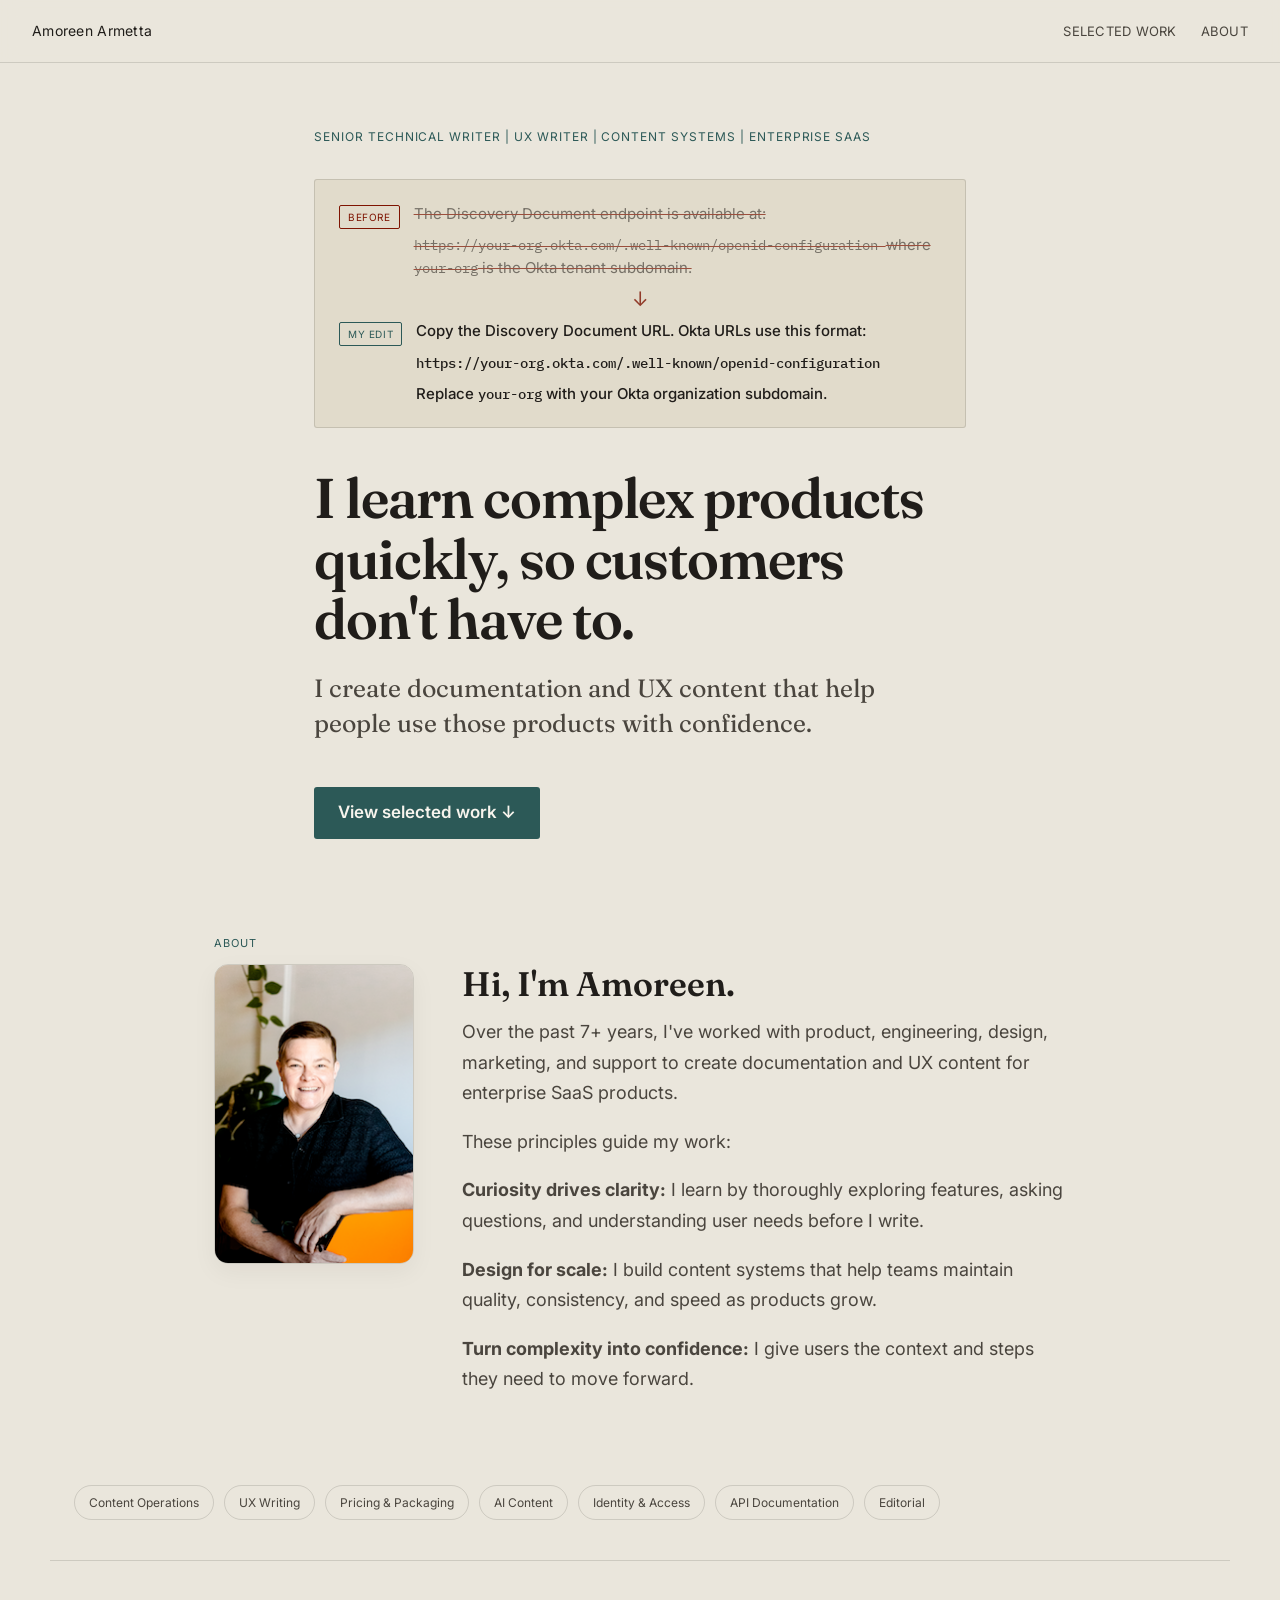
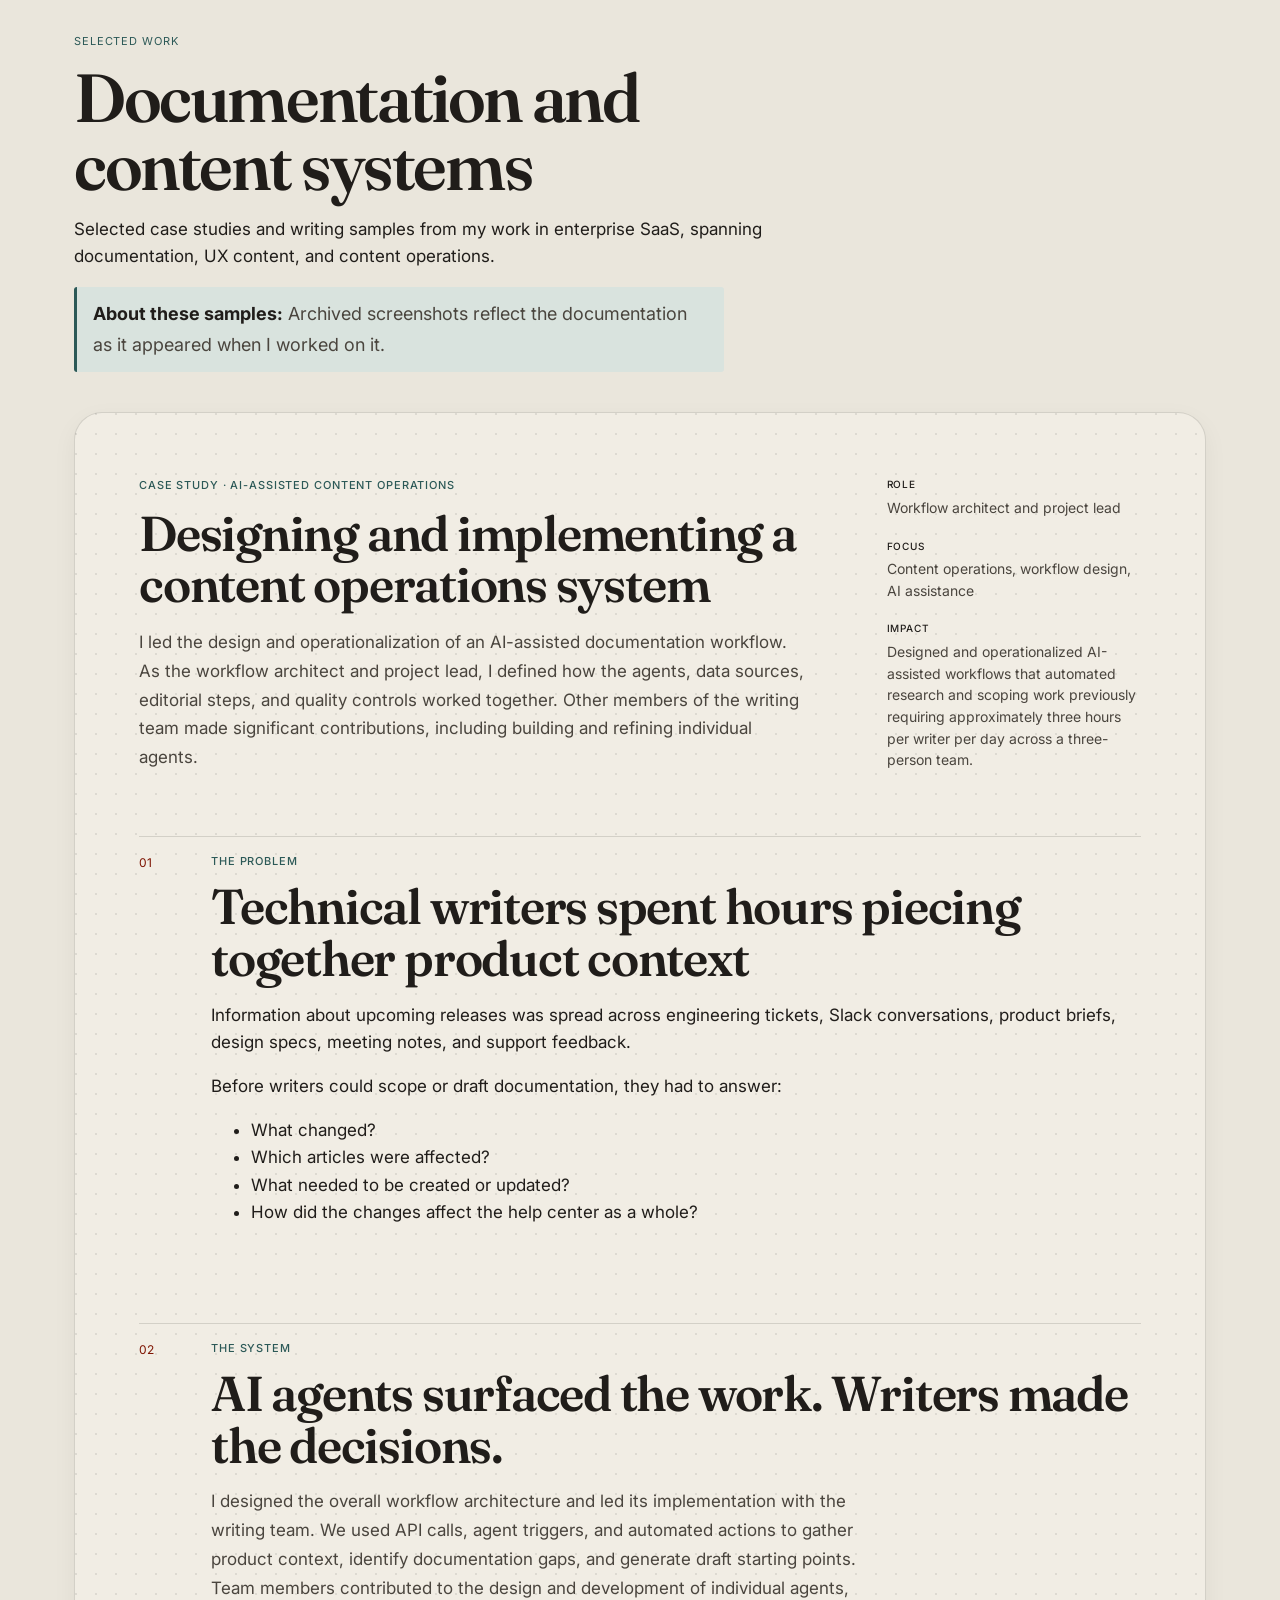
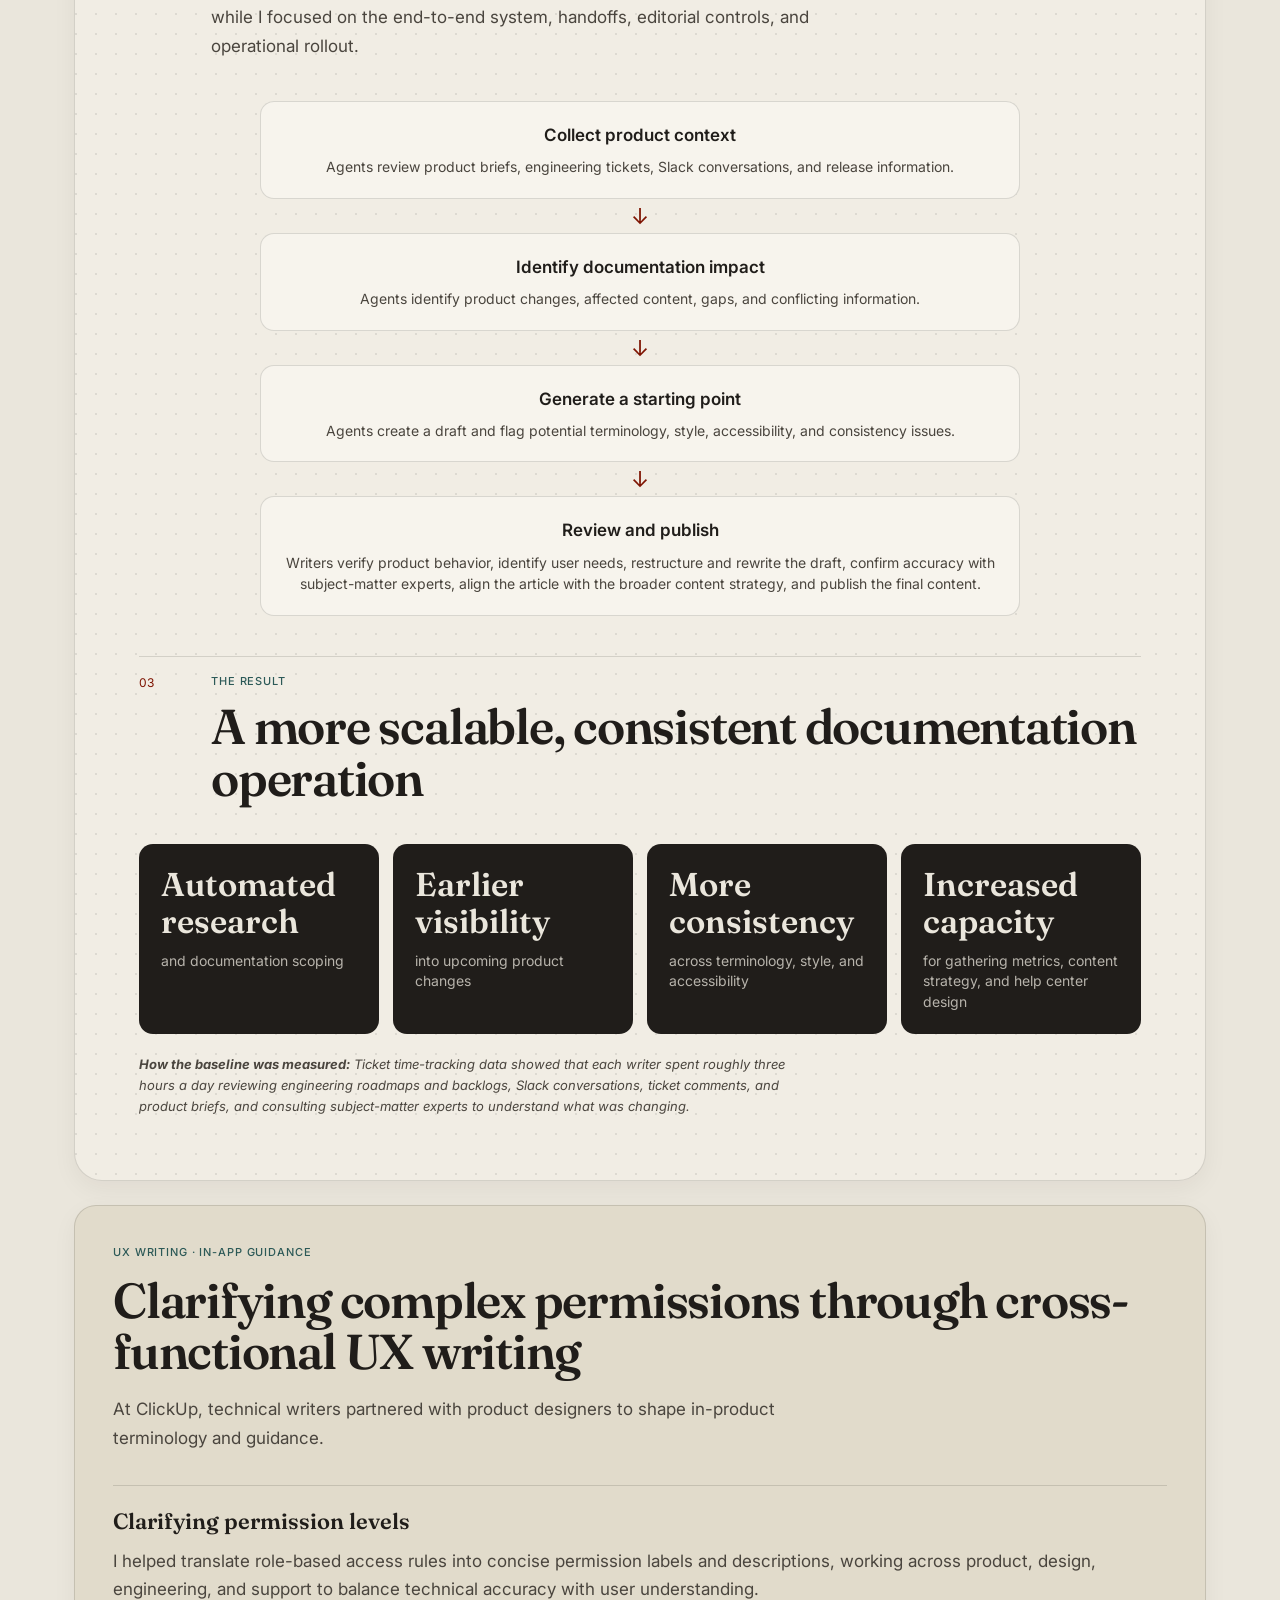
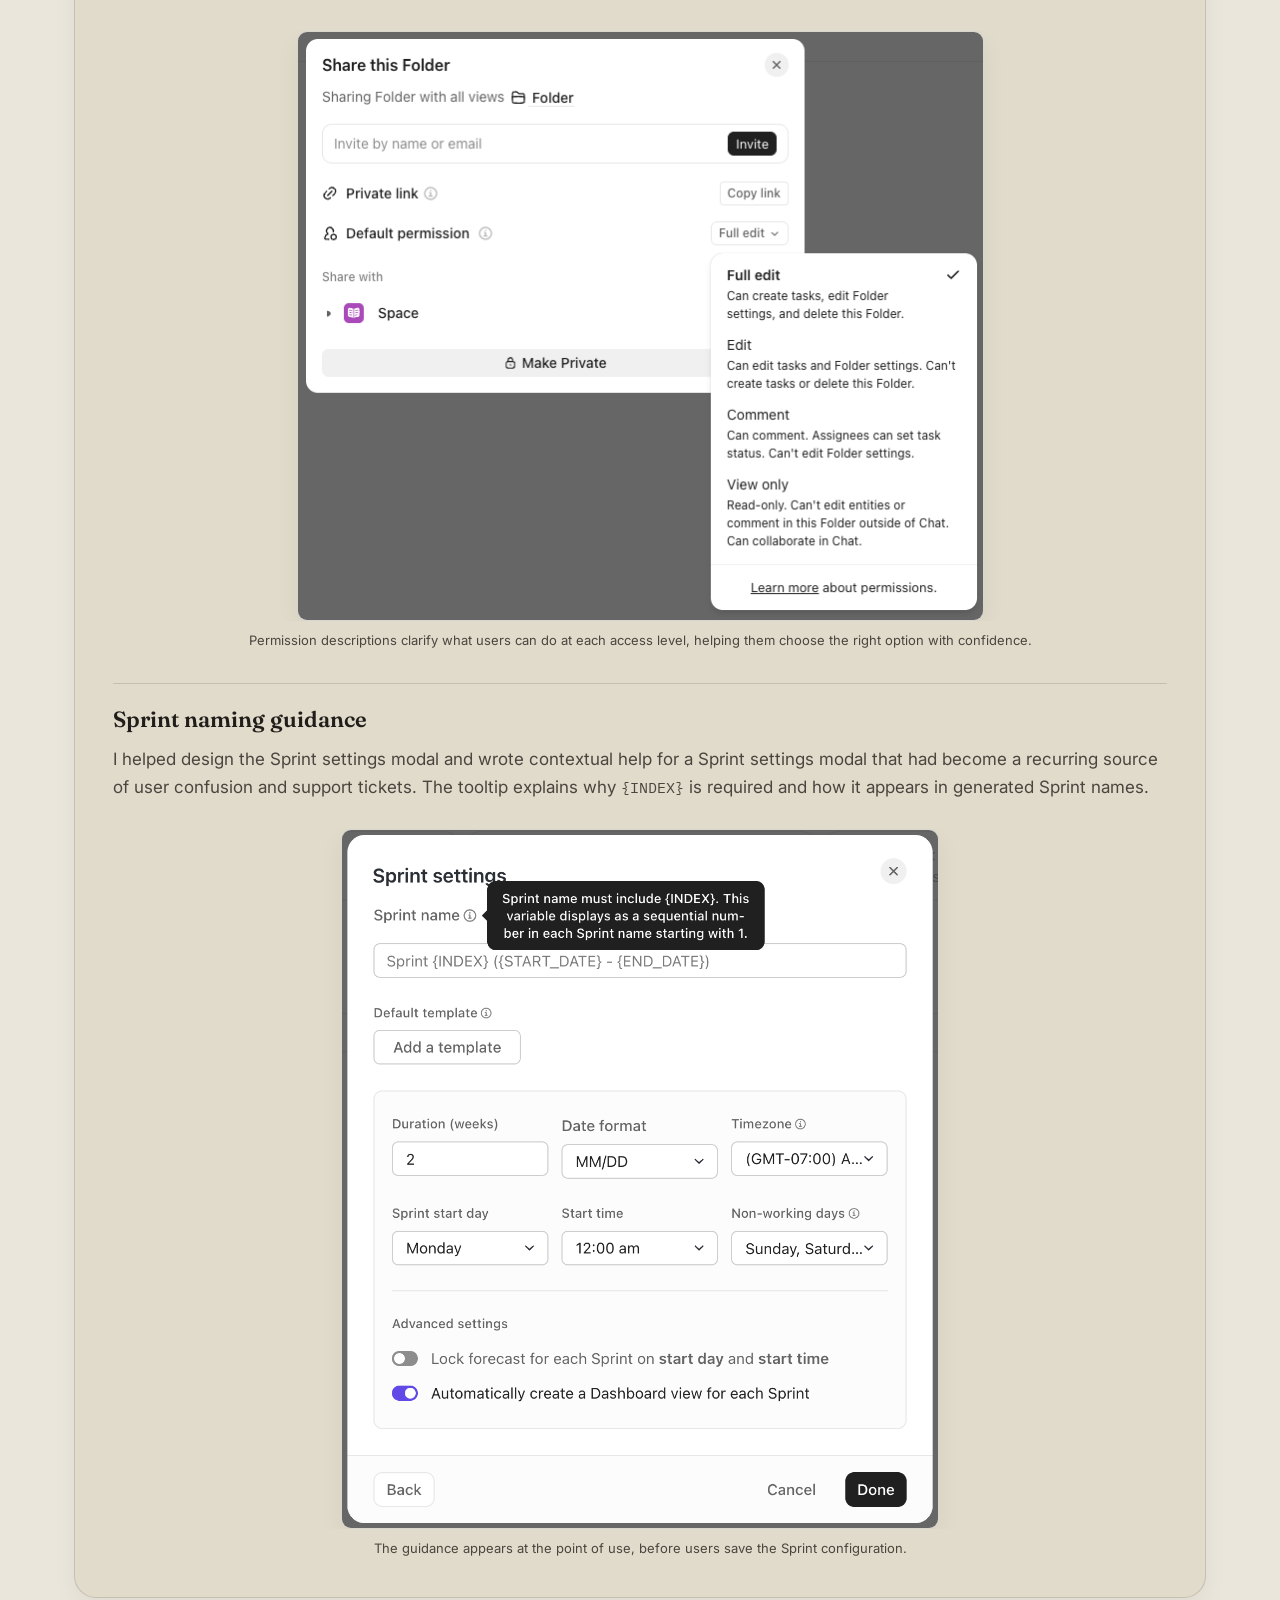
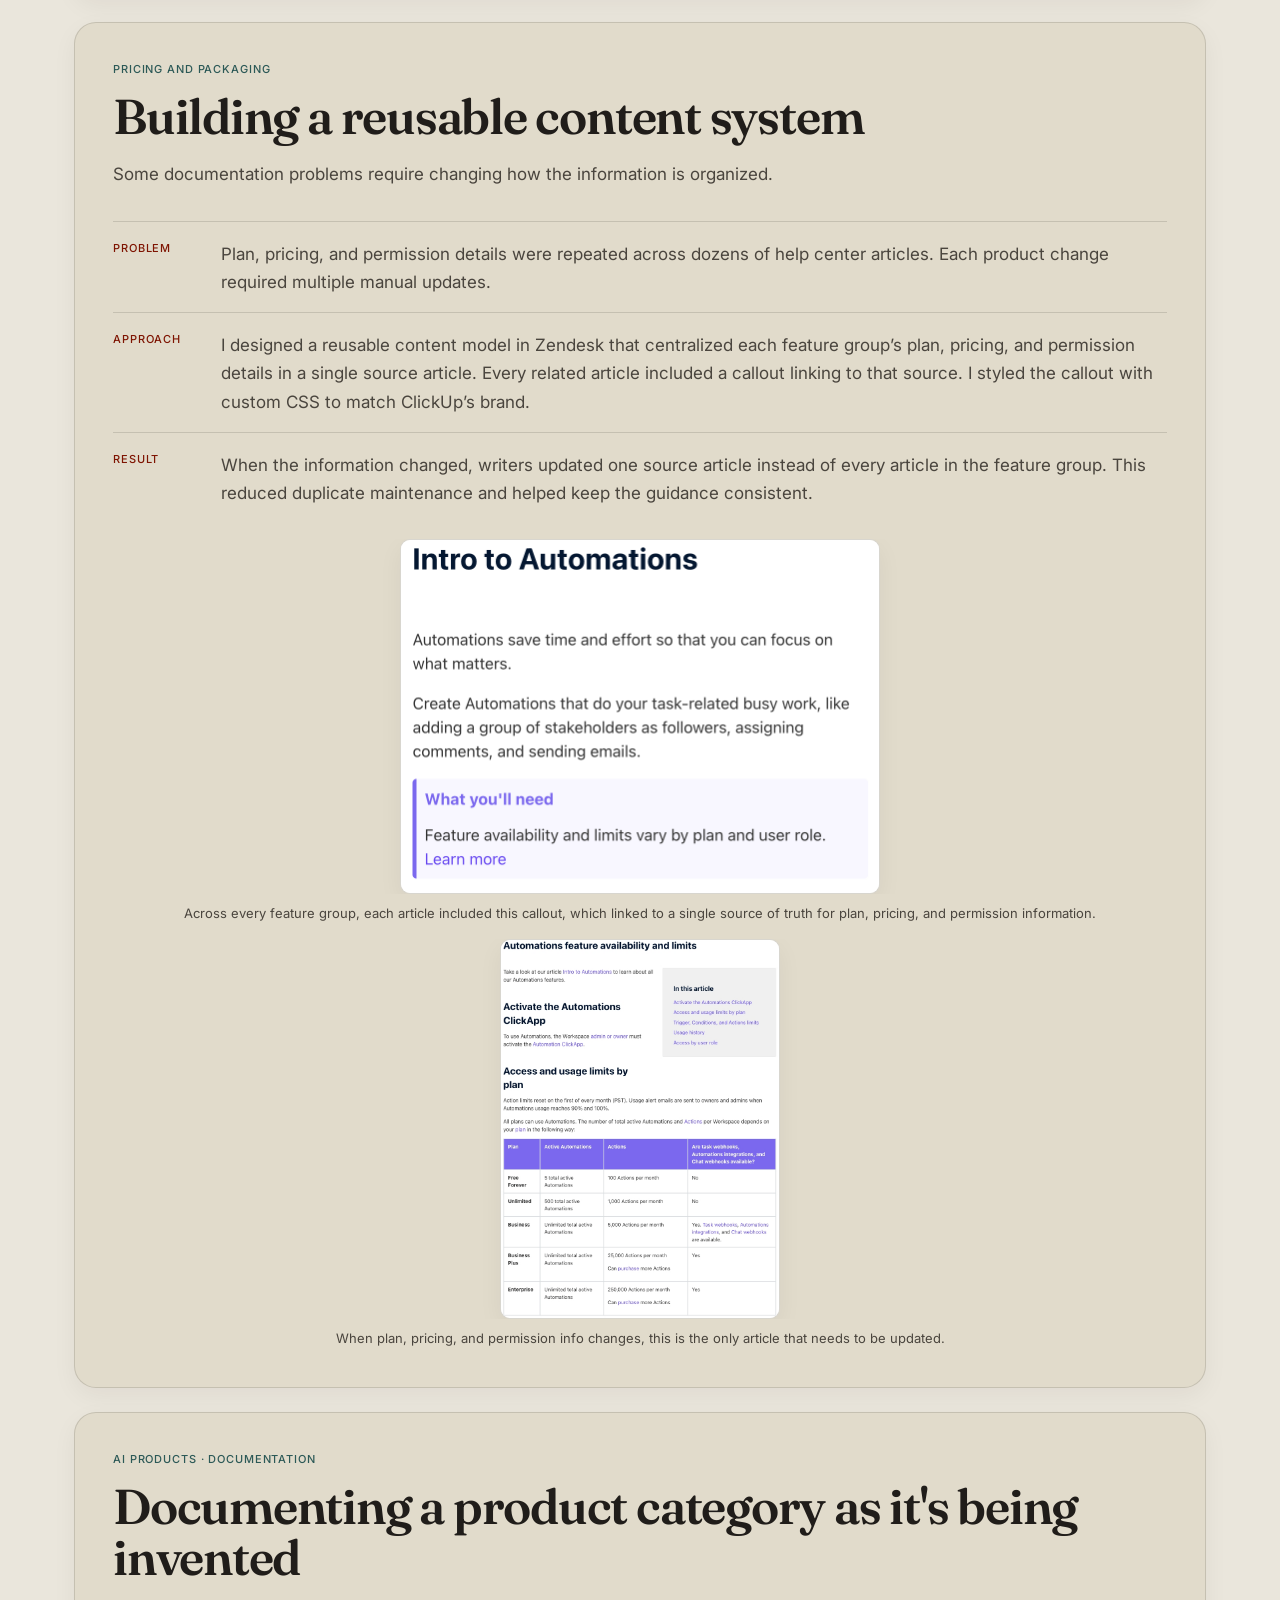
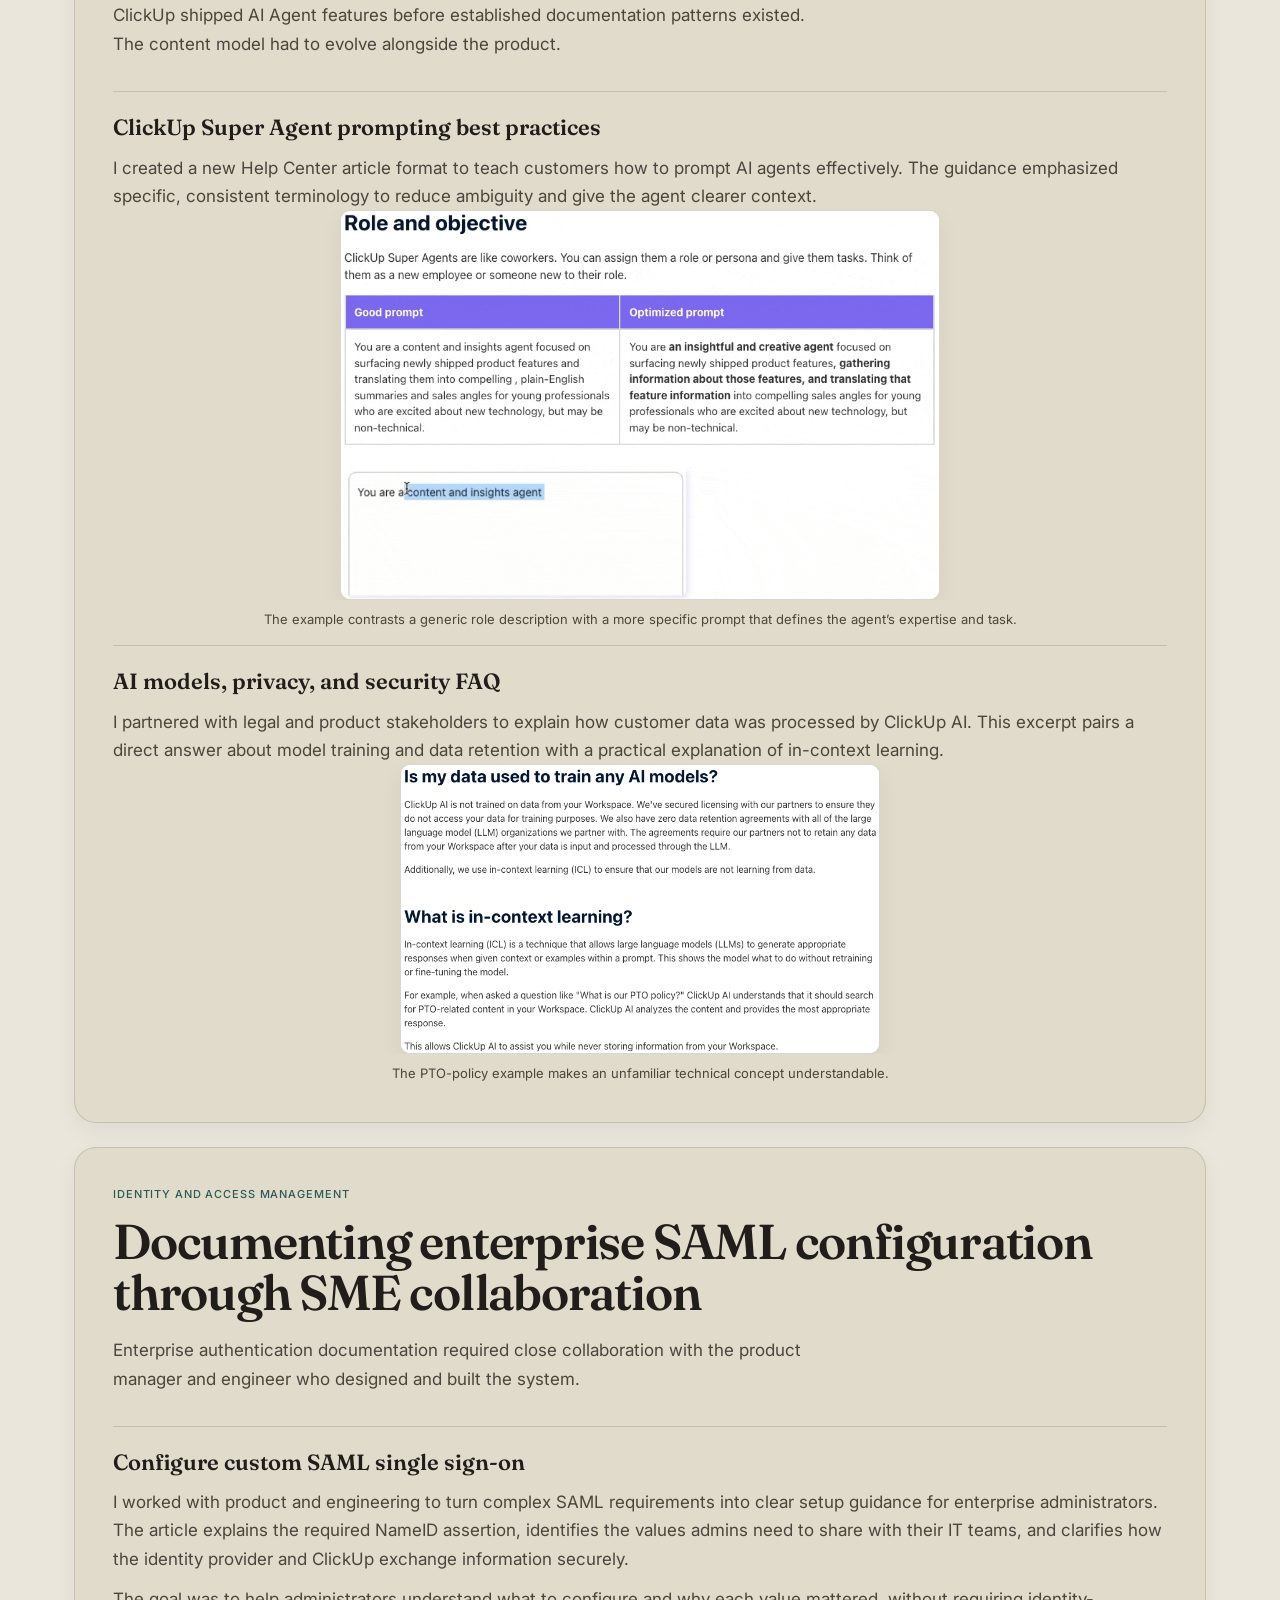
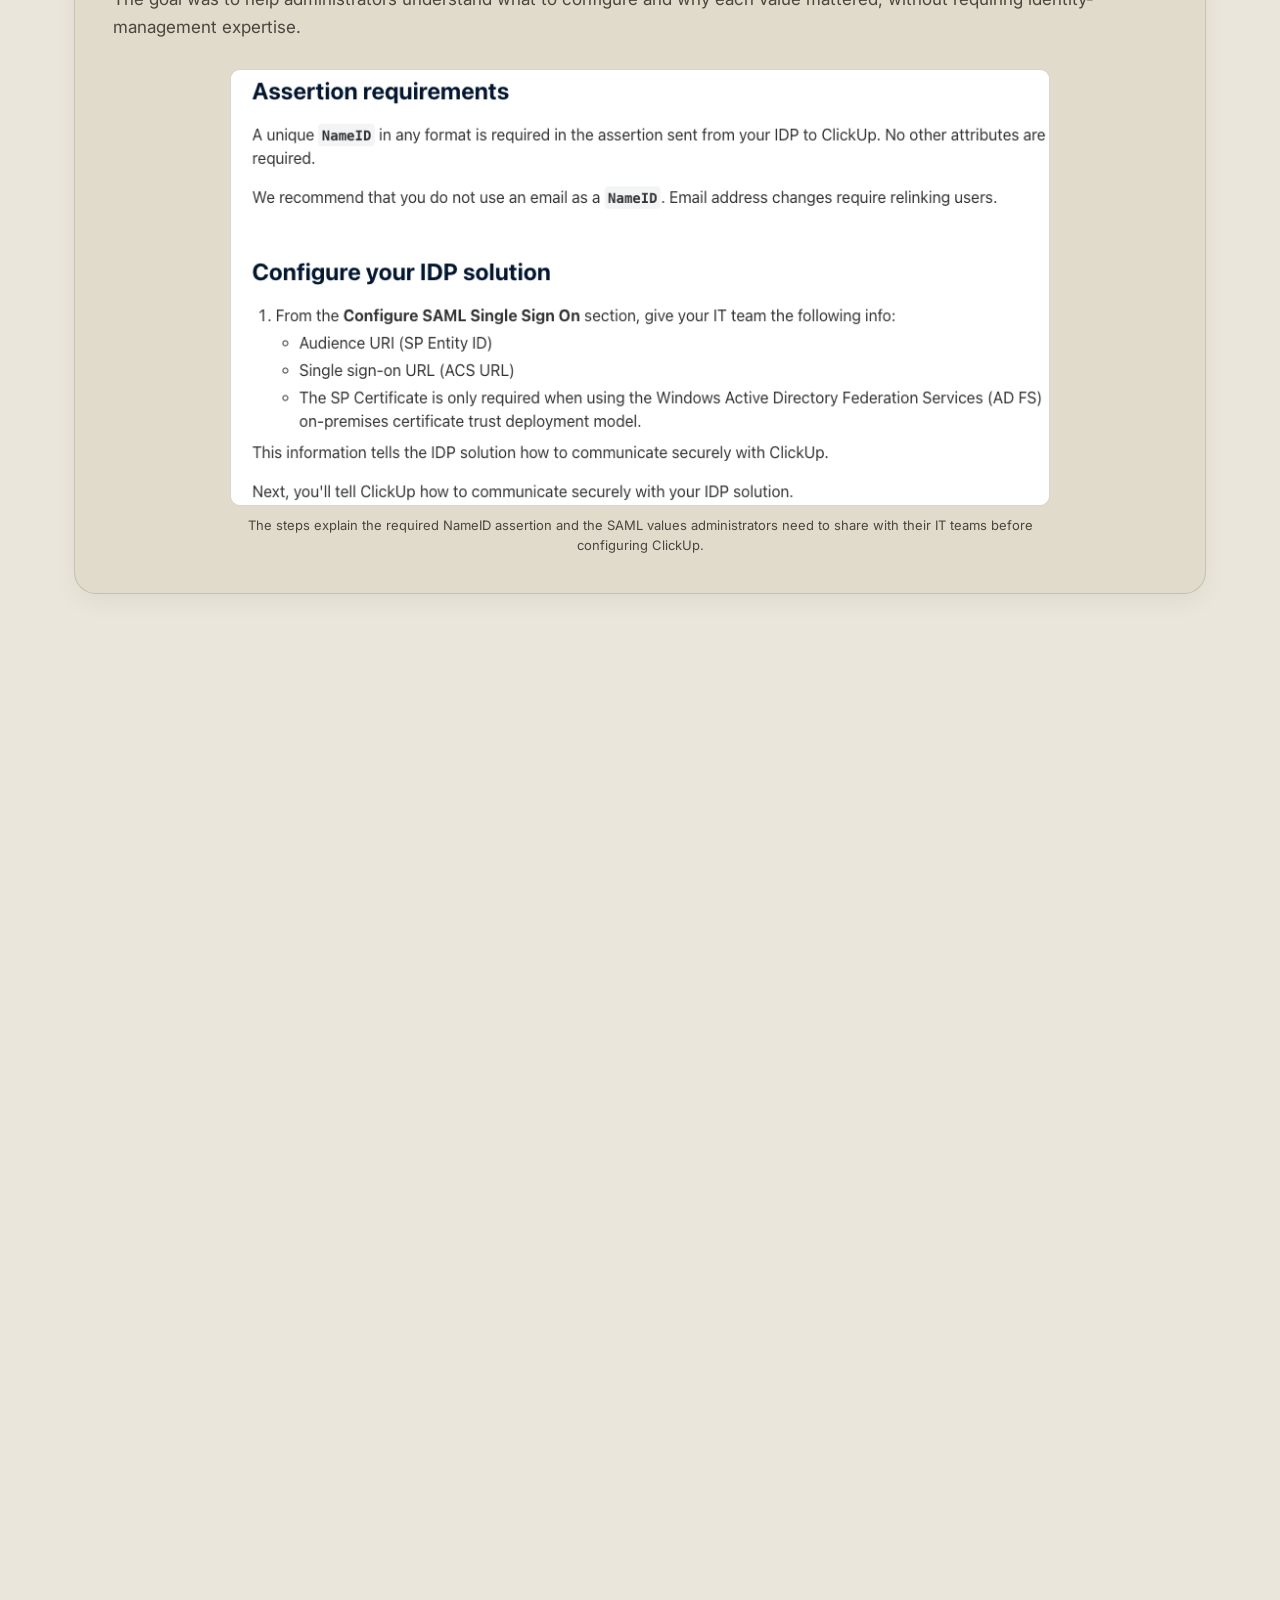
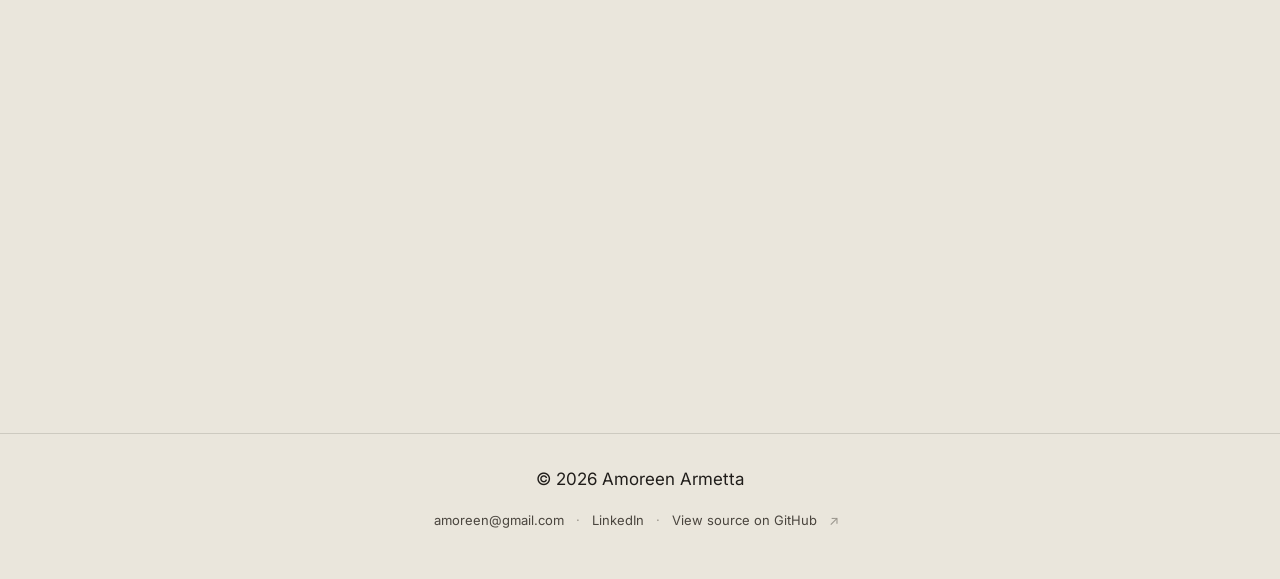
==== index.html @ 4afd0be7 "Update index.html" ====
<!DOCTYPE html>
<html lang="en">
<head>
  <meta charset="UTF-8">
  <meta 
    name="viewport"
    content="width=device-width, initial-scale=1.0"
  >

  <title>
    Amoreen Armetta — Senior Technical Writer & UX Writer
  </title>
  
  <meta
    name="description"
    content="Amoreen Armetta is a senior technical writer and UX writer specializing in content systems, documentation strategy, help center management, and enterprise SaaS."
  >

  <script>
  document.documentElement.classList.add("js");
</script>

  <link rel="preconnect" href="https://fonts.googleapis.com">
  <link
    rel="preconnect"
    href="https://fonts.gstatic.com"
    crossorigin
  >

  <link
    href="https://fonts.googleapis.com/css2?family=Fraunces:opsz,wght@9..144,400;9..144,500;9..144,600;9..144,700&family=Inter:wght@400;500;600&family=IBM+Plex+Mono:wght@400;500&display=swap"
    rel="stylesheet"
  >

  <link rel="stylesheet" href="styles.css">

  <link rel="icon" href="assets/favicon.svg" type="image/svg+xml">

<meta property="og:title" content="Amoreen Armetta — Content and Content Systems">
<meta property="og:description" content="Senior technical writer and UX writer specializing in documentation, content systems, and enterprise SaaS.">
<meta property="og:type" content="website">
<meta property="og:url" content="https://amo7een.github.io/amoreen-armetta-portfolio/">
  <script type="application/ld+json">
{
  "@context": "https://schema.org",
  "@type": "ProfilePage",
  "mainEntity": {
    "@type": "Person",
    "name": "Amoreen Armetta",
    "jobTitle": "Senior Technical Writer",
    "description": "Senior technical writer and UX writer specializing in content systems, documentation strategy, help center management, and enterprise SaaS.",
    "url": "https://amo7een.github.io/amoreen-armetta-portfolio/",
    "worksFor": {
      "@type": "Organization",
      "name": "ClickUp"
    },
    "sameAs": [
      "https://www.linkedin.com/in/amoreen-j-armetta/",
      "https://github.com/amo7een"
    ]
  }
}
</script>
</head>

<body>

  <!-- ============ SITE HEADER ============ -->

  <header class="site-header">
    <a class="brand" href="#top">Amoreen Armetta</a>

       <nav class="primary-nav" aria-label="Primary navigation">
      <a href="#work">Selected Work</a>
      <a href="#about">About</a>
    </nav>
  </header>
  <main id="top">

    <!-- ============ HERO ============ -->

    <section class="hero">
      <p class="eyebrow reveal">
        SENIOR TECHNICAL WRITER | UX WRITER |
        CONTENT SYSTEMS | ENTERPRISE SAAS
      </p>

      <div
        class="redline reveal"
        aria-label="An example edit from technical jargon to clear documentation"
      >
        <div class="redline-row">
          <span class="redline-tag jargon">BEFORE</span>

          <div class="redline-copy">
            <p class="redline-text jargon-text">
              The Discovery Document endpoint is available at:
            </p>

            <p class="redline-text jargon-text">
              <code>
                https://your-org.okta.com/.well-known/openid-configuration
              </code>
              where <code>your-org</code> is the Okta tenant subdomain.
            </p>
          </div>
        </div>

        <div class="redline-arrow" aria-hidden="true">
          <span>↓</span>
        </div>

        <div class="redline-row">
          <span class="redline-tag docs">MY EDIT</span>

          <div class="redline-copy">
            <p class="redline-text docs-text">
              Copy the Discovery Document URL. Okta URLs use this format:
            </p>

            <p class="redline-text docs-text">
              <code>
                https://your-org.okta.com/.well-known/openid-configuration
              </code>
            </p>

            <p class="redline-text docs-text">
              Replace <code>your-org</code> with your Okta organization
              subdomain.
            </p>
          </div>
        </div>
      </div>
 
<h1 class="hero-headline reveal">
  I learn complex products quickly, so customers don't have to. 
</h1>
<p class="hero-subheadline reveal">
I create documentation and UX content that help people use those products with confidence.
</p>
<a href="#work" class="hero-cta">View selected work ↓</a>
</section>

<!-- ============ ABOUT ============ -->
<section id="about" class="about reveal">
  <p class="filed-under">ABOUT</p>
  <div class="about-layout">
    <img
      class="about-photo"
      src="assets/amoreen-headshot.png"
      alt="Portrait of Amoreen Armetta"
      width="867"
      height="1300"
    >

    <div class="about-copy">
      <h2 class="about-intro">
        Hi, I'm Amoreen. </h2> 
        <p class="about-text"> Over the past 7+ years, I've worked with product, engineering, design, marketing, and support to create documentation and UX content for 
        enterprise SaaS products. </p>
       <p class="about-text">
        These principles guide my work:
      </p>
      <p class="about-text">
        <strong>Curiosity drives clarity:</strong> I learn by thoroughly exploring features, asking questions, and understanding user needs before I write.
      </p>
      <p class="about-text">
        <strong>Design for scale:</strong> I build content systems that help teams maintain quality, consistency, and speed as products grow.</p>
      <p class="about-text">
        <strong>Turn complexity into confidence:</strong> I give users the context and steps they need to move forward.</p>
    </div>
  </div>
</section>

    <!-- ============ PROJECT NAVIGATION ============ -->

    <nav
      class="domain-nav reveal"
      aria-label="Jump to a project"
    >
      <a href="#content-operations">Content Operations</a>
      <a href="#ux-writing">UX Writing</a>
      <a href="#pricing-packaging">Pricing &amp; Packaging</a>
      <a href="#ai-content">AI Content</a>
      <a href="#identity">Identity &amp; Access</a>
      <a href="#api-documentation">API Documentation</a>
      <a href="#editorial">Editorial</a>
    </nav>


    <!-- ============ SELECTED WORK ============ -->

    <section id="work" class="projects">
      <div class="projects-heading reveal">
        <p class="filed-under">SELECTED WORK</p>

        <h2>Documentation and content systems</h2>

        <p>
          Selected case studies and writing samples from my work in enterprise SaaS, spanning documentation, UX content, and content operations.
        </p>
        <p class="project-note">
          <strong>About these samples:</strong> Archived screenshots reflect the documentation as it appeared when I worked on it.
        </p>
      </div>


      <div class="projects-grid">

        <!-- ============ FEATURED PROJECT ============ -->

        <article
          id="content-operations"
          class="project-card project-card--featured reveal"
        >
          <header class="project-card__header">
            <div>
              <p class="project-card__label">
                Case study · AI-assisted content operations
              </p>

              <h2>
                Designing and implementing a content operations system
              </h2>

              <p class="project-card__summary">
              I led the design and operationalization of an AI-assisted documentation workflow. As the workflow architect and project lead, I defined how the 
                agents, data sources, editorial steps, and quality controls worked together. Other members of the writing team made significant contributions, 
                including building and refining individual agents.
              </p>
            </div>

            <div class="project-card__meta">
              <p>
                <span>Role</span>
                Workflow architect and project lead
              </p>

              <p>
                <span>Focus</span>
                Content operations, workflow design, AI assistance
              </p>

              <p>
                <span>Impact</span>
                Designed and operationalized AI-assisted workflows that automated research and scoping work previously requiring approximately three hours per 
                writer per day across a three-person team.
              </p>
            </div>
          </header>

          <!-- THE CHALLENGE -->

          <section
            class="case-section"
            aria-labelledby="problem-visual-title"
          >
            <div class="case-section__heading">
              <p class="case-section__number">01</p>

              <div>
                <p class="case-section__eyebrow">The problem</p>

                <h3 id="problem-visual-title">
                 Technical writers spent hours piecing together product context 
                </h3>

      <p>
        Information about upcoming releases was spread across engineering
        tickets, Slack conversations, product briefs, design specs, meeting
        notes, and support feedback.
      </p>

      <p>
        Before writers could scope or draft documentation, they had to answer:
      </p>

      <ul>
        <li>What changed?</li>
        <li>Which articles were affected?</li>
        <li>What needed to be created or updated?</li>
        <li>How did the changes affect the help center as a whole?</li>
      </ul>
    </div>
  </div>
</section>
                <!-- THE CHALLENGE -->
          

          <!-- THE SYSTEM -->

          <section class="case-section">
            <div class="case-section__heading">
              <p class="case-section__number">02</p>

              <div>
                <p class="case-section__eyebrow">The system</p>

                <h3>
                  AI agents surfaced the work. Writers made the decisions.
                </h3>

                <p>
                  I designed the overall workflow architecture and led its implementation with the writing team. We used API calls, agent triggers, and automated 
                  actions to gather product context, identify documentation gaps, and generate draft starting points. Team members contributed to the design and 
                  development of individual agents, while I focused on the end-to-end system, handoffs, editorial controls, and operational rollout.
                </p>
              </div>
            </div>

            <div class="workflow-preview">
              <div class="workflow-step">
                <span>Collect product context</span>
                <p>
                 Agents review product briefs, engineering tickets, Slack conversations, and release information.
                </p>
              </div>

              <div class="workflow-arrow" aria-hidden="true">↓</div>

              <div class="workflow-step">
                <span>Identify documentation impact</span>
                <p>
                  Agents identify product changes, affected content, gaps, and conflicting information.
                </p>
              </div>

              <div class="workflow-arrow" aria-hidden="true">↓</div>

              <div class="workflow-step">
                <span>Generate a starting point</span>
                <p>
                  Agents create a draft and flag potential terminology, style, accessibility, and consistency issues.
                </p>
              </div>

              <div class="workflow-arrow" aria-hidden="true">↓</div>

              <div class="workflow-step workflow-step">
                <span>Review and publish</span>
                <p>
                 Writers verify product behavior, identify user needs, restructure and rewrite the draft, confirm accuracy with subject-matter experts, align the 
                  article with the broader content strategy, and publish the final content.
                </p>
              </div>
            </div>
          </section>


          <!-- RESULTS -->

          <section class="case-section case-section--results">
            <div class="case-section__heading">
              <p class="case-section__number">03</p>

              <div>
                <p class="case-section__eyebrow">The result</p>

                <h3>
                  A more scalable, consistent documentation operation
                </h3>
              </div>
            </div>

            <div class="results-grid">
              <div class="result-card">
                <strong>Automated research</strong>
                <span>and documentation scoping</span>
              </div>

              <div class="result-card">
                <strong>Earlier visibility</strong>
                <span>into upcoming product changes</span>
              </div>

              <div class="result-card">
                <strong>More consistency</strong>
                <span>across terminology, style, and accessibility</span>
              </div>

              <div class="result-card">
                <strong>Increased capacity</strong>
                <span>for gathering metrics, content strategy, and help center design</span>
              </div>
            </div>

            <p class="case-section__note">
            <strong>How the baseline was measured:</strong> Ticket time-tracking data showed that each writer spent roughly three hours a day reviewing engineering 
              roadmaps and backlogs, Slack conversations, ticket comments, and product briefs, and consulting subject-matter experts to understand what was
              changing.
            </p>
          </section>
        </article>



<!-- ============ UX WRITING ============ -->

<article
  id="ux-writing"
  class="project-card reveal"
>
  <p class="project-card__label">
    UX writing · In-app guidance
  </p>

  <h2>
    Clarifying complex permissions through cross-functional UX writing
  </h2>

  <p class="project-card__summary">
  At ClickUp, technical writers partnered with product designers to shape in-product terminology and guidance.
</p>

<div class="project-samples">
  <section class="project-sample">
    <h3>
      Clarifying permission levels
    </h3>

    <p>
      I helped translate role-based access rules into concise permission labels and descriptions, working across product, design, engineering, and support to balance technical accuracy with user understanding.
    </p>
  </section>
</div>

  <!-- UX IMAGE GALLERY STARTS HERE -->

 <div class="ux-gallery">

  <figure class="ux-example ux-example--article-excerpt">
    <button
      class="ux-example__button"
      type="button"
      aria-label="Enlarge permissions modal"
    >
  
      <img
        class="ux-example__image"
        src="assets/UX-permissions-modal.png"
        alt="ClickUp sharing menu showing Full edit, Edit, Comment, and View only permission levels, with descriptions of what each level allows."
       width="687"
      height="590"
        loading="lazy"
      >
    </button>

    <figcaption>
      Permission descriptions clarify what users can do at each access level, helping them choose the right option with confidence.
    </figcaption>
  </figure>

</div>

  <!-- UX IMAGE GALLERY ENDS HERE -->

  <div class="project-samples">
    <section class="project-sample">
      <h3>
         Sprint naming guidance
      </h3>

      <p>
 I helped design the Sprint settings modal and wrote contextual help for a Sprint settings modal that had become a
  recurring source of user confusion and support tickets. The tooltip explains
  why <code>{INDEX}</code> is required and how it appears in generated Sprint
  names.
      </p>
    </section>
  </div>

  <div class="ux-gallery">

    <figure class="ux-example">
      <button
        class="ux-example__button"
        type="button"
        aria-label="Enlarge sprint advanced settings example"
      >
        <img
          class="ux-example__image"
          src="assets/Sprint-settings-modal-UX.png"
          alt="Sprint settings modal with a tooltip explaining that Sprint names must include the {INDEX} variable, which generates sequential numbers starting with 1."
          width="1102"
          height="1300"
          loading="lazy"
        >
      </button>

      <figcaption>
        The guidance appears at the point of use, before users save the Sprint
  configuration.
      </figcaption>
    </figure>

  </div>
</article>


         <!-- ============ PRICING AND PACKAGING ============ -->

        <article
          id="pricing-packaging"
          class="project-card reveal"
        >
          <p class="project-card__label">
            Pricing and packaging
          </p>

          <h2>
            Building a reusable content system
          </h2>

          <p class="project-card__summary">
            Some documentation problems require changing how the information is organized.
          </p>

          <div class="mini-case-study">
            <section class="mini-case-study__block">
              <span>Problem</span>

              <p>
                Plan, pricing, and permission details were repeated across
                dozens of help center articles. Each product change required
                multiple manual updates.
              </p>
            </section>

            <section class="mini-case-study__block">
              <span>Approach</span>

              <p>
                I designed a reusable content model in Zendesk that centralized each
    feature group’s plan, pricing, and permission details in a single source
    article. Every related article included a callout linking to that source.
    I styled the callout with custom CSS to match ClickUp’s brand.
              </p>
            </section>

            <section class="mini-case-study__block">
              <span>Result</span>

              <p>
                 When the information changed, writers updated one source article instead of
    every article in the feature group. This reduced duplicate maintenance
    and helped keep the guidance consistent.
              </p>
            </section>
          </div>

          <figure class="ux-example">
                <button
                  class="ux-example__button"
                  type="button"
                  aria-label="Enlarge callout example"
                >
                  <img
                    class="ux-example__image"
                    src="assets/What-youll-need.png"
                    alt="The source article centralized plan availability, usage limits, and role requirements for the Automations feature."
                    width="456"
                    height="339"
                    loading="lazy"
                  >
                </button>

                <figcaption>
                  Across every feature group, each article included this callout, which linked to a single source of truth for plan, pricing, and permission 
                  information.
                </figcaption>
              </figure>

          <figure class="ux-example">
                <button
                  class="ux-example__button"
                  type="button"
                  aria-label="Enlarge article example"
                >
                  <img
                    class="ux-example__image"
                    src="assets/Automations-feature-availability-limits.png"
                    alt="The entire Automations feature availability limits help article with detailed tables showing access and usage limits by plan and 
                    user role."
                    width="840"
                    height="1144"
                    loading="lazy"
                  >
                </button>

                <figcaption>
                  When plan, pricing, and permission info changes, this is the only article that needs to be updated. 
                </figcaption>
              </figure>
        </article>


        <!-- ============ AI CONTENT ============ -->

        <article
          id="ai-content"
          class="project-card reveal"
        >
          <p class="project-card__label">
            AI products · Documentation
          </p>

          <h2>
            Documenting a product category as it's being invented
          </h2>

          <p class="project-card__summary">
            ClickUp shipped AI Agent features before established documentation
            patterns existed. The content model had to evolve alongside the
            product.
          </p>

          <div class="project-samples">
            <section class="project-sample">
              <h3>
                ClickUp Super Agent prompting best practices
              </h3>

              <p>
                I created a new Help Center article format to teach customers how to prompt AI agents effectively. The guidance emphasized specific, consistent 
                terminology to reduce ambiguity and give the agent clearer context.
              </p>
              
              <figure class="ux-example">
                <button
                  class="ux-example__button"
                  type="button"
                  aria-label="Enlarge Super Agent prompting example, showing a good prompt versus an optimized prompt"
                >
                  <img
                    class="ux-example__image"
                    src="assets/Agents-best-prompting-practices.gif"
                    alt="Comparison of a good prompt and an optimized Super Agent prompt, with an example input box demonstrating how generic language like 'a 
                    content and insights agent' is replaced 
                    with more specific, descriptive language."
                    width="835"
                    height="542"
                    loading="lazy"
                  >
                </button>

                <figcaption>
                  The example contrasts a generic role description with a more specific prompt that defines the agent’s expertise and task.
                </figcaption>
              </figure>
            </section>

            <section class="project-sample">
              <h3>
                AI models, privacy, and security FAQ
              </h3>

              <p>
                I partnered with legal and product stakeholders to explain how customer data was processed by ClickUp AI. This excerpt pairs a direct answer about model training 
                and data retention with a practical explanation of in-context learning.
              </p>

              <figure class="ux-example">
                <button
                  class="ux-example__button"
                  type="button"
                  aria-label="Enlarge AI models, privacy, and security FAQ article excerpt"
                >
                  <img
                    class="ux-example__image"
                    src="assets/AI-models-privacy-security.png"
                    alt="Archived ClickUp Help Center excerpt explaining that customer data is not used to train AI models and defining in-context learning with a PTO policy   
                    example."
                    width="824"
                    height="497"
                    loading="lazy"
                  >
                </button>

                <figcaption>
                  The PTO-policy example makes an unfamiliar technical concept understandable.
                </figcaption>
              </figure>
            </section>
          </div>
        </article>


        <!-- ============ IDENTITY ============ -->

        <article
          id="identity"
          class="project-card reveal"
        >
          <p class="project-card__label">
            Identity and access management
          </p>

          <h2>
            Documenting enterprise SAML configuration through SME collaboration
          </h2>

          <p class="project-card__summary">
            Enterprise authentication documentation required close collaboration with the product manager and engineer who designed and built the system.
          </p>

          <div class="project-samples">
    <section class="project-sample">
      <h3>
        Configure custom SAML single sign-on
      </h3>

      <p>
     I worked with product and engineering to turn complex SAML requirements into clear setup guidance for enterprise administrators. The article explains the 
        required NameID assertion, identifies the values 
        admins need to share with their IT teams, and clarifies how the identity provider and ClickUp exchange information securely.
      </p>
      <p> 
        The goal was to help administrators understand what to configure and why each value mattered, without requiring identity-management expertise.
      </p>
    </section>
  </div>

  <div class="ux-gallery">

    <figure class="ux-example ux-example--article-excerpt">
      <button
        class="ux-example__button"
        type="button"
        aria-label="Enlarge SAML assertion requirements and IDP configuration steps"
      >
        <img
          class="ux-example__image"
          src="assets/Configure-IDP-solution.png"
          alt="ClickUp Help Center excerpt explaining SAML assertion requirements, including the required unique NameID, and listing the Audience URI, single sign-on URL, and optional SP certificate needed 
          to configure an identity provider."
          width="1672"
          height="890"
          loading="lazy"
        >
      </button>

      <figcaption>
        The steps explain the required NameID assertion and the SAML values administrators need to share with their IT teams before configuring ClickUp.
   </figcaption>
    </figure>

  </div>
        </article>

        <!-- ============ API DOCUMENTATION ============ -->

        <!-- ============ API DOCUMENTATION ============ -->

<article
  id="api-documentation"
  class="project-card reveal"
>
  <p class="project-card__label">
    API documentation · Developer reference
  </p>

  <h2>
    Documenting an OAuth access-token endpoint
  </h2>

  <p class="project-card__summary">
   I authored and published the original reference page for ClickUp’s OAuth
  access-token endpoint. I worked with engineers to validate the request body
  parameters and <code>Content-Type</code> header, tested the endpoint in
  Postman, and published the page using Redocly.
  </p>

  <div class="project-samples">
    <section class="project-sample">
      <h3>
        OAuth: Get Access Token endpoint
      </h3>

      <p>
      The page places the endpoint within ClickUp’s OAuth flow, distinguishes
      it from personal-token authentication, and explains why it cannot be
      tested through the browser-based Try It feature.
      </p>
    </section>
  </div>

  <div class="ux-gallery">

    <figure class="ux-example">
      <button
        class="ux-example__button"
        type="button"
        aria-label="Enlarge Get Access Token API reference page"
      >
        <img
          class="ux-example__image"
          src="assets/Get-Access-Token-API.png"
          alt="ClickUp API reference for the POST OAuth access-token endpoint, showing usage guidance, required client ID, client secret, and authorization code parameters, supported content types, and a 200 response."
          width="1248"
          height="1872"
          loading="lazy"
        >
      </button>

      <figcaption>
      The reference explains when to use the endpoint and documents its required body parameters, supported content types, and successful 200 response.
      </figcaption>
    </figure>

  </div>
</article>

        <!-- ============ EDITORIAL ============ -->

        <article
          id="editorial"
          class="project-card project-card--editorial reveal"
        >
          <p class="project-card__label">
            Arts and culture editorial
          </p>

          <h2>
            Different subjects, the same skills
          </h2>

          <p class="project-card__summary">
            I've always identified the essential ideas and found the clearest way to explain them.
          </p>

          <p class="editorial-intro">
            For six years, I wrote and edited for these cultural institutions and publications:
          </p>

          <ul class="masthead-list">
            <li>Abrams Books</li>
            <li>The New York Public Library</li>
            <li>Rizzoli Publications</li>
            <li><em>Artforum</em></li>
            <li><em>Frieze</em></li>
            <li><em>Time Out New York</em></li>
            <li><em>Flash Art</em></li>
          </ul>
        </article>

      </div>
    </section>

  </main>


  <!-- ============ FOOTER ============ -->

  <footer class="site-footer">
  <p>© 2026 Amoreen Armetta</p>

   <p class="footer-links">
    <a href="mailto:amoreen@gmail.com">amoreen@gmail.com</a>

    <span aria-hidden="true">·</span>

    <a
      href="https://www.linkedin.com/in/amoreen-j-armetta/"
      target="_blank"
      rel="noopener noreferrer"
    >
      LinkedIn
    </a>

    <span aria-hidden="true">·</span>

    <a
      href="https://github.com/amo7een/amoreen-armetta-portfolio"
      target="_blank"
      rel="noopener noreferrer"
    >
      View source on GitHub
      <span class="external-arrow" aria-hidden="true">↗</span>
    </a>
  </p>
</footer>
  
<dialog
  class="image-lightbox"
  id="image-lightbox"
  aria-labelledby="image-lightbox-caption"
>
  <button
    class="image-lightbox__close"
    type="button"
    aria-label="Close enlarged image"
  >
    ×
  </button>

  <img
    class="image-lightbox__image"
    id="image-lightbox-image"
    src=""
    alt=""
  >

  <p
    class="image-lightbox__caption"
    id="image-lightbox-caption"
  ></p>
</dialog>
  
  <script src="script.js"></script>
</body>
</html>
---- styles.css ----
/* ============================================
   TOKENS
   ============================================ */

:root {
  --paper: #eae6dc;
  --panel: #e1dbcb;
  --panel-light: #f1ede4;
  --surface: #f7f4ed;

  --ink: #201d1a;
  --ink-soft: #4a453e;
  --redline: #7e1402;
  --redline-soft: #ead8d1;
  --teal: #2c5957;
  --teal-soft: #d9e3de;
  --gray: #85806f;
  --border: rgba(32, 29, 26, 0.14);
  --border-strong: rgba(32, 29, 26, 0.25);

  --font-display: "Fraunces", Georgia, serif;
  --font-body: "Inter", -apple-system, BlinkMacSystemFont, sans-serif;
  --font-mono: "IBM Plex Mono", "Courier New", monospace;

  --measure: 700px;
  --wide-measure: 1180px;

  --radius-small: 3px;
  --radius-medium: 14px;
  --radius-large: 22px;

  --shadow-small: 0 8px 24px rgba(32, 29, 26, 0.05);
  --shadow-large: 0 20px 55px rgba(32, 29, 26, 0.08);
}


/* ============================================
   RESET AND GLOBALS
   ============================================ */

* {
  box-sizing: border-box;
}

html {
  scroll-behavior: smooth;
  scroll-padding-top: 88px;
}

body {
  margin: 0;
  background: var(--paper);
  color: var(--ink);
  font-family: var(--font-body);
  font-size: 17px;
  line-height: 1.6;
  -webkit-font-smoothing: antialiased;
}

main {
  overflow-x: clip;
}

a {
  color: inherit;
}

img {
  display: block;
  max-width: 100%;
}

h1,
h2,
h3,
h4 {
  margin: 0;
  color: var(--ink);
  font-family: var(--font-display);
  font-weight: 600;
}

p:first-child {
  margin-top: 0;
}

/* Mono is reserved for code samples only — the exact strings
   someone might copy or type (URLs, subdomain placeholders, etc). */
code {
  overflow-wrap: anywhere;
  font-family: var(--font-mono);
  font-size: 0.9em;
}

::selection {
  background: var(--redline-soft);
  color: var(--ink);
}

@media (prefers-reduced-motion: reduce) {
  html {
    scroll-behavior: auto;
  }

  *,
  *::before,
  *::after {
    animation: none !important;
    transition: none !important;
  }

  .js .reveal {
    opacity: 1;
    transform: none;
  }
}


/* ============================================
   REVEAL ON SCROLL
   ============================================ */

.reveal {
  opacity: 1;
  transform: none;
}

.js .reveal {
  opacity: 0;
  transform: translateY(14px);
  transition:
    opacity 0.6s ease,
    transform 0.6s ease;
}

.js .reveal.is-visible {
  opacity: 1;
  transform: translateY(0);
}


/* ============================================
   HEADER
   ============================================ */

.site-header {
  position: sticky;
  top: 0;
  z-index: 10;
  display: flex;
  align-items: center;
  justify-content: space-between;
  padding: 20px 32px;
  background: rgba(234, 230, 220, 0.92);
  -webkit-backdrop-filter: blur(8px);
  backdrop-filter: blur(8px);
  border-bottom: 1px solid var(--border);
}

.brand {
  color: var(--ink);
  font-size: 14px;
  letter-spacing: 0.02em;
  text-decoration: none;
  white-space: nowrap;
}

.primary-nav {
  display: flex;
  align-items: center;
  gap: 24px;
  font-size: 13px;
  letter-spacing: 0.02em;
  white-space: nowrap;
}

.primary-nav a {
  color: var(--ink-soft);
  text-decoration: none;
  text-transform: uppercase;
}

.primary-nav a:hover,
.primary-nav a:focus-visible {
  color: var(--redline);
}

.nav-resume {
  padding: 6px 12px;
  color: var(--ink) !important;
  border: 1px solid var(--ink);
  border-radius: var(--radius-small);
}

.nav-resume:hover,
.nav-resume:focus-visible {
  background: var(--ink);
  color: var(--paper) !important;
}


/* ============================================
   HERO
   ============================================ */

.hero {
  max-width: var(--measure);
  margin: 0 auto;
  padding: 64px 24px 40px;
}

.eyebrow {
  margin: 0 0 32px;
  color: var(--teal);
  font-size: 12px;
  line-height: 1.6;
  letter-spacing: 0.08em;
}


/* ============================================
   REDLINE DEMONSTRATION
   ============================================ */

.redline {
  margin-bottom: 40px;
  padding: 22px 24px;
  background: var(--panel);
  border: 1px solid var(--border);
  border-radius: var(--radius-small);
}

.redline-row {
  display: flex;
  align-items: flex-start;
  gap: 14px;
}

.redline-copy {
  min-width: 0;
  flex: 1;
}

.redline-tag {
  flex: 0 0 auto;
  margin-top: 3px;
  padding: 3px 8px;
  font-size: 10px;
  letter-spacing: 0.06em;
  border-radius: 2px;
}

.redline-tag.jargon {
  color: var(--redline);
  border: 1px solid var(--redline);
}

.redline-tag.docs {
  color: var(--teal);
  border: 1px solid var(--teal);
}

.redline-text {
  margin: 0;
  font-size: 15px;
  line-height: 1.55;
}

.redline-text + .redline-text {
  margin-top: 8px;
}

.jargon-text {
  color: var(--ink-soft);
  text-decoration: line-through;
  text-decoration-color: var(--redline);
  text-decoration-thickness: 1px;
  opacity: 0.7;
}

.docs-text {
  color: var(--ink);
  font-weight: 500;
}

.redline-arrow {
  margin: 10px 0;
  color: var(--redline);
  font-size: 20px;
  line-height: 1;
  text-align: center;
  opacity: 0.8;
}

.redline-arrow span {
  display: inline-block;
}

.hero-headline {
  margin-bottom: 22px;
  font-size: clamp(36px, 5.5vw, 56px);
  line-height: 1.08;
  letter-spacing: -0.02em;
}

.hero-subheadline {
  max-width: 640px;
  margin: 0 0 22px;
  color: var(--ink-soft);
  font-family: var(--font-display);
  font-size: clamp(19px, 2.4vw, 25px);
  font-weight: 400;
  line-height: 1.4;
}

.hero-cta {
  display: inline-block;
  margin-top: 24px;
  padding: 12px 24px;
  background: var(--teal);
  color: var(--surface) !important;
  border-radius: var(--radius-small);
  font-weight: 600;
  text-decoration: none;
}

.hero-cta:hover,
.hero-cta:focus-visible {
  background: var(--ink);
}

/* ============================================
   ABOUT
   ============================================ */

.about {
  max-width: 900px;
  margin: 0 auto;
  padding: 56px 24px 72px;
}

.about-layout {
  display: grid;
  grid-template-columns: 200px minmax(0, 1fr);
  gap: clamp(24px, 4vw, 48px);
  align-items: start;
}

.about-photo {
  width: 100%;
  height: auto;
  aspect-ratio: 867 / 1300;
  object-fit: cover;
  object-position: center top;
  border: 1px solid var(--border);
  border-radius: var(--radius-medium);
  box-shadow: var(--shadow-small);
}

.about-copy {
  min-width: 0;
}

.filed-under {
  margin: 0 0 12px;
  color: var(--teal);
  font-size: 11px;
  letter-spacing: 0.08em;
  text-transform: uppercase;
}

.about-intro {
  margin: 0 0 12px;
  font-family: var(--font-display);
  font-size: clamp(25px, 4vw, 34px);
  font-weight: 600;
  line-height: 1.2;
}

.about-text {
  max-width: 66ch;
  margin: 0 0 18px;
  color: var(--ink-soft);
  font-size: 18px;
  line-height: 1.7;
}

.about-tags {
  display: flex;
  flex-wrap: wrap;
  gap: 8px;
  margin-top: 24px;
}

/* ============================================
   PROJECT NAVIGATION
   ============================================ */

.domain-nav {
  display: flex;
  flex-wrap: wrap;
  gap: 10px;
  max-width: var(--wide-measure);
  margin: 0 auto;
  padding: 0 24px 40px;
  border-bottom: 1px solid var(--border);
}

.domain-nav a {
  padding: 7px 14px;
  color: var(--ink-soft);
  font-size: 12px;
  text-decoration: none;
  border: 1px solid var(--border);
  border-radius: 20px;
  transition:
    border-color 0.2s ease,
    color 0.2s ease,
    background 0.2s ease;
}

.domain-nav a:hover,
.domain-nav a:focus-visible {
  background: var(--panel-light);
  color: var(--redline);
  border-color: var(--redline);
}


/* ============================================
   SELECTED WORK
   ============================================ */

.projects {
  max-width: var(--wide-measure);
  margin: 0 auto;
  padding: 72px 24px 96px;
}

.projects-heading {
  max-width: 760px;
  margin-bottom: 40px;
}

.projects-heading h2 {
  font-size: clamp(38px, 6vw, 68px);
  font-weight: 600;
  line-height: 1;
  letter-spacing: -0.035em;
}

.projects-heading > p:last-child {
  max-width: 650px;
  margin: 18px 0 0;
  color: var(--ink-soft);
  font-size: 18px;
  line-height: 1.7;
}

.projects-grid {
  display: grid;
  grid-template-columns: 1fr;
  gap: 24px;
}


/* ============================================
   PROJECT CARDS
   ============================================ */

.project-card {
  display: flex;
  min-width: 0;
  min-height: 420px;
  flex-direction: column;
  padding: clamp(24px, 3vw, 38px);
  background: var(--panel);
  border: 1px solid var(--border);
  border-radius: var(--radius-large);
  box-shadow: var(--shadow-small);
  transition:
    transform 180ms ease,
    border-color 180ms ease,
    box-shadow 180ms ease;
}

.project-card:hover,
.project-card:focus-within {
  transform: translateY(-3px);
  border-color: var(--border-strong);
  box-shadow: var(--shadow-large);
}

.project-card--featured:hover,
.project-card--featured:focus-within {
  transform: none;
}

.project-card__label {
  margin: 0 0 14px;
  color: var(--teal);
  font-size: 11px;
  font-weight: 500;
  line-height: 1.5;
  letter-spacing: 0.08em;
  text-transform: uppercase;
}

.project-card > h2,
.project-card__header h2 {
  margin: 0;
  font-size: clamp(30px, 4vw, 49px);
  font-weight: 600;
  line-height: 1.04;
  letter-spacing: -0.025em;
}

.project-card__summary {
  max-width: 720px;
  margin: 18px 0 0;
  color: var(--ink-soft);
  line-height: 1.7;
}


/* ============================================
   FEATURED PROJECT
   ============================================ */

.project-card--featured {
  grid-column: 1 / -1;
  display: block;
  padding: clamp(28px, 5vw, 64px);
  background:
    radial-gradient(
      circle at 1px 1px,
      rgba(32, 29, 26, 0.095) 1px,
      transparent 0
    ),
    var(--panel-light);
  background-size: 20px 20px;
  border-radius: 28px;
}

.project-card__header {
  display: grid;
  grid-template-columns: minmax(0, 1.45fr) minmax(240px, 0.55fr);
  gap: clamp(32px, 6vw, 80px);
  padding-bottom: clamp(36px, 6vw, 64px);
  border-bottom: 1px solid var(--border);
}

.project-card__meta {
  display: grid;
  align-content: start;
  gap: 20px;
}

.project-card__meta p {
  margin: 0;
  color: var(--ink-soft);
  font-size: 14px;
  line-height: 1.55;
}

.project-card__meta span {
  display: block;
  margin-bottom: 4px;
  color: var(--ink);
  font-size: 10px;
  font-weight: 500;
  letter-spacing: 0.08em;
  text-transform: uppercase;
}


/* ============================================
   FEATURED CASE STUDY SECTIONS
   ============================================ */

.case-section {
  padding-top: clamp(8px, 2vw, 16px);
  padding-bottom: clamp(24px, 4vw, 40px);
  border-bottom: 1px solid var(--border);
}

.case-section:last-child {
  padding-bottom: 0;
  border-bottom: 0;
}

.case-section__heading {
  display: grid;
  grid-template-columns: 52px minmax(0, 1fr);
  gap: 20px;
  margin-bottom: 40px;
}

.case-section__number {
  margin: 0;
  color: var(--redline);
  font-size: 12px;
}

.case-section__eyebrow {
  margin: 0 0 10px;
  color: var(--teal);
  font-size: 11px;
  font-weight: 500;
  letter-spacing: 0.08em;
  text-transform: uppercase;
}

.case-section__heading h3 {
  font-size: clamp(29px, 4vw, 49px);
  font-weight: 600;
  line-height: 1.06;
  letter-spacing: -0.025em;
}

.case-section__heading div > p:last-child {
  max-width: 680px;
  margin: 16px 0 0;
  color: var(--ink-soft);
  line-height: 1.7;
}


/* ============================================
   THE PROBLEM VISUAL
   ============================================ */

.problem-visual {
  max-width: 950px;
  margin: 0 auto;
  padding: clamp(20px, 3vw, 34px);
  background: rgba(234, 230, 220, 0.7);
  border: 1px solid var(--border);
  border-radius: 20px;
}

.problem-visual__sources {
  display: grid;
  grid-template-columns: repeat(3, minmax(0, 1fr));
  gap: 14px;
}

.source-card {
  display: flex;
  min-height: 88px;
  align-items: center;
  justify-content: center;
  padding: 16px;
  background: var(--surface);
  border: 1px solid var(--border);
  border-radius: 10px;
  box-shadow: 0 6px 18px rgba(32, 29, 26, 0.04);
  font-size: 13px;
  line-height: 1.45;
  text-align: center;
}

.problem-visual__connector {
  display: flex;
  flex-direction: column;
  align-items: center;
  color: var(--redline);
}

.problem-visual__connector span:first-child {
  width: 2px;
  height: 32px;
  background: var(--redline);
}

.problem-visual__arrow {
  margin-top: -4px;
  font-size: 23px;
  line-height: 1;
}

.problem-visual__outcome {
  max-width: 720px;
  margin: 0 auto;
  padding: clamp(22px, 3vw, 32px);
  background: var(--redline-soft);
  border: 1px solid rgba(126, 20, 2, 0.25);
  border-radius: var(--radius-medium);
}

.problem-visual__outcome-label {
  margin: 0 0 10px;
  color: var(--redline);
  font-size: 11px;
  font-weight: 500;
  letter-spacing: 0.08em;
  text-transform: uppercase;
}

.problem-visual__outcome h4 {
  font-size: clamp(22px, 3vw, 29px);
  font-weight: 600;
  line-height: 1.2;
}

.problem-visual__outcome ul {
  margin: 18px 0 0;
  padding-left: 20px;
  color: var(--ink-soft);
  line-height: 1.65;
}

.problem-visual__outcome li + li {
  margin-top: 5px;
}


/* ============================================
   WORKFLOW
   ============================================ */

.workflow-preview {
  display: grid;
  max-width: 760px;
  margin: 0 auto;
}

.workflow-step {
  padding: 20px 24px;
  background: var(--surface);
  border: 1px solid var(--border);
  border-radius: var(--radius-medium);
  text-align: center;
}

.workflow-step--highlight {
  background: var(--teal-soft);
  border-color: rgba(44, 89, 87, 0.35);
}

.workflow-step span {
  font-weight: 600;
}

.workflow-step p {
  margin: 7px 0 0;
  color: var(--ink-soft);
  font-size: 14px;
  line-height: 1.55;
}

.workflow-arrow {
  padding: 6px 0;
  color: var(--redline);
  font-size: 22px;
  line-height: 1;
  text-align: center;
}


/* ============================================
   HUMAN AND SYSTEM RESPONSIBILITIES
   ============================================ */

.responsibility-grid {
  display: grid;
  grid-template-columns: repeat(2, minmax(0, 1fr));
  gap: 16px;
  max-width: 950px;
  margin: 0 auto;
}

.responsibility-column {
  padding: clamp(22px, 3vw, 32px);
  background: var(--surface);
  border: 1px solid var(--border);
  border-radius: var(--radius-medium);
}

.responsibility-column:first-child {
  border-top: 3px solid var(--teal);
}

.responsibility-column:last-child {
  border-top: 3px solid var(--redline);
}

.responsibility-column__label {
  margin: 0 0 18px;
  color: var(--teal);
  font-size: 11px;
  font-weight: 500;
  letter-spacing: 0.08em;
  text-transform: uppercase;
}

.responsibility-column:last-child .responsibility-column__label {
  color: var(--redline);
}

.responsibility-column ul {
  margin: 0;
  padding-left: 20px;
  color: var(--ink-soft);
  line-height: 1.65;
}

.responsibility-column li + li {
  margin-top: 7px;
}


/* ============================================
   RESULTS
   ============================================ */

.results-grid {
  display: grid;
  grid-template-columns: repeat(4, minmax(0, 1fr));
  gap: 14px;
}

.result-card {
  min-height: 170px;
  padding: 22px;
  background: var(--ink);
  color: var(--paper);
  border-radius: var(--radius-medium);
}

.result-card strong {
  display: block;
  color: var(--paper);
  font-family: var(--font-display);
  font-size: clamp(23px, 3vw, 33px);
  font-weight: 600;
  line-height: 1.1;
}

.case-section__note { max-width: 680px; margin: 20px 0 0; color: var(--ink-soft); font-size: 13px; font-style: italic; line-height: 1.6; }

.result-card span {
  display: block;
  margin-top: 12px;
  color: rgba(234, 230, 220, 0.75);
  font-size: 14px;
  line-height: 1.45;
}


/* ============================================
   SUPPORTING PROJECT CONTENT
   ============================================ */

.project-samples {
  display: grid;
  gap: 16px;
  margin-top: 32px;
}

.project-samples--single {
  margin-top: 40px;
}

.project-sample {
  padding-top: 22px;
  border-top: 1px solid var(--border);
}

.project-sample h3 {
  font-size: 22px;
  font-weight: 600;
  line-height: 1.25;
}

.project-sample p {
  margin: 12px 0 0;
  color: var(--ink-soft);
  line-height: 1.65;
}

.project-note {
  margin-top: 12px !important;
  padding: 12px 16px;
  background: var(--teal-soft);
  border-left: 3px solid var(--teal);
  border-radius: var(--radius-small);
  color: var(--ink-soft);
}

.project-note strong {
  color: var(--ink);
}

.card-link {
  display: inline-flex;
  width: fit-content;
  margin-top: 16px;
  padding-bottom: 1px;
  color: var(--redline);
  font-size: 13px;
  line-height: 1.5;
  text-decoration: none;
  border-bottom: 1px solid var(--redline);
}

.card-link:hover,
.card-link:focus-visible {
  color: var(--teal);
  border-color: var(--teal);
}

/* ============================================
   UX WRITING IMAGE GALLERY
   ============================================ */

#ux-writing {
  grid-column: 1 / -1;
}

.ux-gallery {
  display: grid;
  grid-template-columns: repeat(auto-fit, minmax(260px, 1fr));
  gap: 16px;
  margin-top: 28px;
}

.ux-example {
  margin: 0;
}

.ux-example--article-excerpt {
  width: 100%;
  max-width: 820px;
  margin-left: auto;
  margin-right: auto;
}

.ux-example__button {
  display: block;
  width: 100%;
  margin: 0;
  padding: 0;
  overflow: hidden;
  appearance: none;
  background: transparent;
  border: 0;
  border-radius: 10px;
  cursor: zoom-in;
}

.ux-example__button:focus-visible {
  outline: 2px solid var(--redline);
  outline-offset: 4px;
}

.ux-example__image {
  display: block;
  width: 100%;
  height: auto;
  background: var(--surface);
  border: 1px solid var(--border);
  border-radius: 10px;
  box-shadow: var(--shadow-small);
  transition: transform 180ms ease;
}

.ux-example__button:hover .ux-example__image {
  transform: scale(1.015);
}

.ux-example figcaption {
  margin-top: 10px;
  color: var(--ink-soft);
  font-size: 13px;
  line-height: 1.5;
   text-align: center;
}

.ux-example + .ux-example {
  margin-top: 16px;
}


/* ============================================
   IMAGE LIGHTBOX
   ============================================ */

.image-lightbox {
  position: fixed;
  inset: 0;
  width: min(1100px, calc(100vw - 40px));
  max-width: none;
  max-height: calc(100dvh - 40px);
  margin: auto;
  padding: 48px 24px 24px;
  overflow: auto;
  background: var(--surface);
  color: var(--ink);
  border: 1px solid var(--border);
  border-radius: var(--radius-medium);
  box-shadow: var(--shadow-large);
}

.image-lightbox::backdrop {
  background: rgba(32, 29, 26, 0.78);
  -webkit-backdrop-filter: blur(3px);
  backdrop-filter: blur(3px);
}

.image-lightbox__image {
  display: block;
  width: min(900px, 100%);
  height: auto;
  max-height: calc(100dvh - 150px);
  margin: 0 auto;
  object-fit: contain;
}

.image-lightbox__caption {
  max-width: 70ch;
  margin: 16px auto 0;
  color: var(--ink-soft);
  font-size: 14px;
  line-height: 1.55;
  text-align: center;
}

.image-lightbox__close {
  position: absolute;
  top: 10px;
  right: 14px;
  display: grid;
  width: 34px;
  height: 34px;
  padding: 0;
  place-items: center;
  background: transparent;
  color: var(--ink);
  font-family: var(--font-body);
  font-size: 28px;
  line-height: 1;
  border: 0;
  border-radius: 50%;
  cursor: pointer;
}

.image-lightbox__close:hover {
  background: var(--panel);
}

.image-lightbox__close:focus-visible {
  outline: 2px solid var(--redline);
  outline-offset: 2px;
}

.ux-example__image[src$="Automations-feature-availability-limits.png"] {
  width: auto;
  max-height: 380px;
  margin: 0 auto;
}

.ux-example__image[src$="What-youll-need.png"] {
  width: auto;
  max-width: 480px;
  margin: 0 auto;
}

.ux-example__image[src$="Agents-best-prompting-practices.gif"] {
  width: auto;
  max-width: 600px;
  margin: 0 auto;
}

.ux-example__image[src$="AI-models-privacy-security.png"] {
  width: auto;
  max-width: 480px;
  margin: 0 auto;
}

.ux-example__image[src$="UX-permissions-modal.png"] {
  max-width: 687px;
  margin: 0 auto;
}

.ux-example__image[src$="Sprint-settings-modal-UX.png"] {
  width: auto;
  max-height: 700px;
  margin: 0 auto;
}

.ux-example__image[src$="Get-Access-Token-API.png"] {
  width: auto;
  max-height: 520px;
  margin: 0 auto;
}

@media (max-width: 680px) {
  .image-lightbox {
    width: calc(100vw - 20px);
    max-height: calc(100dvh - 20px);
    padding: 44px 12px 16px;
  }
}

/* ============================================
   MINI CASE STUDY
   ============================================ */

.mini-case-study {
  display: grid;
  gap: 16px;
  margin: 32px 0;
}

.mini-case-study__block {
  display: grid;
  grid-template-columns: 90px minmax(0, 1fr);
  gap: 18px;
  padding-top: 18px;
  border-top: 1px solid var(--border);
}

.mini-case-study__block span {
  color: var(--redline);
  font-size: 11px;
  font-weight: 500;
  letter-spacing: 0.08em;
  text-transform: uppercase;
}

.mini-case-study__block p {
  grid-column: 2;
  margin: 0;
  color: var(--ink-soft);
  line-height: 1.65;
}


/* ============================================
   EDITORIAL PROJECT
   ============================================ */

.project-card--editorial {
  grid-column: 1 / -1;
  min-height: auto;
}

.editorial-intro {
  margin: 32px 0 16px;
  font-weight: 600;
}

.masthead-list {
  display: flex;
  flex-wrap: wrap;
  gap: 10px;
  margin: 0;
  padding: 0;
  list-style: none;
}

.masthead-list li {
  color: var(--ink-soft);
  font-size: 13px;
}

.masthead-list li:not(:last-child)::after {
  content: "·";
  margin-left: 10px;
  color: var(--ink-soft);
}


/* ============================================
   FOOTER
   ============================================ */

.site-footer {
  padding: 32px 24px 48px;
  text-align: center;
  border-top: 1px solid var(--border);
}

.footer-name {
  margin: 0 0 8px;
  font-family: var(--font-display);
  font-size: 18px;
}

.footer-links {
  margin: 0;
  color: var(--ink-soft);
  font-size: 13px;
}

.footer-links a {
  color: var(--ink-soft);
  text-decoration: none;
}

.footer-links a:hover,
.footer-links a:focus-visible {
  color: var(--redline);
}

.footer-links span {
  margin: 0 8px;
  opacity: 0.5;
}

.external-arrow {
  margin-left: 2px;
  opacity: 0.7;
}


/* ============================================
   ACCESSIBILITY
   ============================================ */

a:focus-visible,
button:focus-visible {
  outline: 2px solid var(--redline);
  outline-offset: 4px;
}


/* ============================================
   RESPONSIVE: TABLET
   ============================================ */

@media (max-width: 900px) {
  .projects-grid {
    grid-template-columns: 1fr;
  }

  .project-card--featured,
  .project-card--editorial {
    grid-column: auto;
  }

  .project-card__header {
    grid-template-columns: 1fr;
  }

  .project-card__meta {
    grid-template-columns: repeat(3, minmax(0, 1fr));
  }

  .results-grid {
    grid-template-columns: repeat(2, minmax(0, 1fr));
  }

  .ux-gallery {
    grid-template-columns: 1fr;
  }
}


/* ============================================
   RESPONSIVE: MOBILE
   ============================================ */

@media (max-width: 680px) {
  body {
    font-size: 16px;
  }

  .site-header {
    padding: 16px 18px;
  }

  .primary-nav {
    gap: 14px;
    font-size: 12px;
  }

  .hero,
  .about,
  .domain-nav {
    padding-left: 18px;
    padding-right: 18px;
  }

  .hero {
    padding-top: 48px;
  }

  .hero-headline {
    font-size: 36px;
  }

  .about-layout {
    grid-template-columns: 1fr;
    gap: 20px;
  }

.about-photo {
  width: 130px;
  height: auto;
}

  .redline {
    padding: 18px;
  }

  .redline-row {
    flex-direction: column;
    gap: 8px;
  }

  .redline-tag {
    margin-top: 0;
  }

  .projects {
    padding: 56px 18px 72px;
  }

  .project-card {
    min-height: auto;
    border-radius: 18px;
  }

  .project-card--featured {
    border-radius: 20px;
  }

  .project-card__meta {
    grid-template-columns: 1fr;
  }

  .case-section__heading {
    grid-template-columns: 1fr;
    gap: 7px;
  }

  .problem-visual__sources {
    grid-template-columns: repeat(2, minmax(0, 1fr));
  }

  .source-card {
    min-height: 68px;
  }

  .image-lightbox {
    width: calc(100vw - 20px);
    max-height: calc(100vh - 20px);
    padding: 44px 12px 16px;
  }

  .responsibility-grid {
    grid-template-columns: 1fr;
  }

  .mini-case-study__block {
    grid-template-columns: 1fr;
    gap: 7px;
  }

  .footer-links {
    display: flex;
    flex-direction: column;
    gap: 6px;
  }

  .footer-links span {
    display: none;
  }
}

/* ============================================
   RESPONSIVE: SMALL MOBILE
   ============================================ */

@media (max-width: 460px) {
  .site-header {
    gap: 10px;
  }

  .brand {
    font-size: 13px;
  }

  .primary-nav {
    gap: 8px;
    font-size: 10px;
  }

  .nav-resume {
    padding: 5px 8px;
  }

  .problem-visual__sources,
  .results-grid {
    grid-template-columns: 1fr;
  }
}
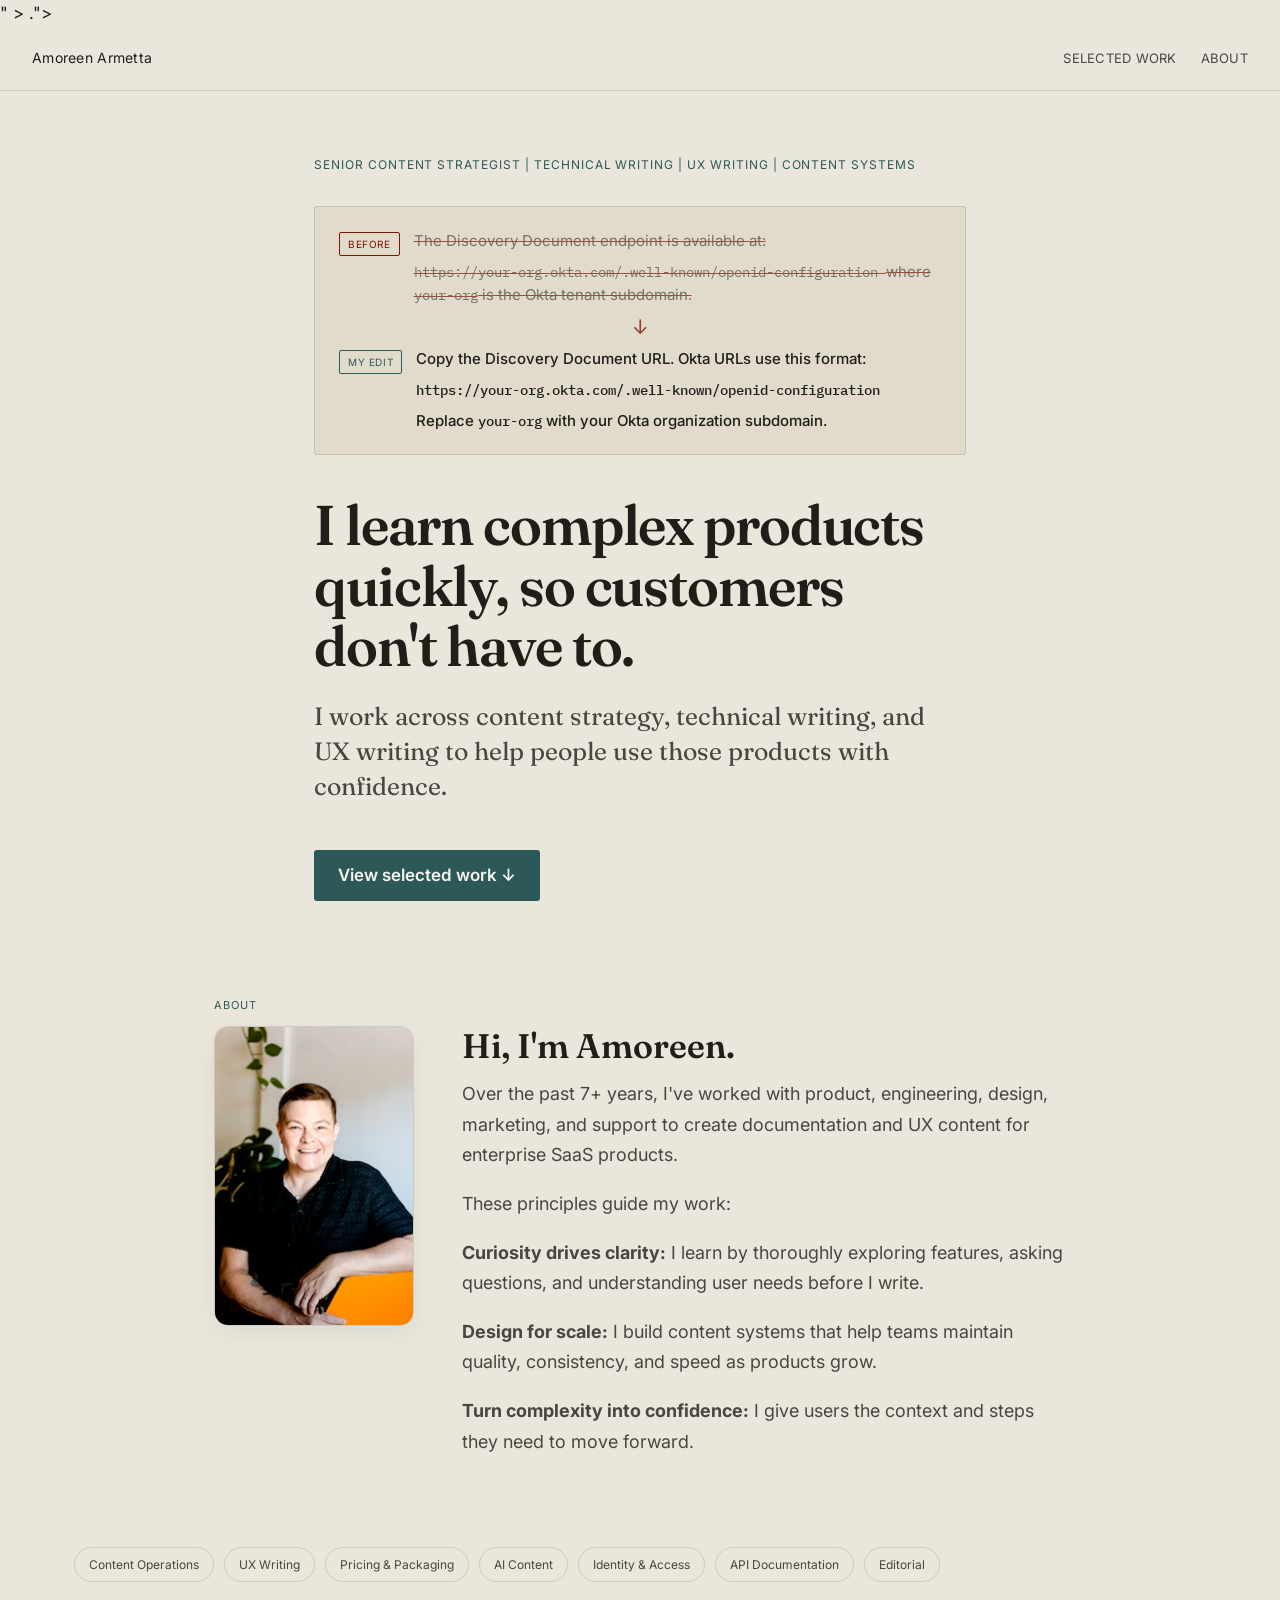
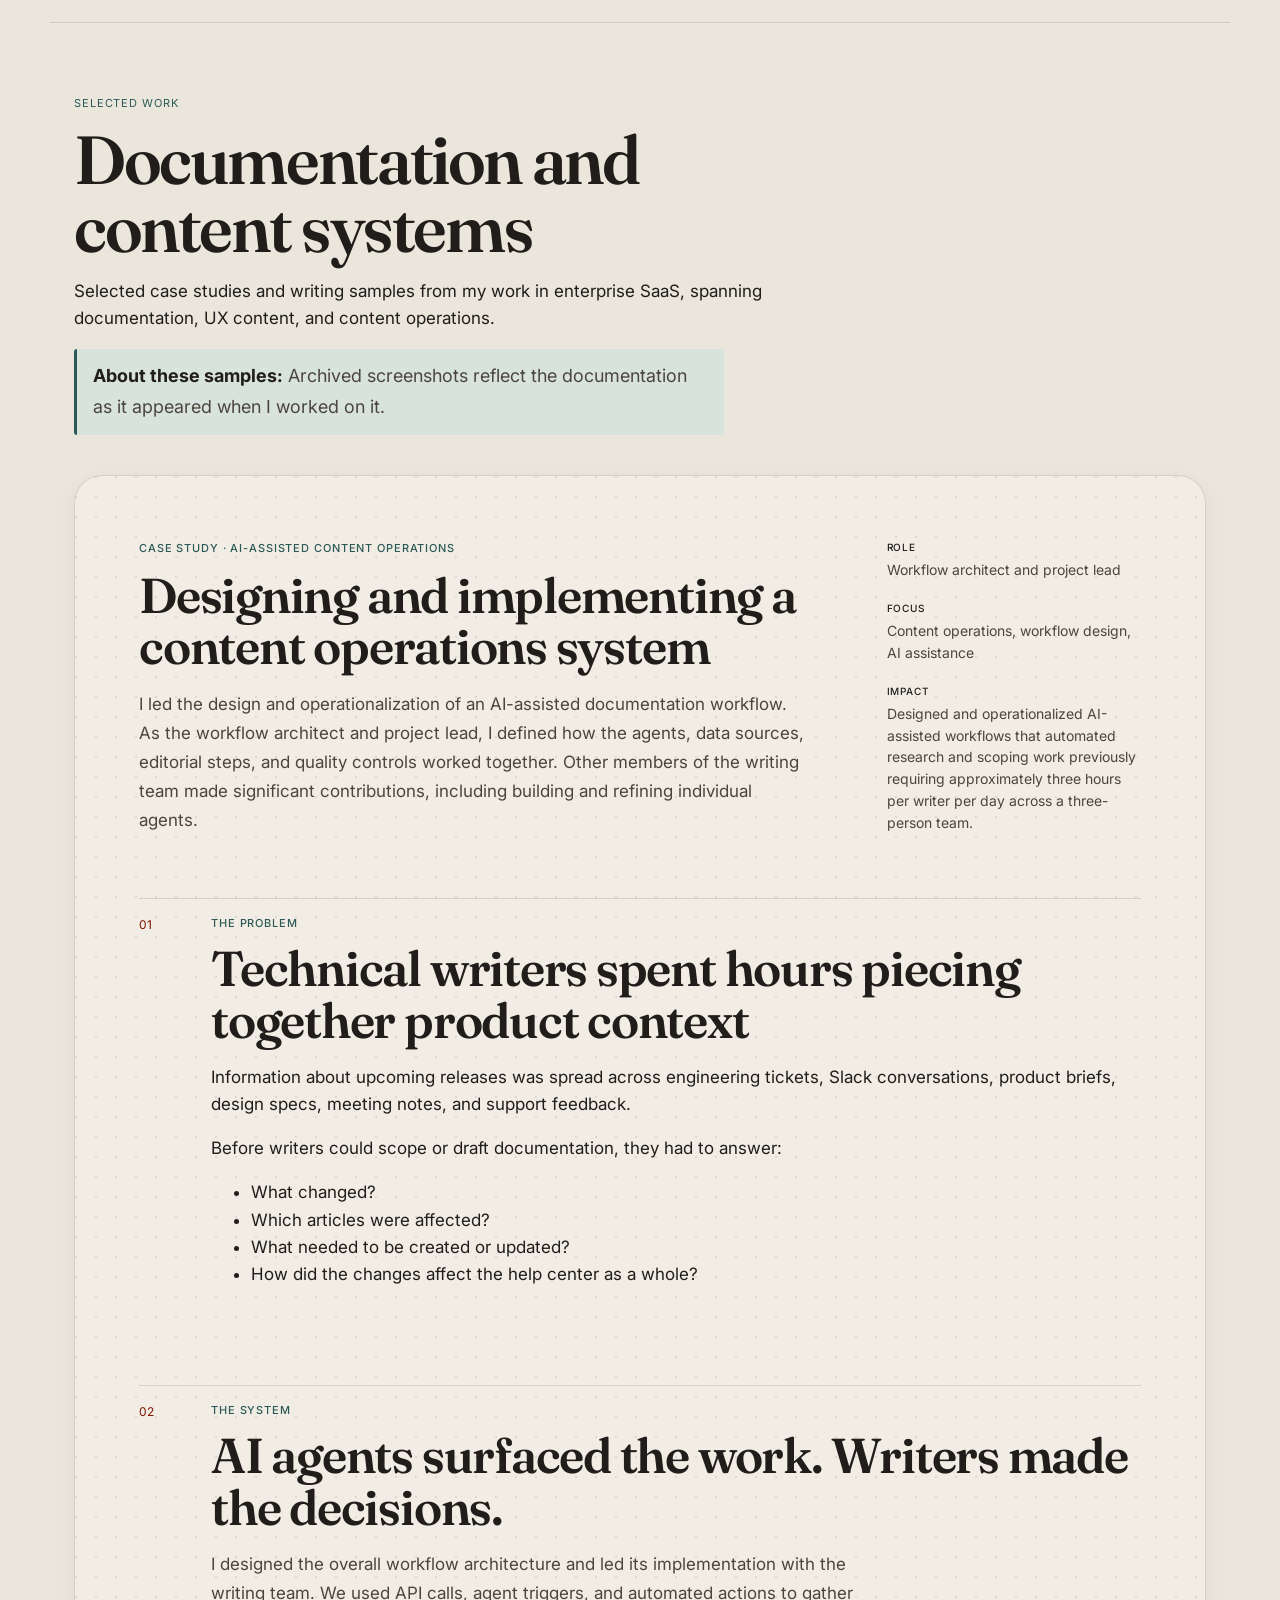
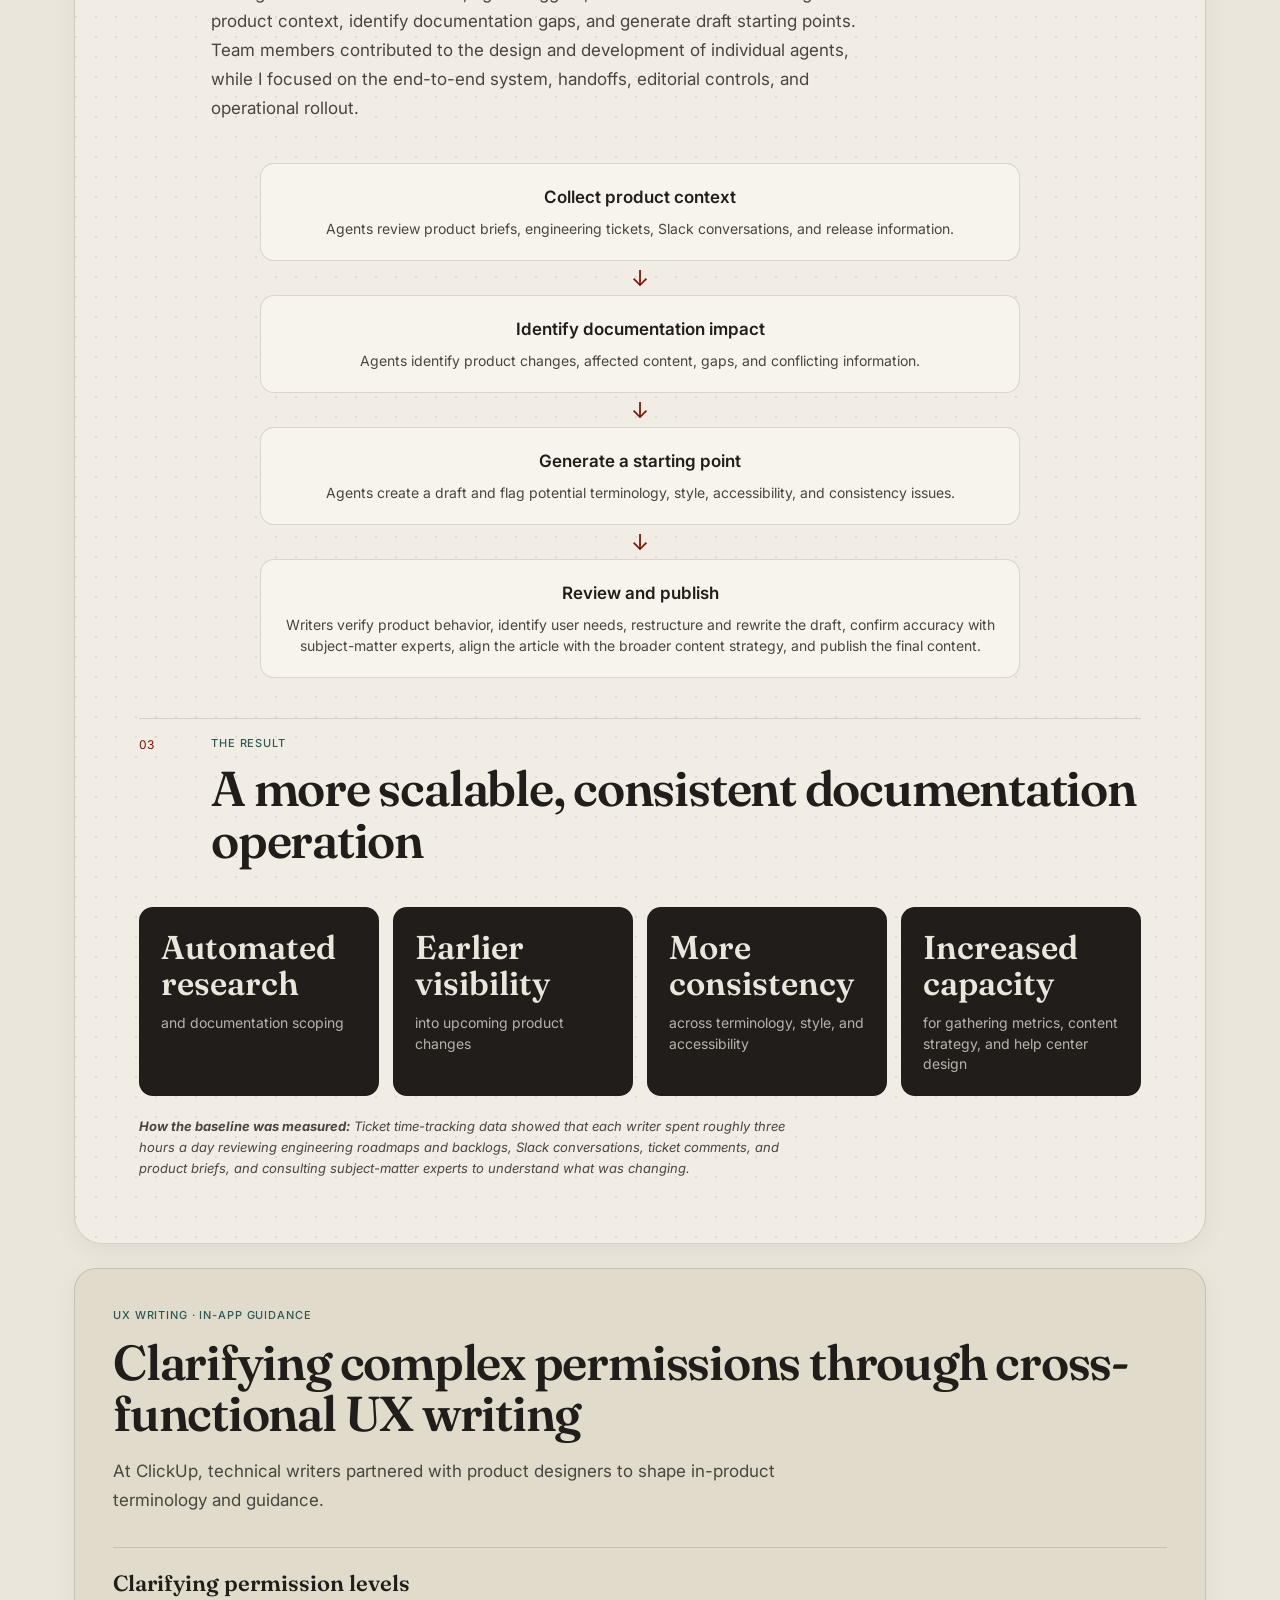
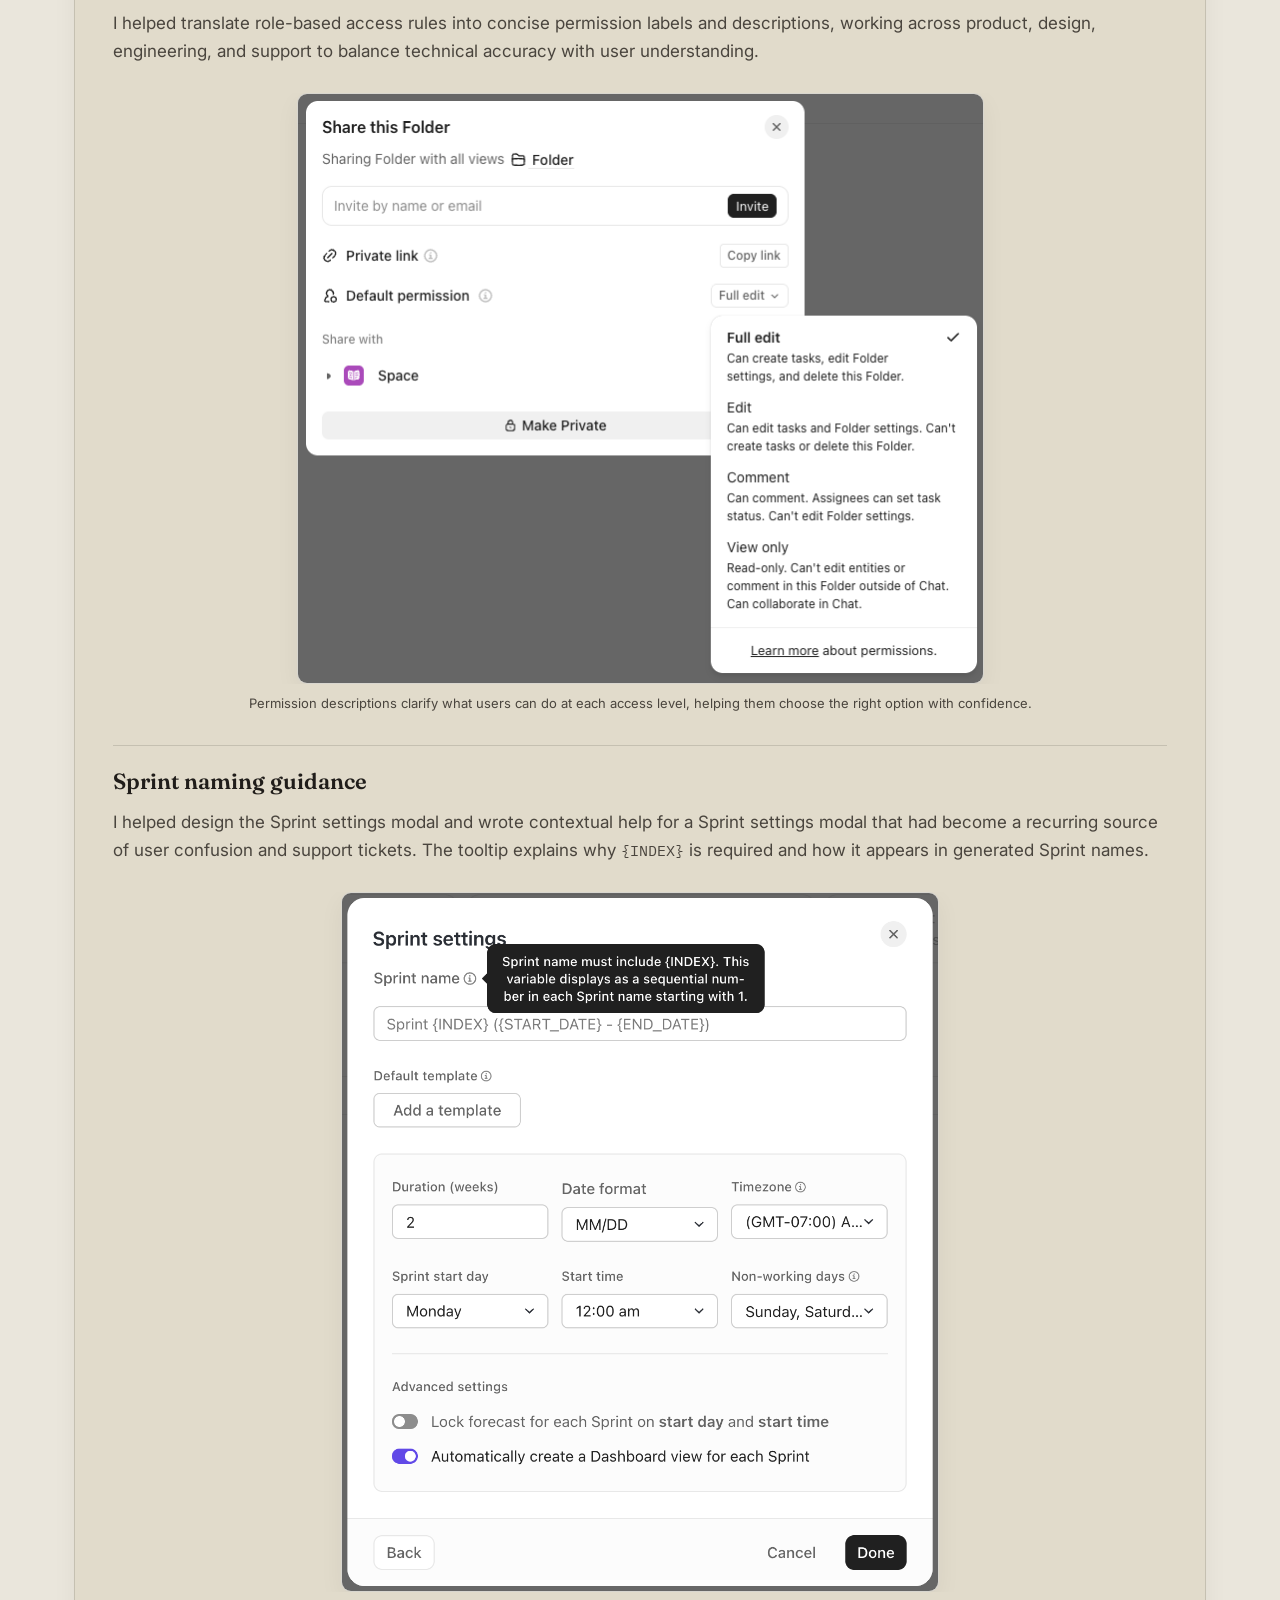
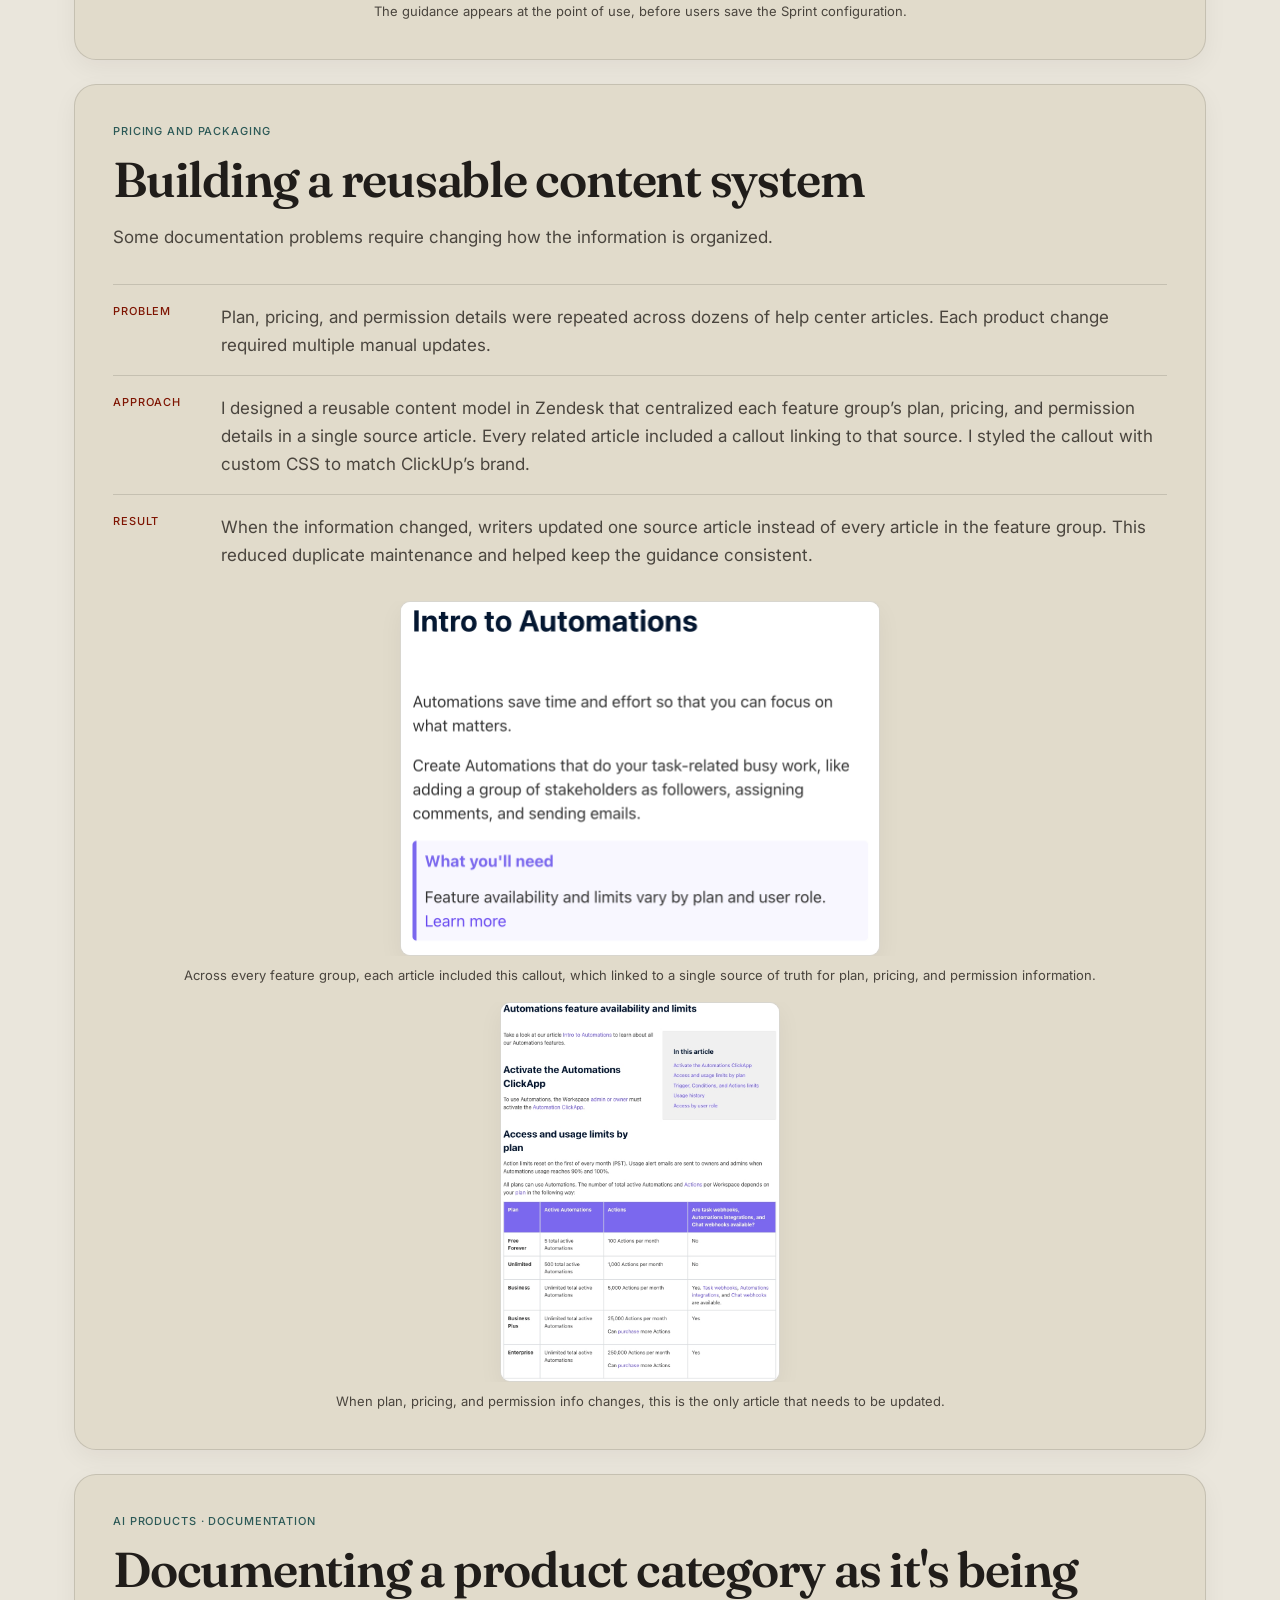
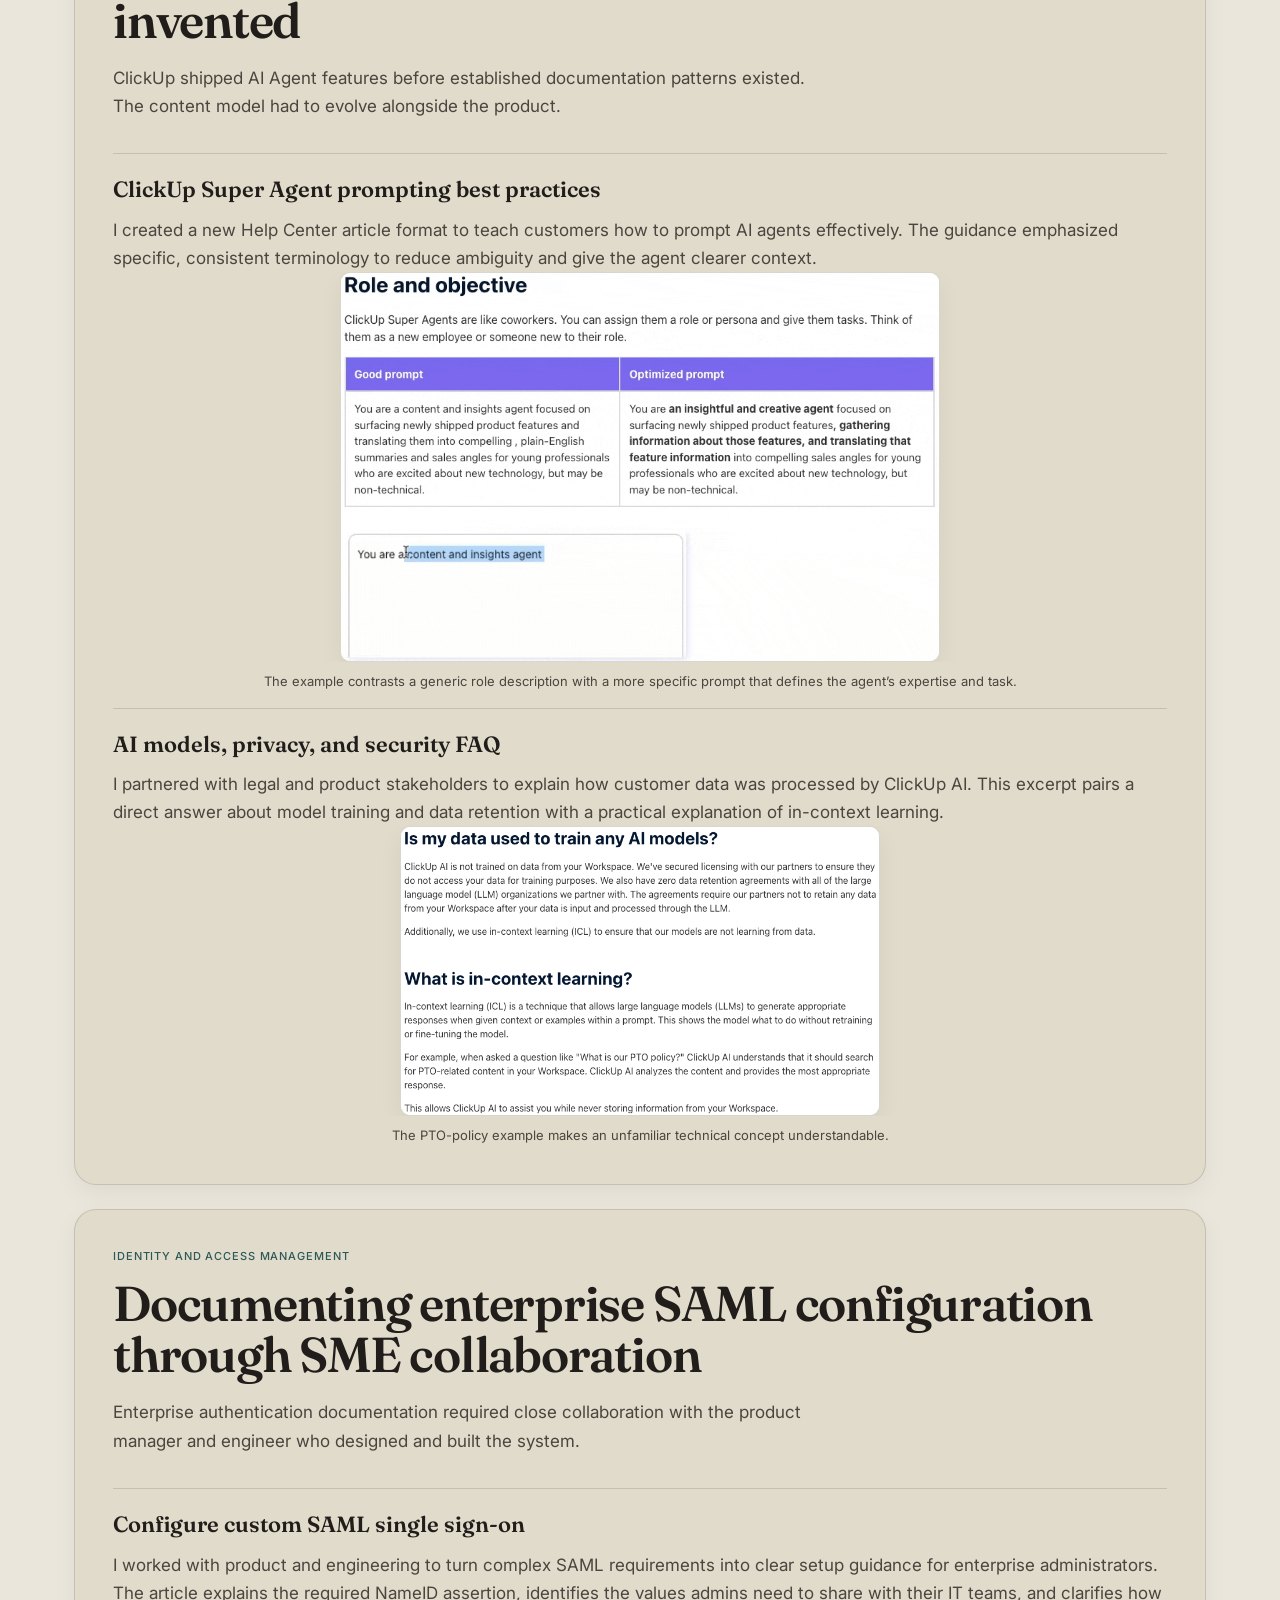
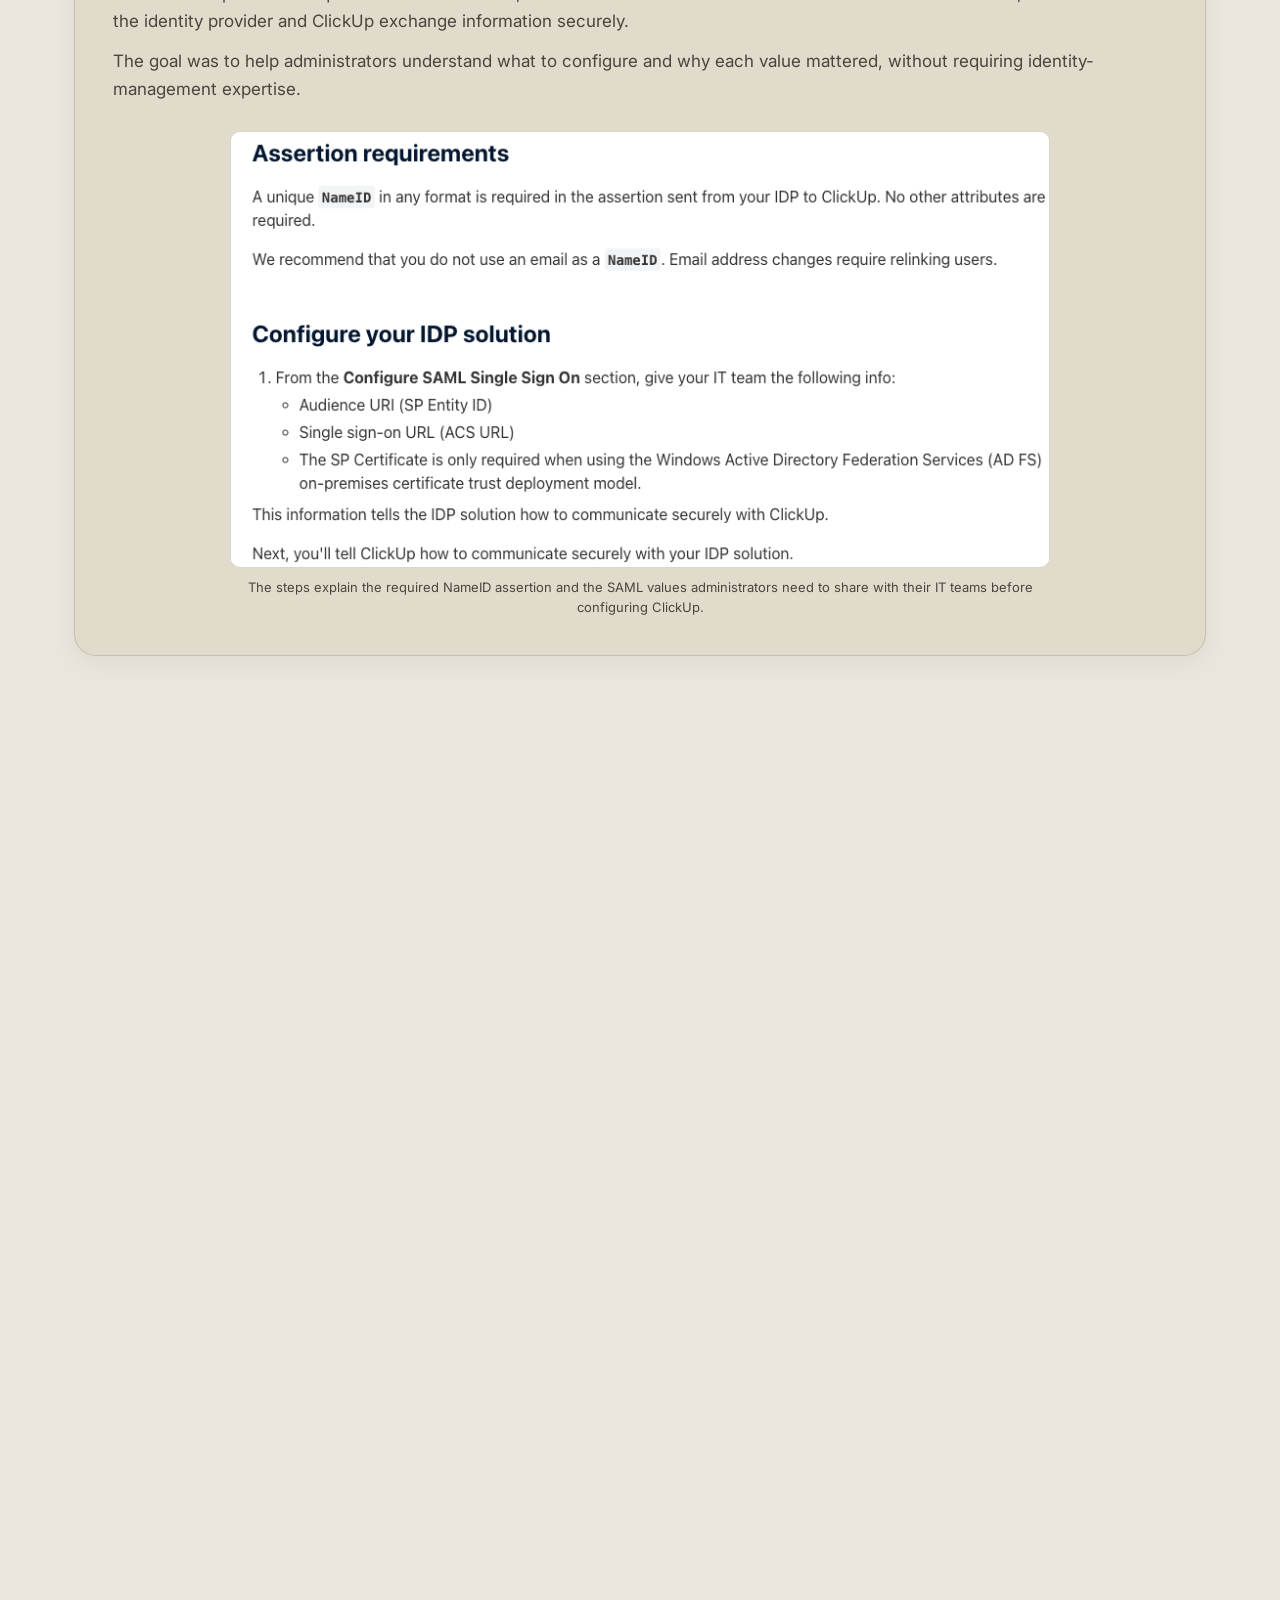
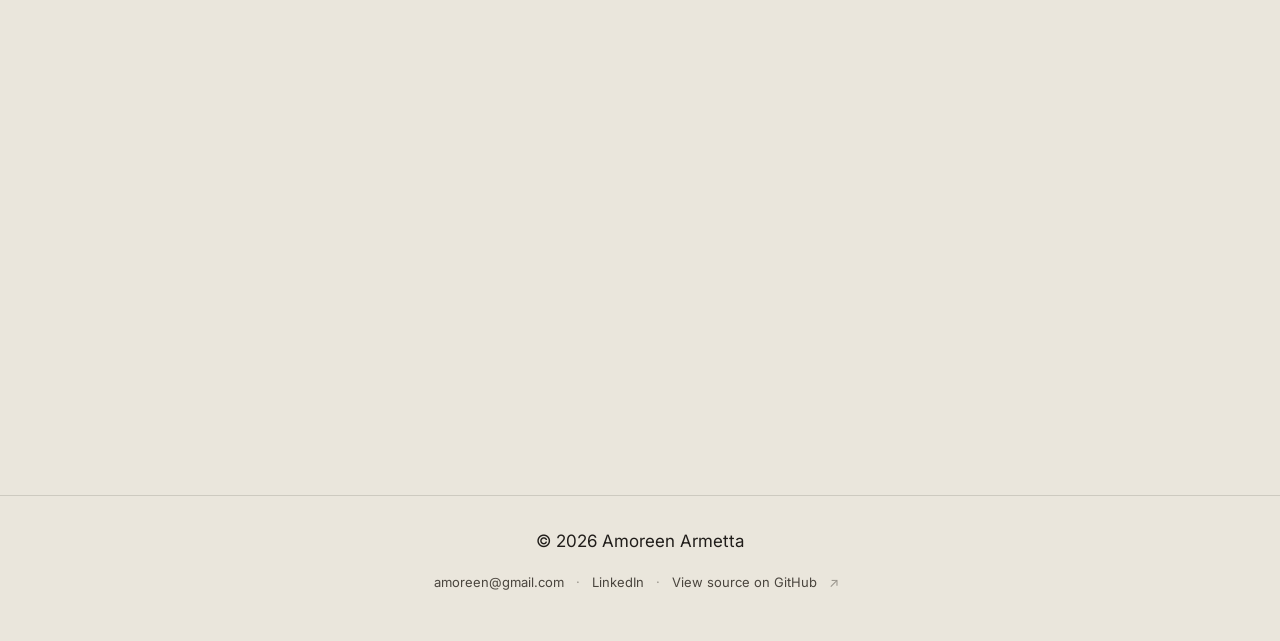
==== commit f361fc9e: "Update index.html" ====
--- a/index.html
+++ b/index.html
@@ -8,12 +8,13 @@
   >
 
   <title>
-    Amoreen Armetta — Senior Technical Writer & UX Writer
+    Amoreen Armetta — Senior Content Strategist, Technical Writer & UX Writer
   </title>
   
   <meta
     name="description"
-    content="Amoreen Armetta is a senior technical writer and UX writer specializing in content systems, documentation strategy, help center management, and enterprise SaaS."
+    content="Amoreen Armetta is a senior content strategist and technical writer specializing in UX writing, content systems, and enterprise SaaS."
+>"
   >
 
   <script>
@@ -37,7 +38,8 @@
   <link rel="icon" href="assets/favicon.svg" type="image/svg+xml">
 
 <meta property="og:title" content="Amoreen Armetta — Content and Content Systems">
-<meta property="og:description" content="Senior technical writer and UX writer specializing in documentation, content systems, and enterprise SaaS.">
+<meta property="og:description" content="Senior Content Strategist and Technical Writer specializing in UX writing, content systems, and enterprise SaaS."
+>.">
 <meta property="og:type" content="website">
 <meta property="og:url" content="https://amo7een.github.io/amoreen-armetta-portfolio/">
   <script type="application/ld+json">
@@ -47,8 +49,9 @@
   "mainEntity": {
     "@type": "Person",
     "name": "Amoreen Armetta",
-    "jobTitle": "Senior Technical Writer",
-    "description": "Senior technical writer and UX writer specializing in content systems, documentation strategy, help center management, and enterprise SaaS.",
+    "jobTitle": "Senior Content Strategist and Technical Writer",
+    "description": "Senior Content Strategist and Technical Writer specializing in UX writing, content systems, and enterprise SaaS."
+>.",
     "url": "https://amo7een.github.io/amoreen-armetta-portfolio/",
     "worksFor": {
       "@type": "Organization",
@@ -81,8 +84,8 @@
 
     <section class="hero">
       <p class="eyebrow reveal">
-        SENIOR TECHNICAL WRITER | UX WRITER |
-        CONTENT SYSTEMS | ENTERPRISE SAAS
+        SENIOR CONTENT STRATEGIST | TECHNICAL WRITING | UX WRITING |
+        CONTENT SYSTEMS
       </p>
 
       <div
@@ -136,7 +139,7 @@
   I learn complex products quickly, so customers don't have to. 
 </h1>
 <p class="hero-subheadline reveal">
-I create documentation and UX content that help people use those products with confidence.
+  I work across content strategy, technical writing, and UX writing to help people use those products with confidence.
 </p>
 <a href="#work" class="hero-cta">View selected work ↓</a>
 </section>
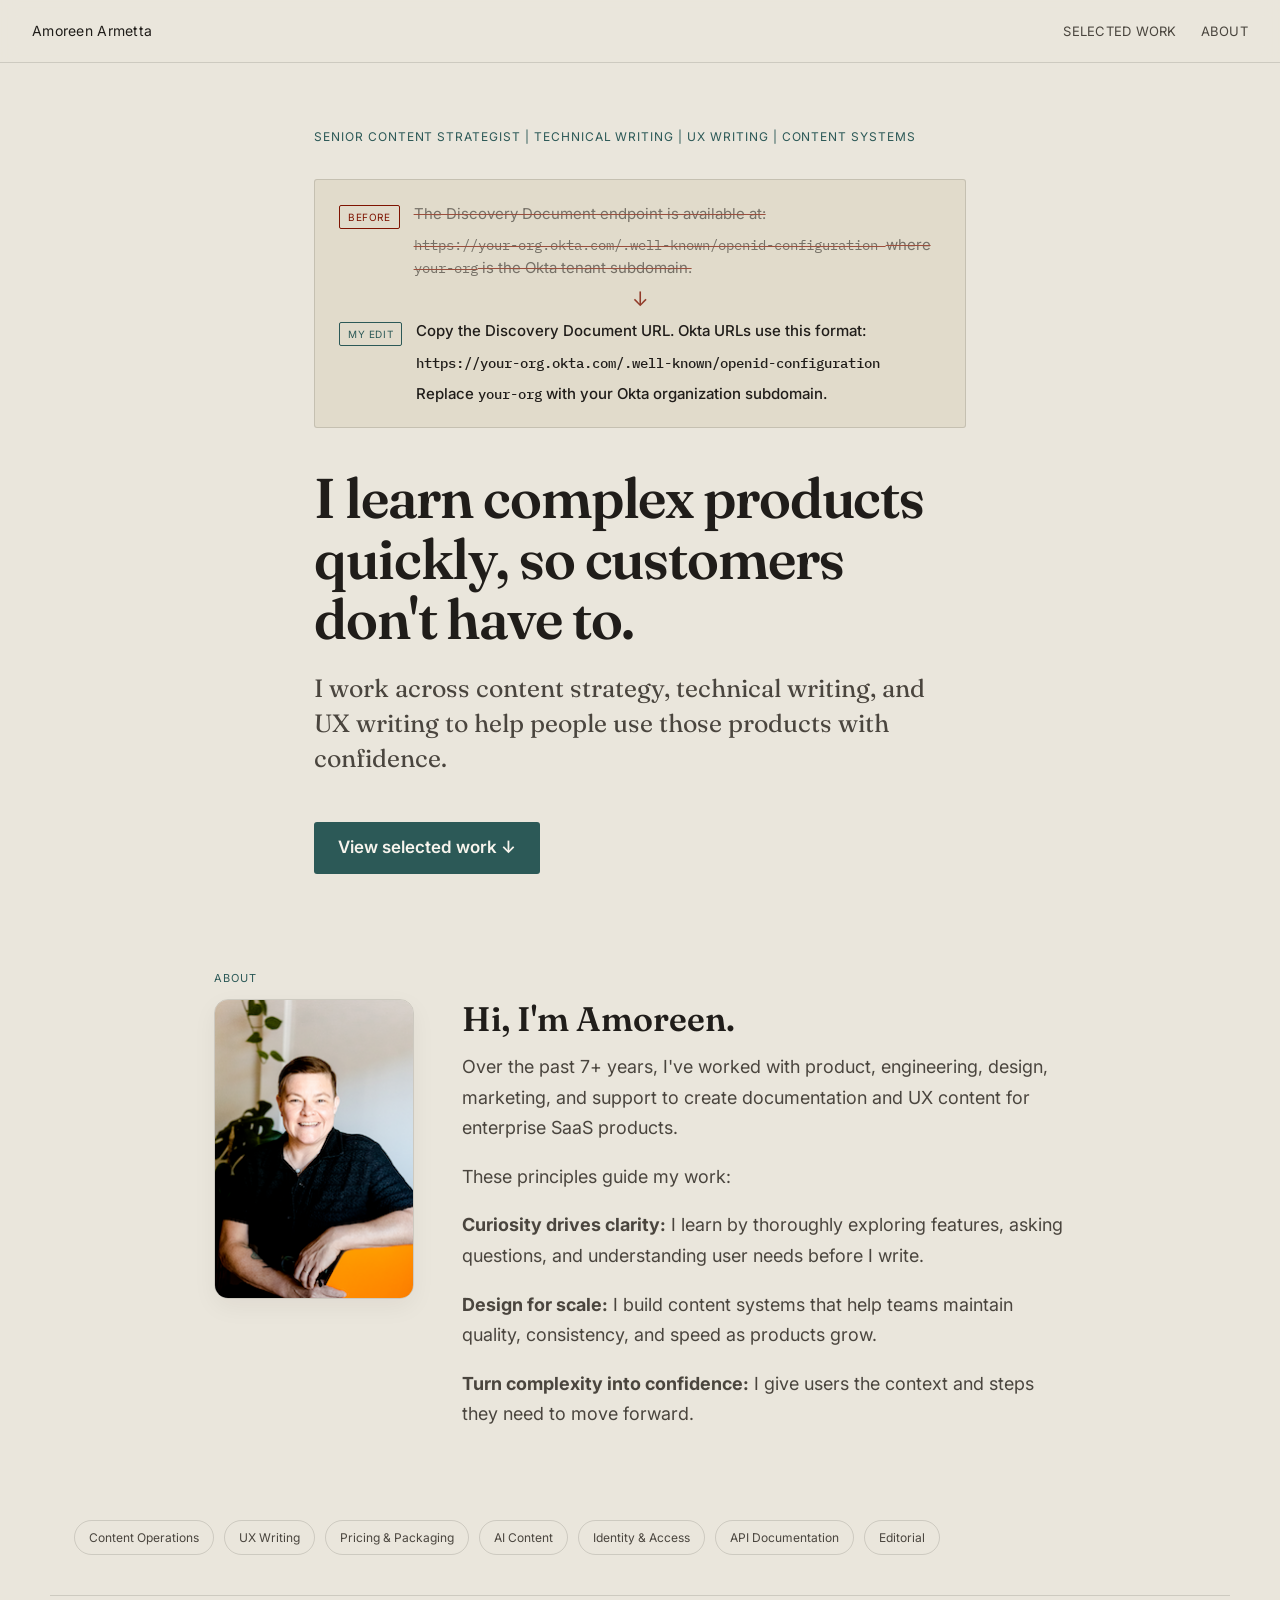
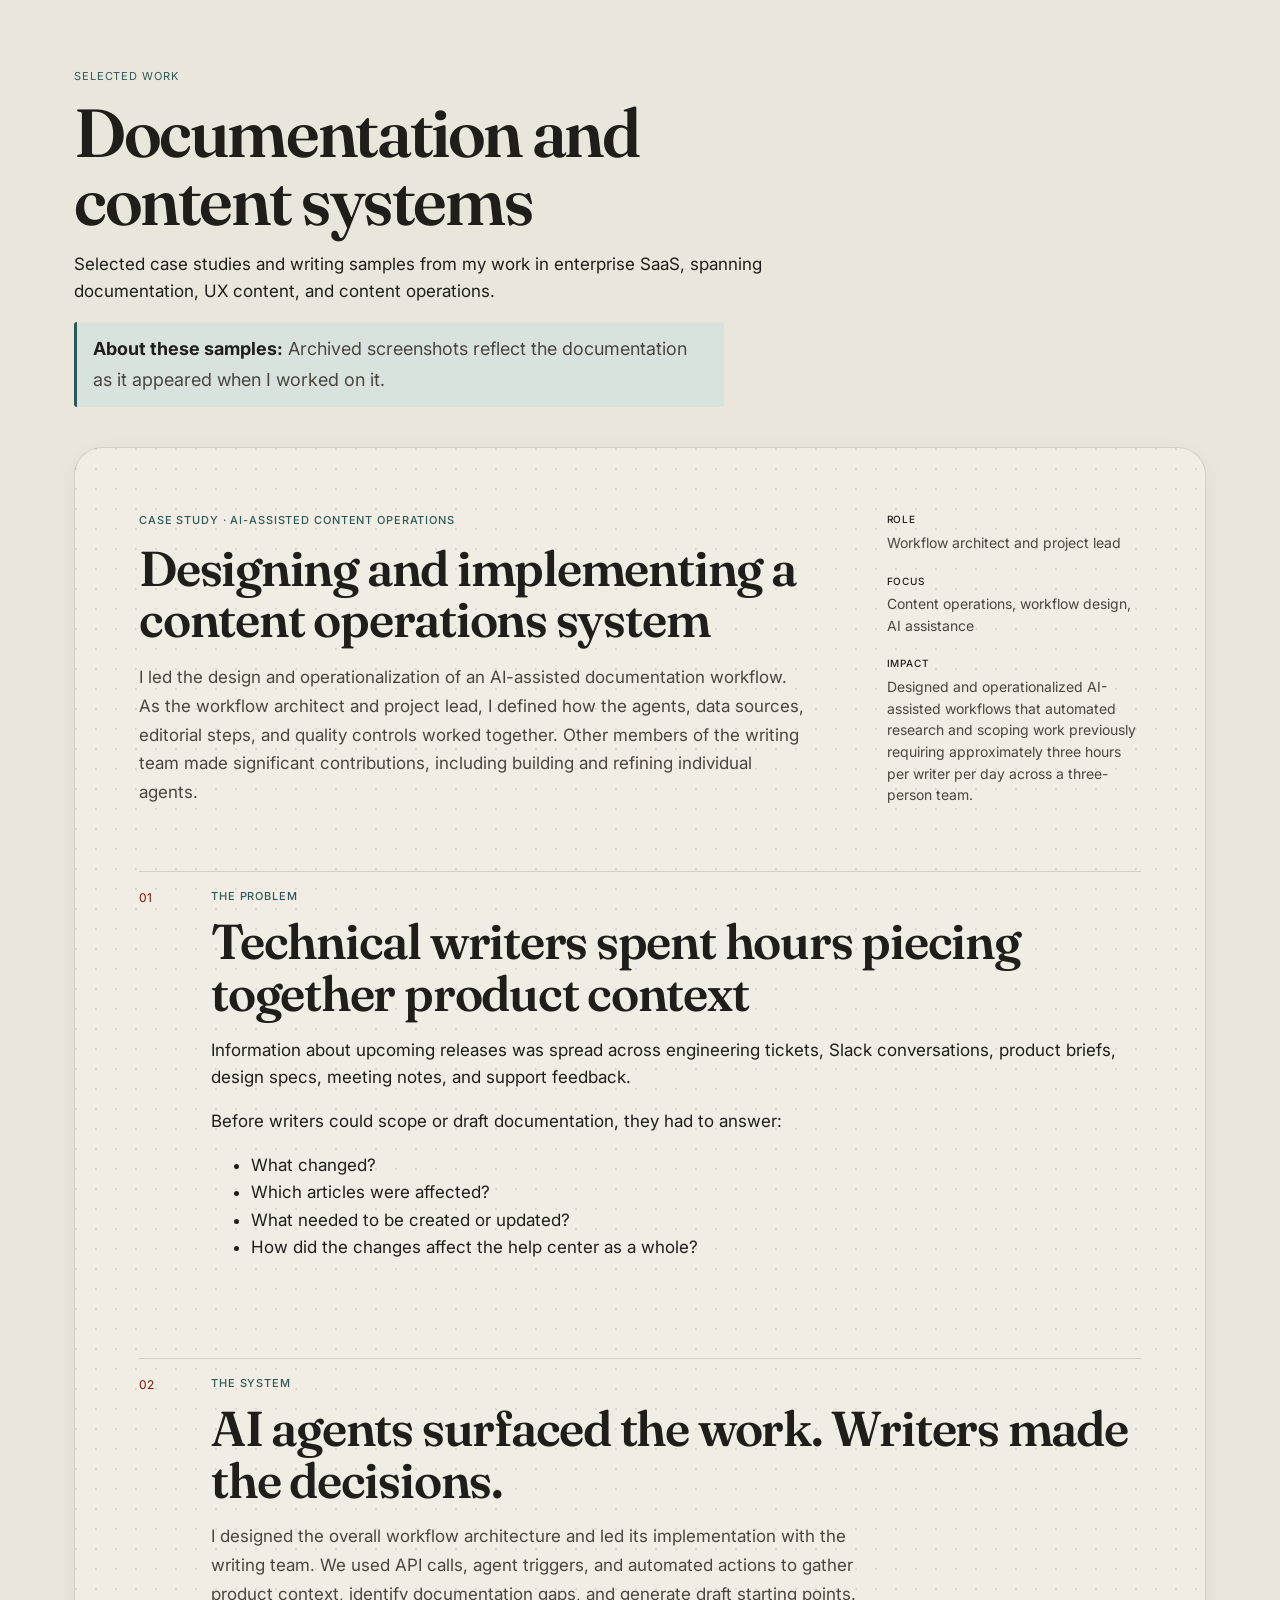
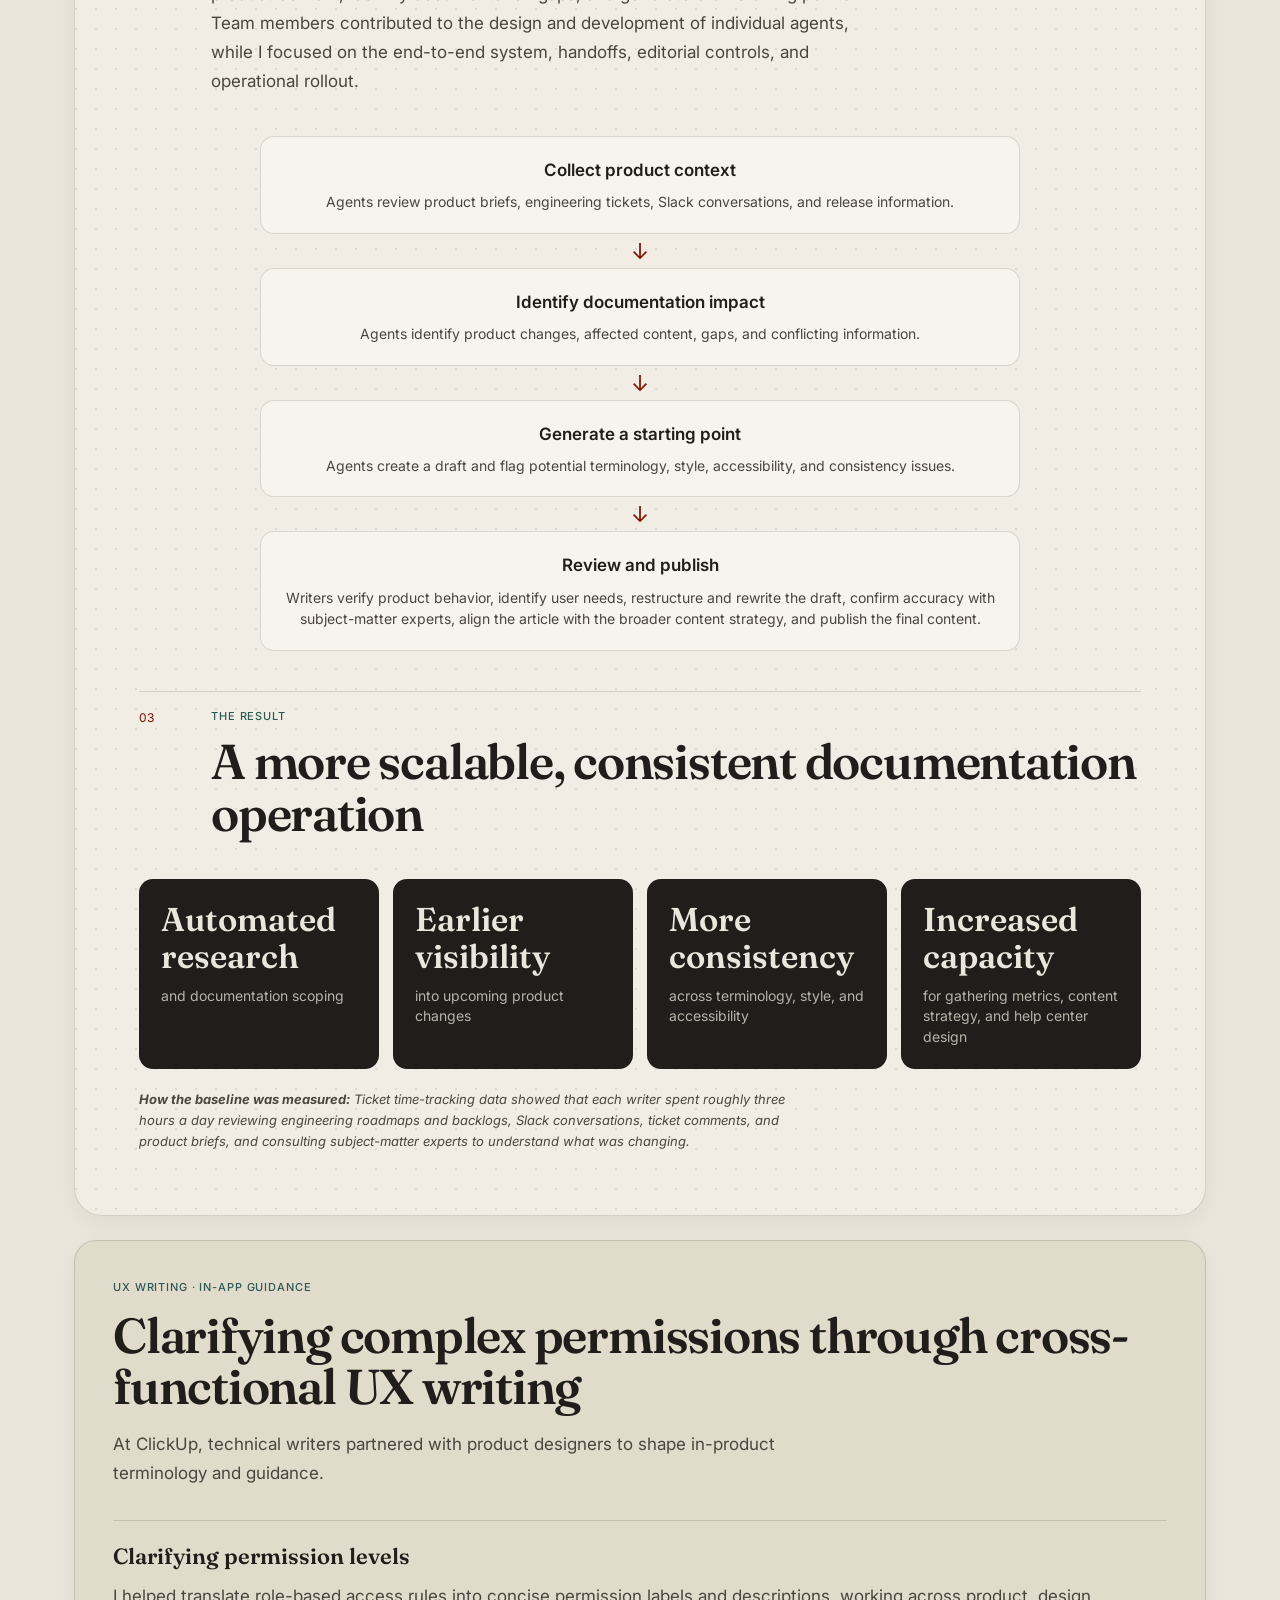
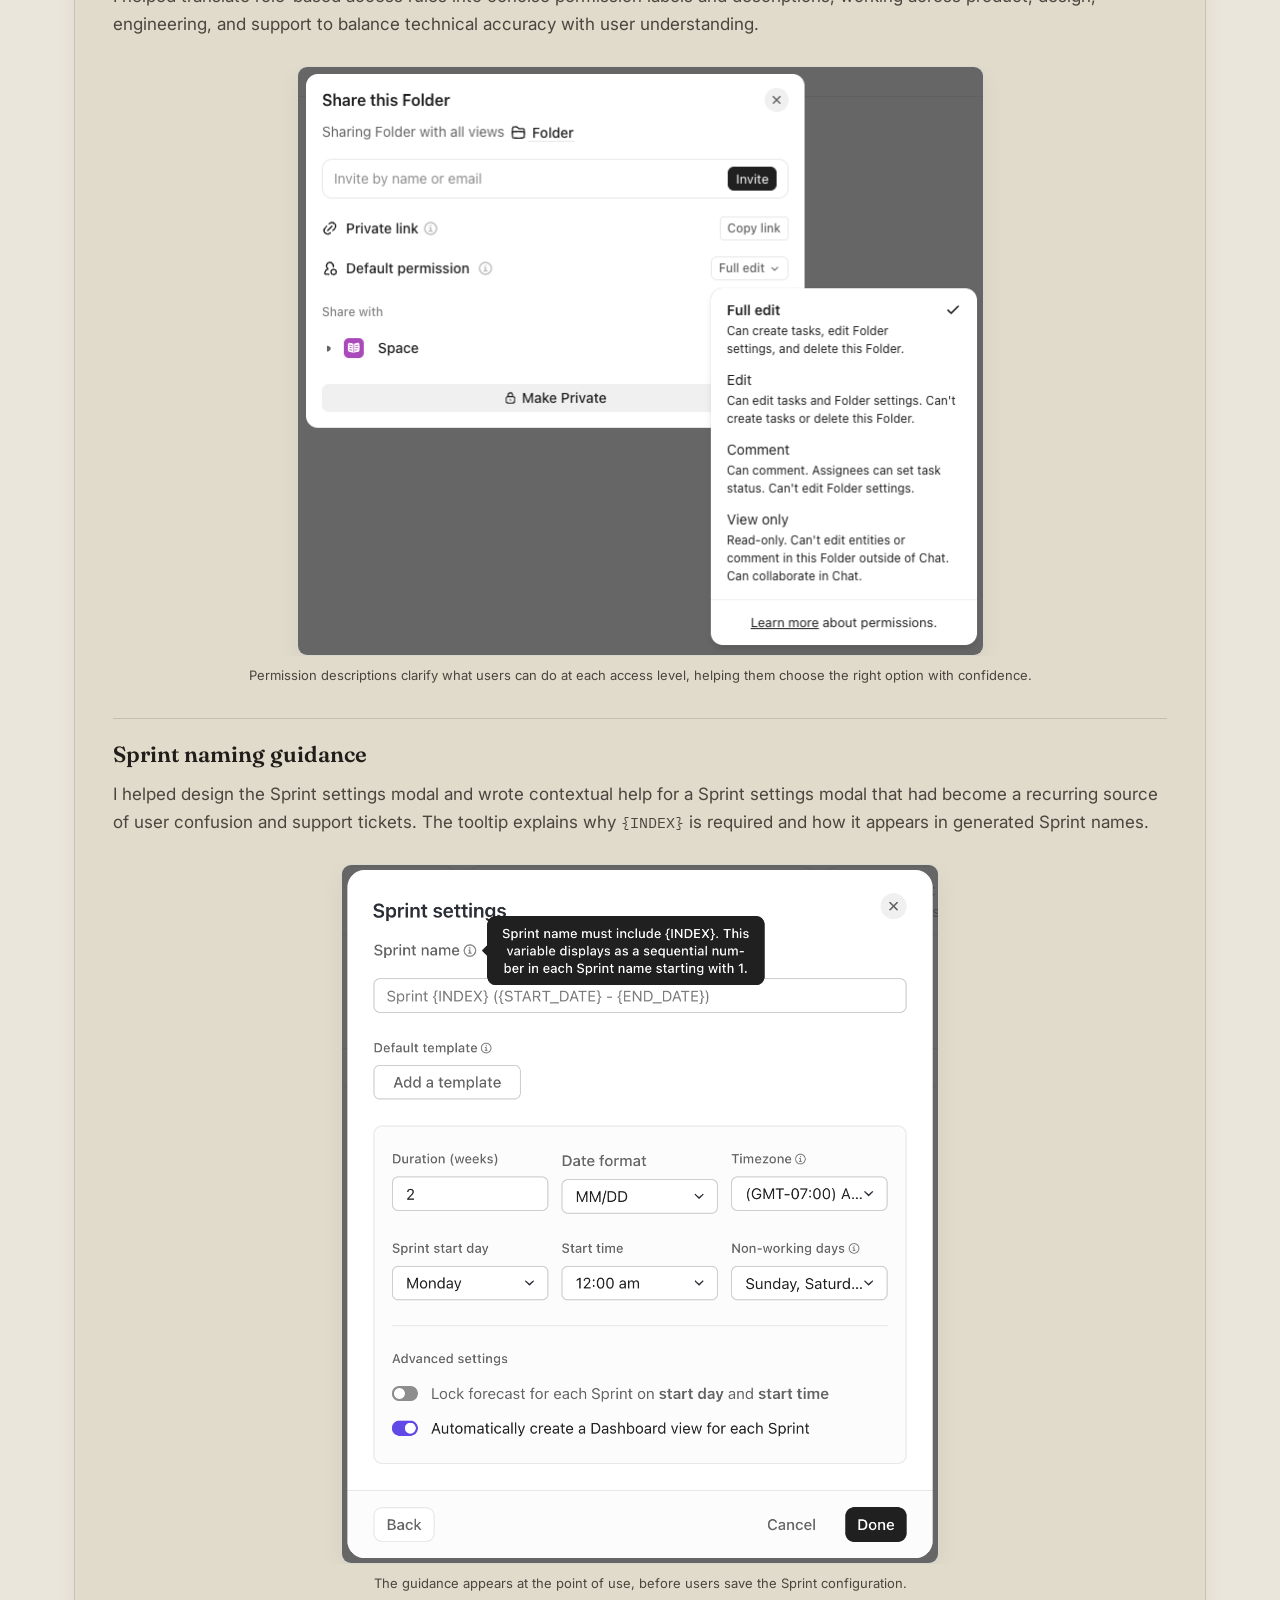
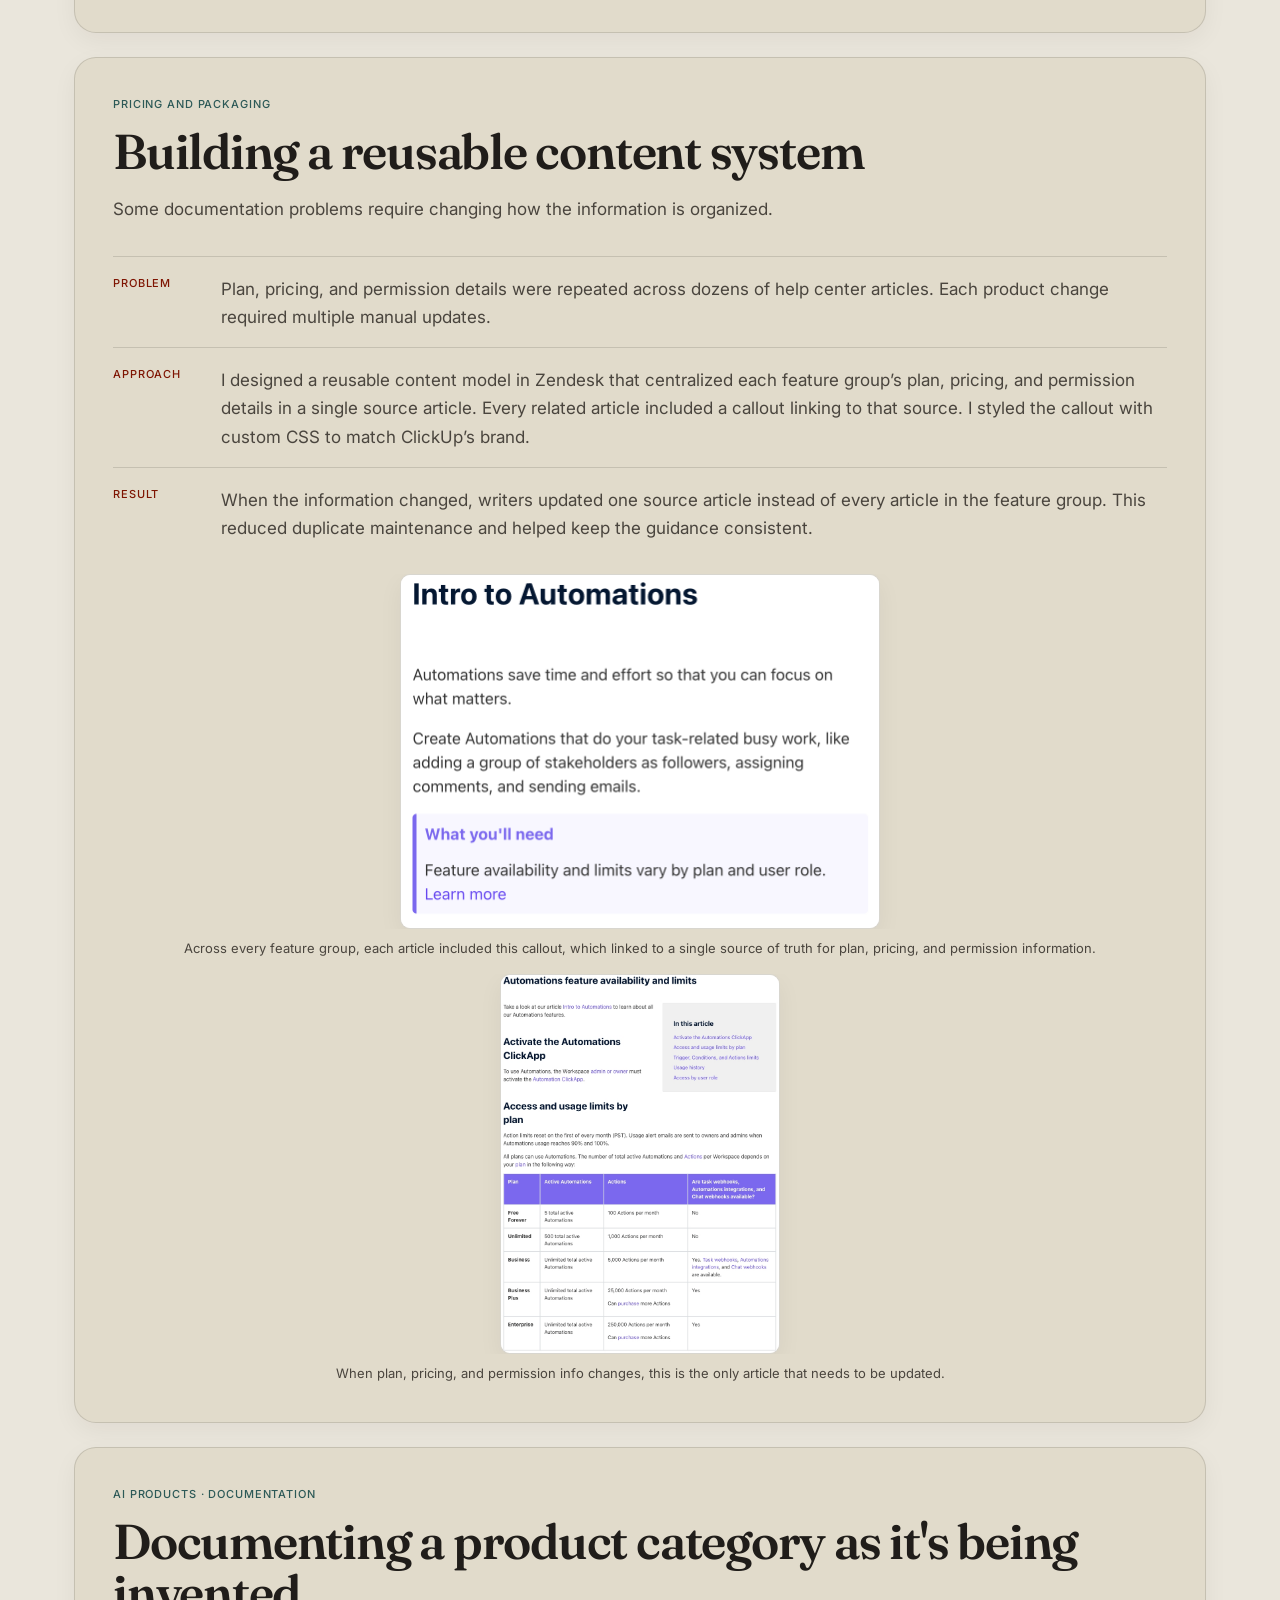
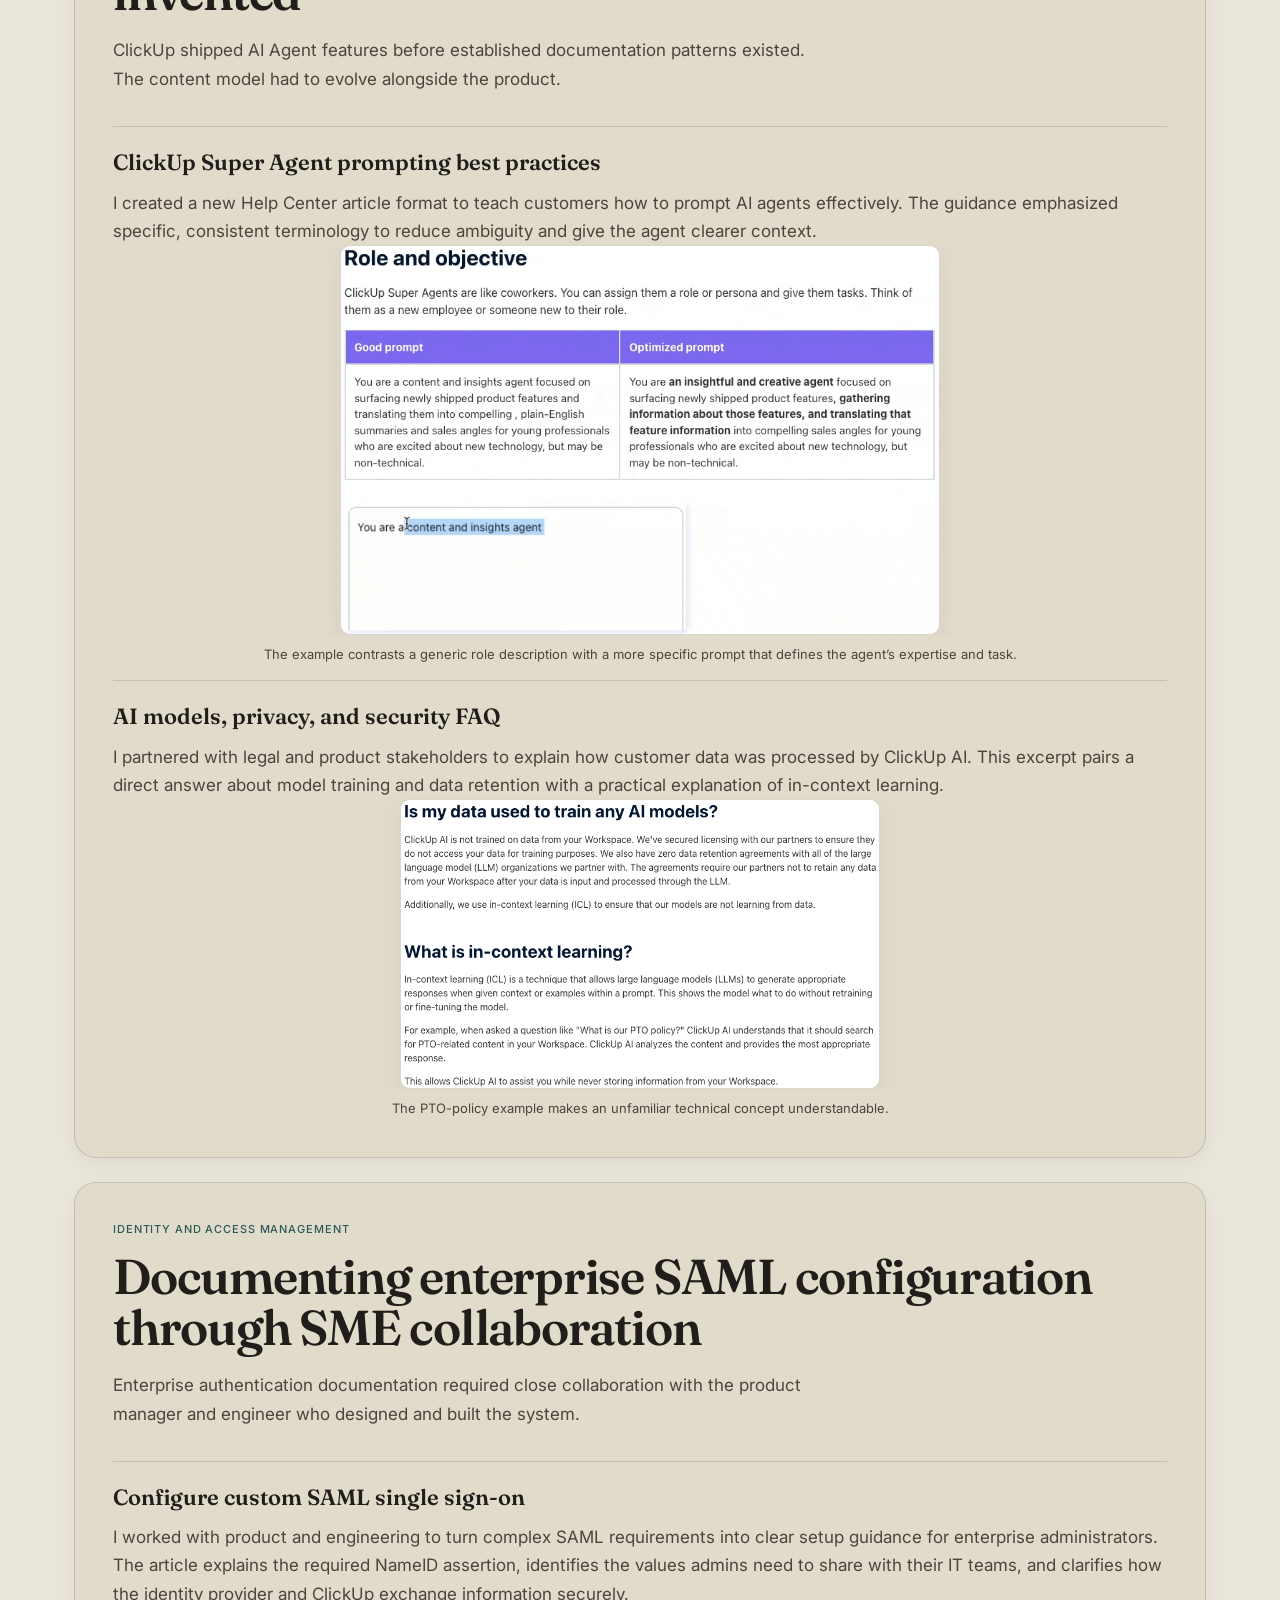
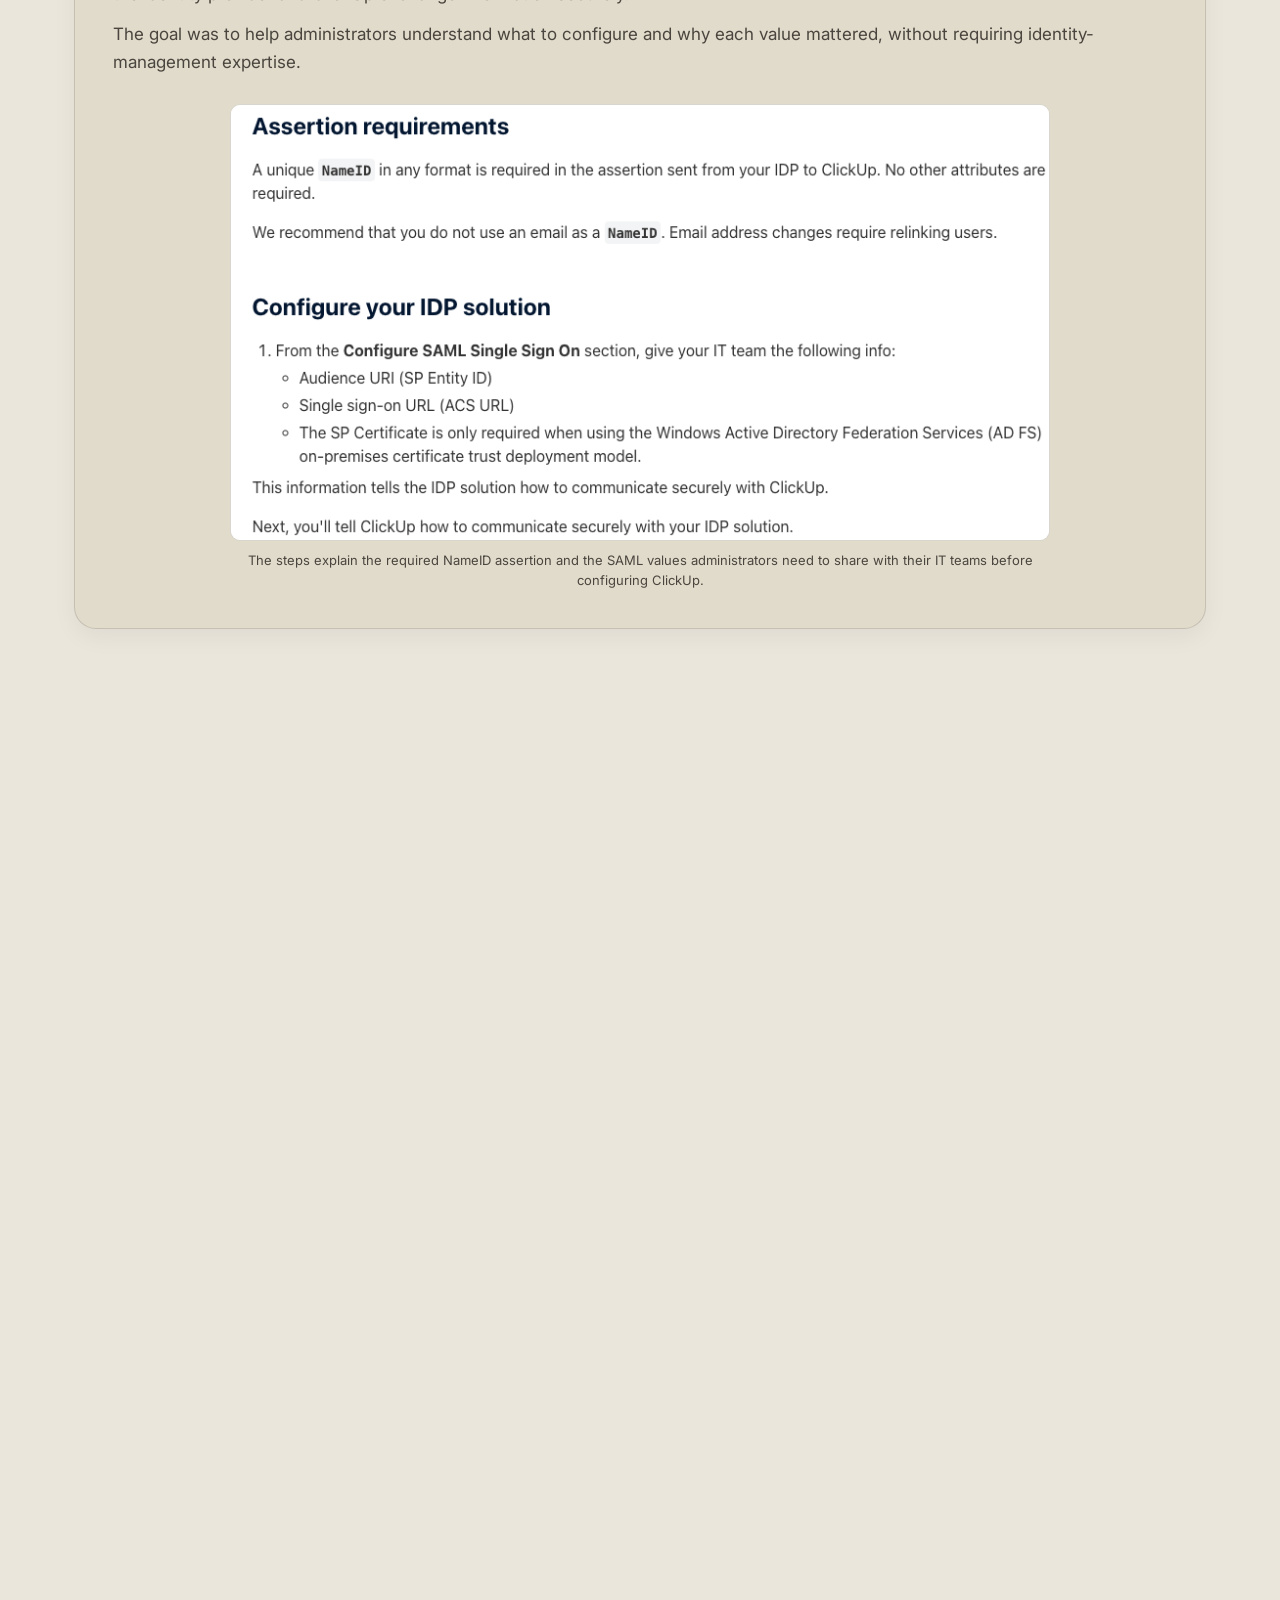
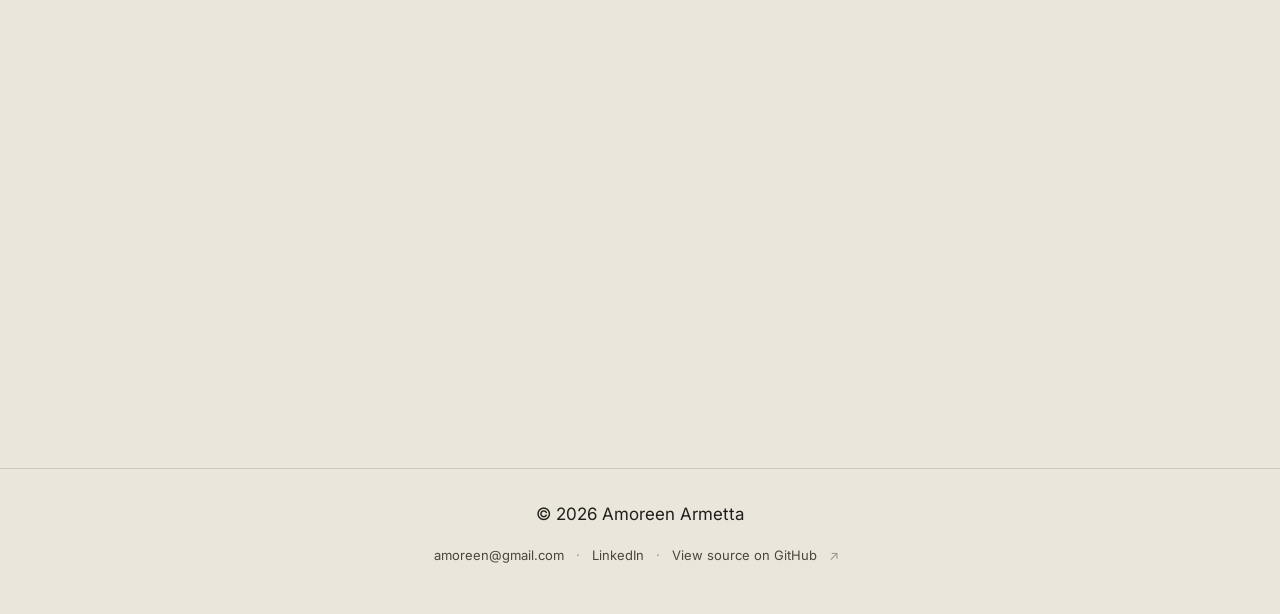
==== commit 0901581c: "Update index.html" ====
--- a/index.html
+++ b/index.html
@@ -2,7 +2,8 @@
 <html lang="en">
 <head>
   <meta charset="UTF-8">
-  <meta 
+
+  <meta
     name="viewport"
     content="width=device-width, initial-scale=1.0"
   >
@@ -10,18 +11,18 @@
   <title>
     Amoreen Armetta — Senior Content Strategist, Technical Writer & UX Writer
   </title>
-  
+
   <meta
     name="description"
     content="Amoreen Armetta is a senior content strategist and technical writer specializing in UX writing, content systems, and enterprise SaaS."
->"
   >
 
   <script>
-  document.documentElement.classList.add("js");
-</script>
+    document.documentElement.classList.add("js");
+  </script>
 
   <link rel="preconnect" href="https://fonts.googleapis.com">
+
   <link
     rel="preconnect"
     href="https://fonts.gstatic.com"
@@ -35,35 +36,49 @@
 
   <link rel="stylesheet" href="styles.css">
 
-  <link rel="icon" href="assets/favicon.svg" type="image/svg+xml">
-
-<meta property="og:title" content="Amoreen Armetta — Content and Content Systems">
-<meta property="og:description" content="Senior Content Strategist and Technical Writer specializing in UX writing, content systems, and enterprise SaaS."
->.">
-<meta property="og:type" content="website">
-<meta property="og:url" content="https://amo7een.github.io/amoreen-armetta-portfolio/">
+  <link
+    rel="icon"
+    href="assets/favicon.svg"
+    type="image/svg+xml"
+  >
+
+  <meta
+    property="og:title"
+    content="Amoreen Armetta — Senior Content Strategist, Technical Writer & UX Writer"
+  >
+
+  <meta
+    property="og:description"
+    content="Senior Content Strategist and Technical Writer specializing in UX writing, content systems, and enterprise SaaS."
+  >
+
+  <meta
+    property="og:type"
+    content="website"
+  >
+
+  <meta
+    property="og:url"
+    content="https://amo7een.github.io/amoreen-armetta-portfolio/"
+  >
+
   <script type="application/ld+json">
-{
-  "@context": "https://schema.org",
-  "@type": "ProfilePage",
-  "mainEntity": {
-    "@type": "Person",
-    "name": "Amoreen Armetta",
-    "jobTitle": "Senior Content Strategist and Technical Writer",
-    "description": "Senior Content Strategist and Technical Writer specializing in UX writing, content systems, and enterprise SaaS."
->.",
-    "url": "https://amo7een.github.io/amoreen-armetta-portfolio/",
-    "worksFor": {
-      "@type": "Organization",
-      "name": "ClickUp"
-    },
-    "sameAs": [
-      "https://www.linkedin.com/in/amoreen-j-armetta/",
-      "https://github.com/amo7een"
-    ]
+  {
+    "@context": "https://schema.org",
+    "@type": "ProfilePage",
+    "mainEntity": {
+      "@type": "Person",
+      "name": "Amoreen Armetta",
+      "jobTitle": "Senior Content Strategist and Technical Writer",
+      "description": "Senior Content Strategist and Technical Writer specializing in UX writing, content systems, and enterprise SaaS.",
+      "url": "https://amo7een.github.io/amoreen-armetta-portfolio/",
+      "sameAs": [
+        "https://www.linkedin.com/in/amoreen-j-armetta/",
+        "https://github.com/amo7een"
+      ]
+    }
   }
-}
-</script>
+  </script>
 </head>
 
 <body>
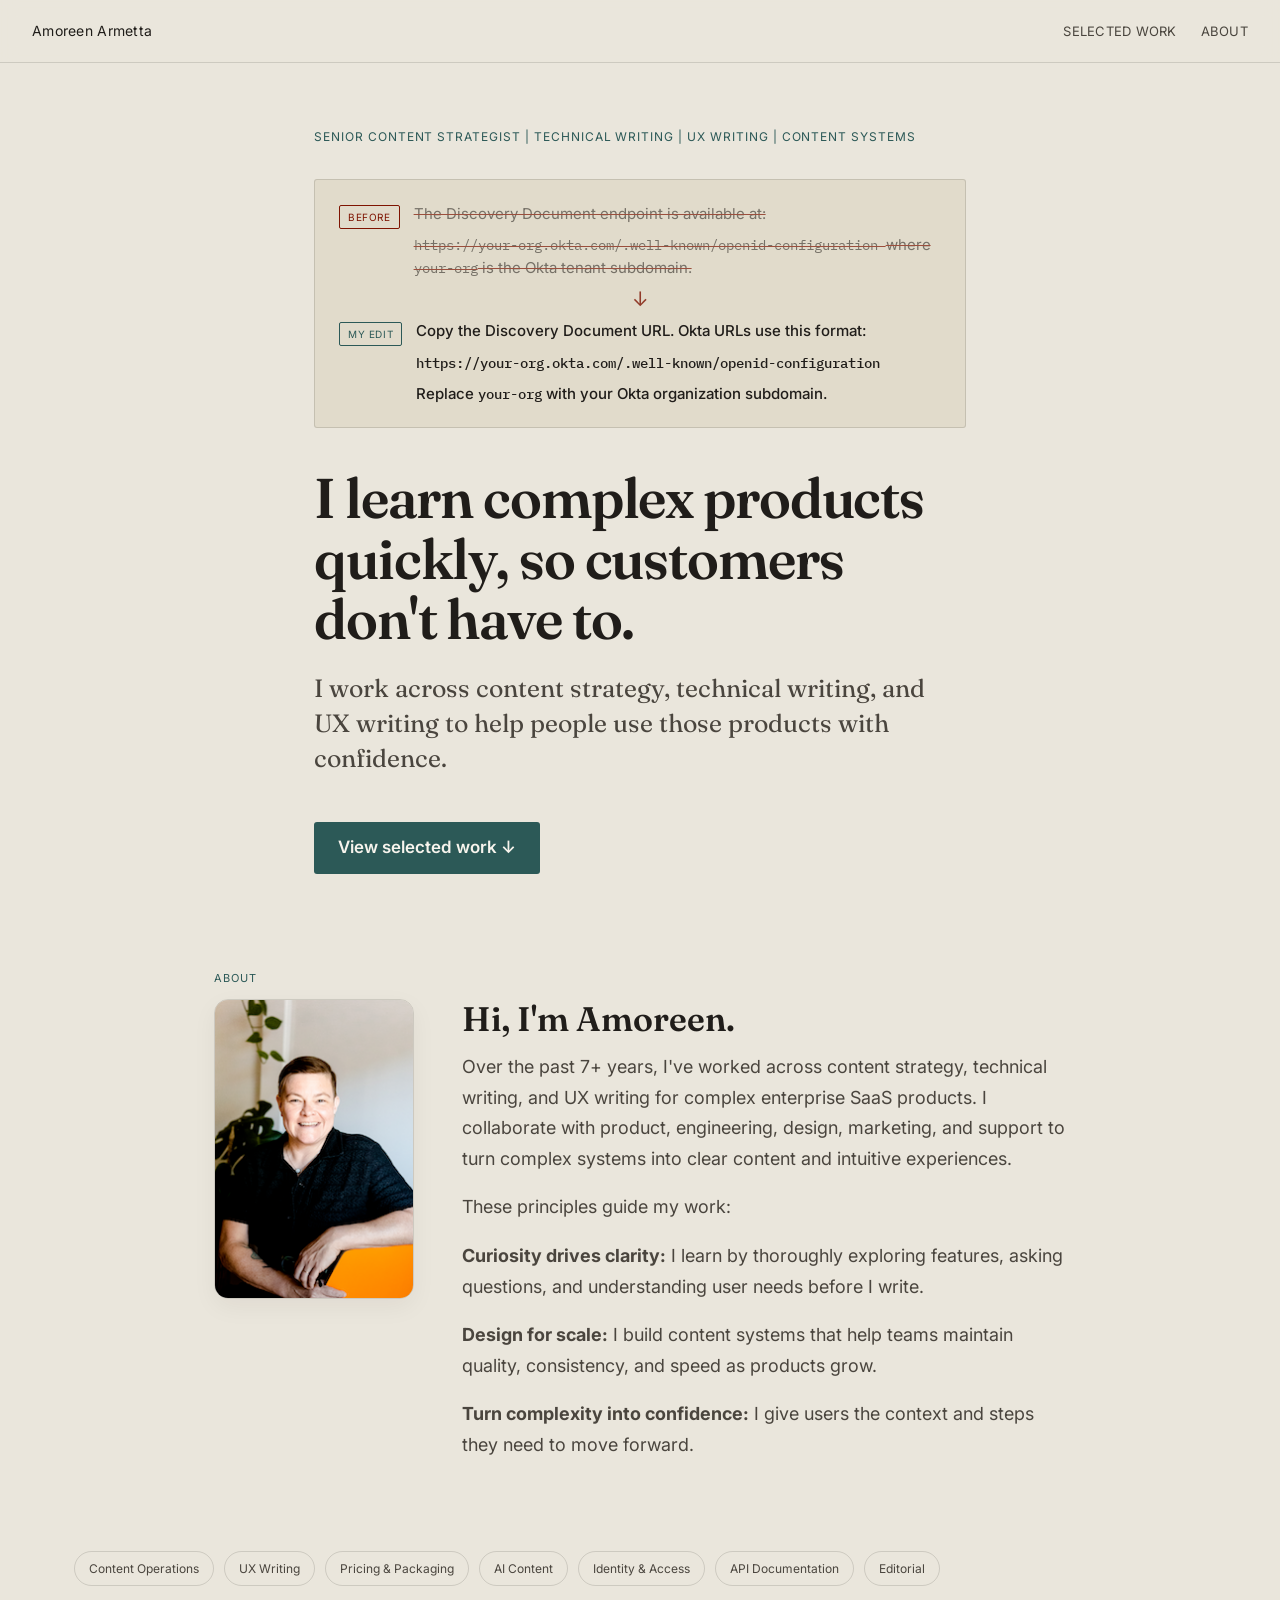
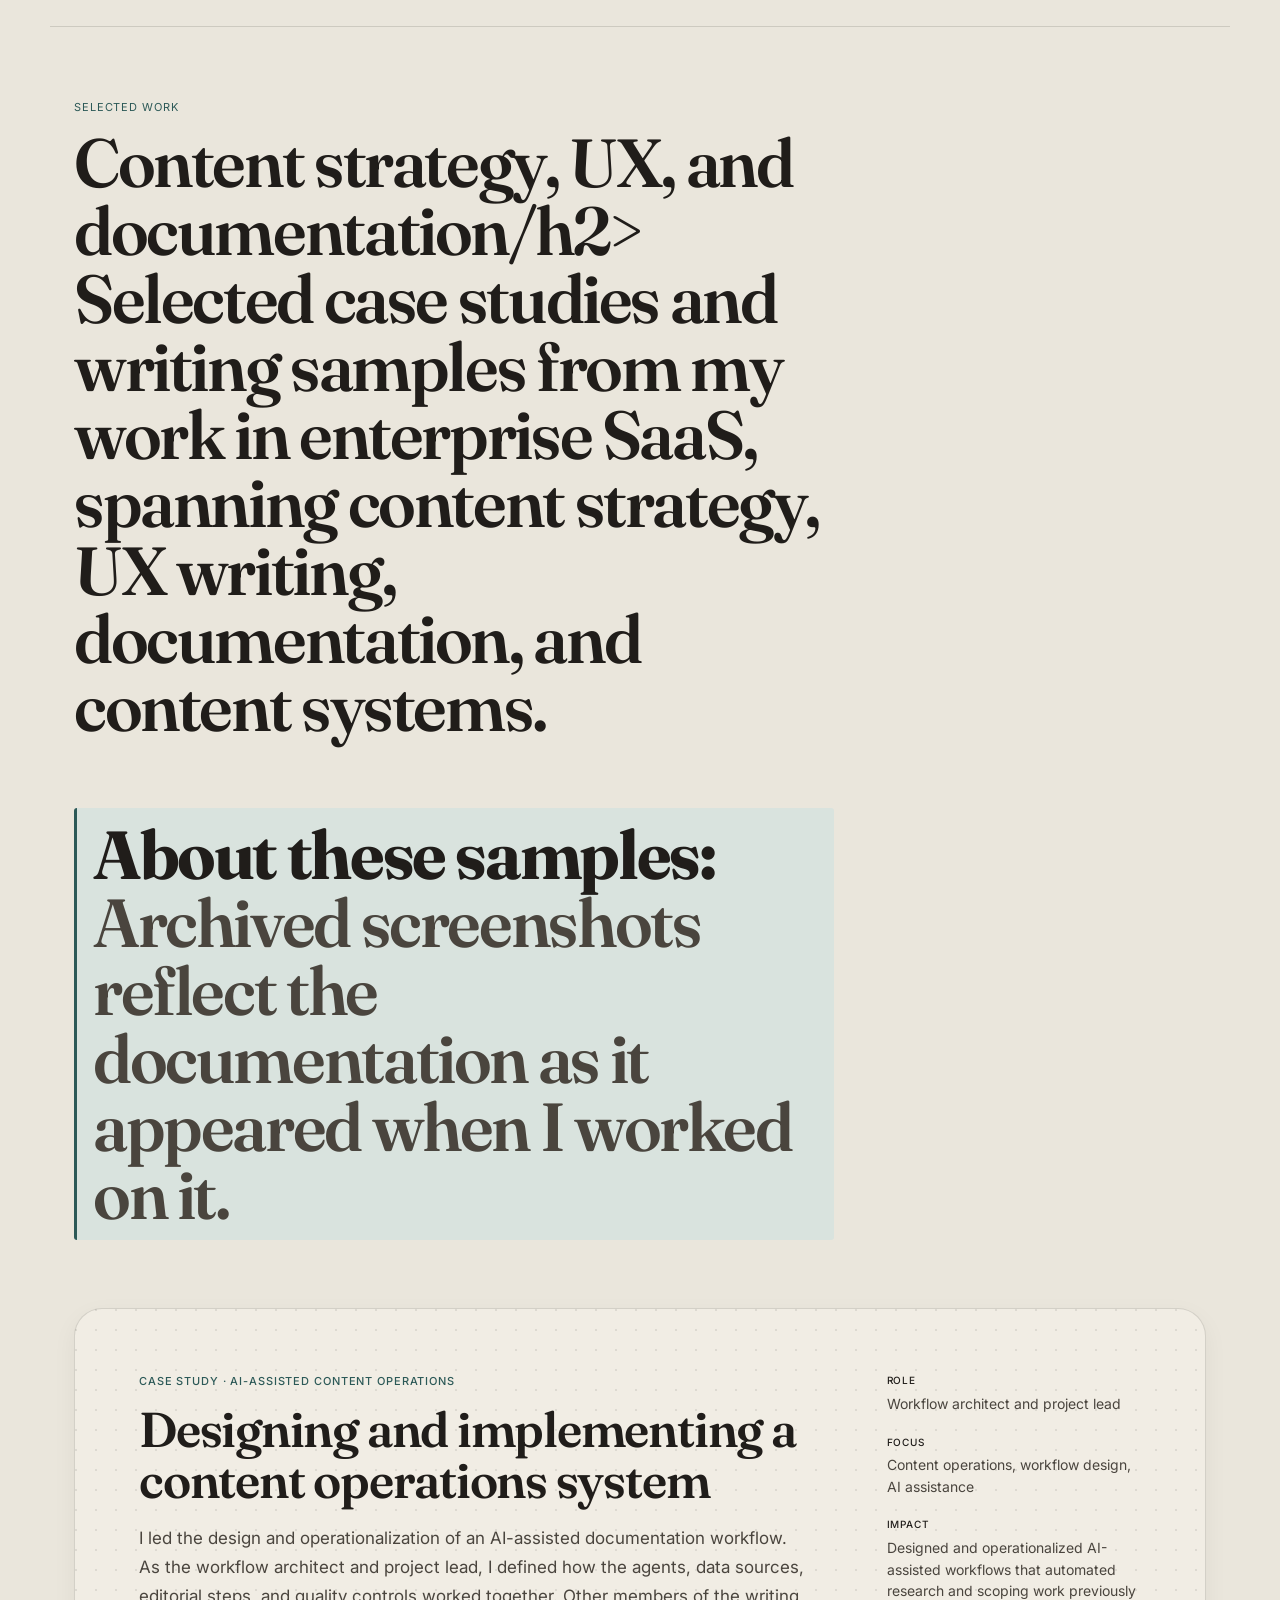
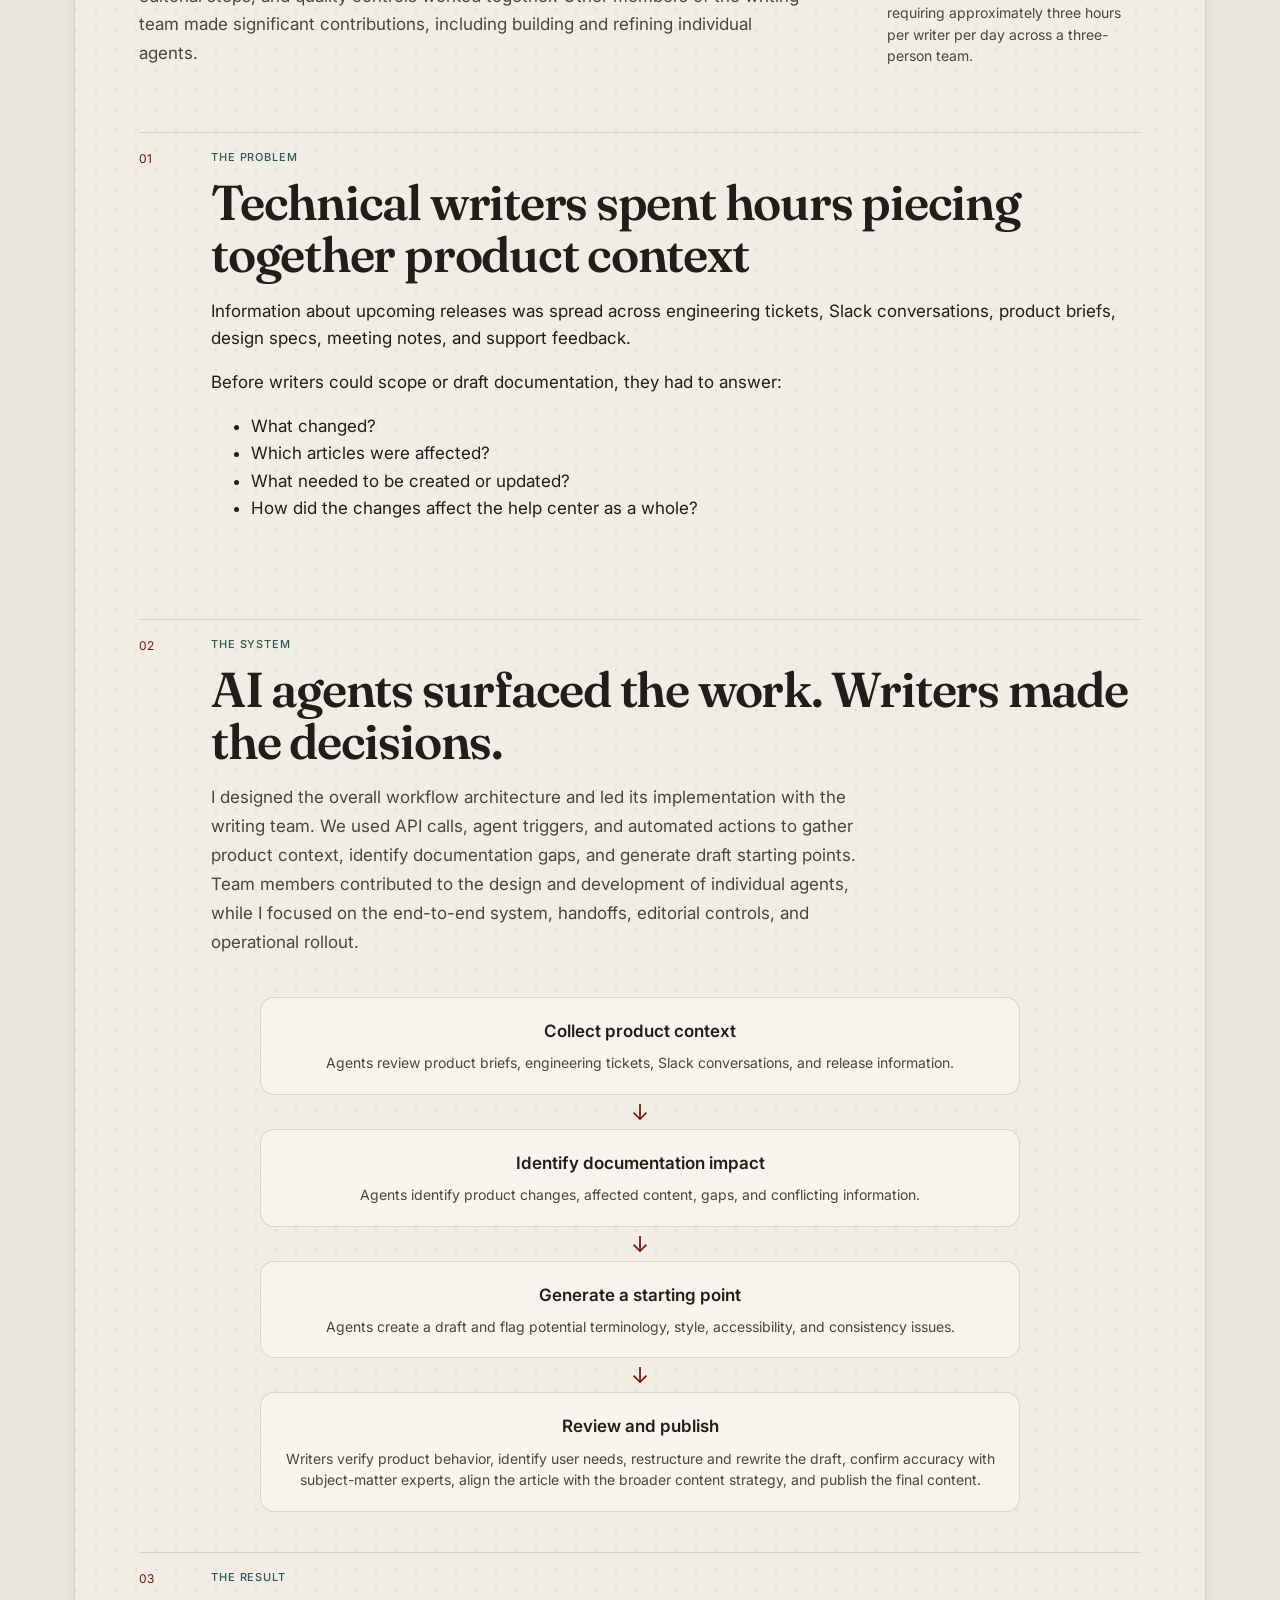
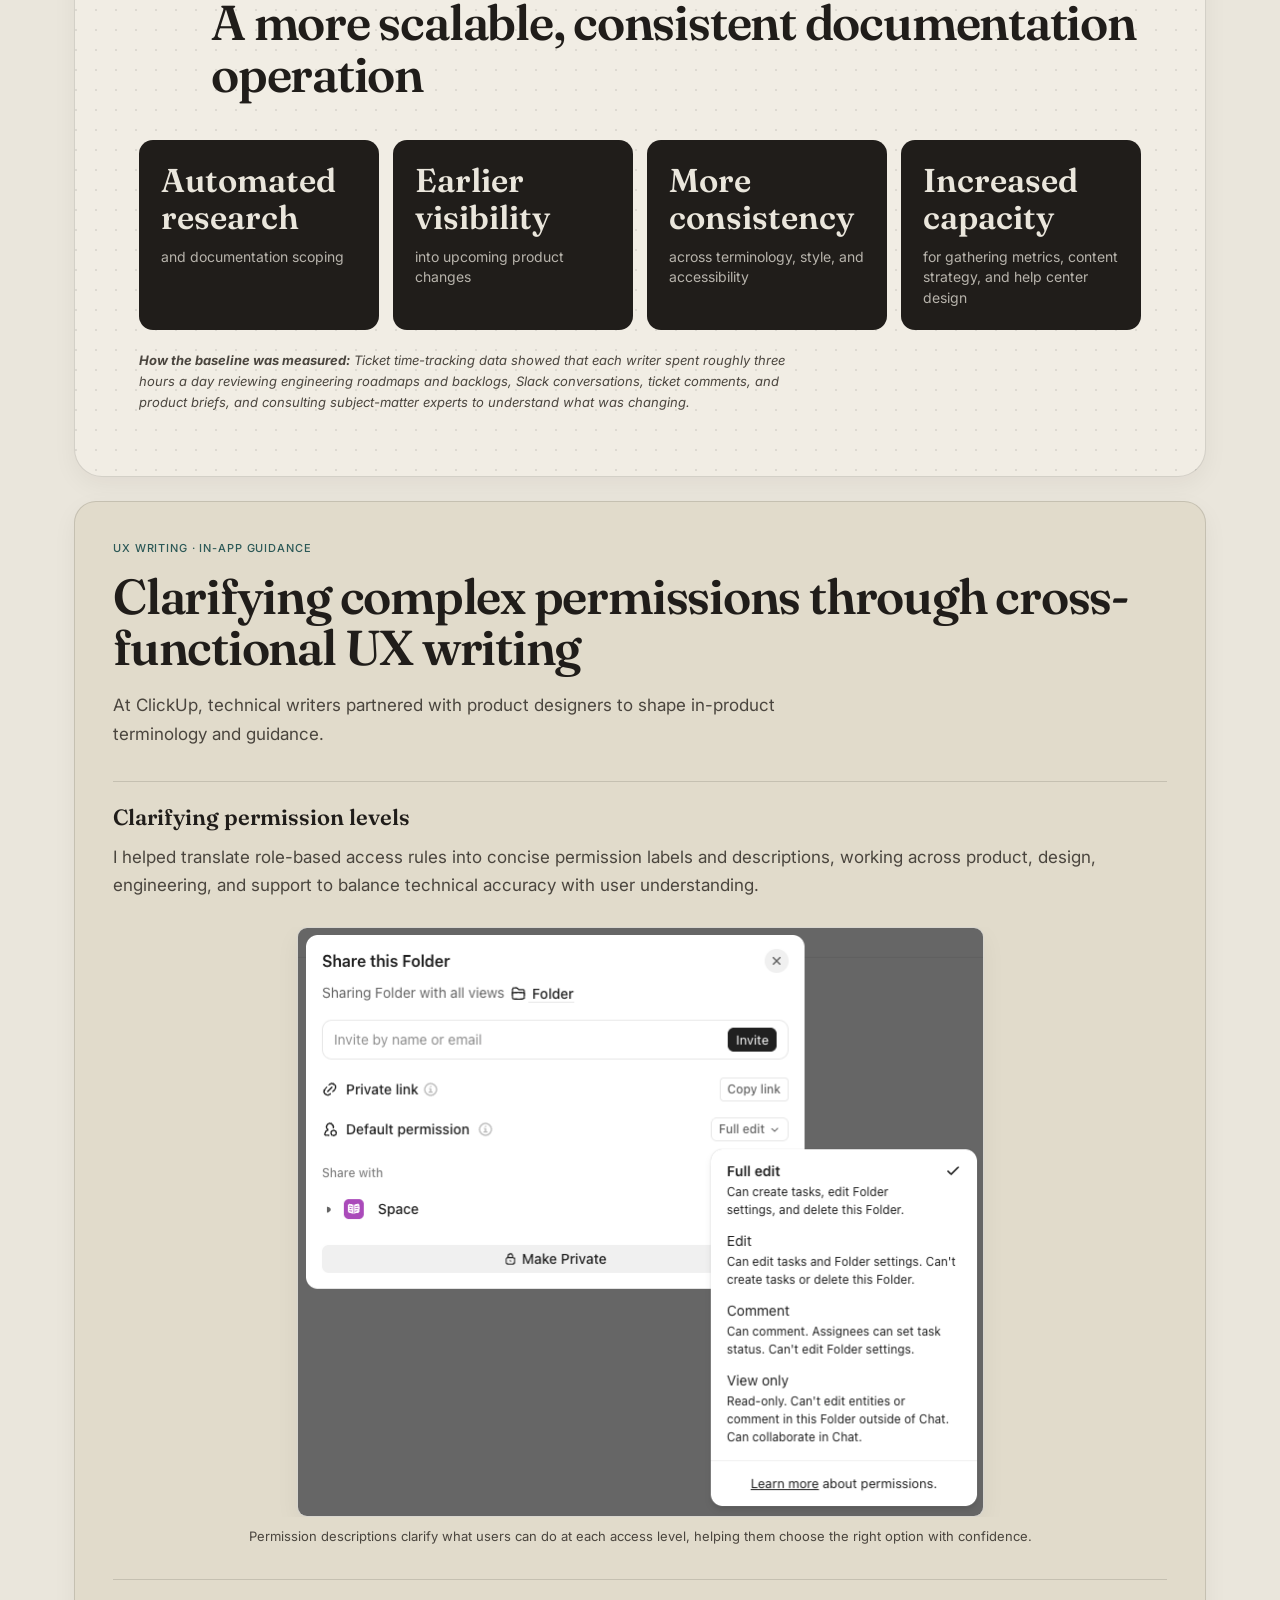
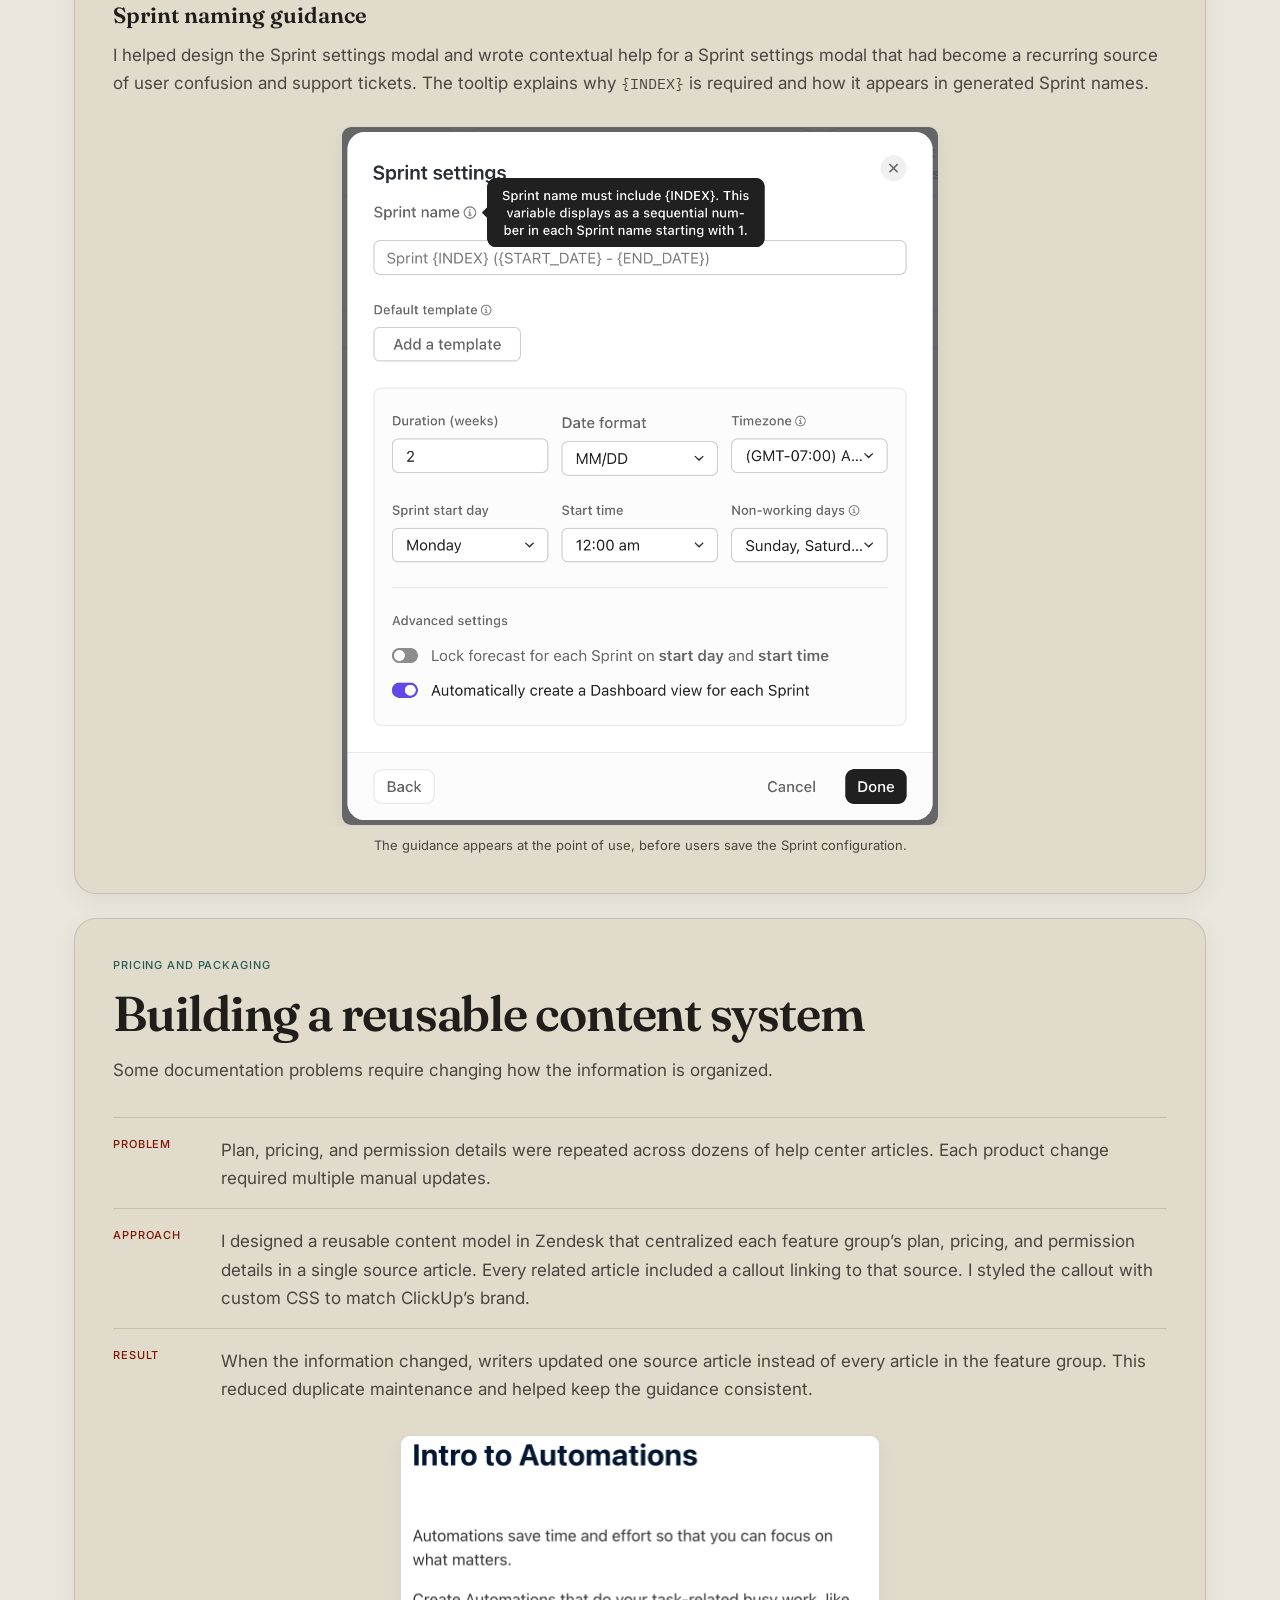
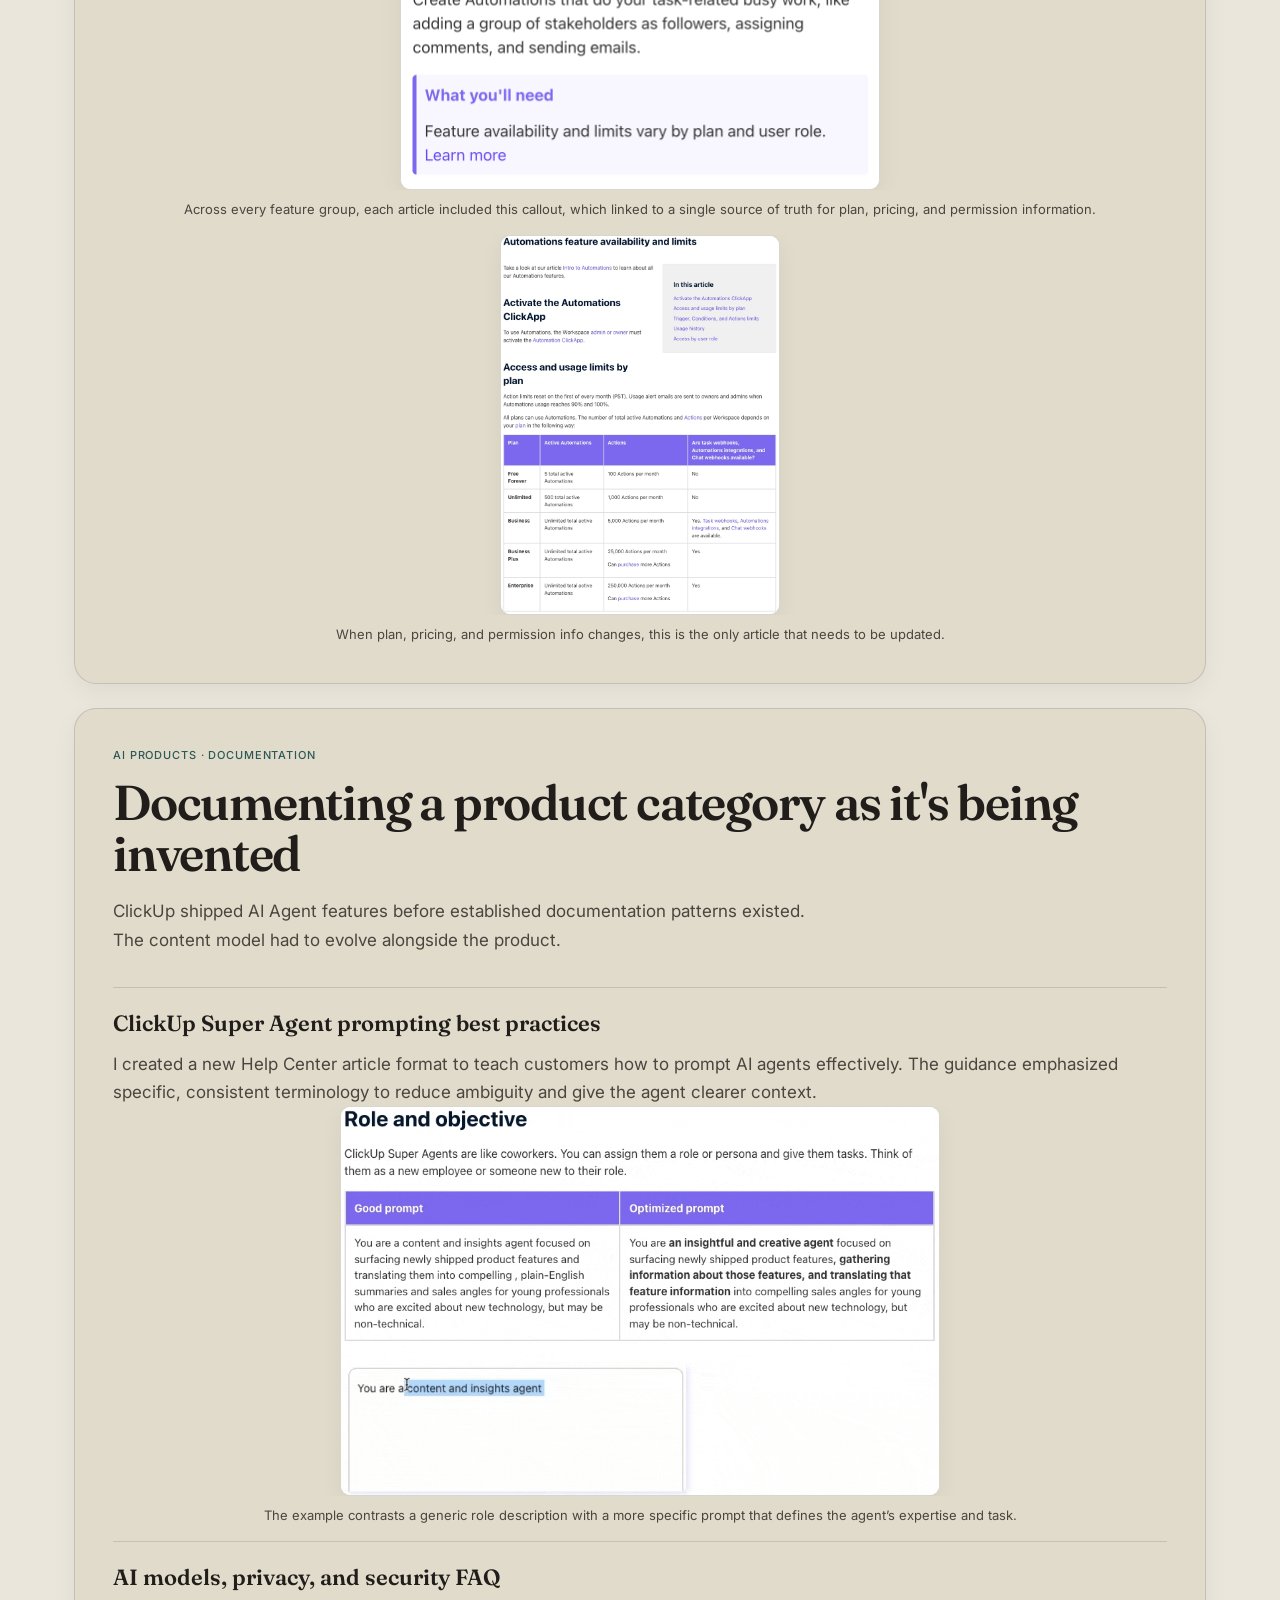
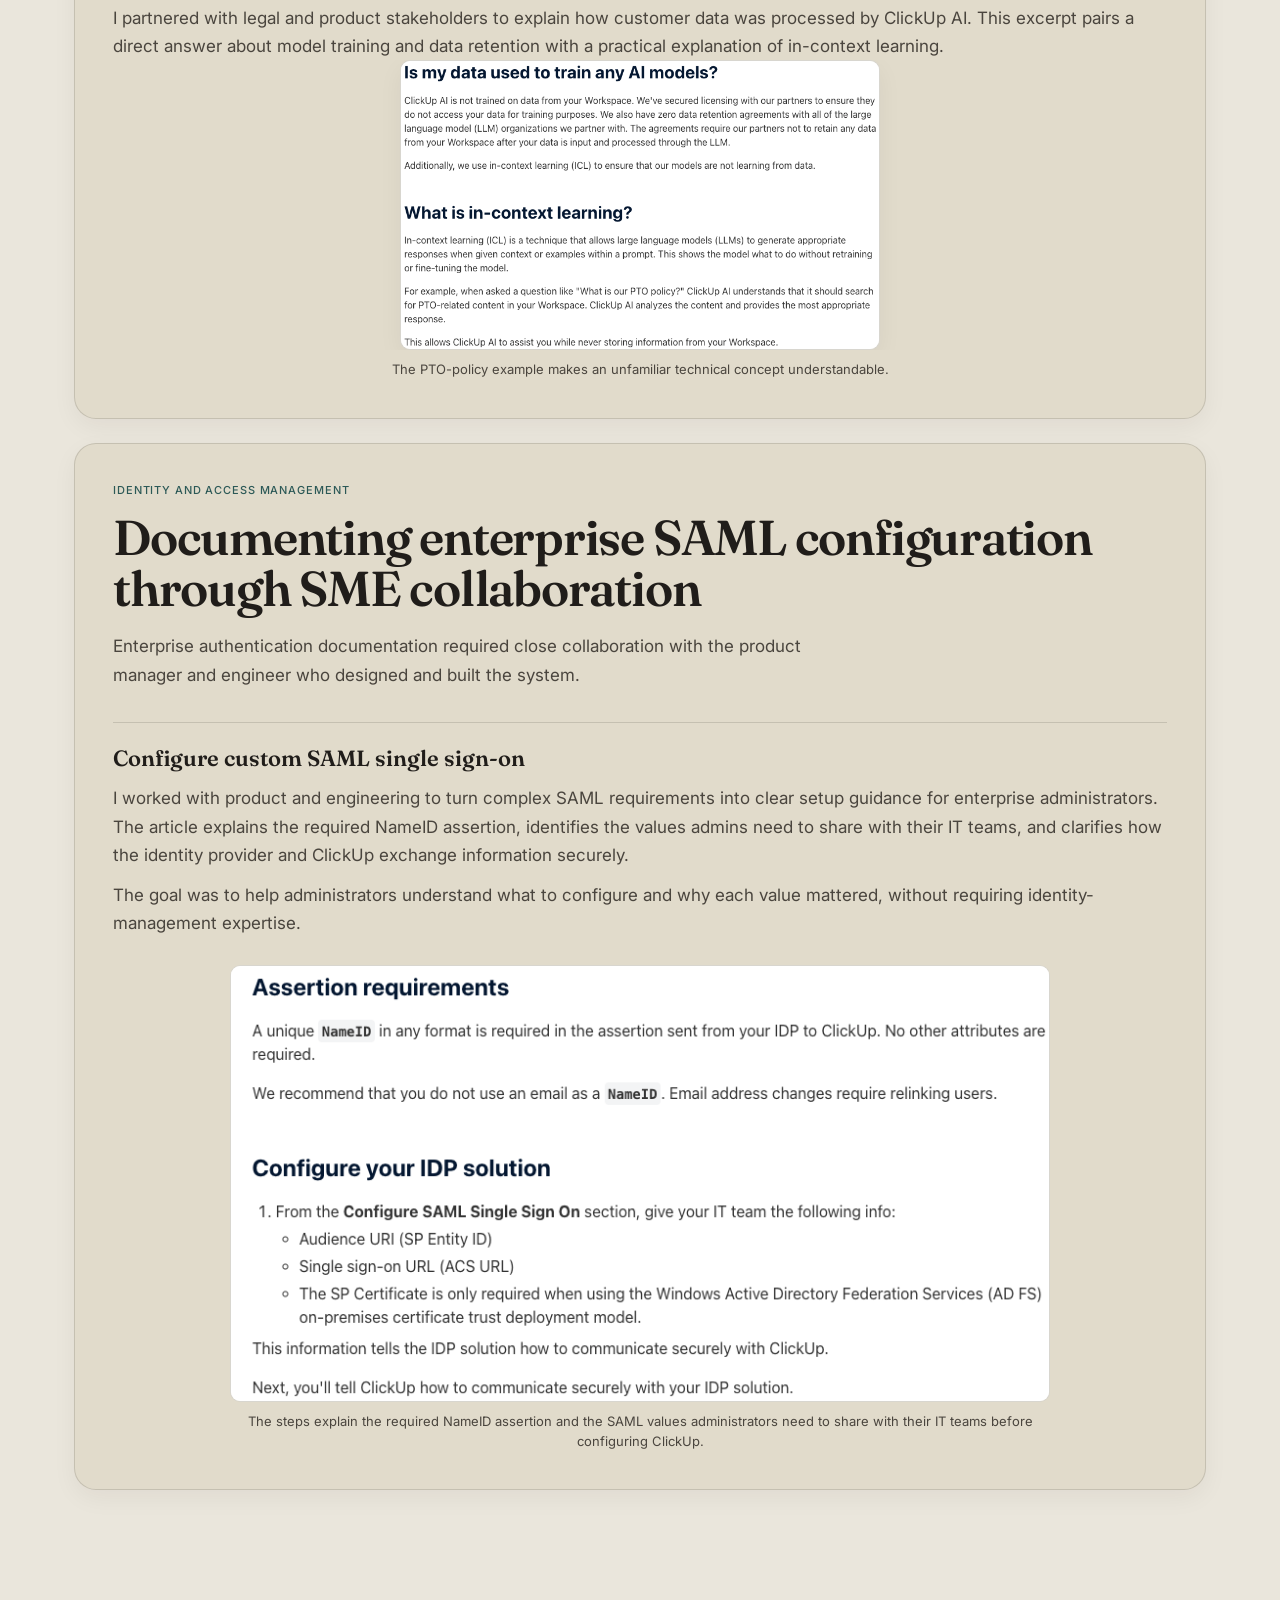
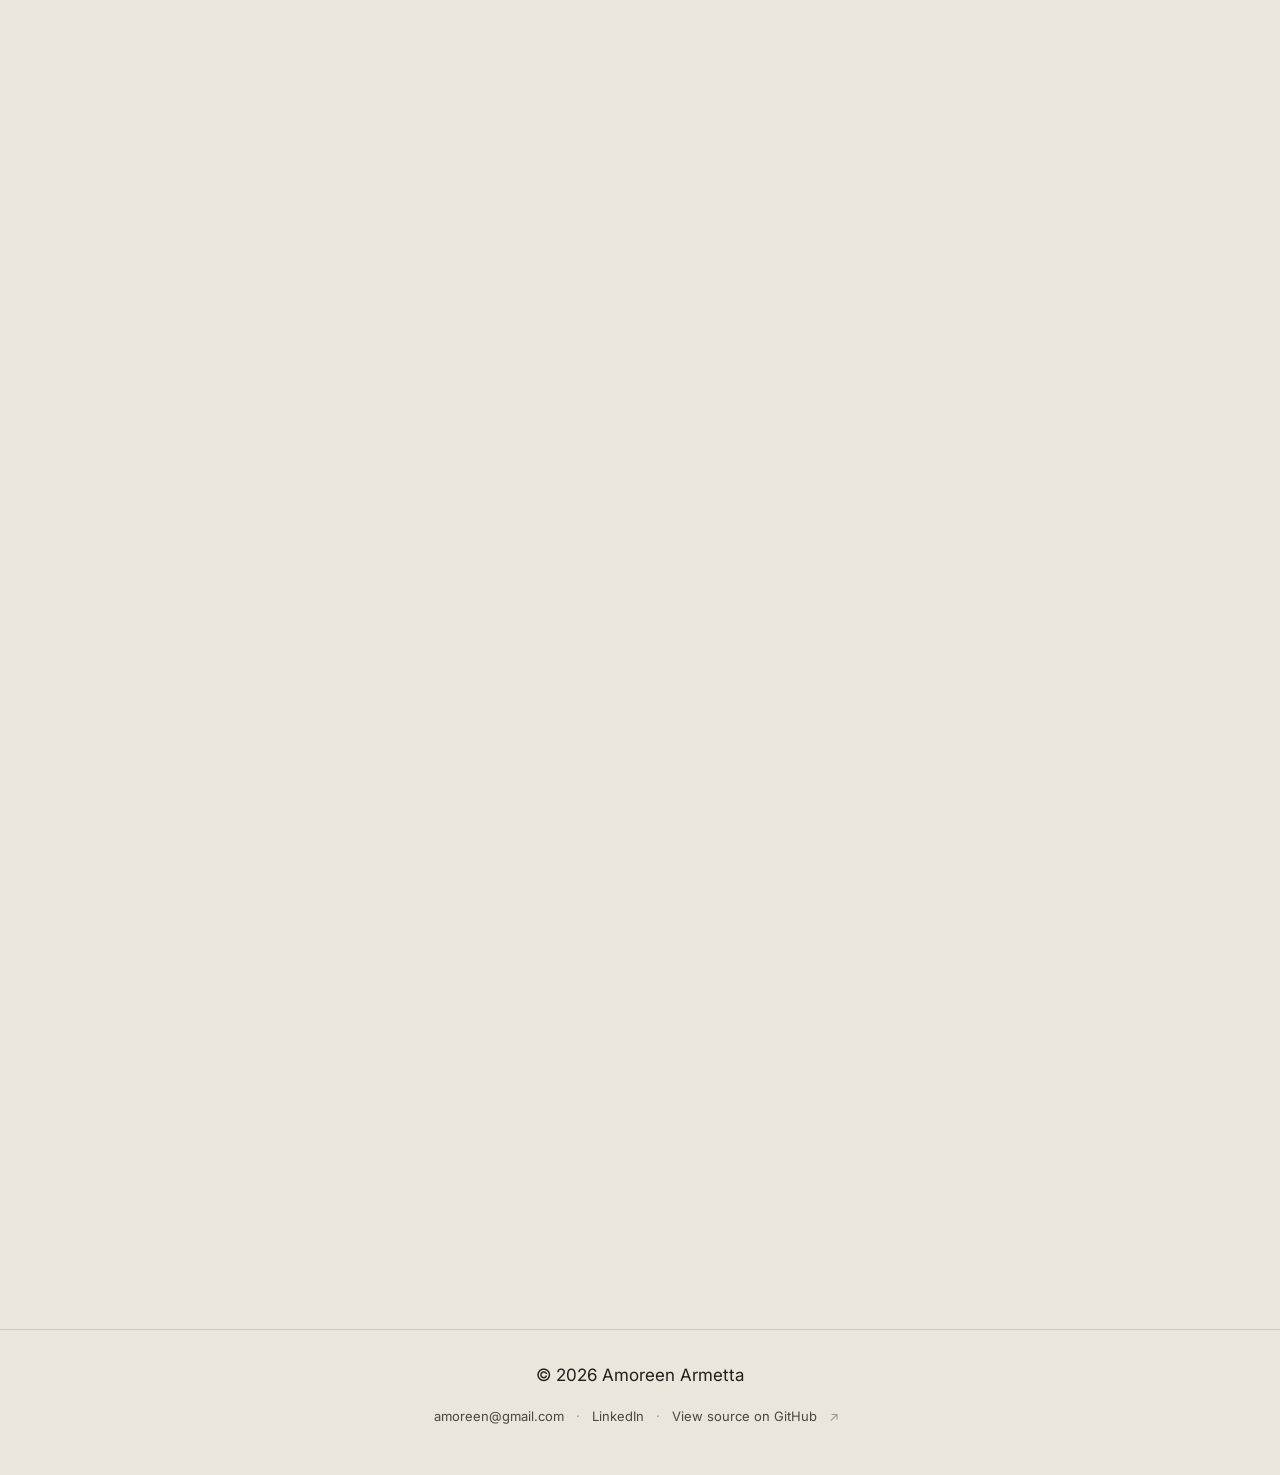
==== commit d3df7b0f: "Update index.html" ====
--- a/index.html
+++ b/index.html
@@ -174,8 +174,9 @@
     <div class="about-copy">
       <h2 class="about-intro">
         Hi, I'm Amoreen. </h2> 
-        <p class="about-text"> Over the past 7+ years, I've worked with product, engineering, design, marketing, and support to create documentation and UX content for 
-        enterprise SaaS products. </p>
+        <p class="about-text"> Over the past 7+ years, I've worked across content strategy, technical writing, and UX writing for complex enterprise SaaS products. I 
+          collaborate with product, engineering, design, marketing, and support to turn complex systems into clear content and intuitive experiences.
+        </p>
        <p class="about-text">
         These principles guide my work:
       </p>
@@ -212,10 +213,10 @@
       <div class="projects-heading reveal">
         <p class="filed-under">SELECTED WORK</p>
 
-        <h2>Documentation and content systems</h2>
+        <h2>Content strategy, UX, and documentation/h2>
 
         <p>
-          Selected case studies and writing samples from my work in enterprise SaaS, spanning documentation, UX content, and content operations.
+          Selected case studies and writing samples from my work in enterprise SaaS, spanning content strategy, UX writing, documentation, and content systems.
         </p>
         <p class="project-note">
           <strong>About these samples:</strong> Archived screenshots reflect the documentation as it appeared when I worked on it.
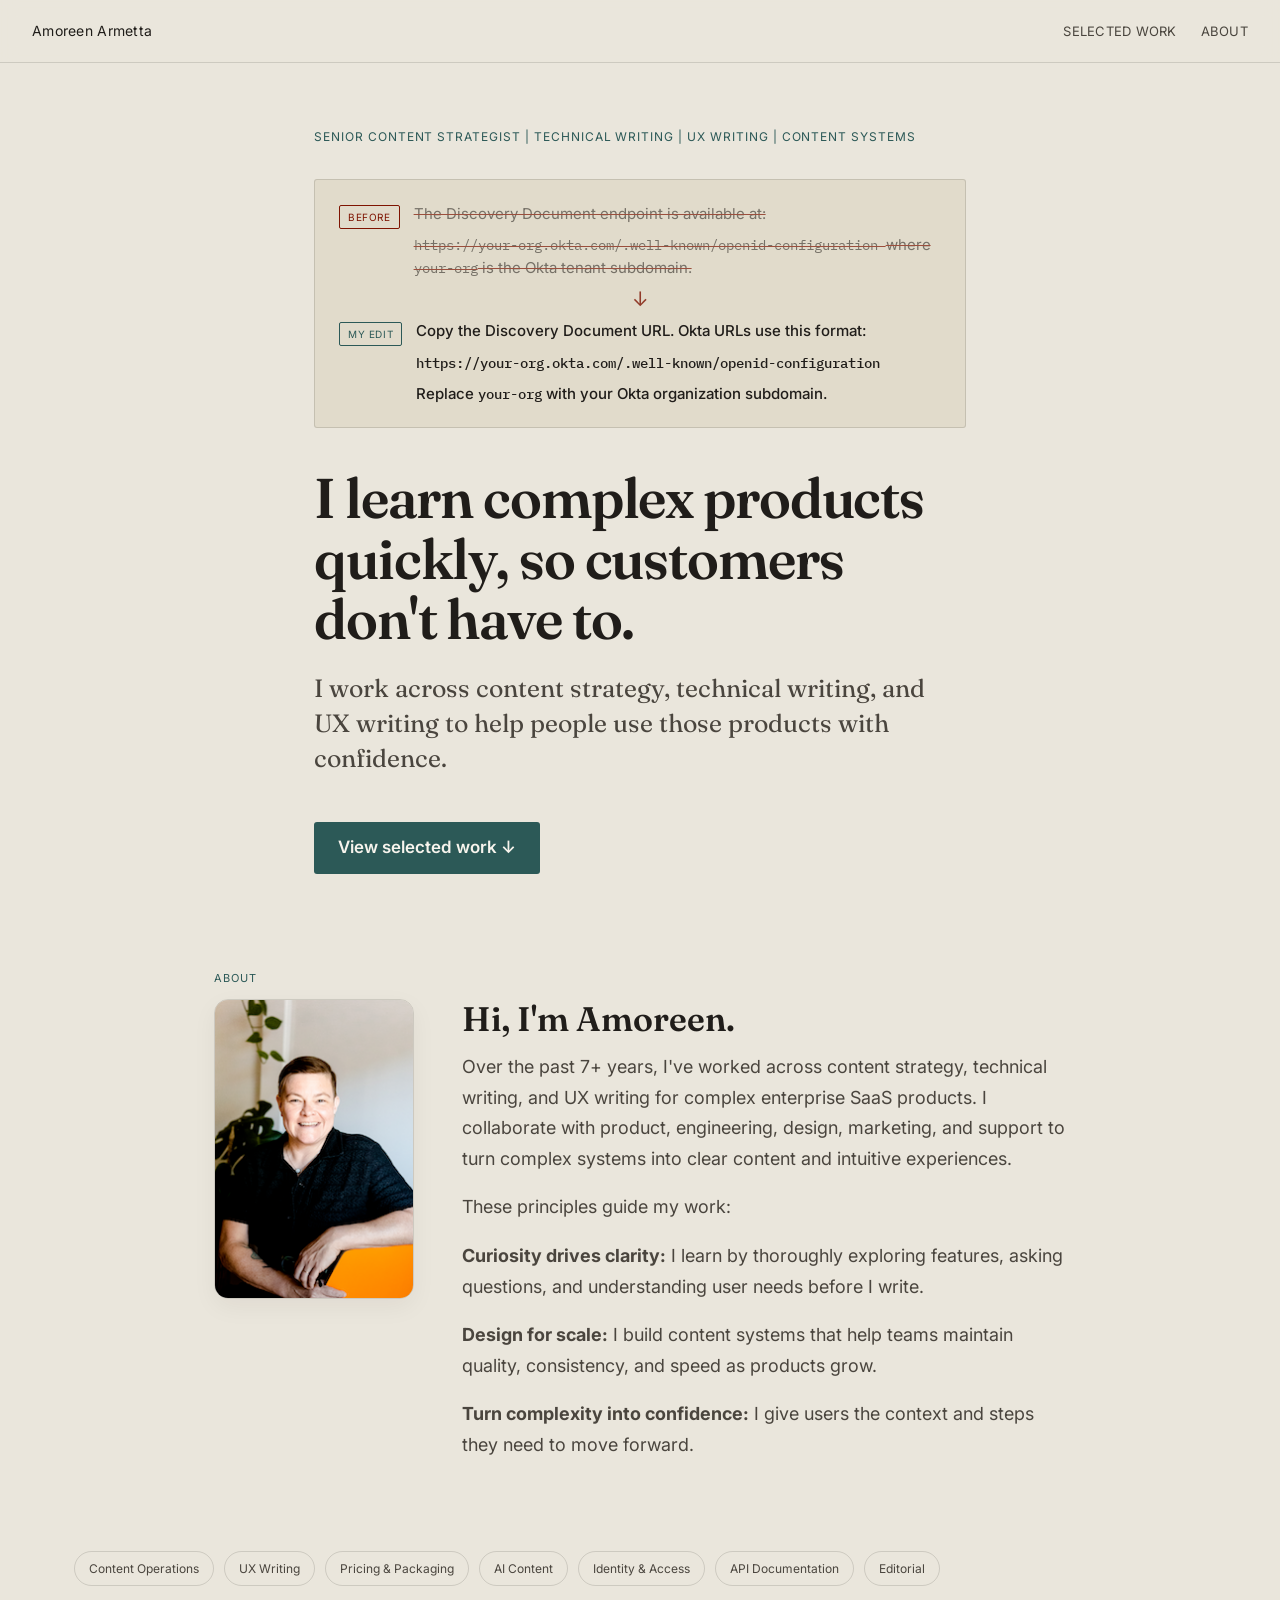
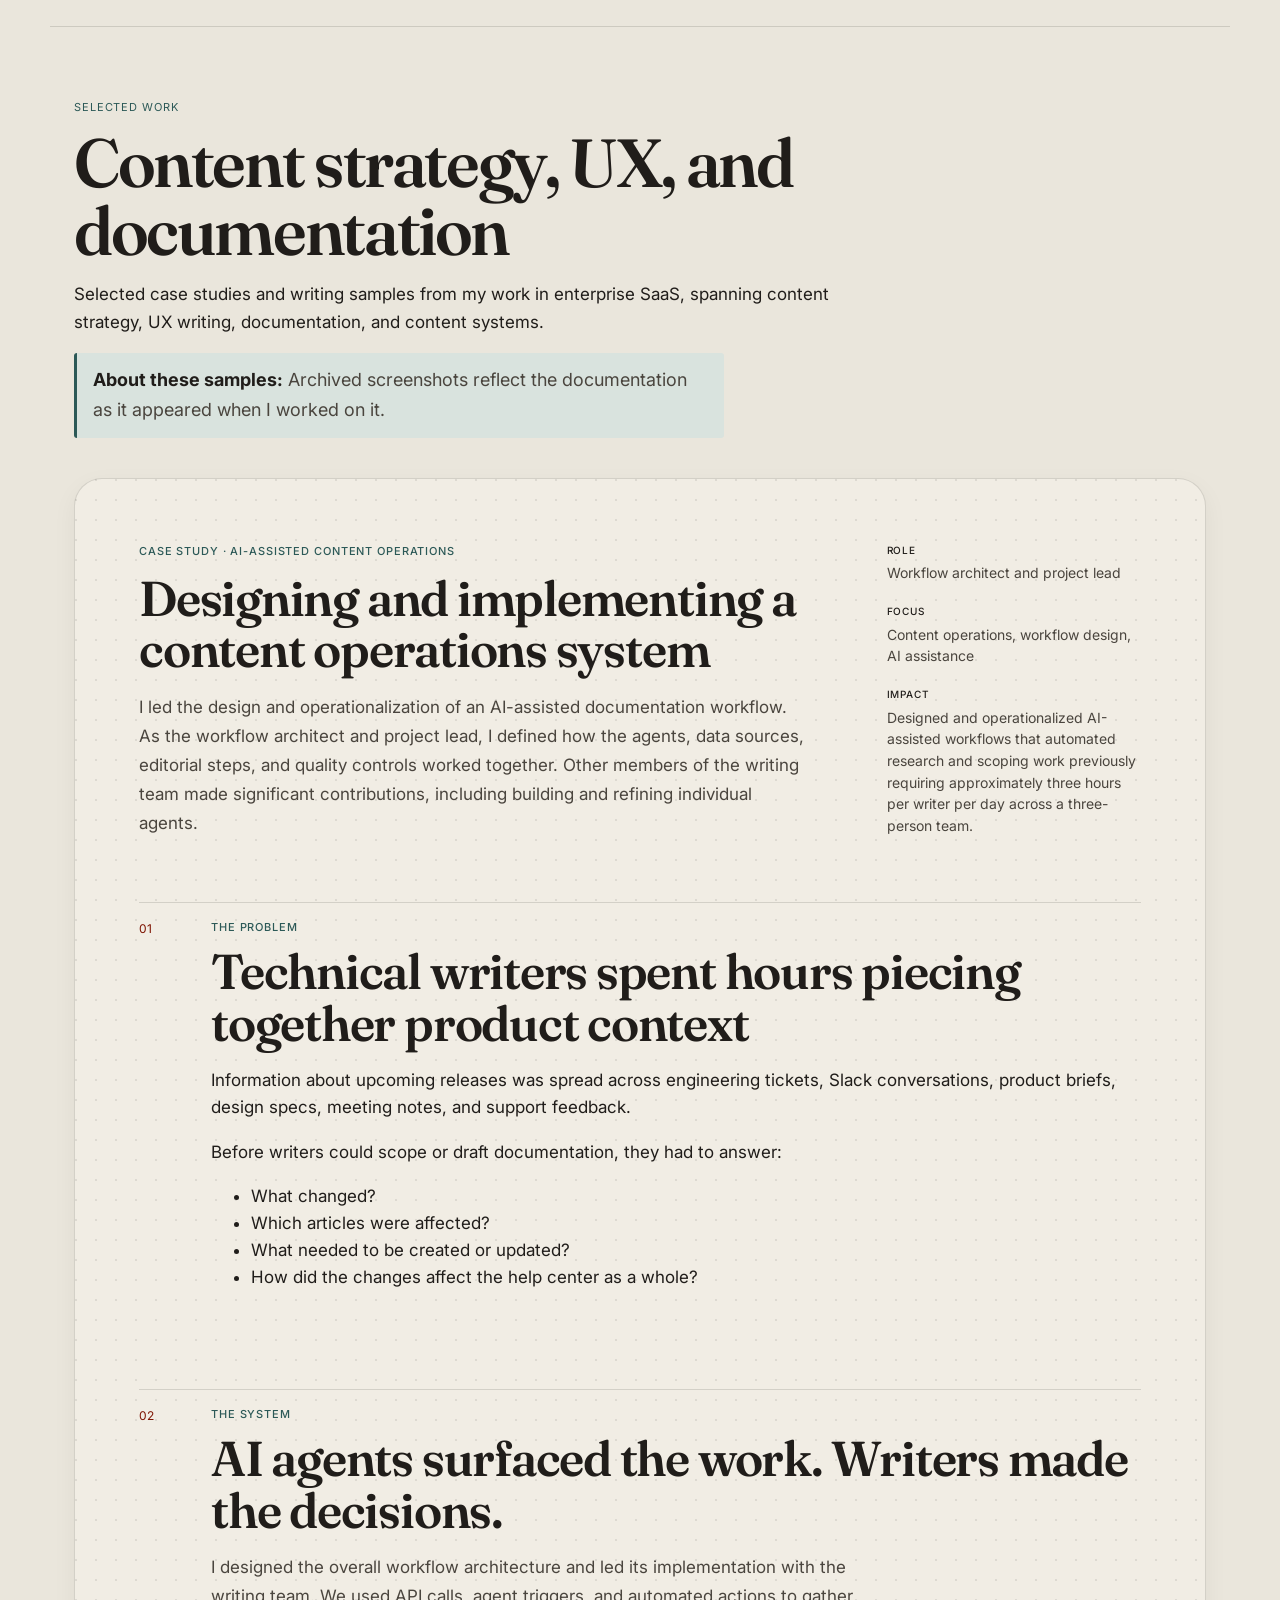
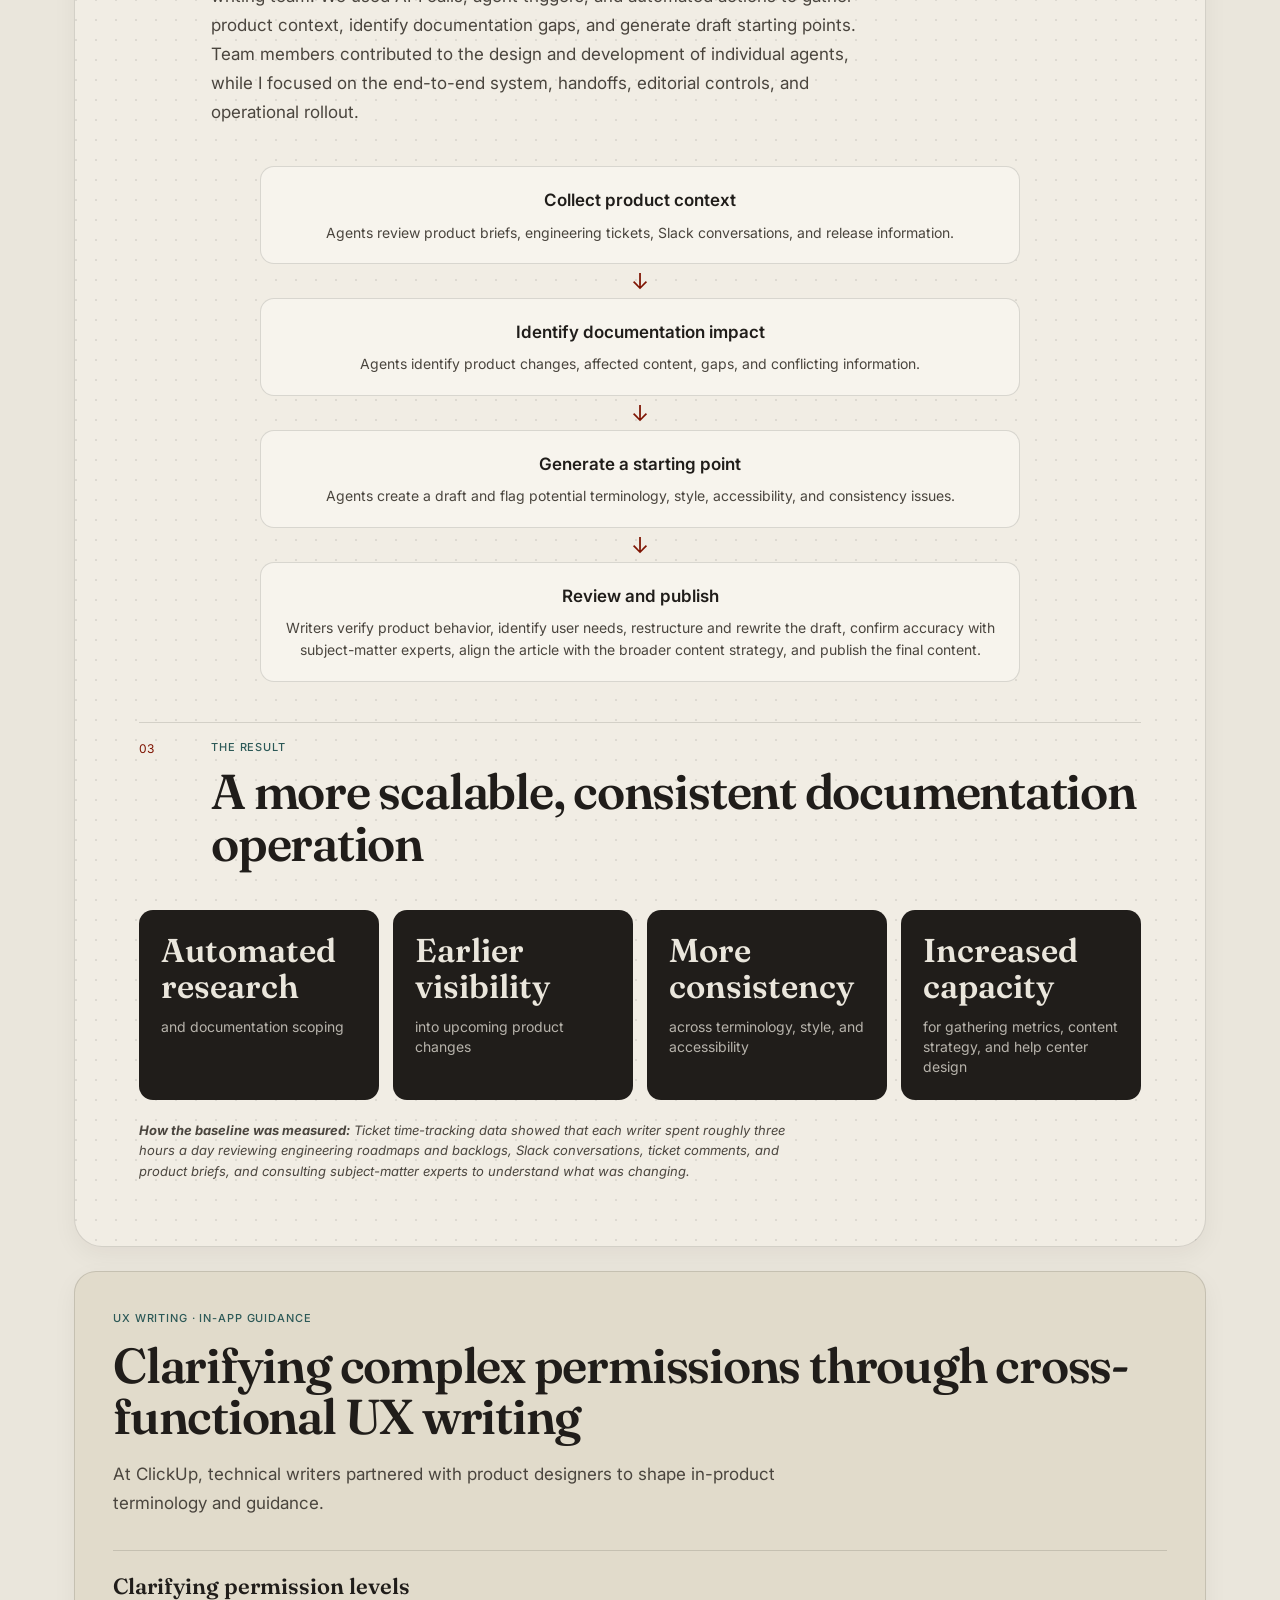
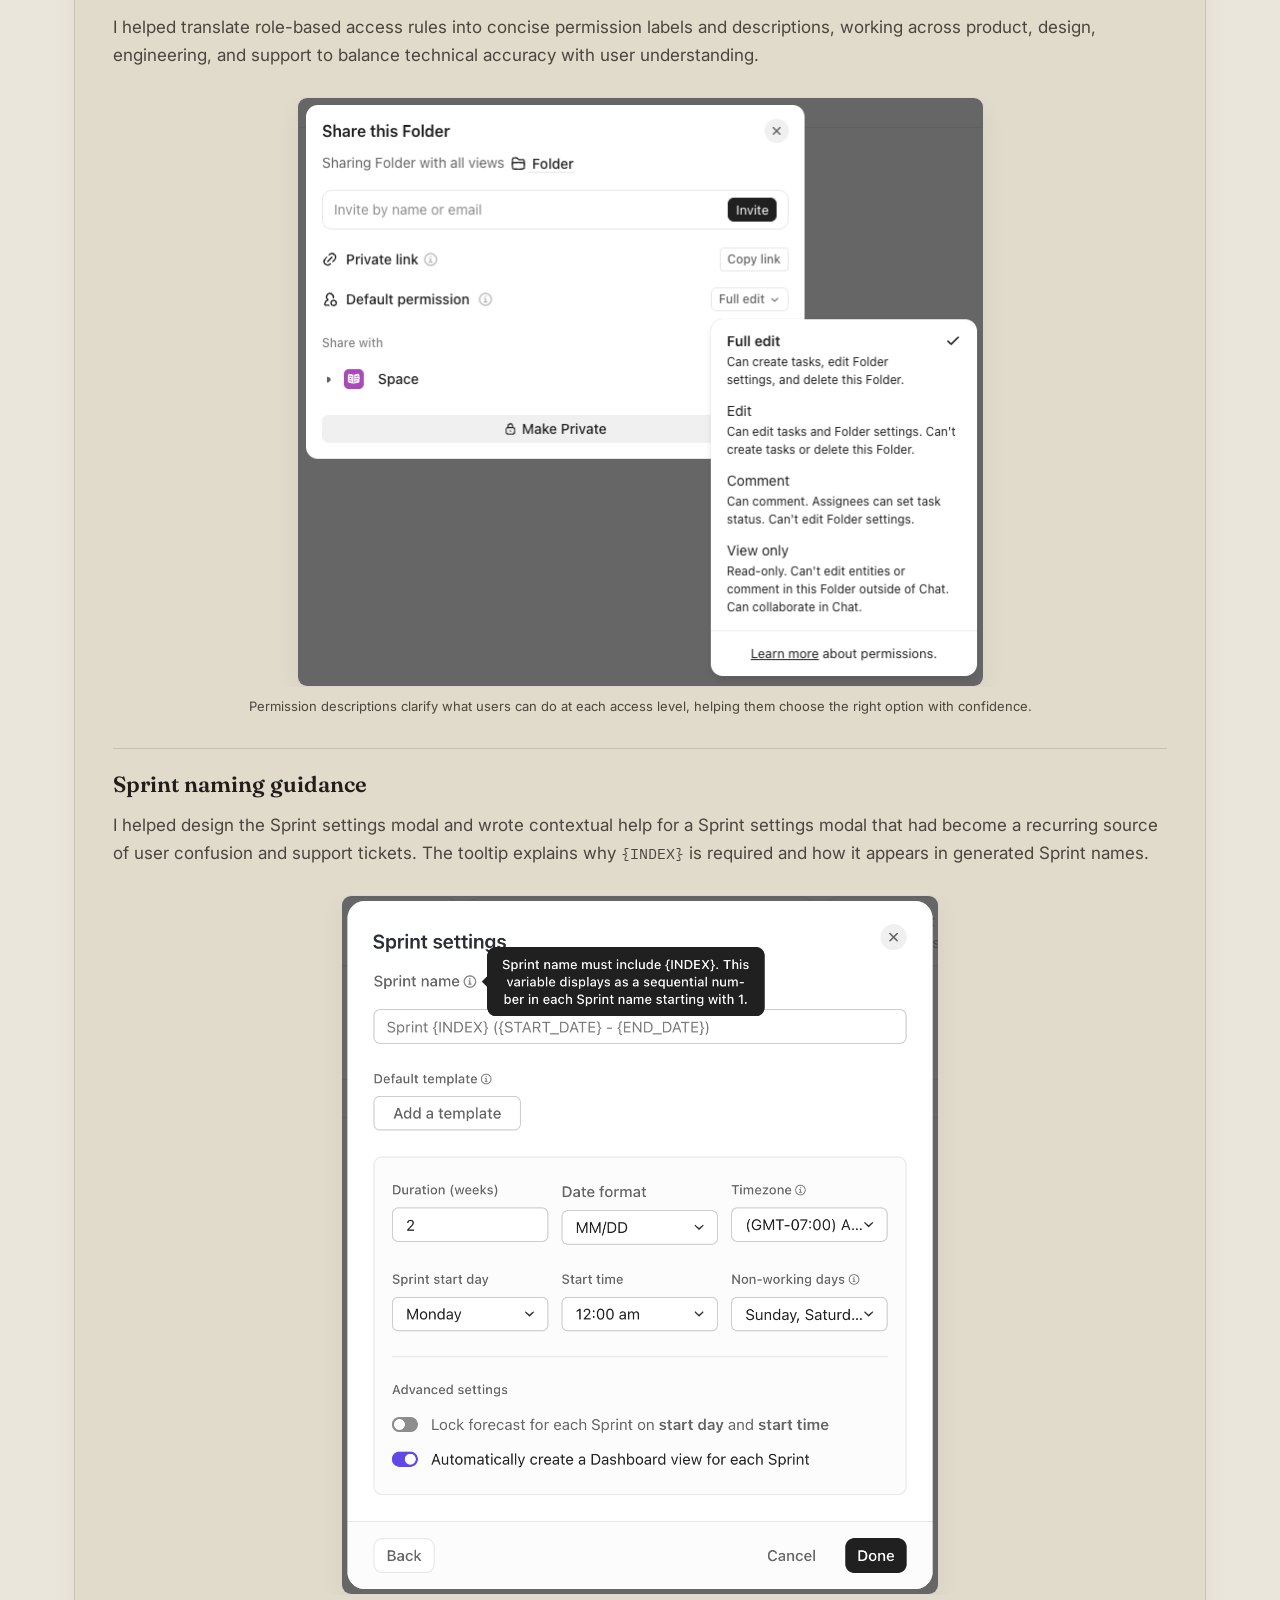
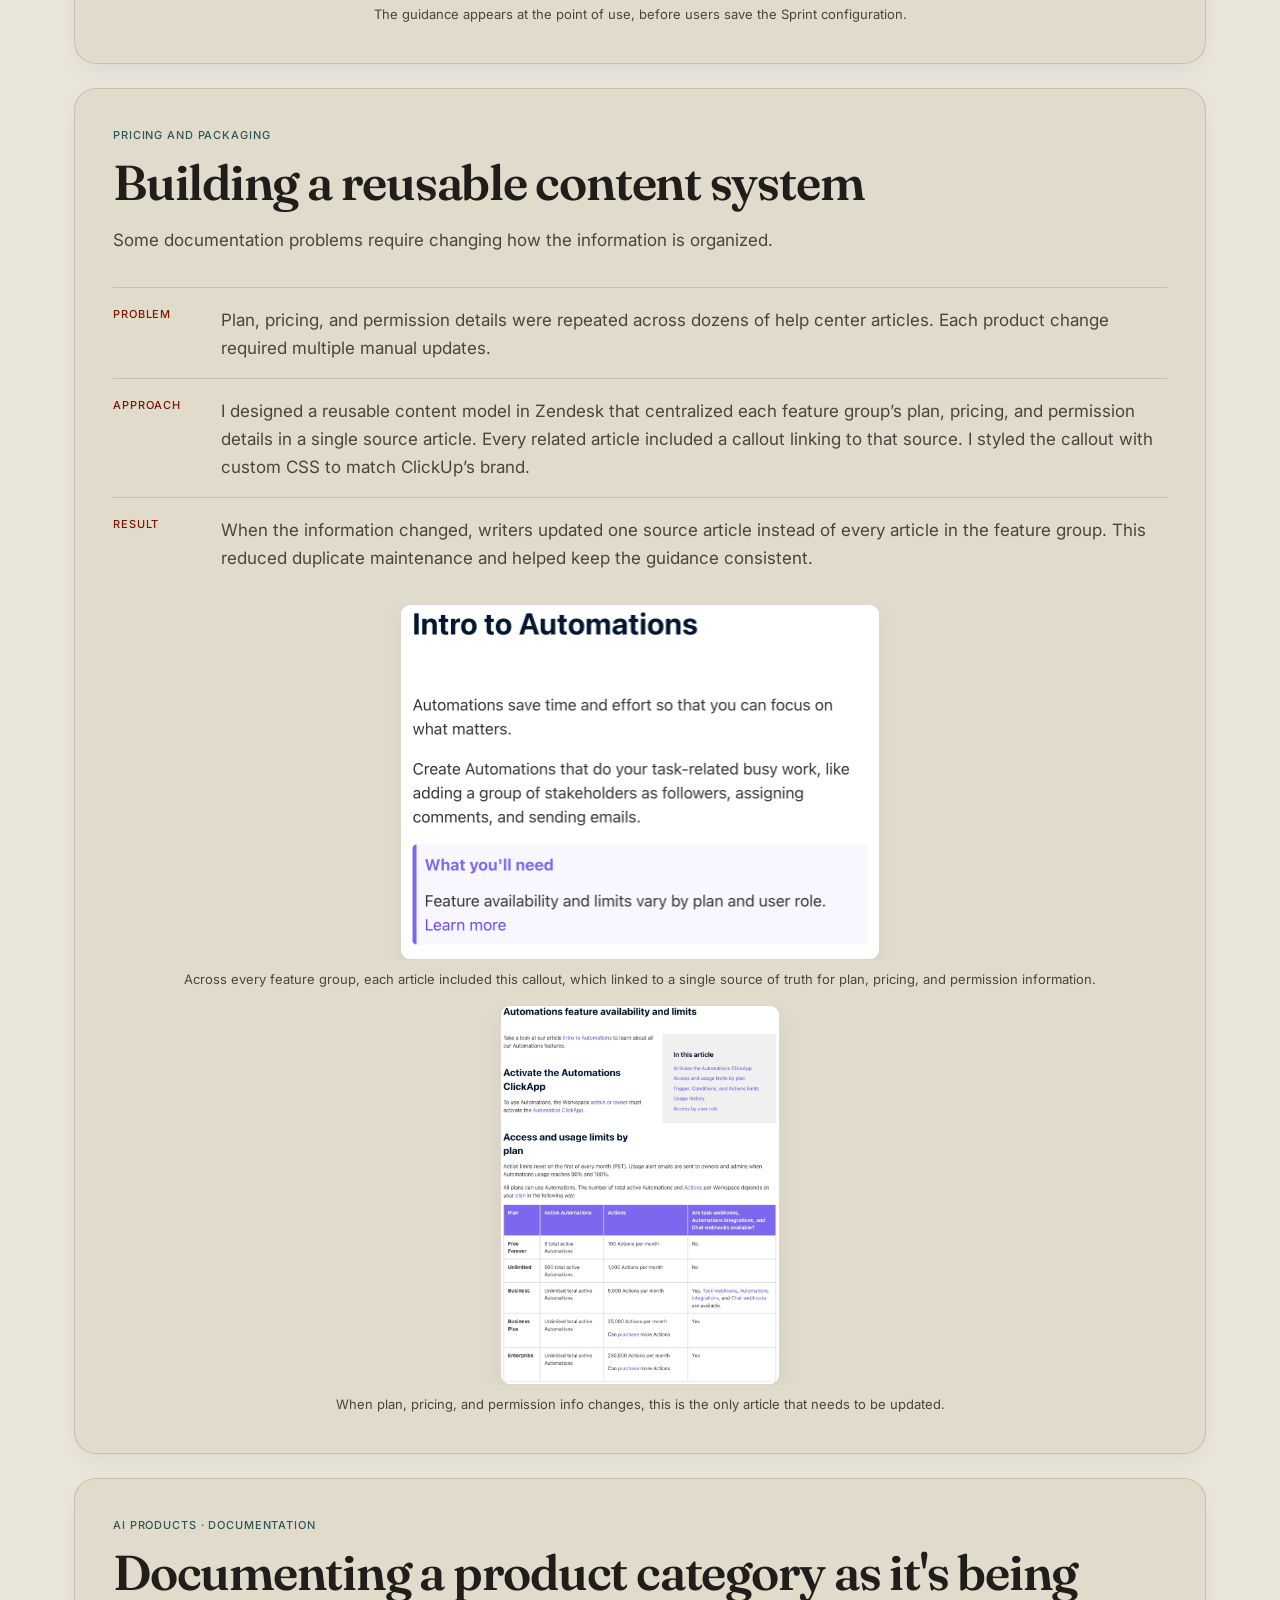
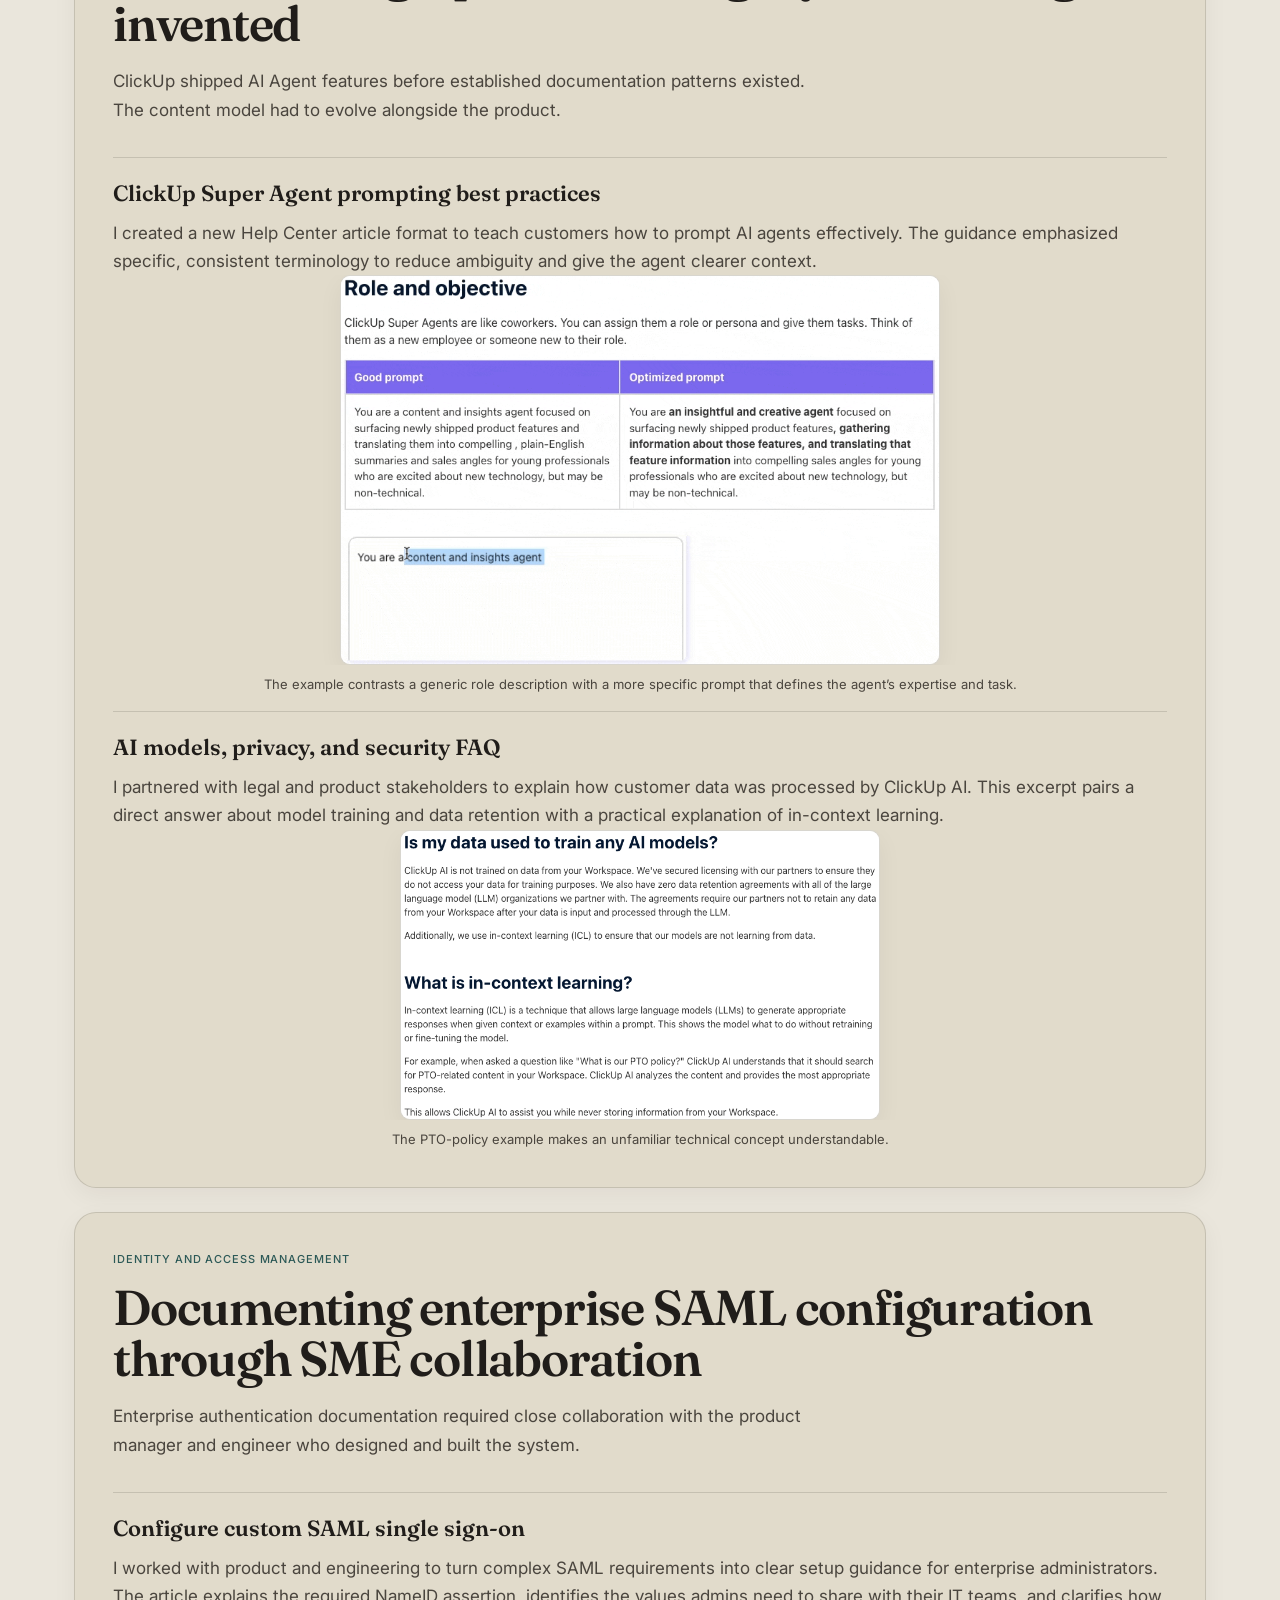
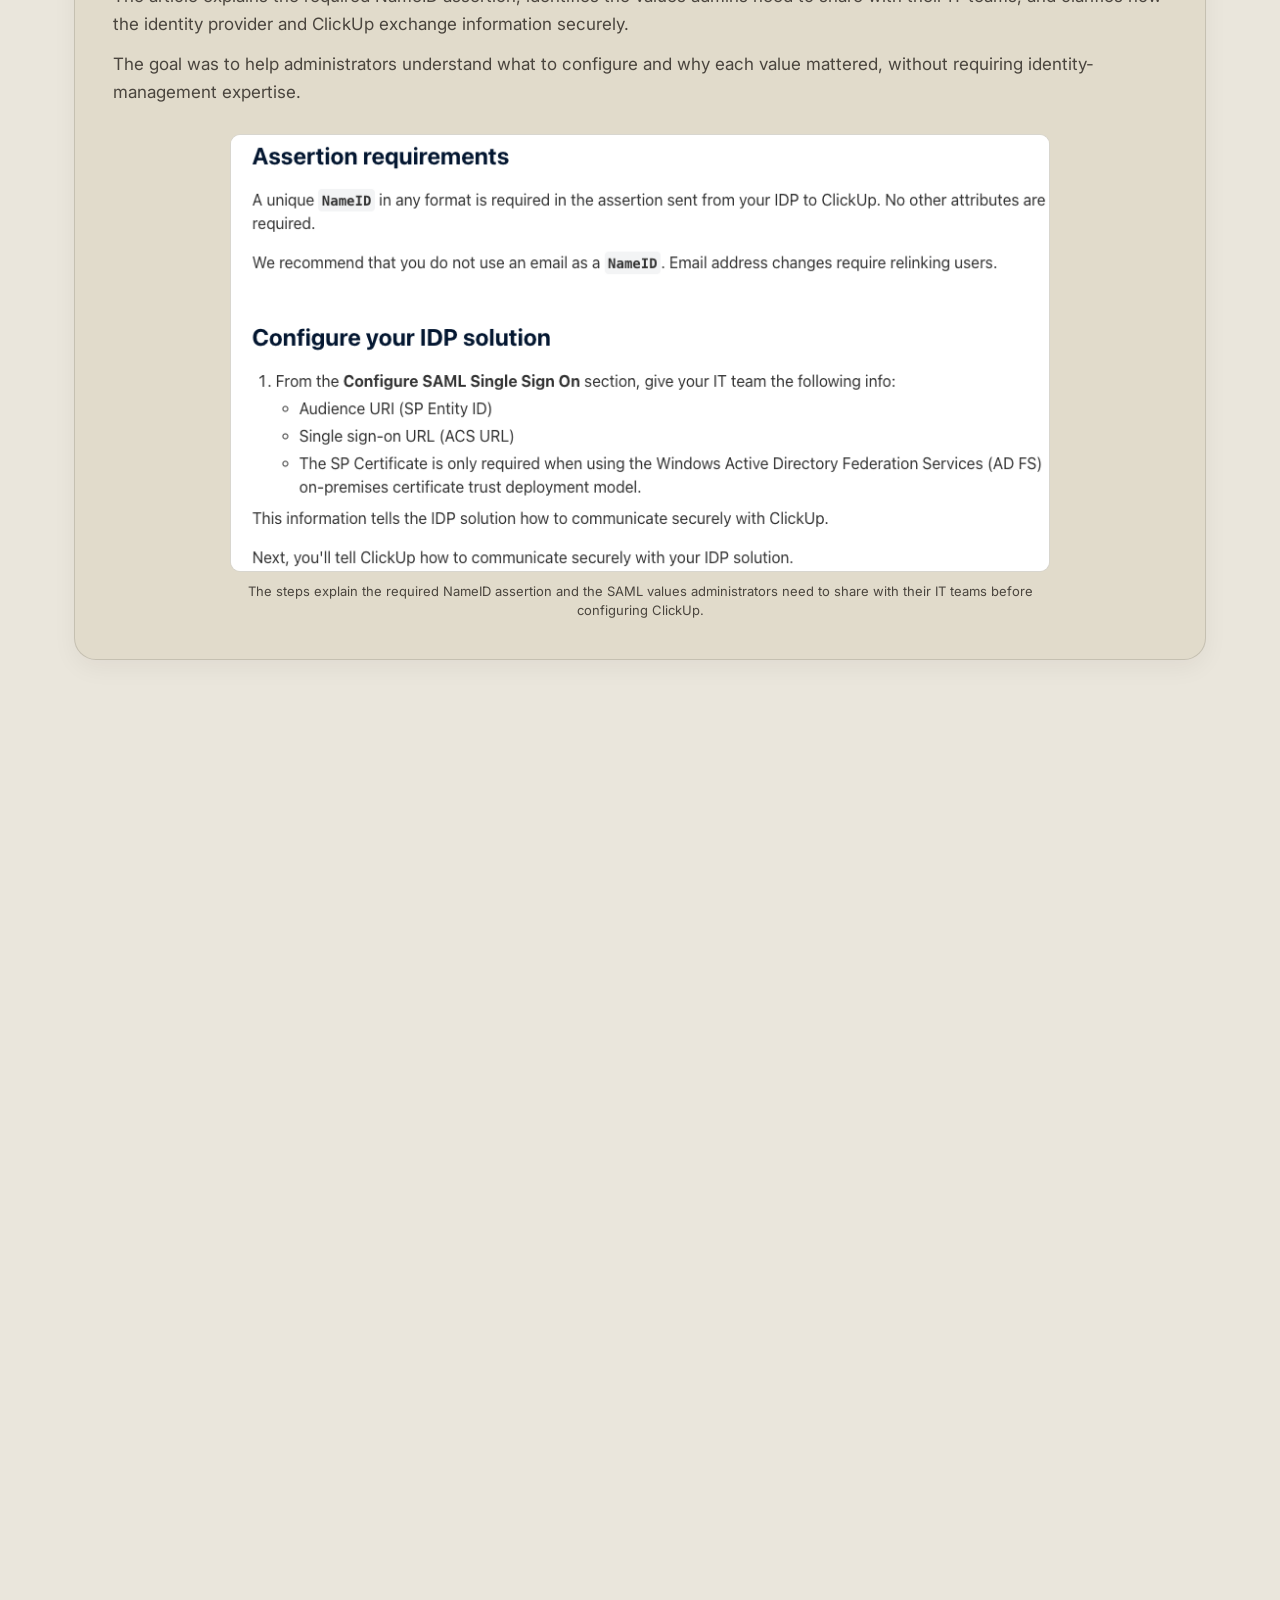
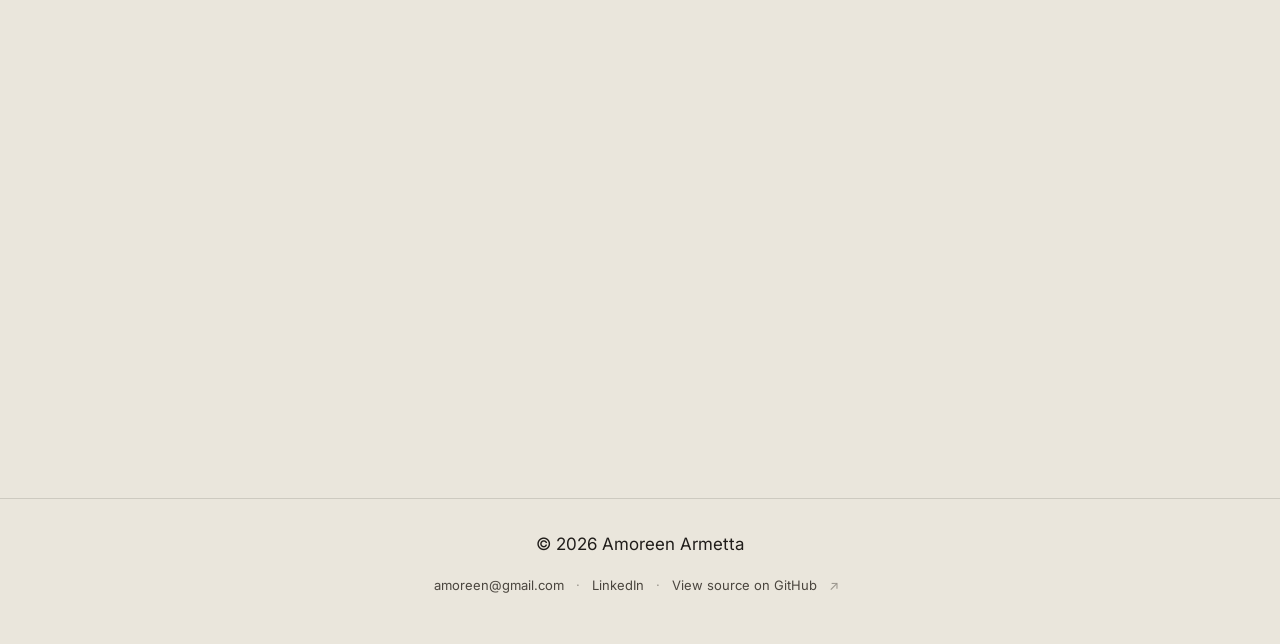
==== commit c8216f52: "Update index.html" ====
--- a/index.html
+++ b/index.html
@@ -213,7 +213,7 @@
       <div class="projects-heading reveal">
         <p class="filed-under">SELECTED WORK</p>
 
-        <h2>Content strategy, UX, and documentation/h2>
+        <h2>Content strategy, UX, and documentation</h2>
 
         <p>
           Selected case studies and writing samples from my work in enterprise SaaS, spanning content strategy, UX writing, documentation, and content systems.
@@ -222,7 +222,6 @@
           <strong>About these samples:</strong> Archived screenshots reflect the documentation as it appeared when I worked on it.
         </p>
       </div>
-
 
       <div class="projects-grid">
 
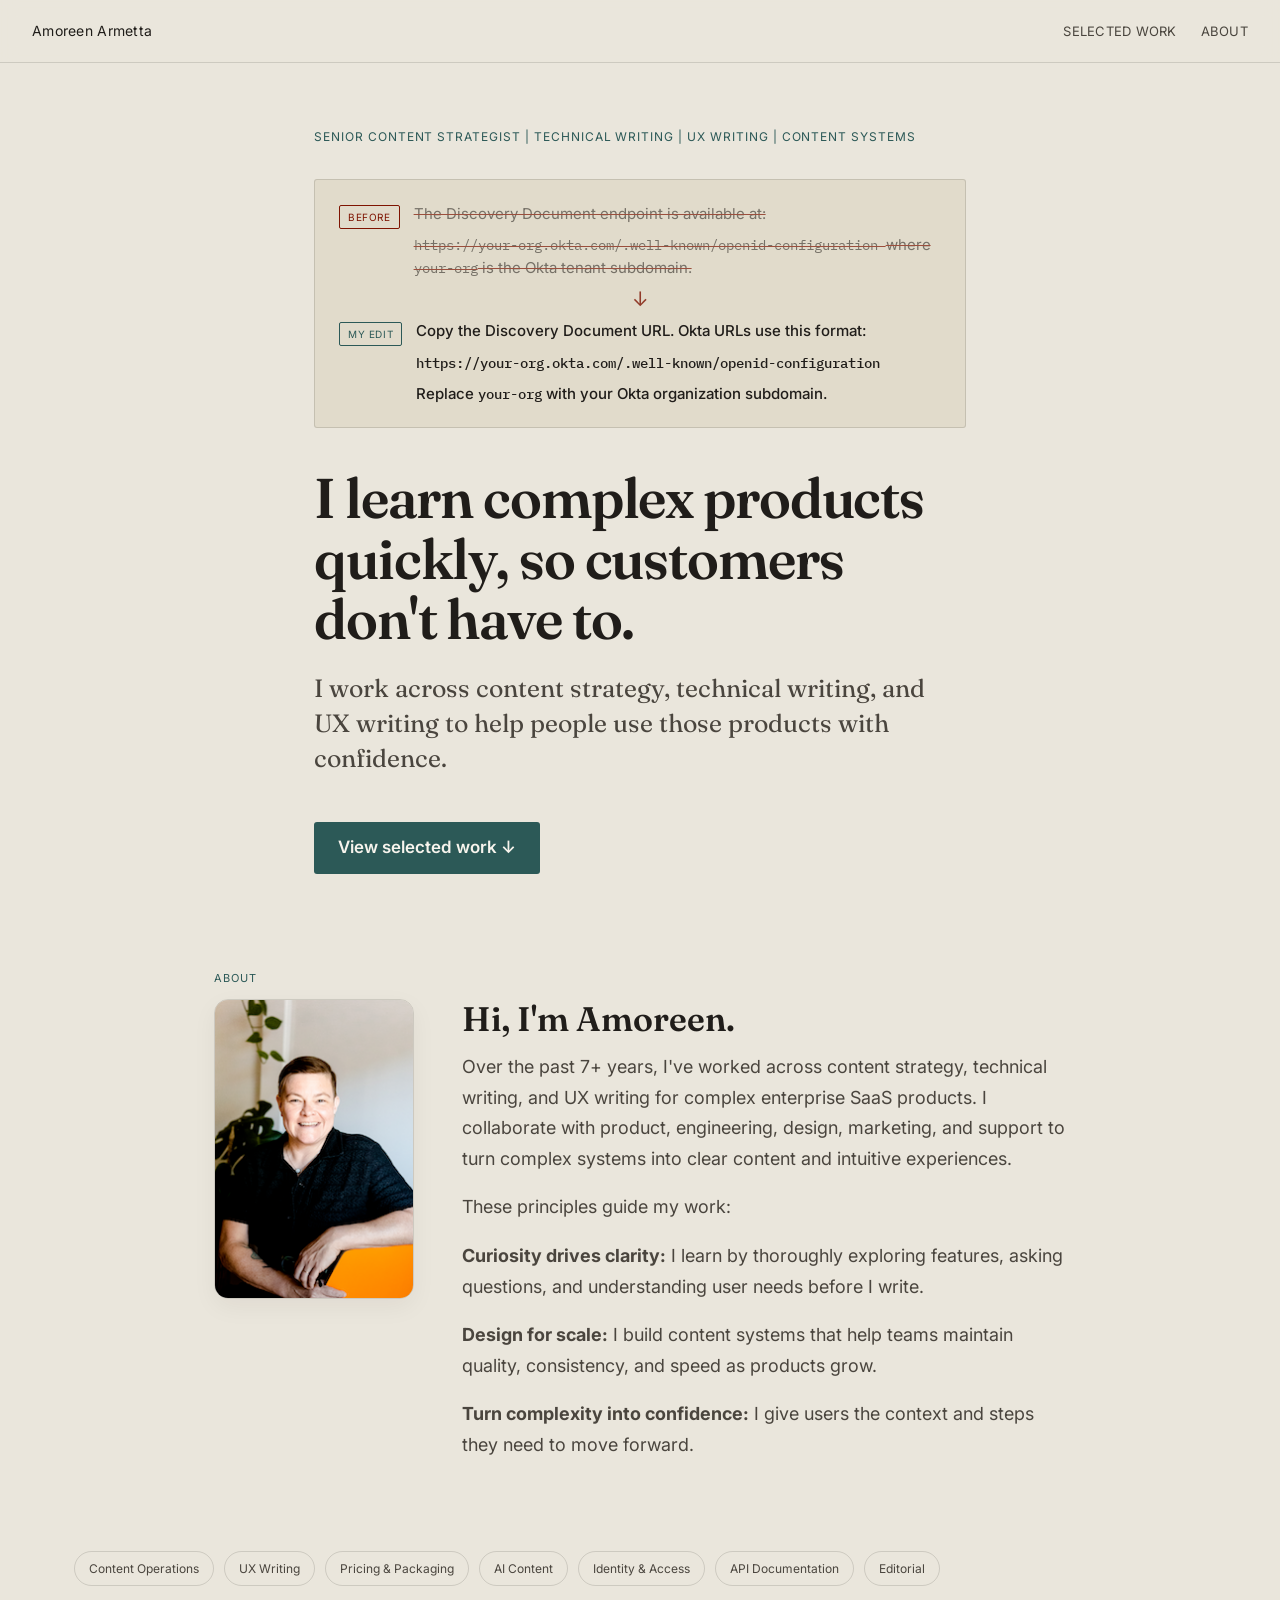
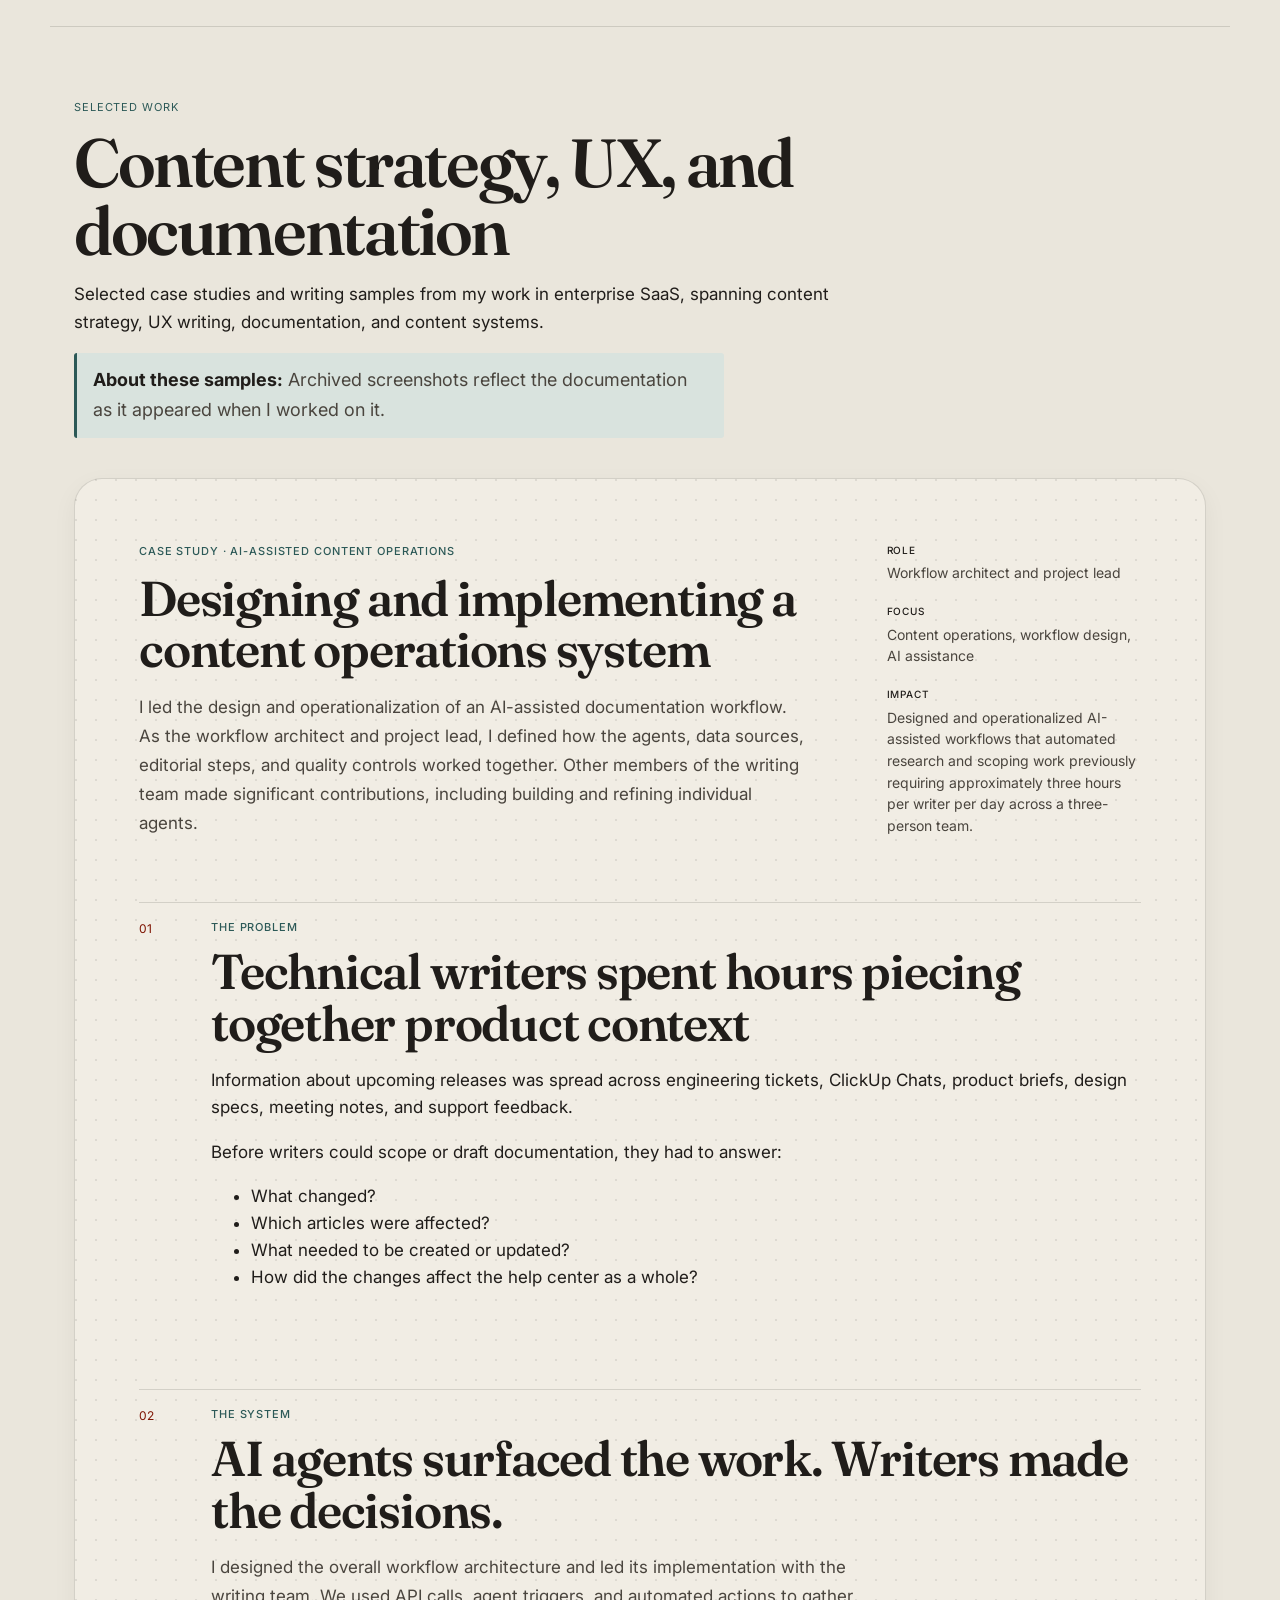
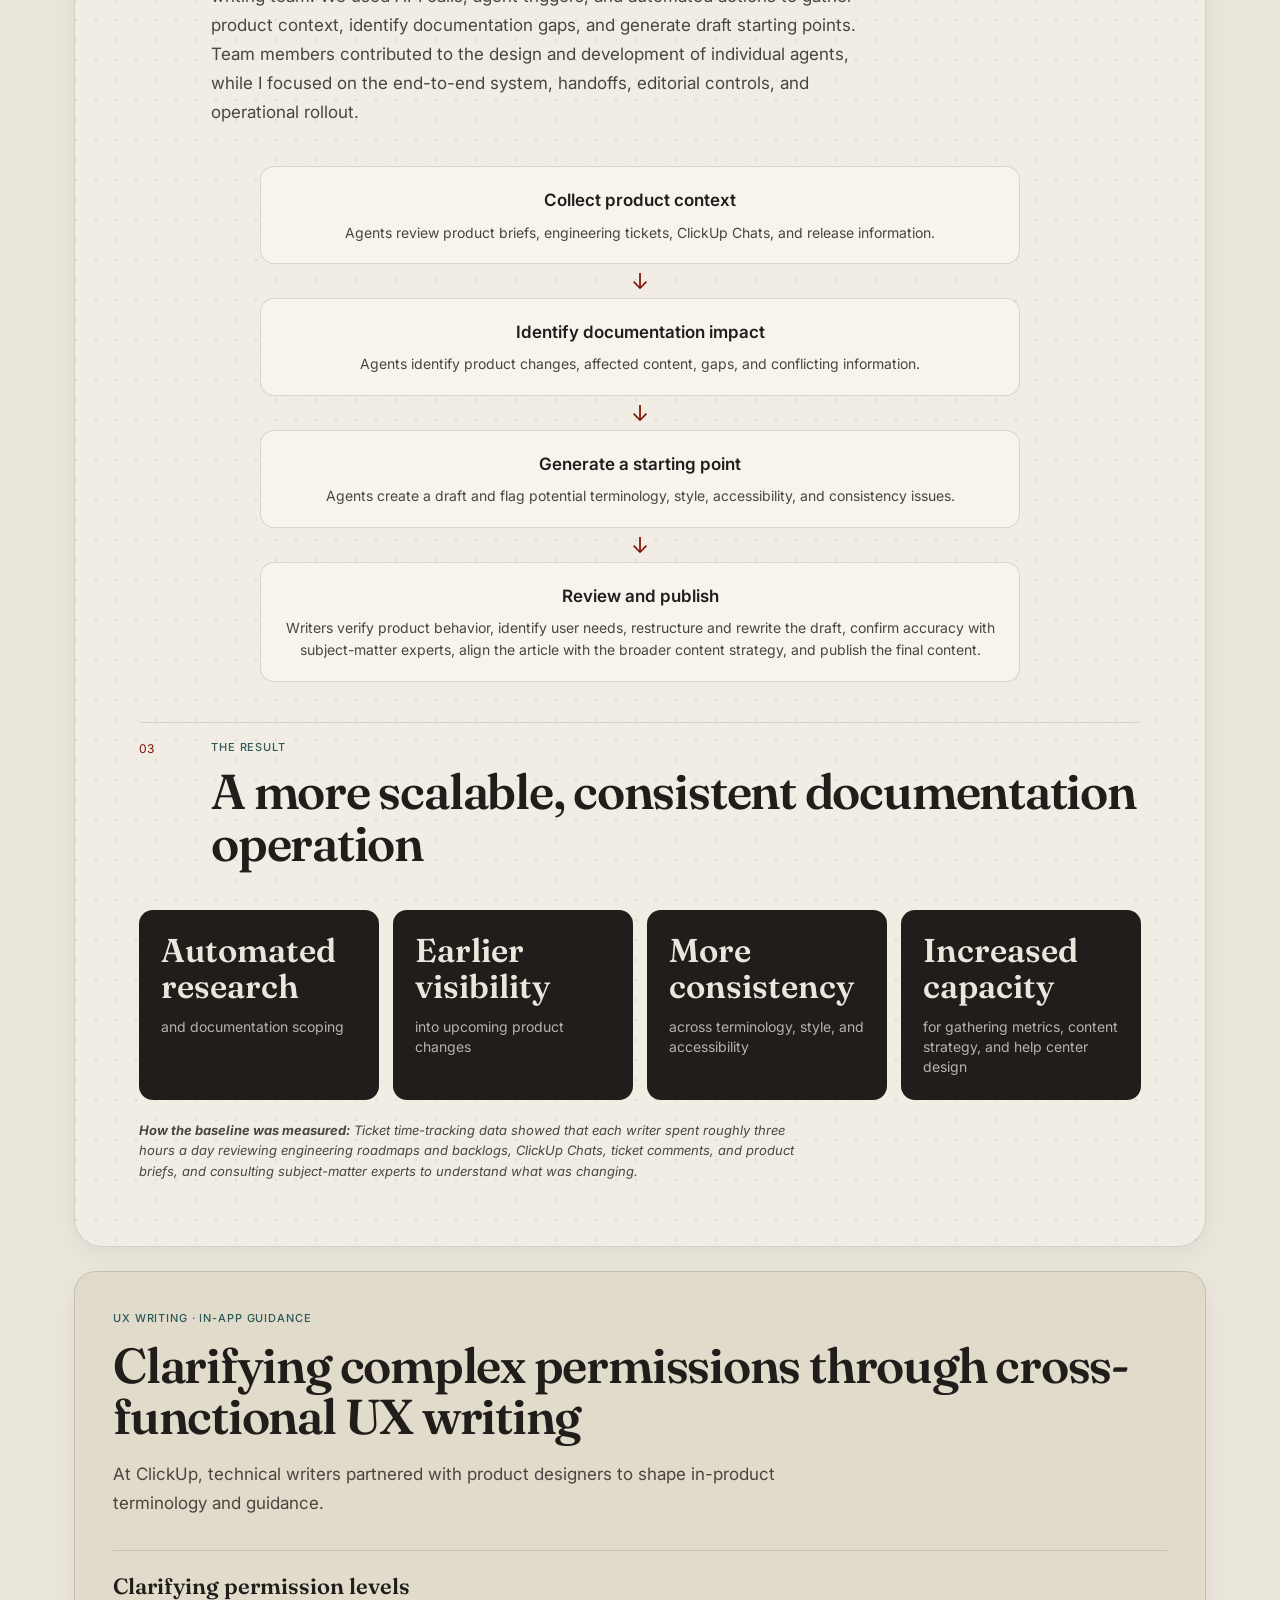
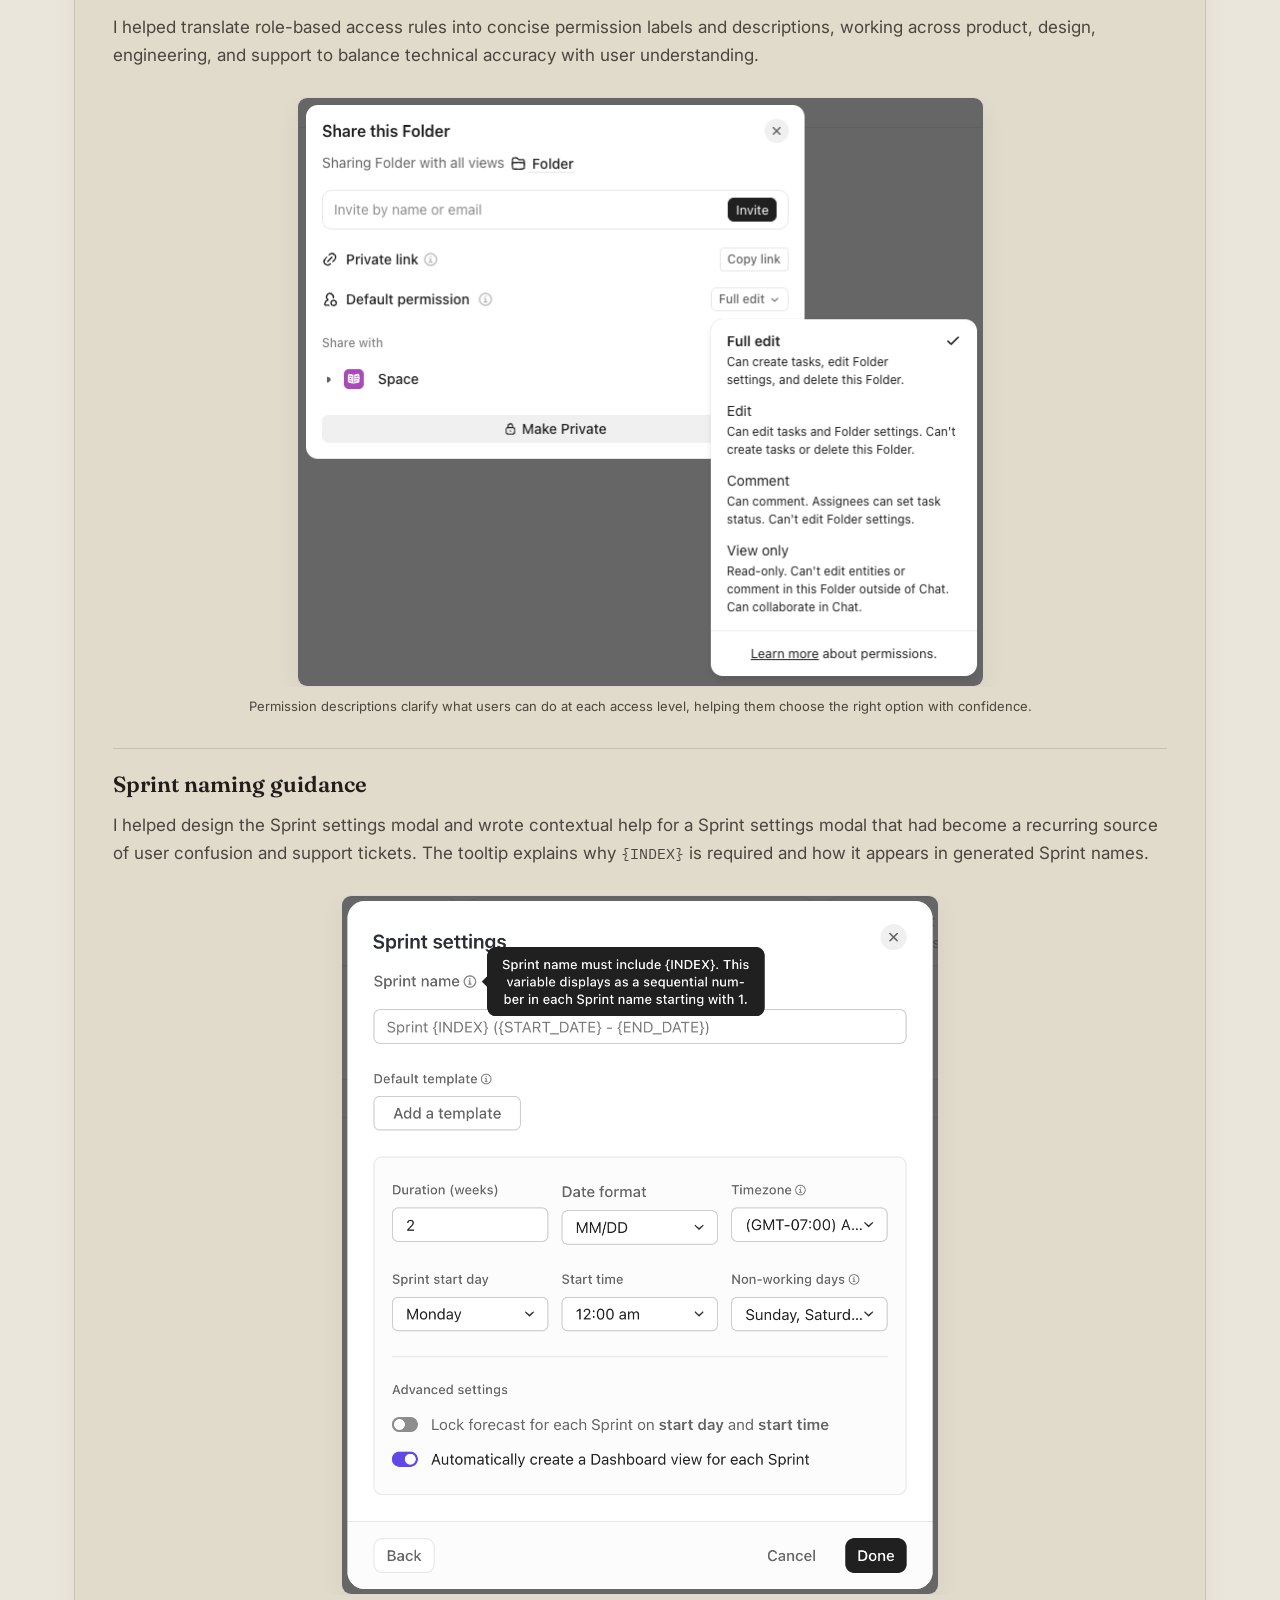
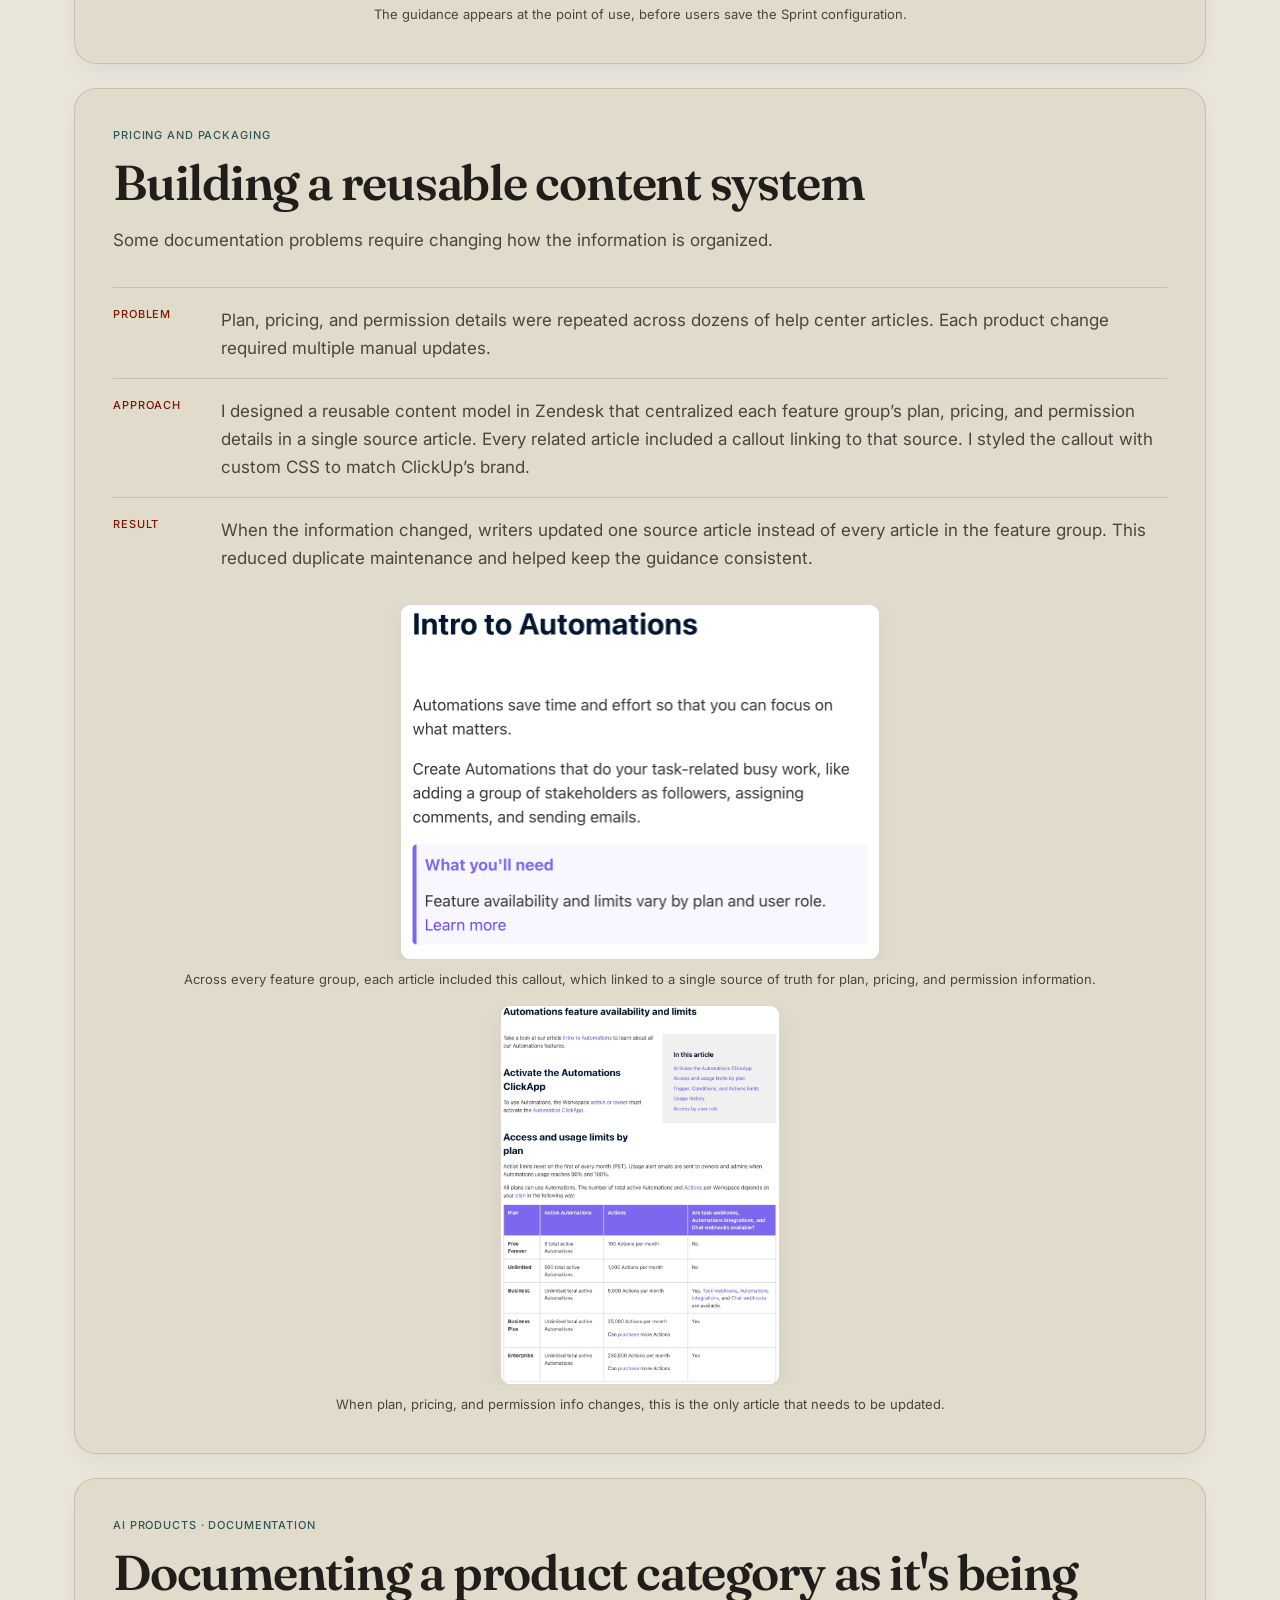
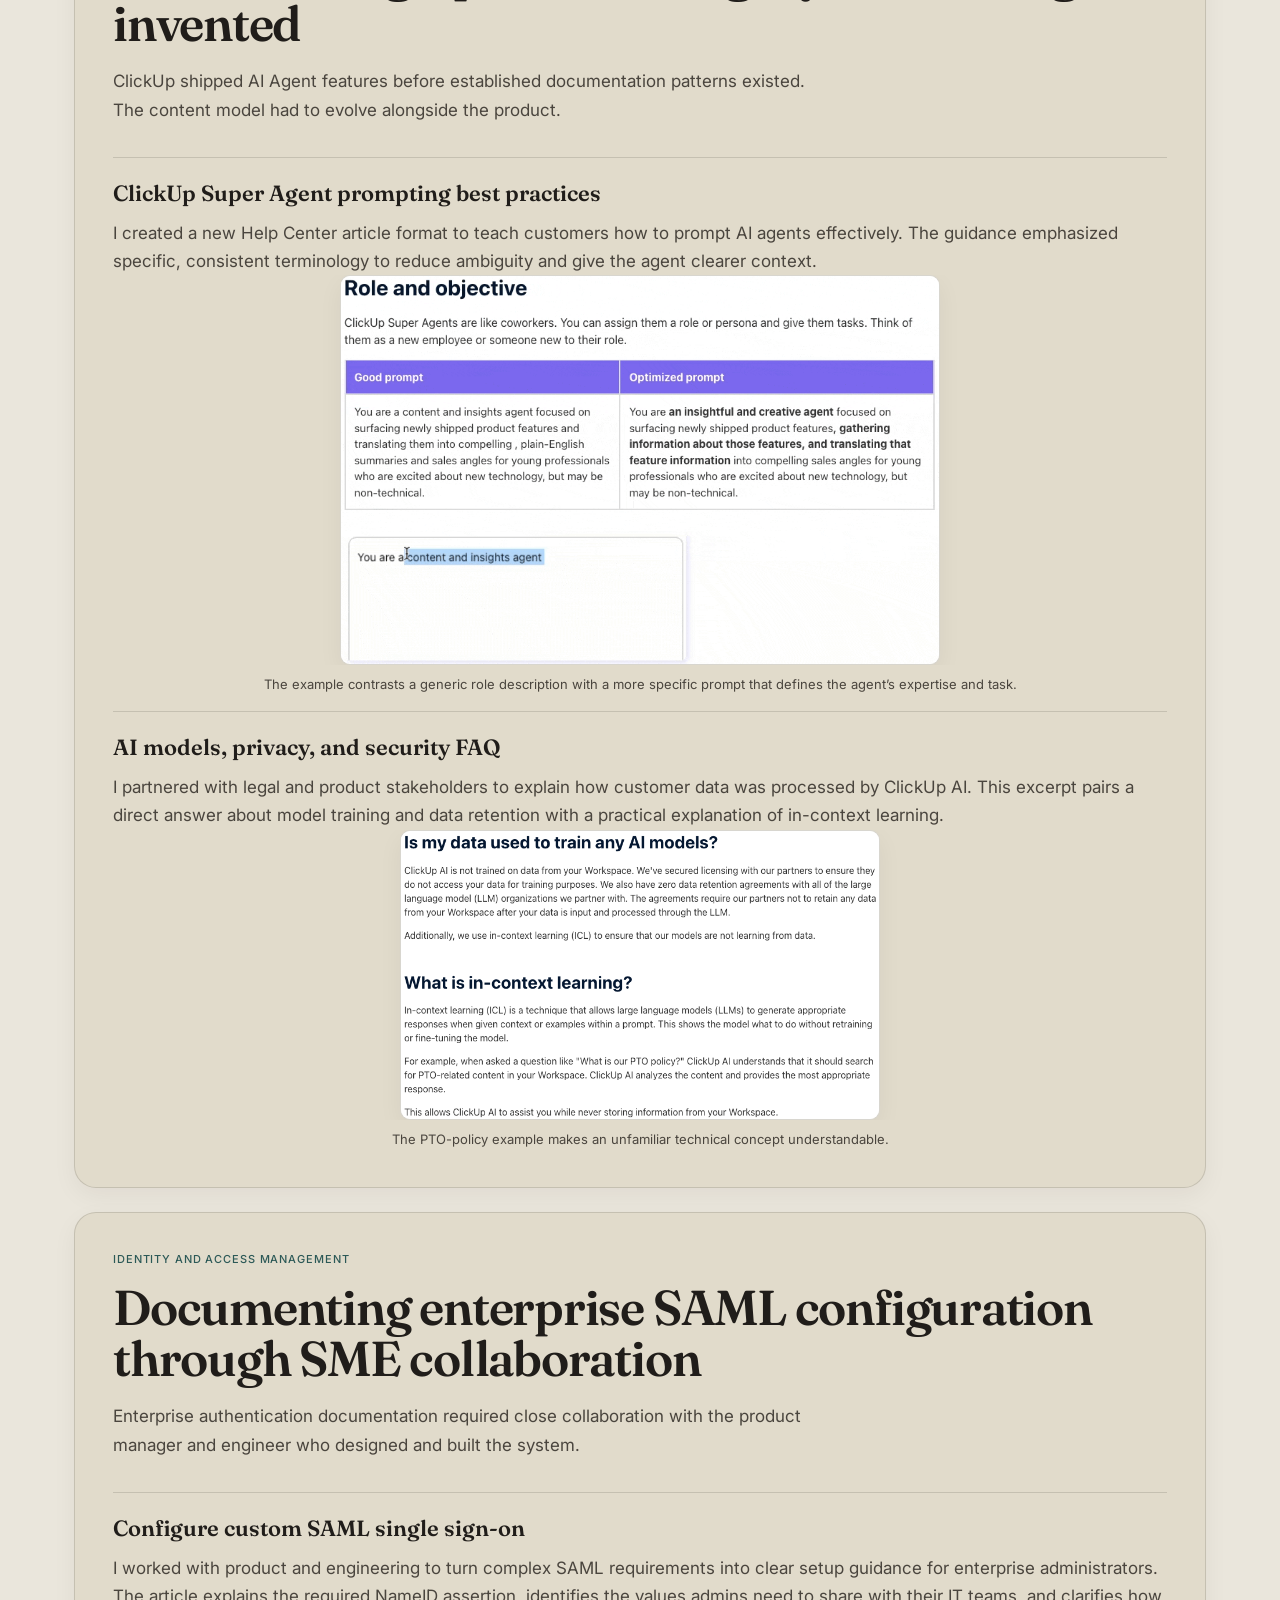
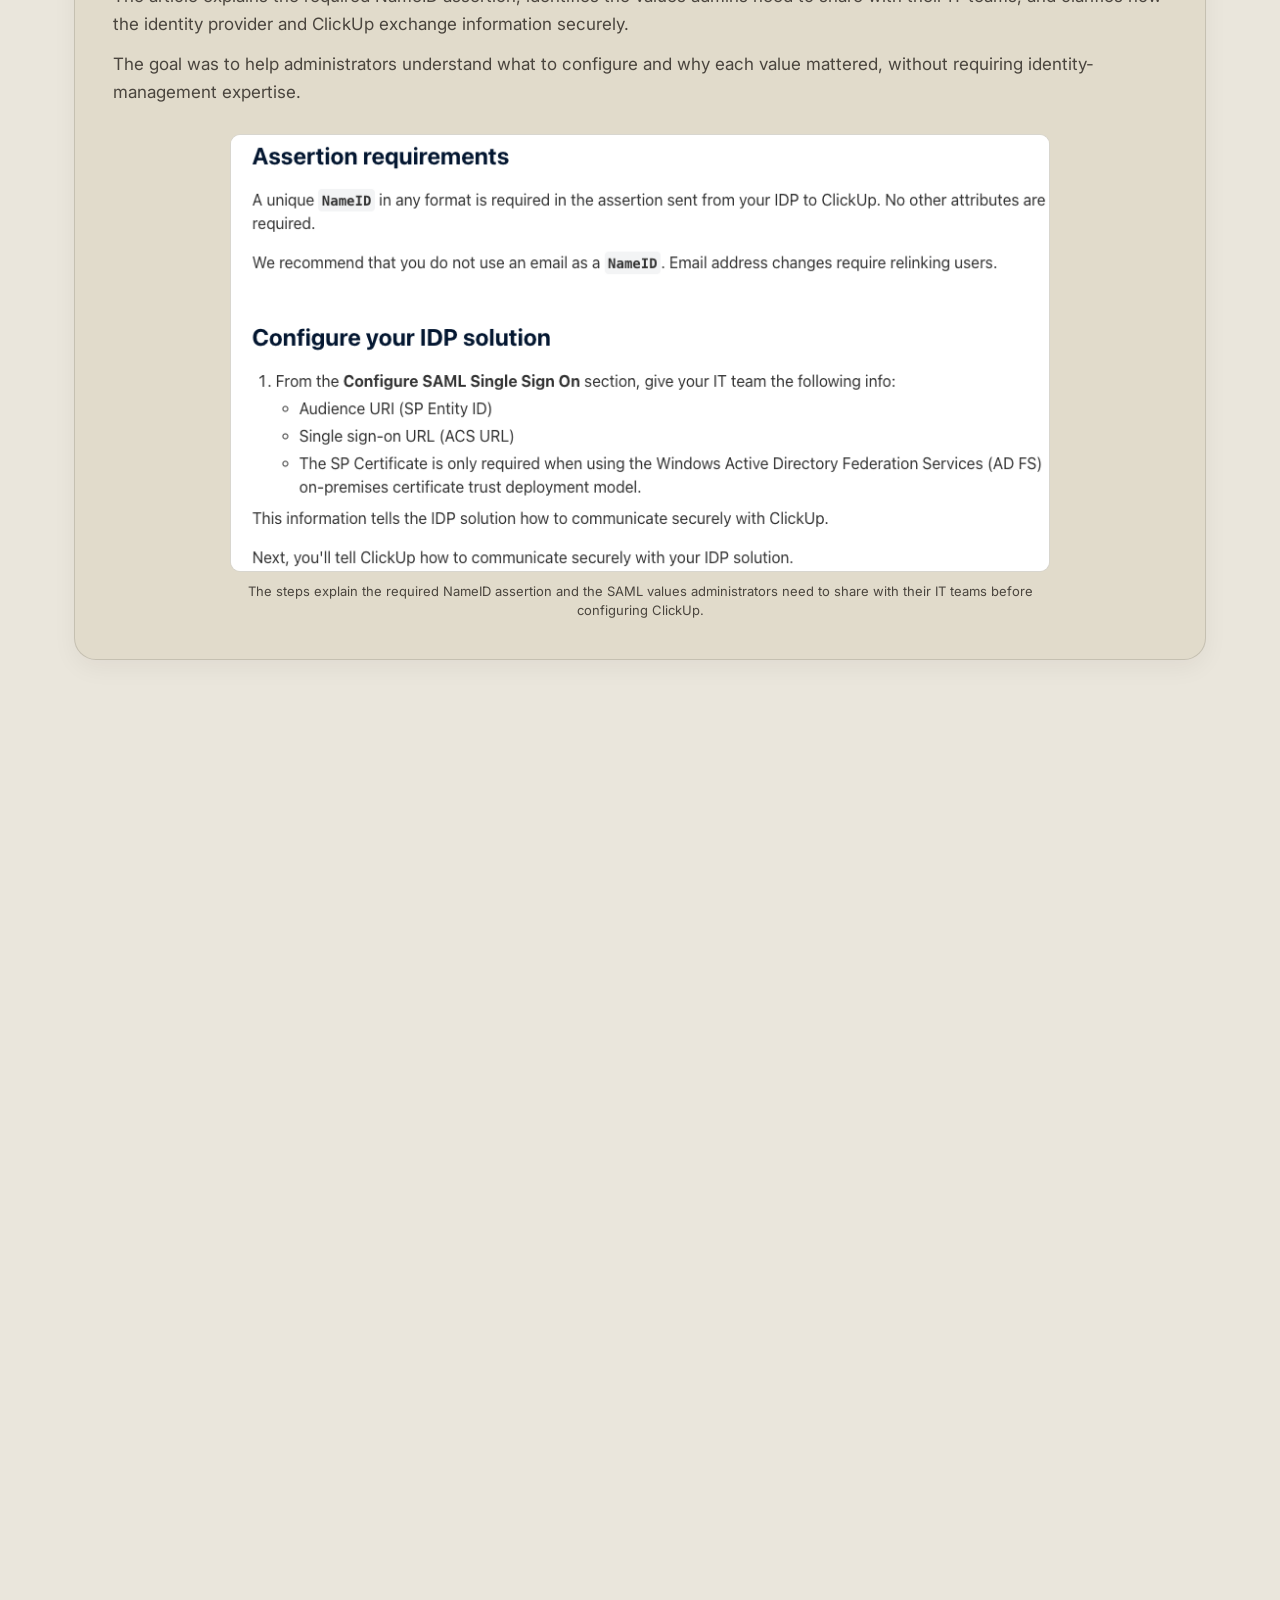
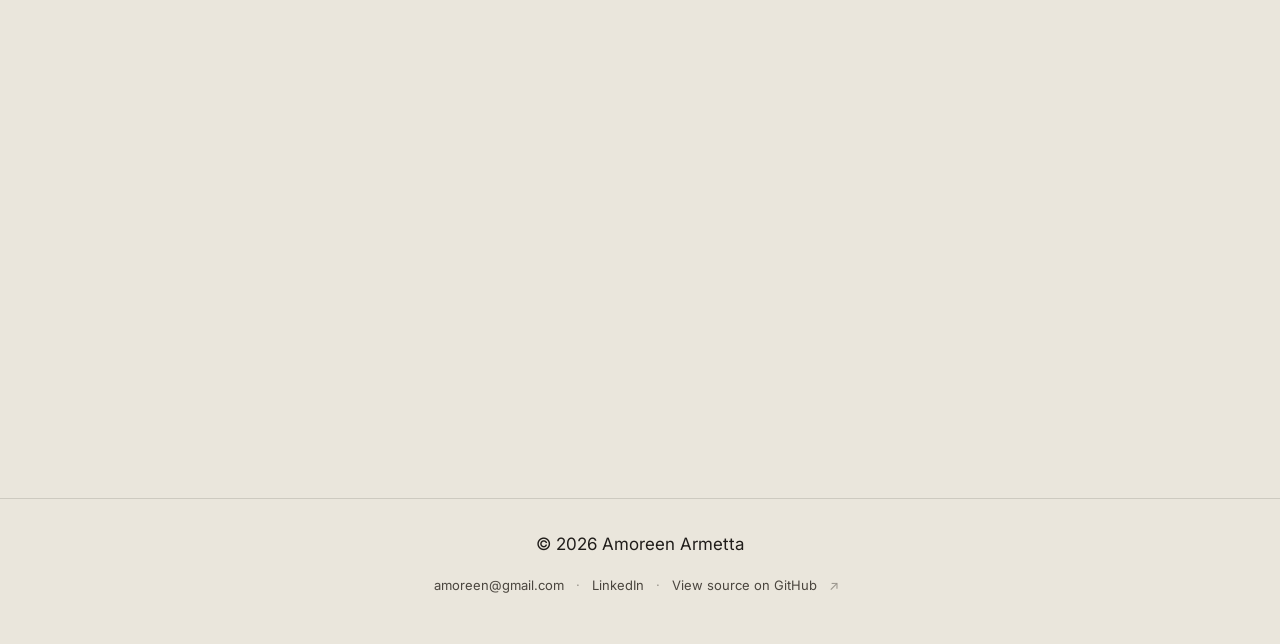
==== commit 7e8f19ff: "Update index.html" ====
--- a/index.html
+++ b/index.html
@@ -285,7 +285,7 @@
 
       <p>
         Information about upcoming releases was spread across engineering
-        tickets, Slack conversations, product briefs, design specs, meeting
+        tickets, ClickUp Chats, product briefs, design specs, meeting
         notes, and support feedback.
       </p>
 
@@ -330,7 +330,7 @@
               <div class="workflow-step">
                 <span>Collect product context</span>
                 <p>
-                 Agents review product briefs, engineering tickets, Slack conversations, and release information.
+                 Agents review product briefs, engineering tickets, ClickUp Chats, and release information.
                 </p>
               </div>
 
@@ -404,7 +404,7 @@
 
             <p class="case-section__note">
             <strong>How the baseline was measured:</strong> Ticket time-tracking data showed that each writer spent roughly three hours a day reviewing engineering 
-              roadmaps and backlogs, Slack conversations, ticket comments, and product briefs, and consulting subject-matter experts to understand what was
+              roadmaps and backlogs, ClickUp Chats, ticket comments, and product briefs, and consulting subject-matter experts to understand what was
               changing.
             </p>
           </section>
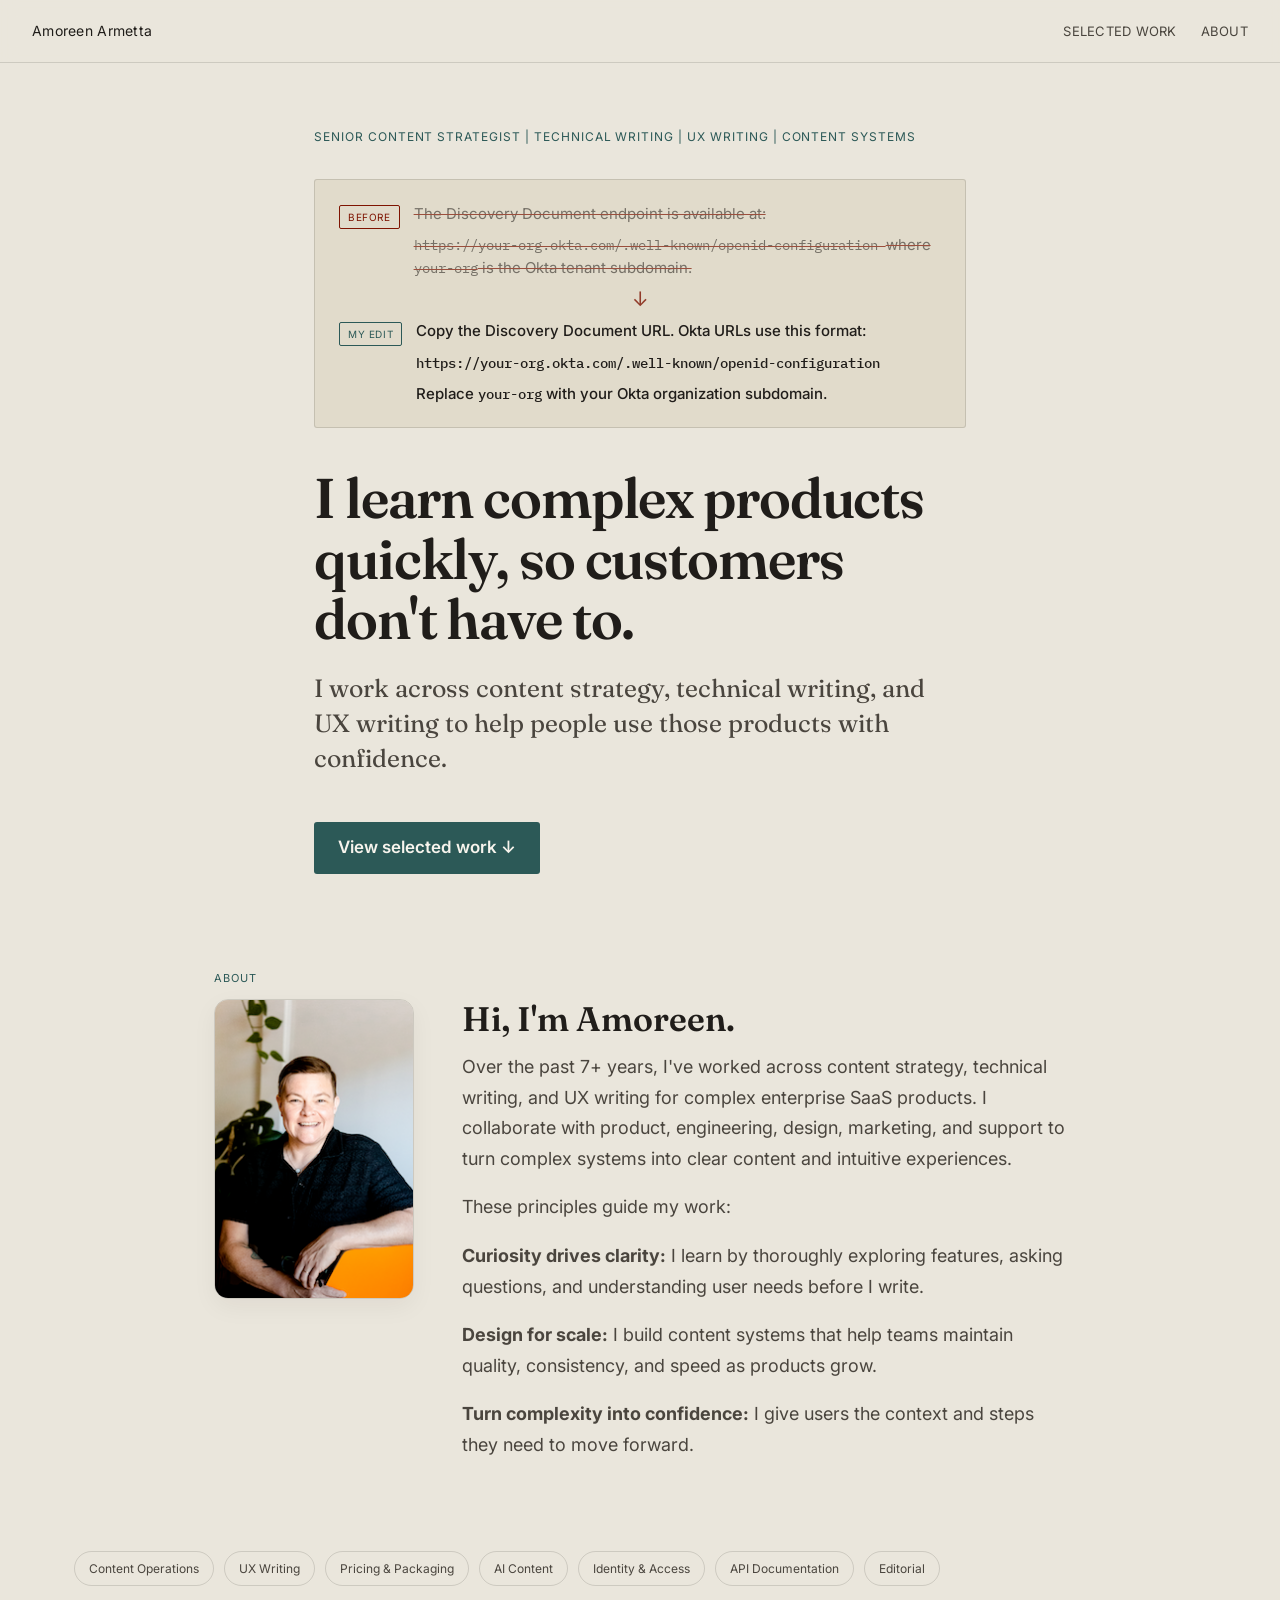
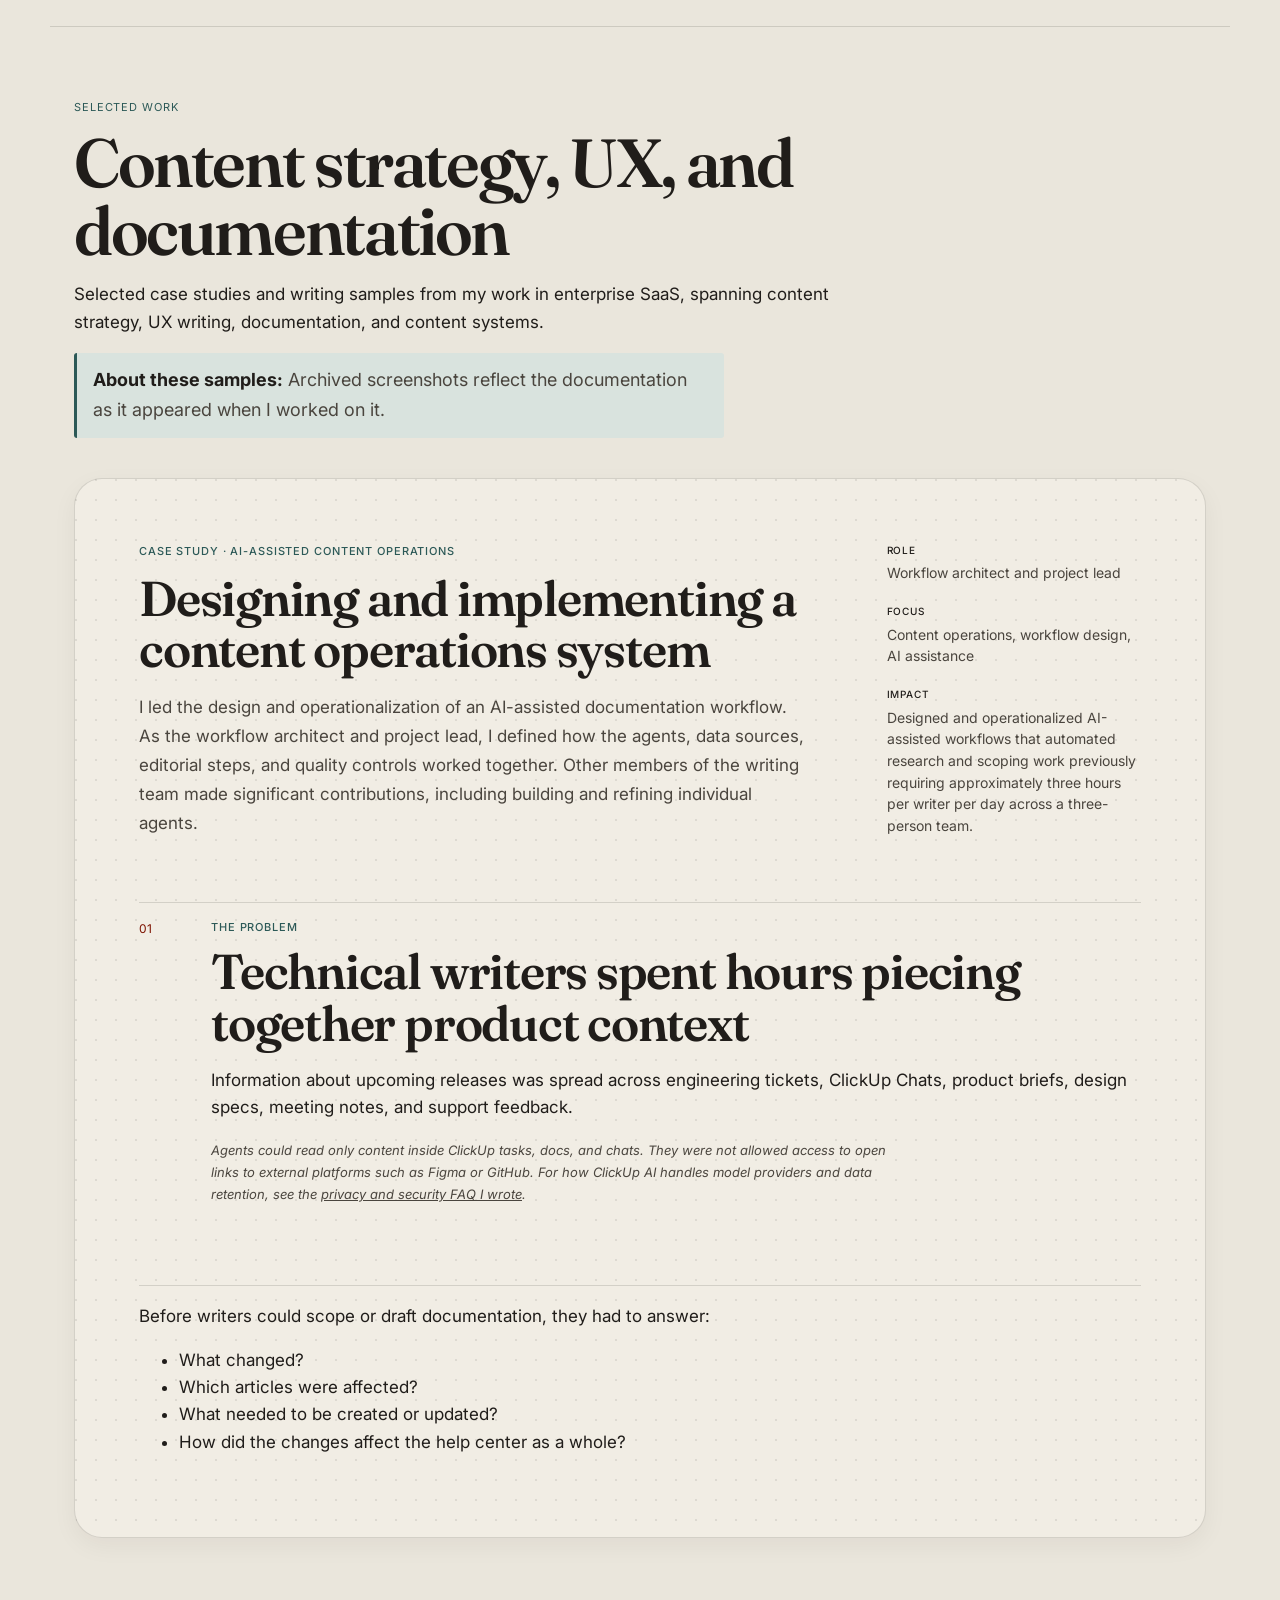
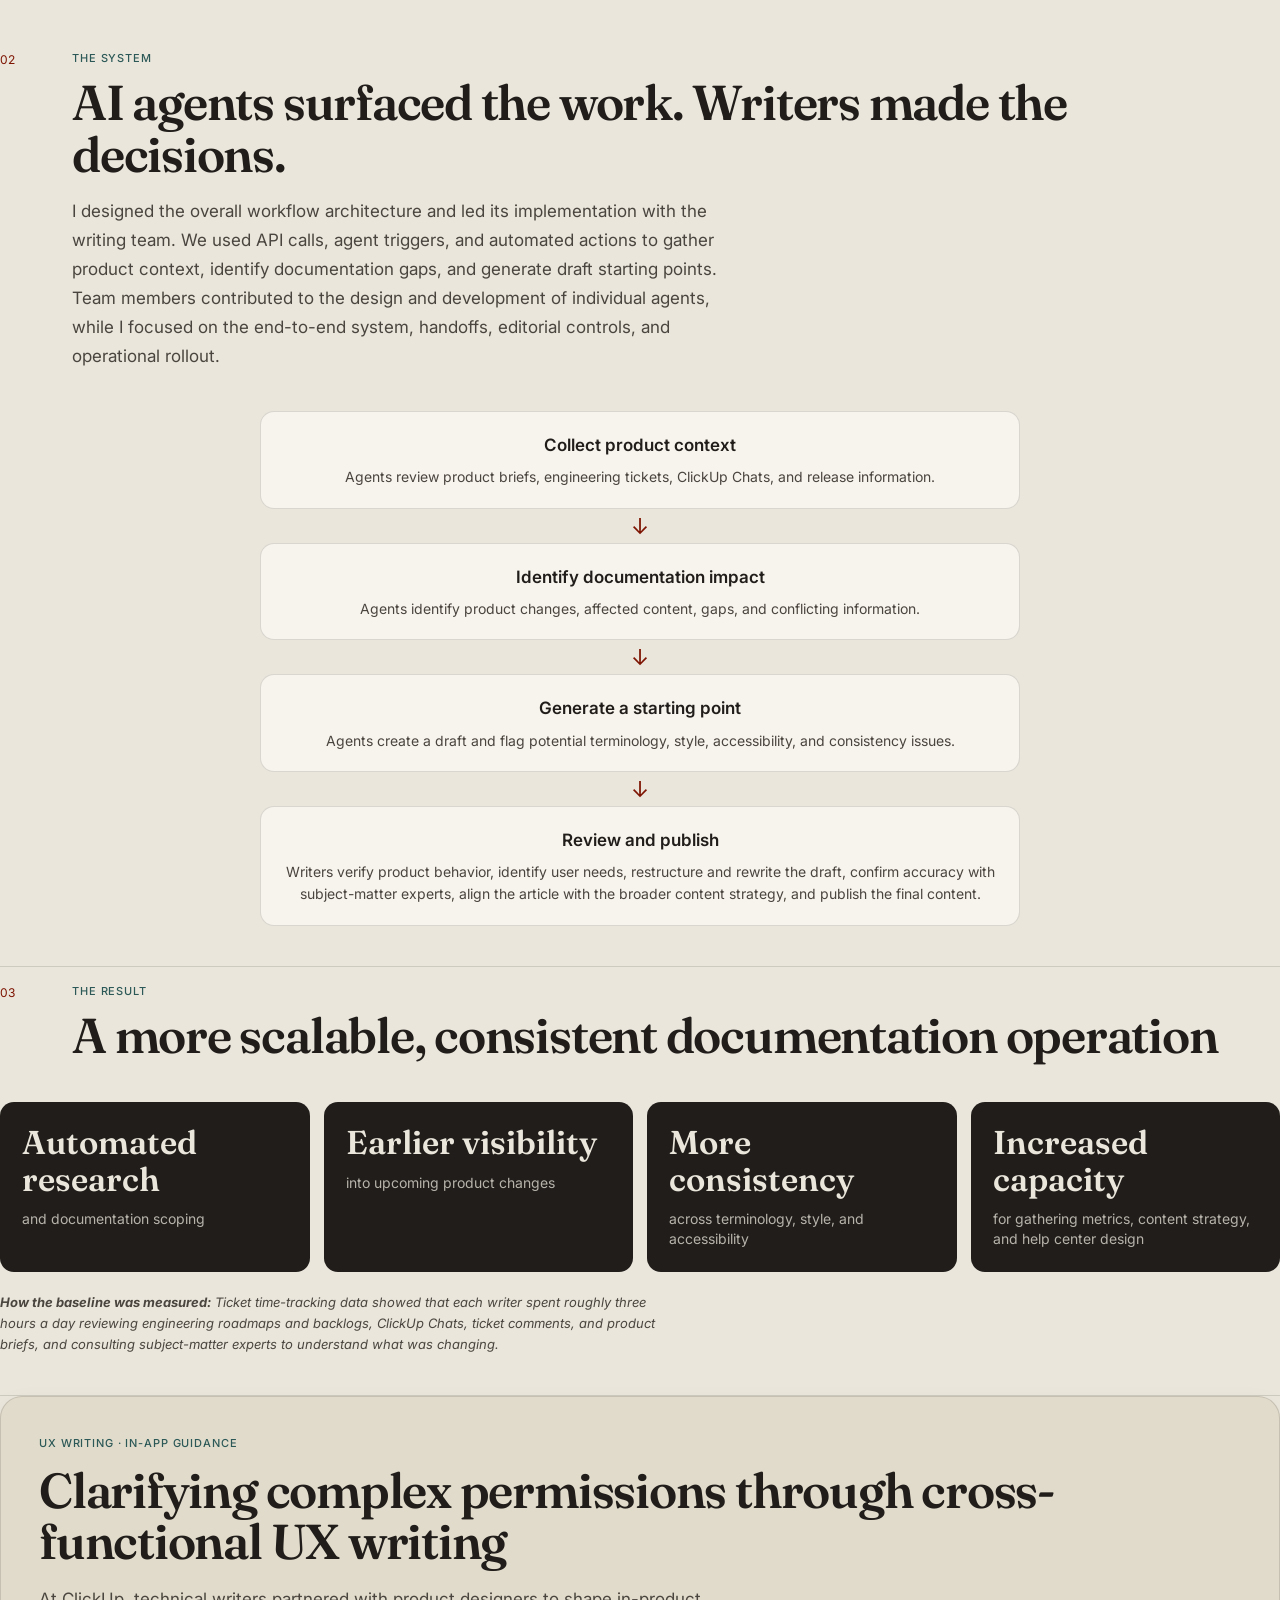
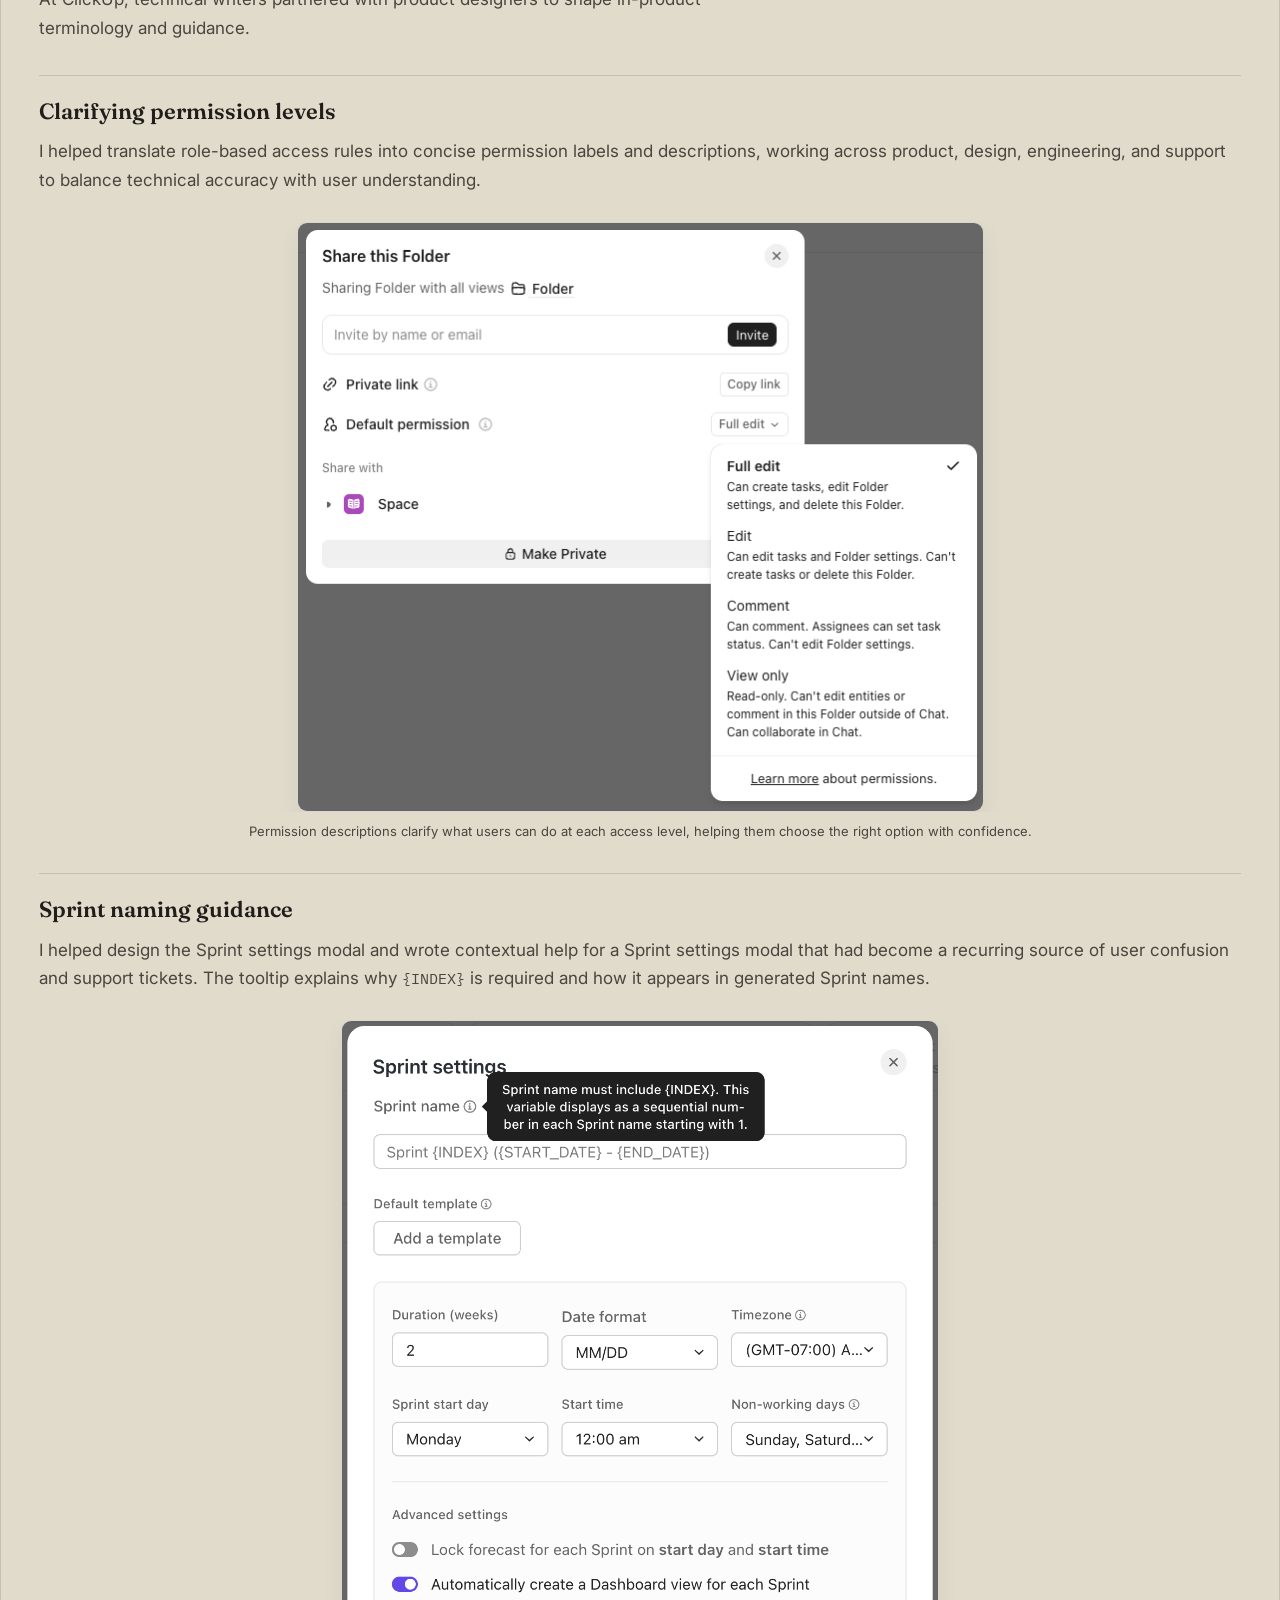
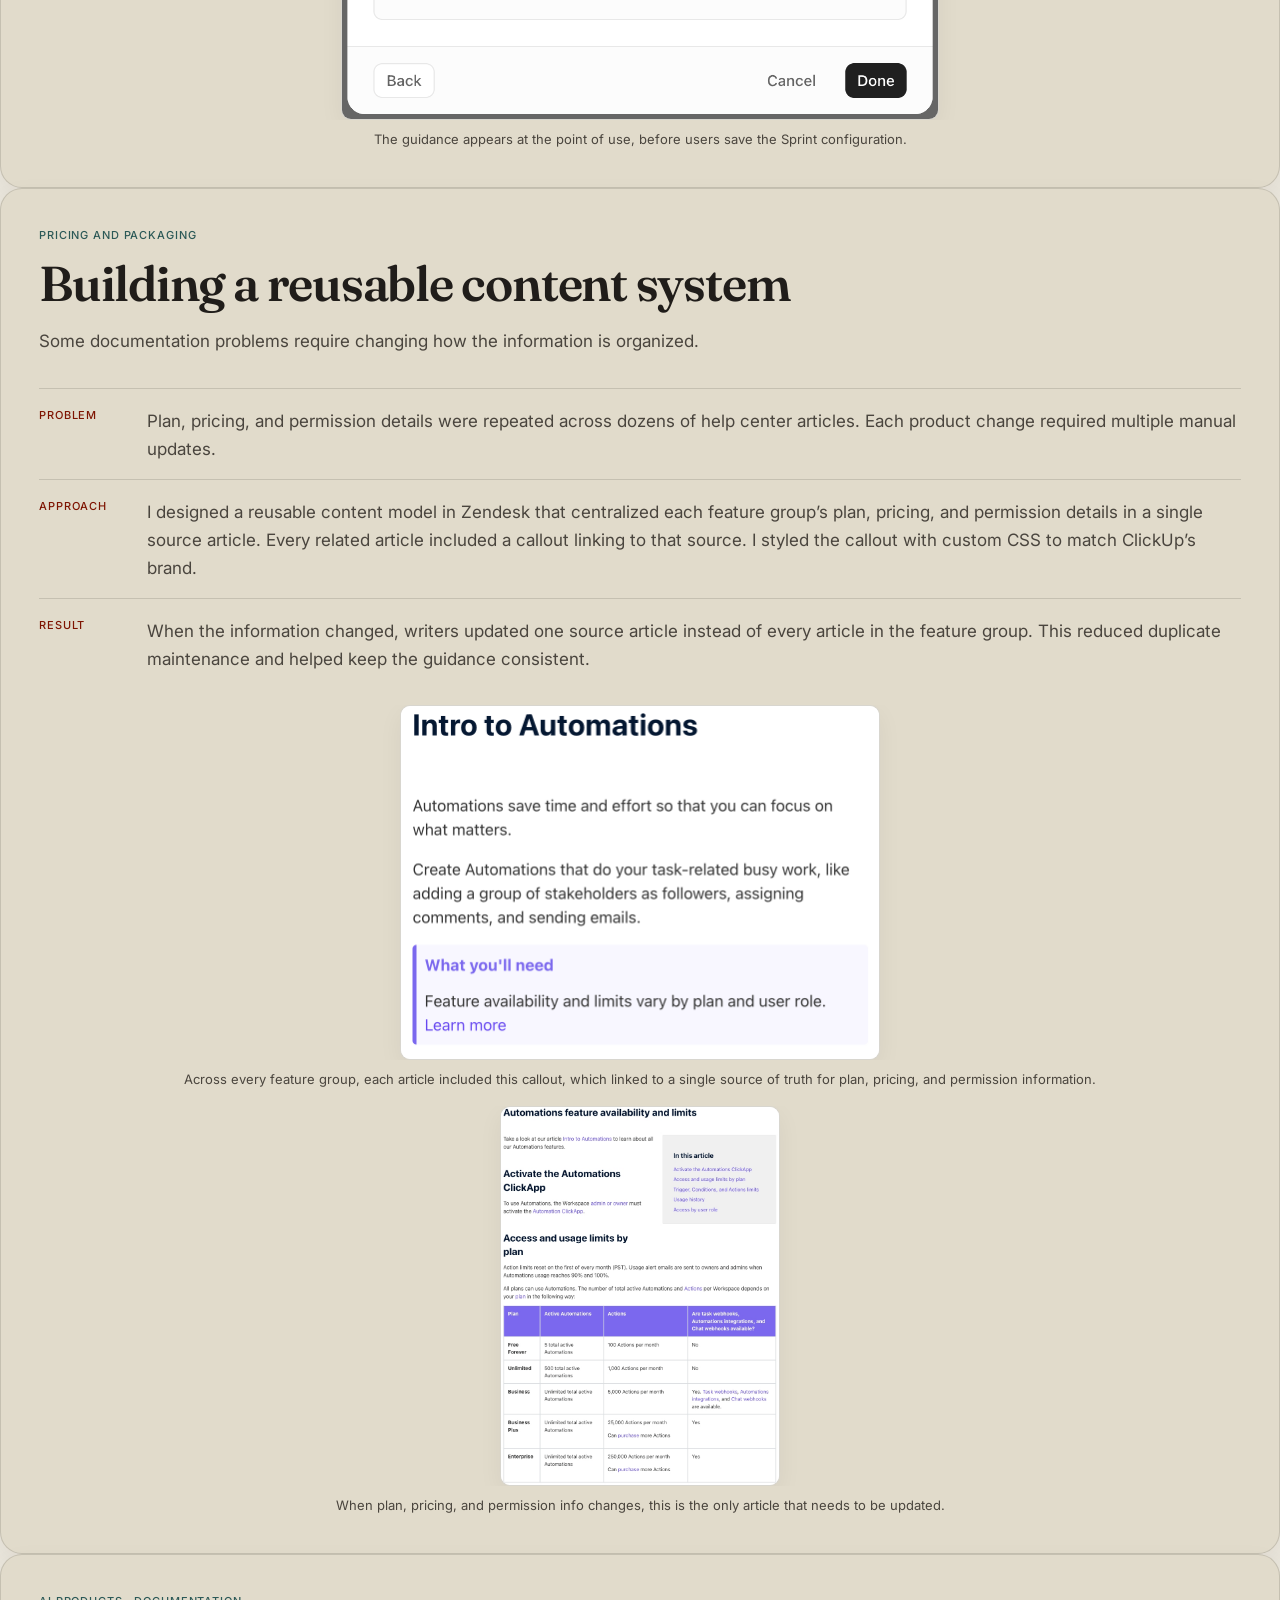
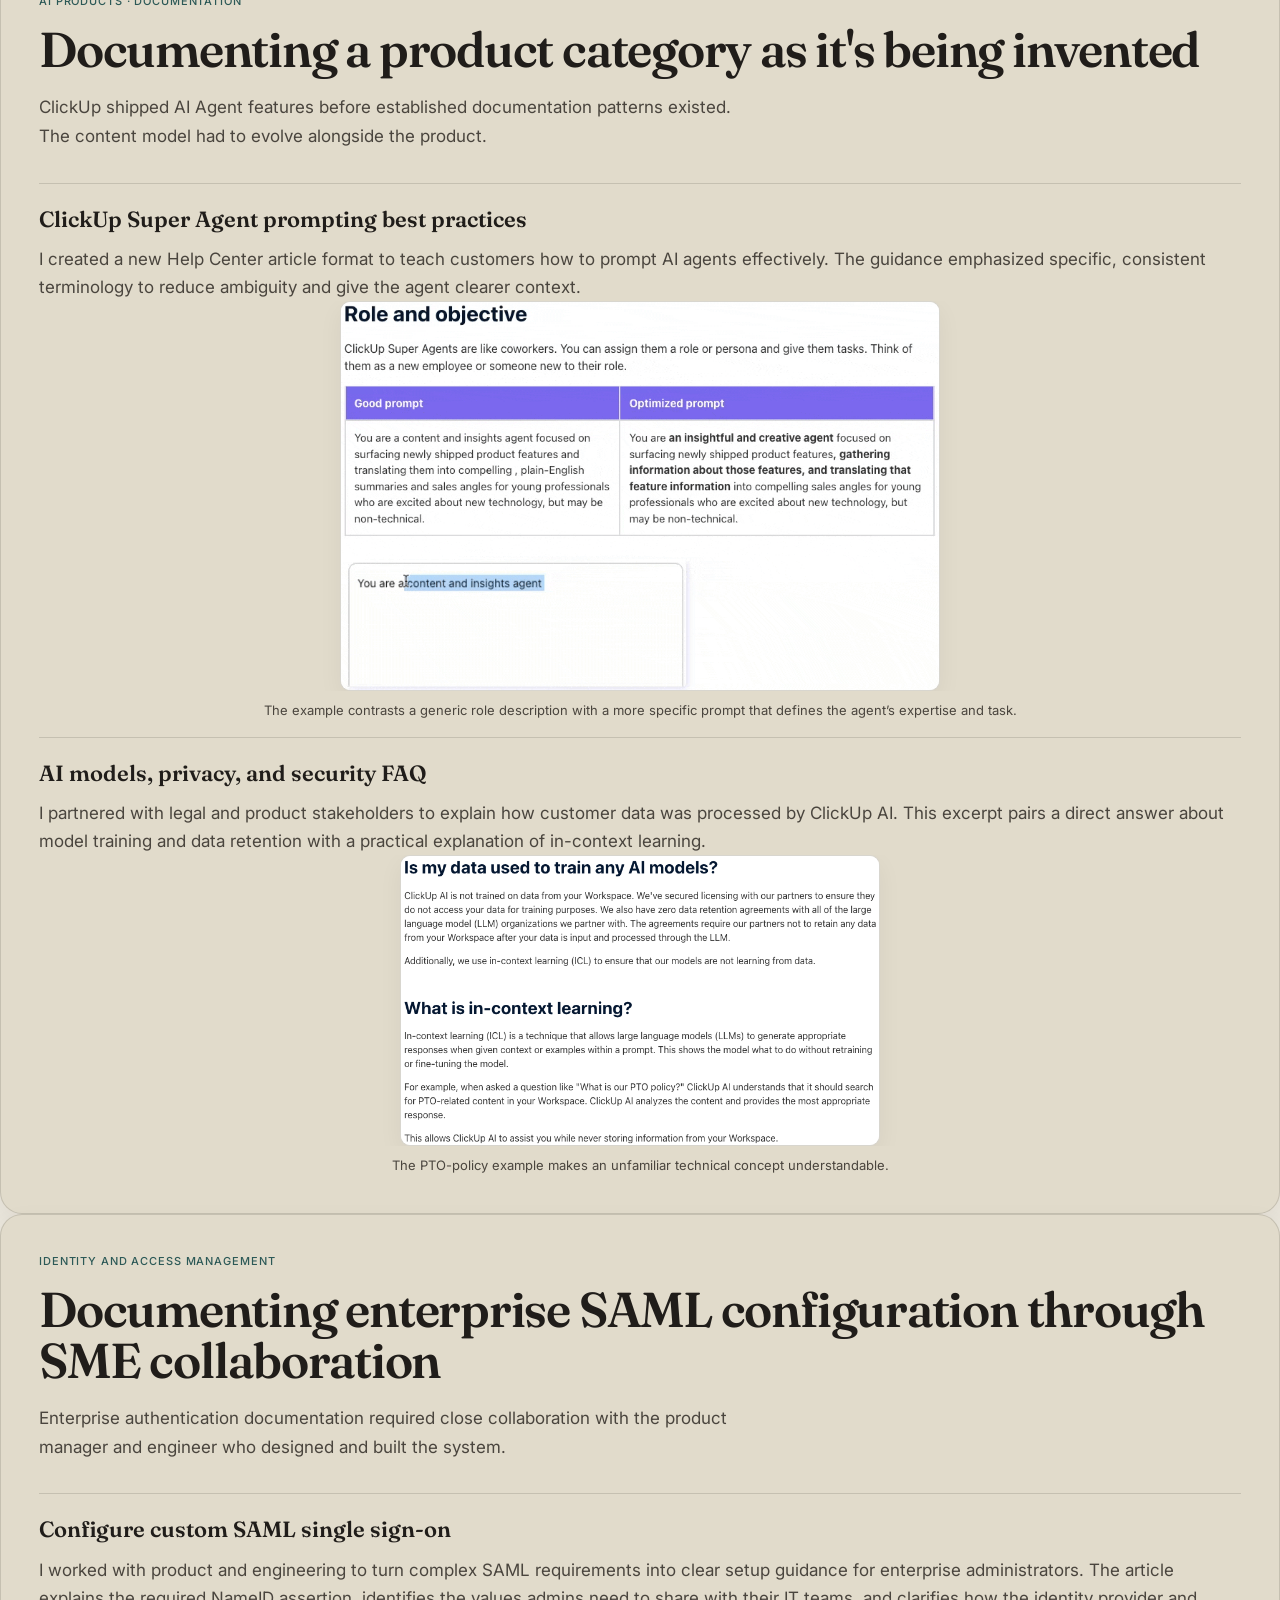
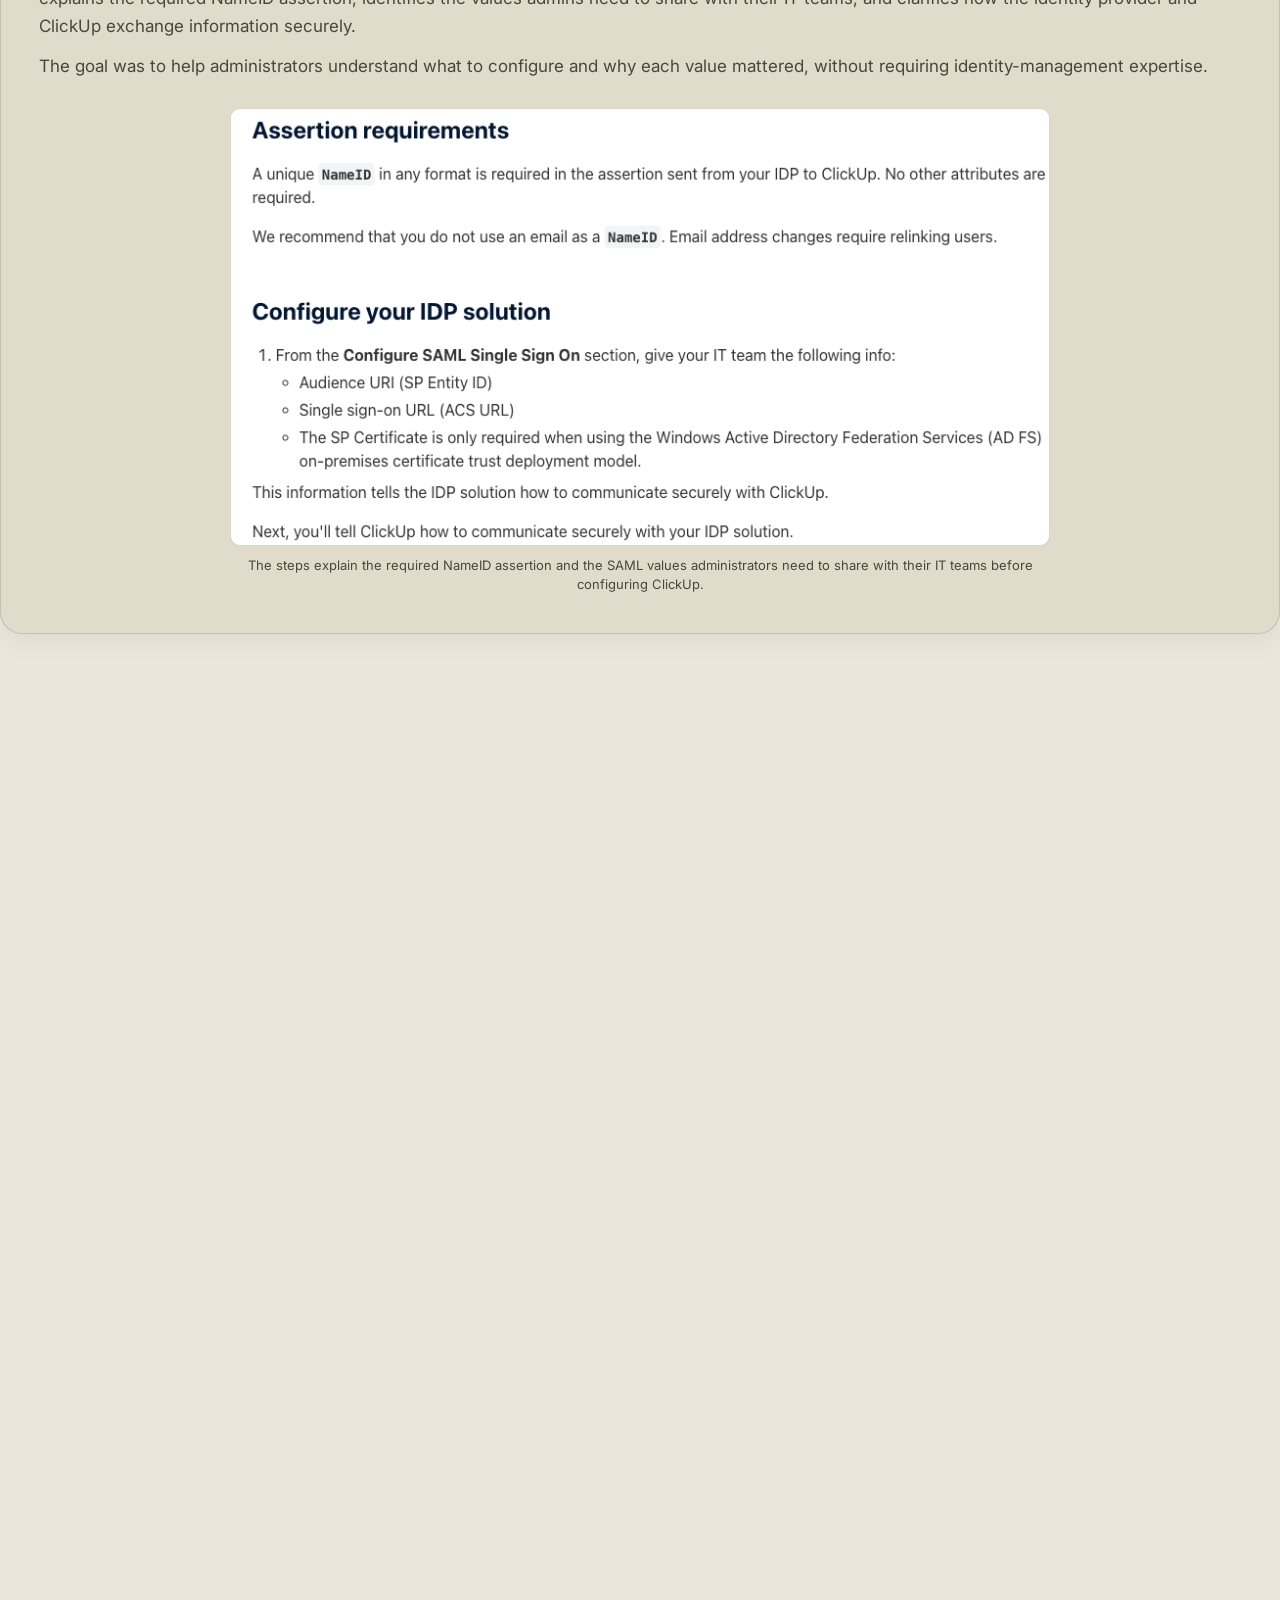
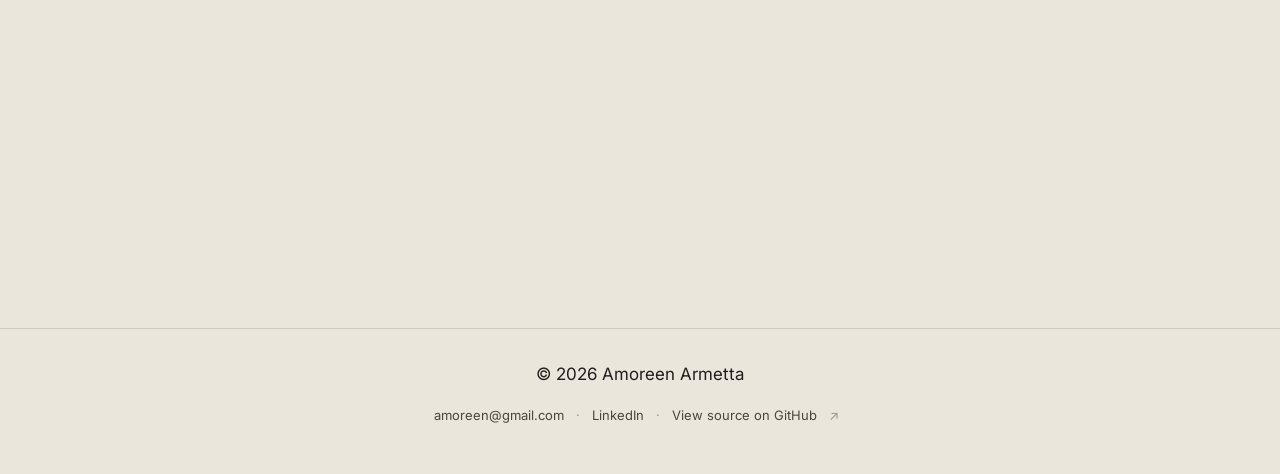
==== commit 55a2ee95: "Update index.html" ====
--- a/index.html
+++ b/index.html
@@ -287,7 +287,14 @@
         Information about upcoming releases was spread across engineering
         tickets, ClickUp Chats, product briefs, design specs, meeting
         notes, and support feedback.
+        <p class="case-section__note">
+        Agents could read only content inside ClickUp tasks, docs, and chats. They were not allowed access to open links to external
+        platforms such as Figma or GitHub.
+        For how ClickUp AI handles model providers and data retention, see the
+        <a href="https://help.clickup.com/hc/en-us/articles/15428419095831-ClickUp-AI-models-privacy-and-security-FAQ">privacy and
+          security FAQ I wrote</a>.
       </p>
+   </section>
 
       <p>
         Before writers could scope or draft documentation, they had to answer:
@@ -662,7 +669,8 @@
                 </button>
 
                 <figcaption>
-                  The example contrasts a generic role description with a more specific prompt that defines the agent’s expertise and task.
+                  The example contrasts a generic role description with a more specific prompt that defines the agent’s expertise and
+                  task.
                 </figcaption>
               </figure>
             </section>
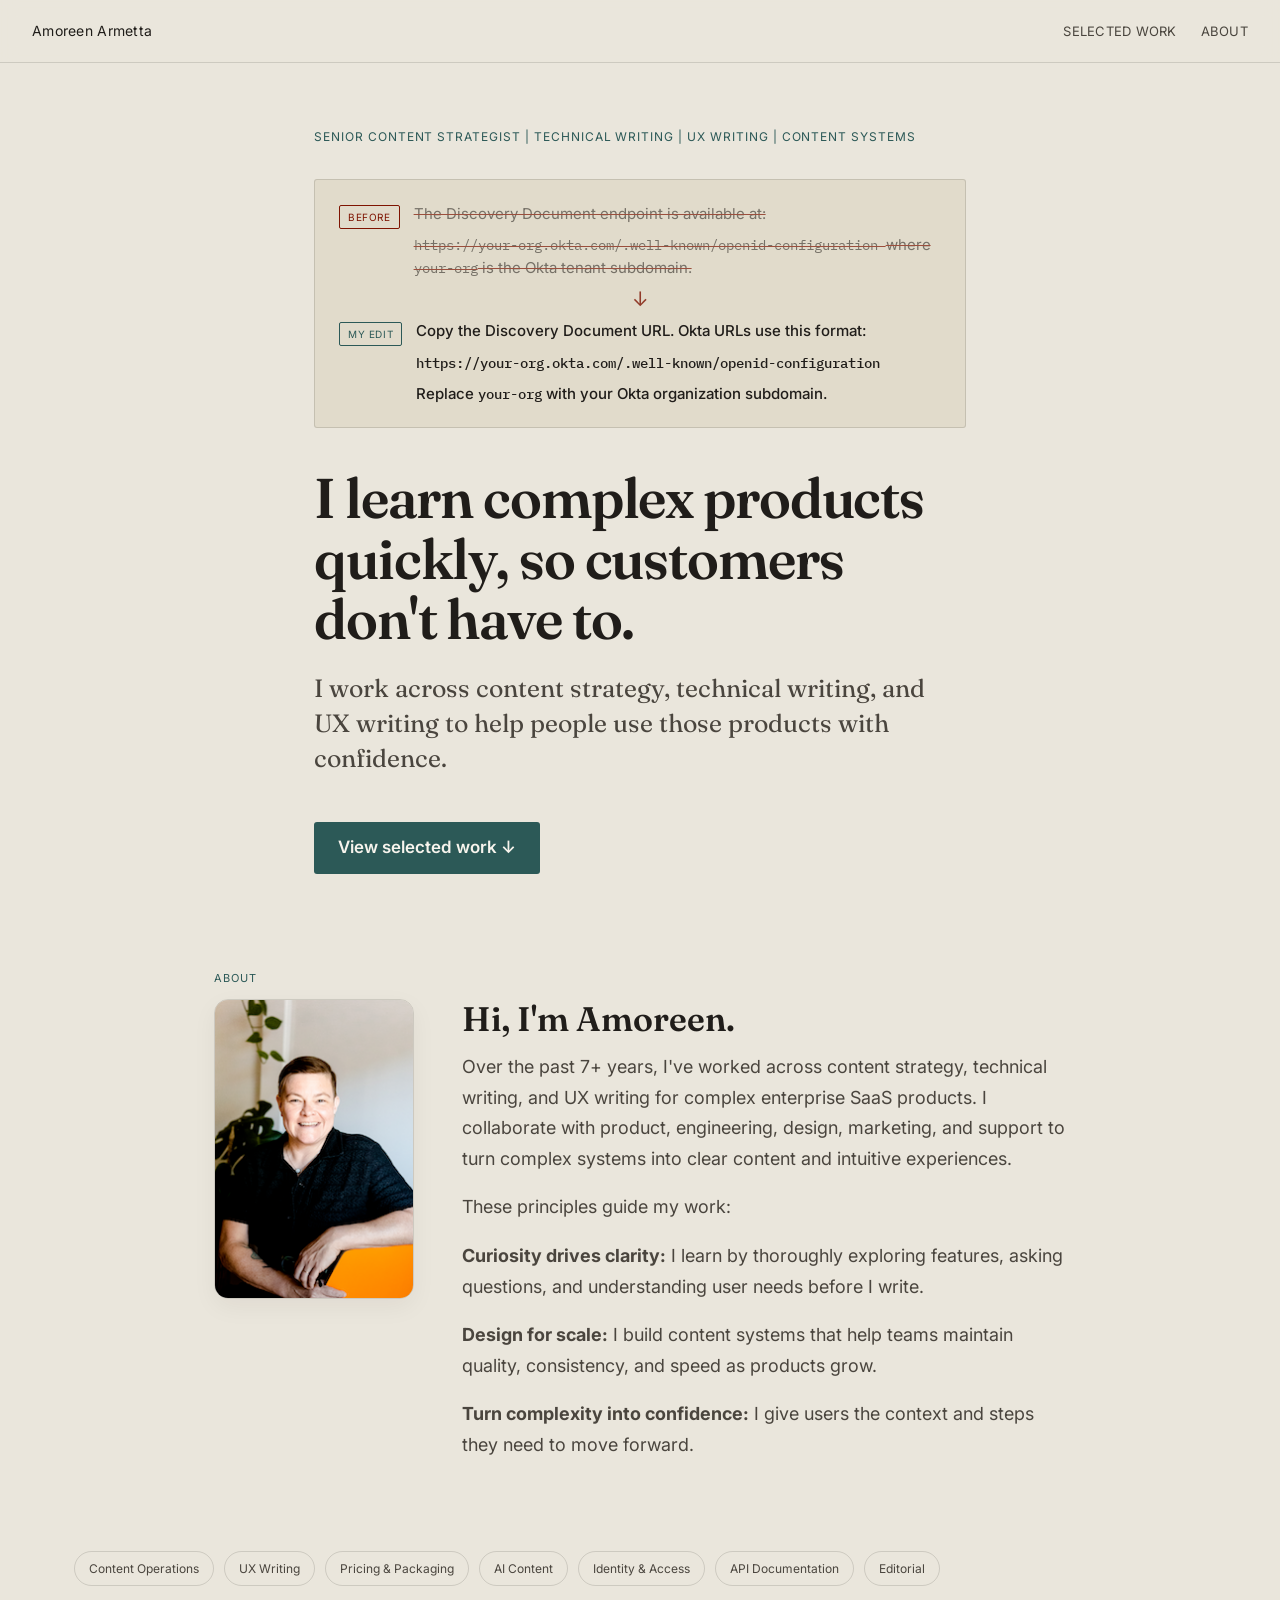
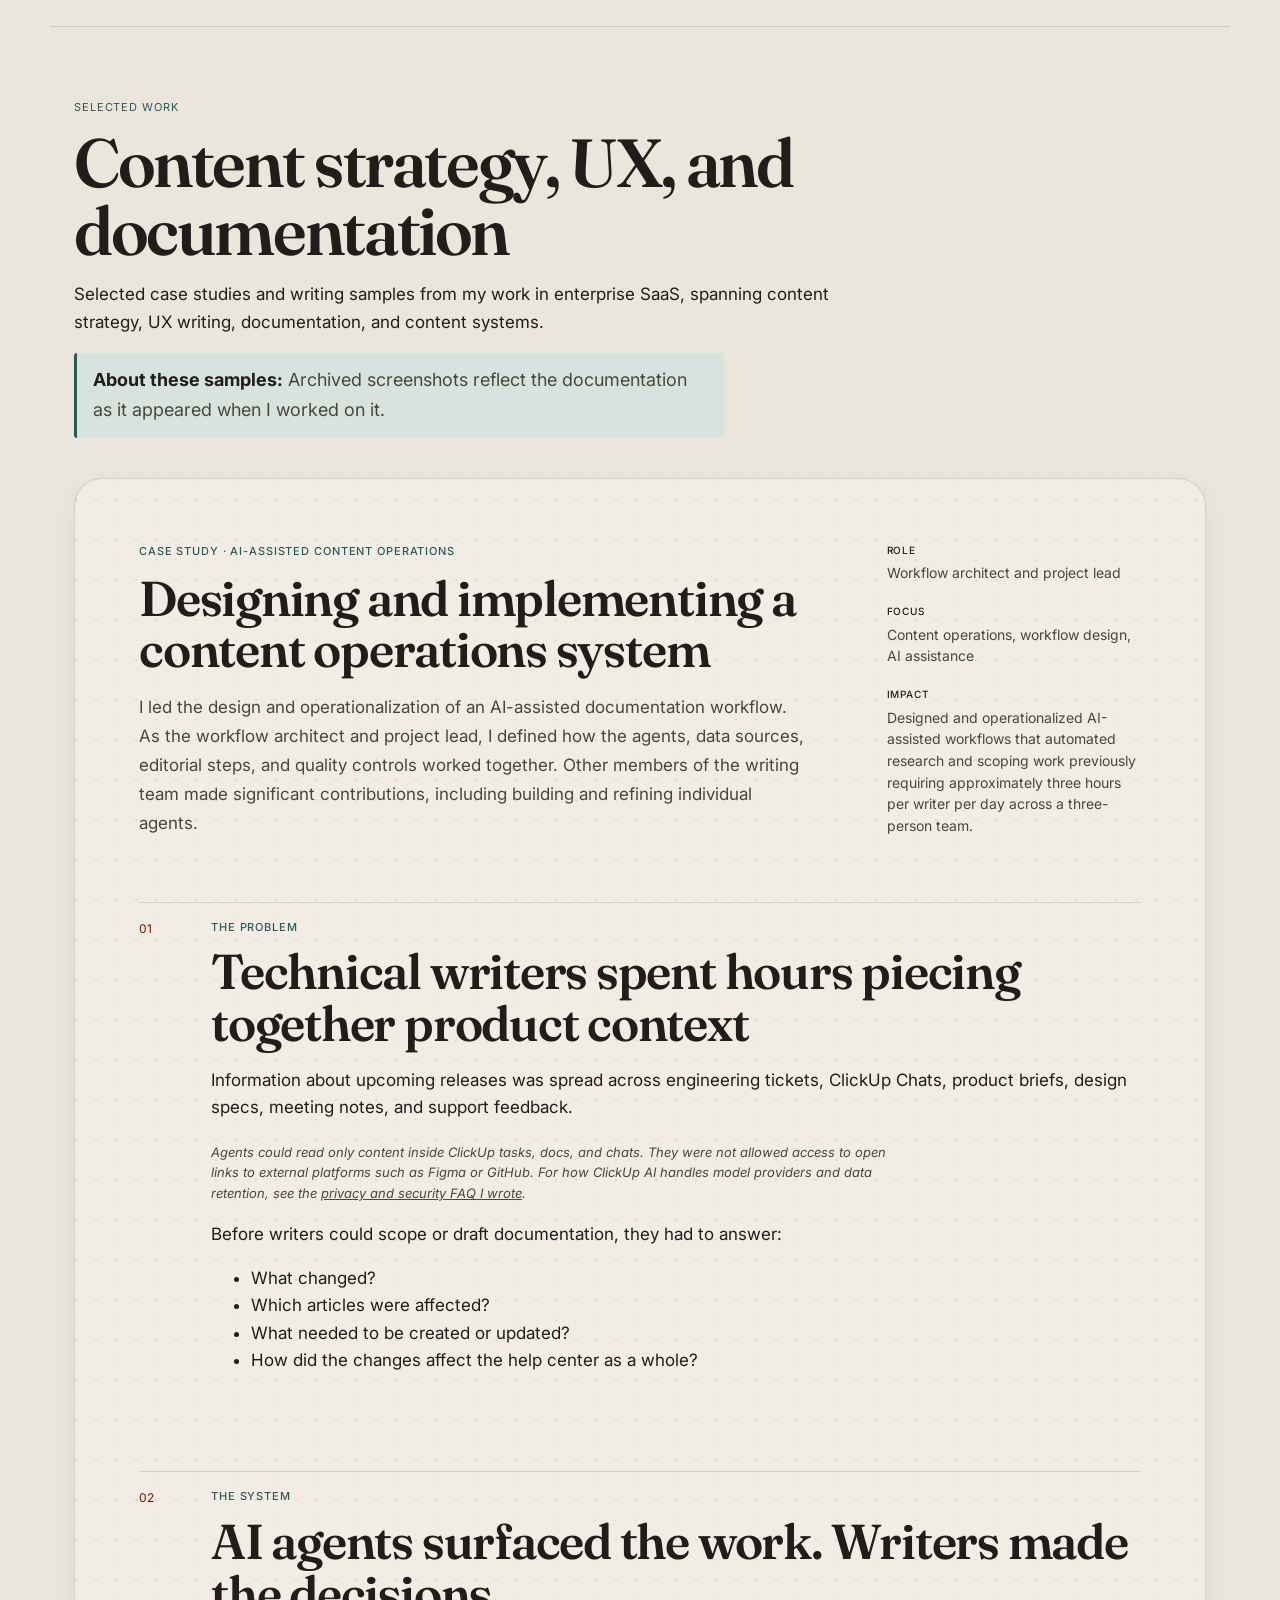
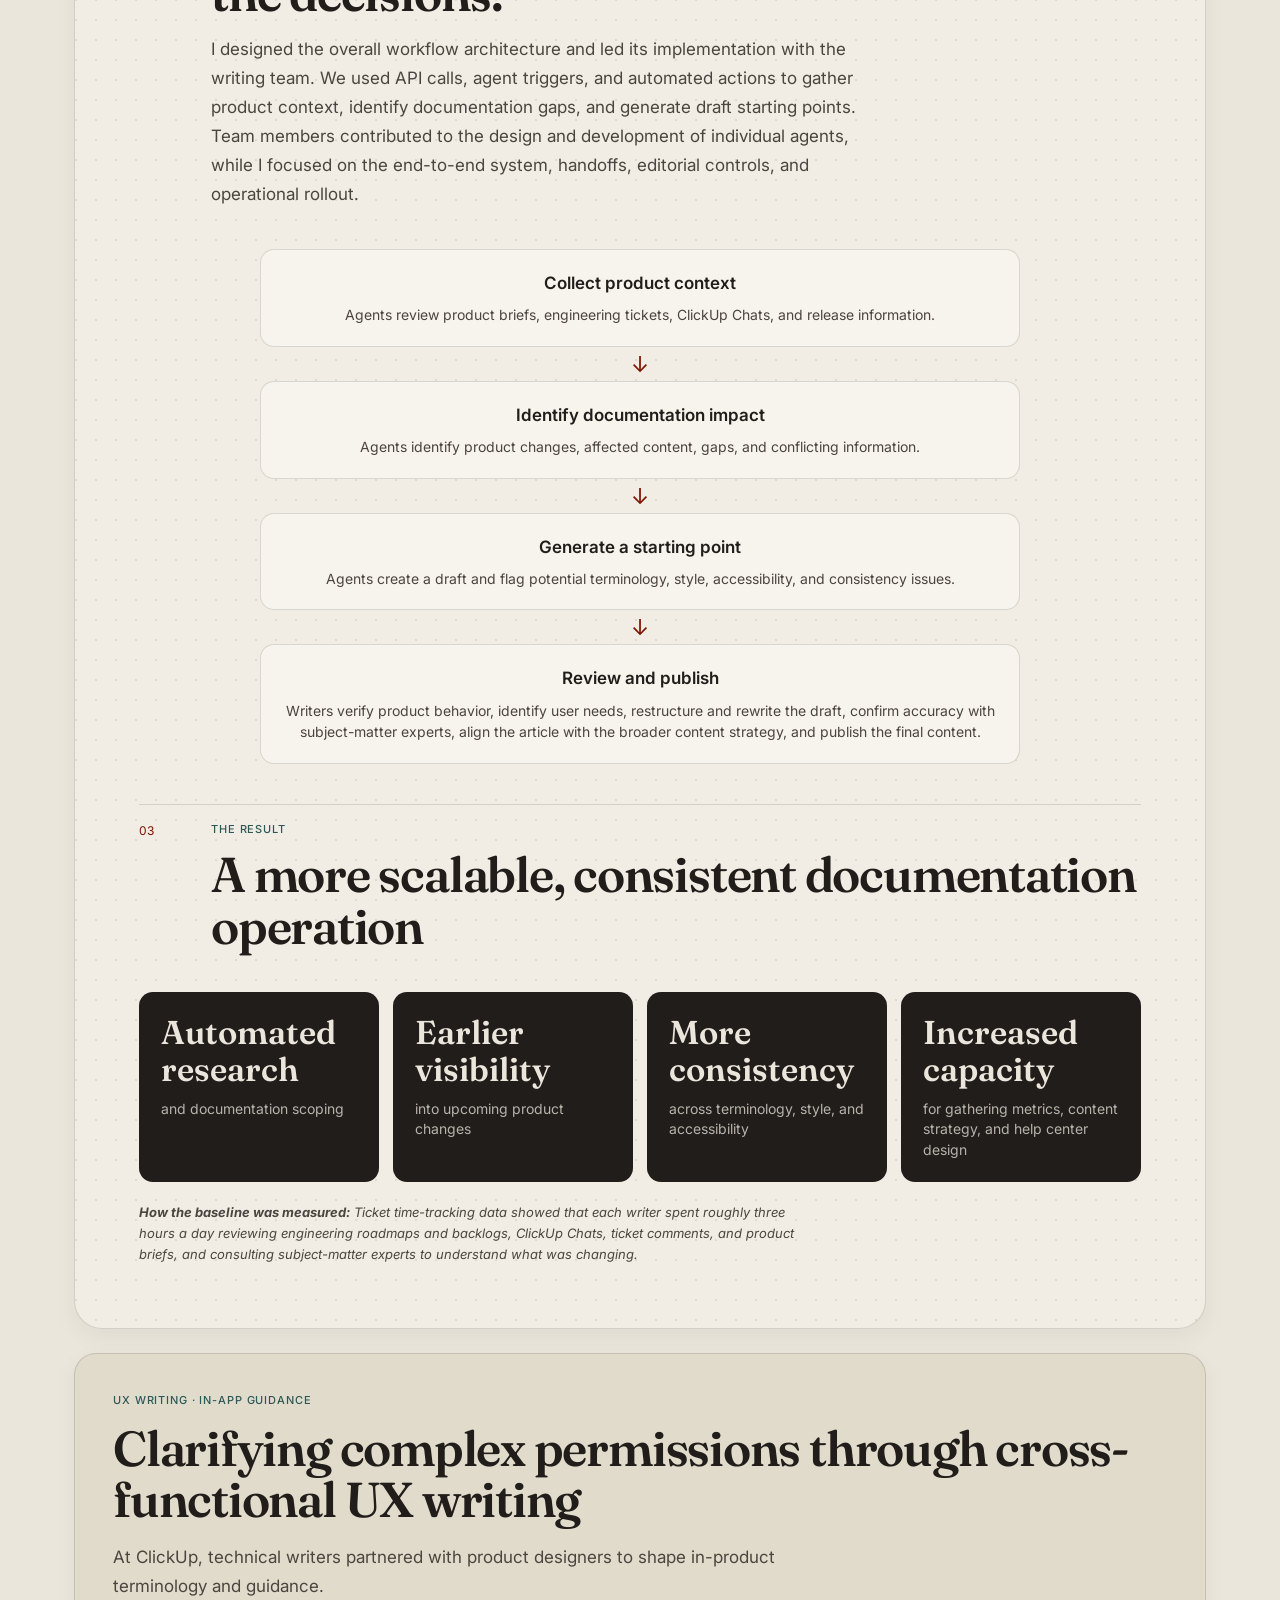
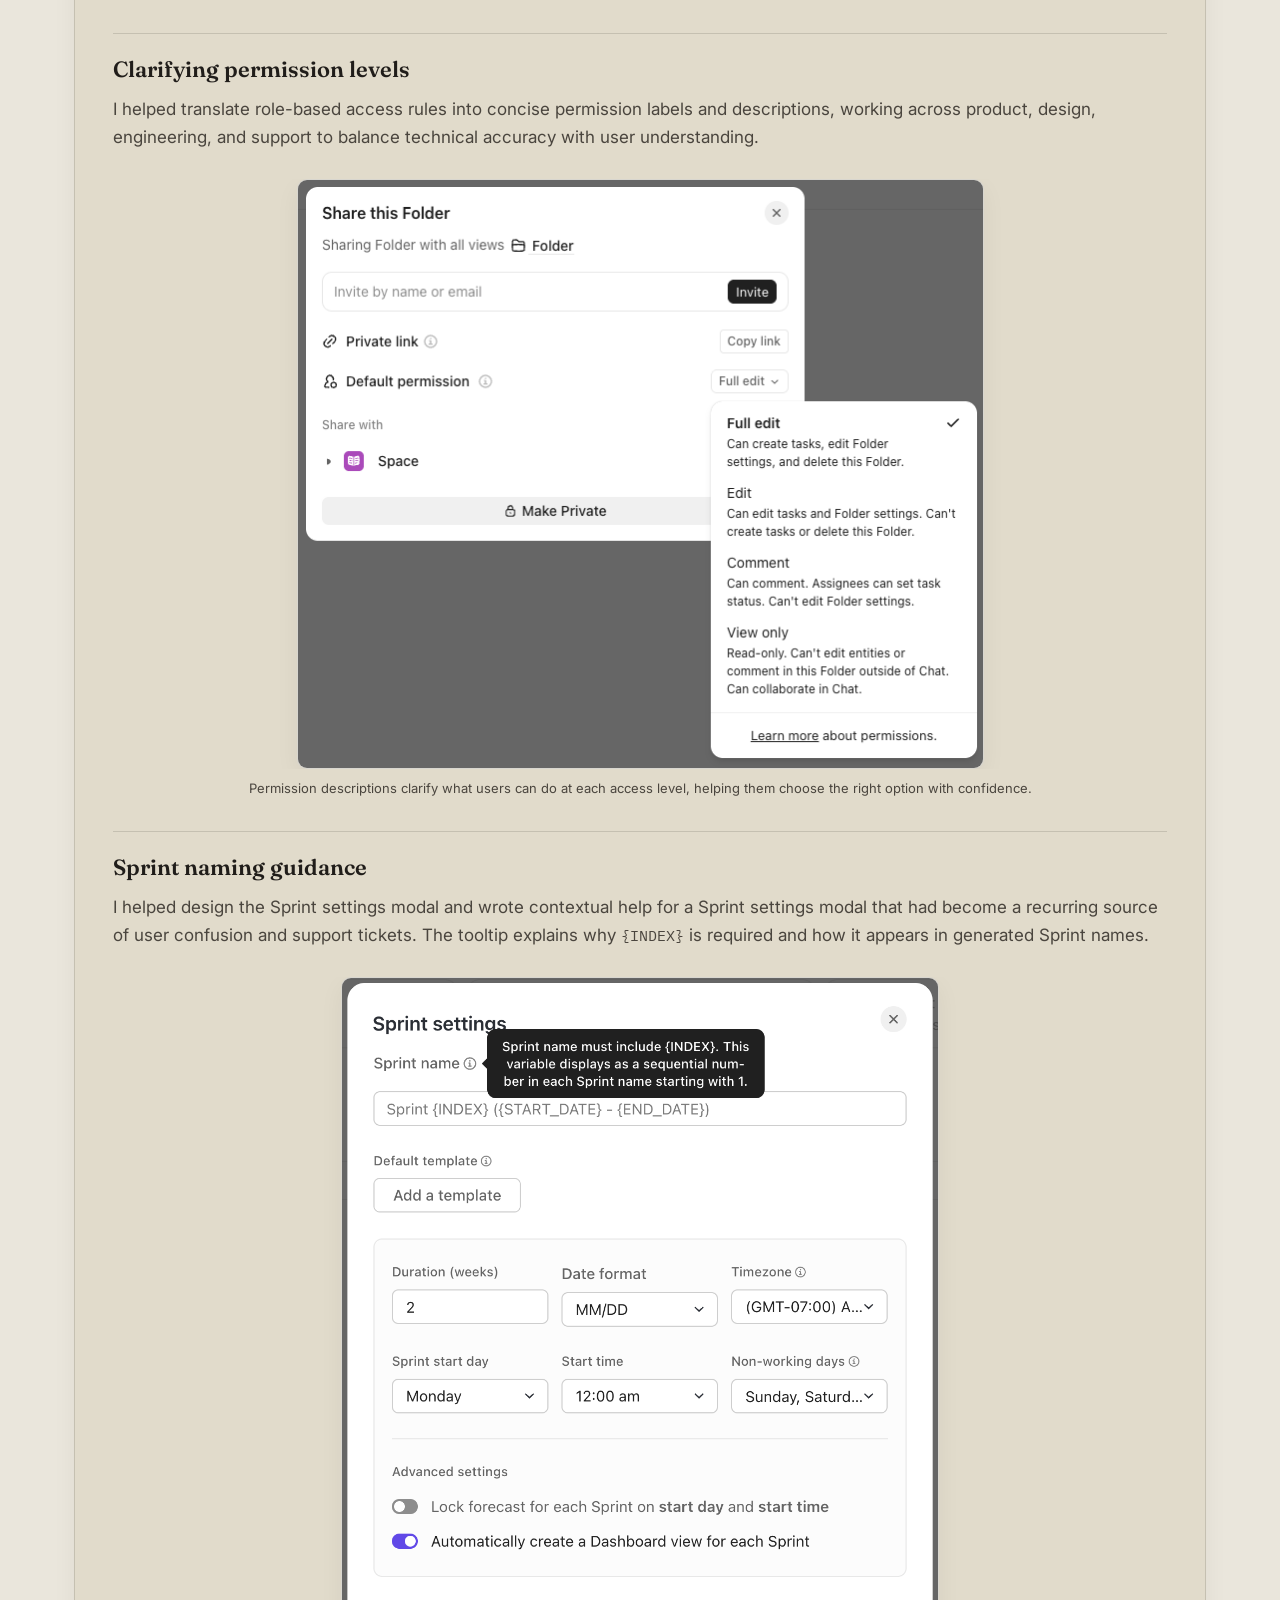
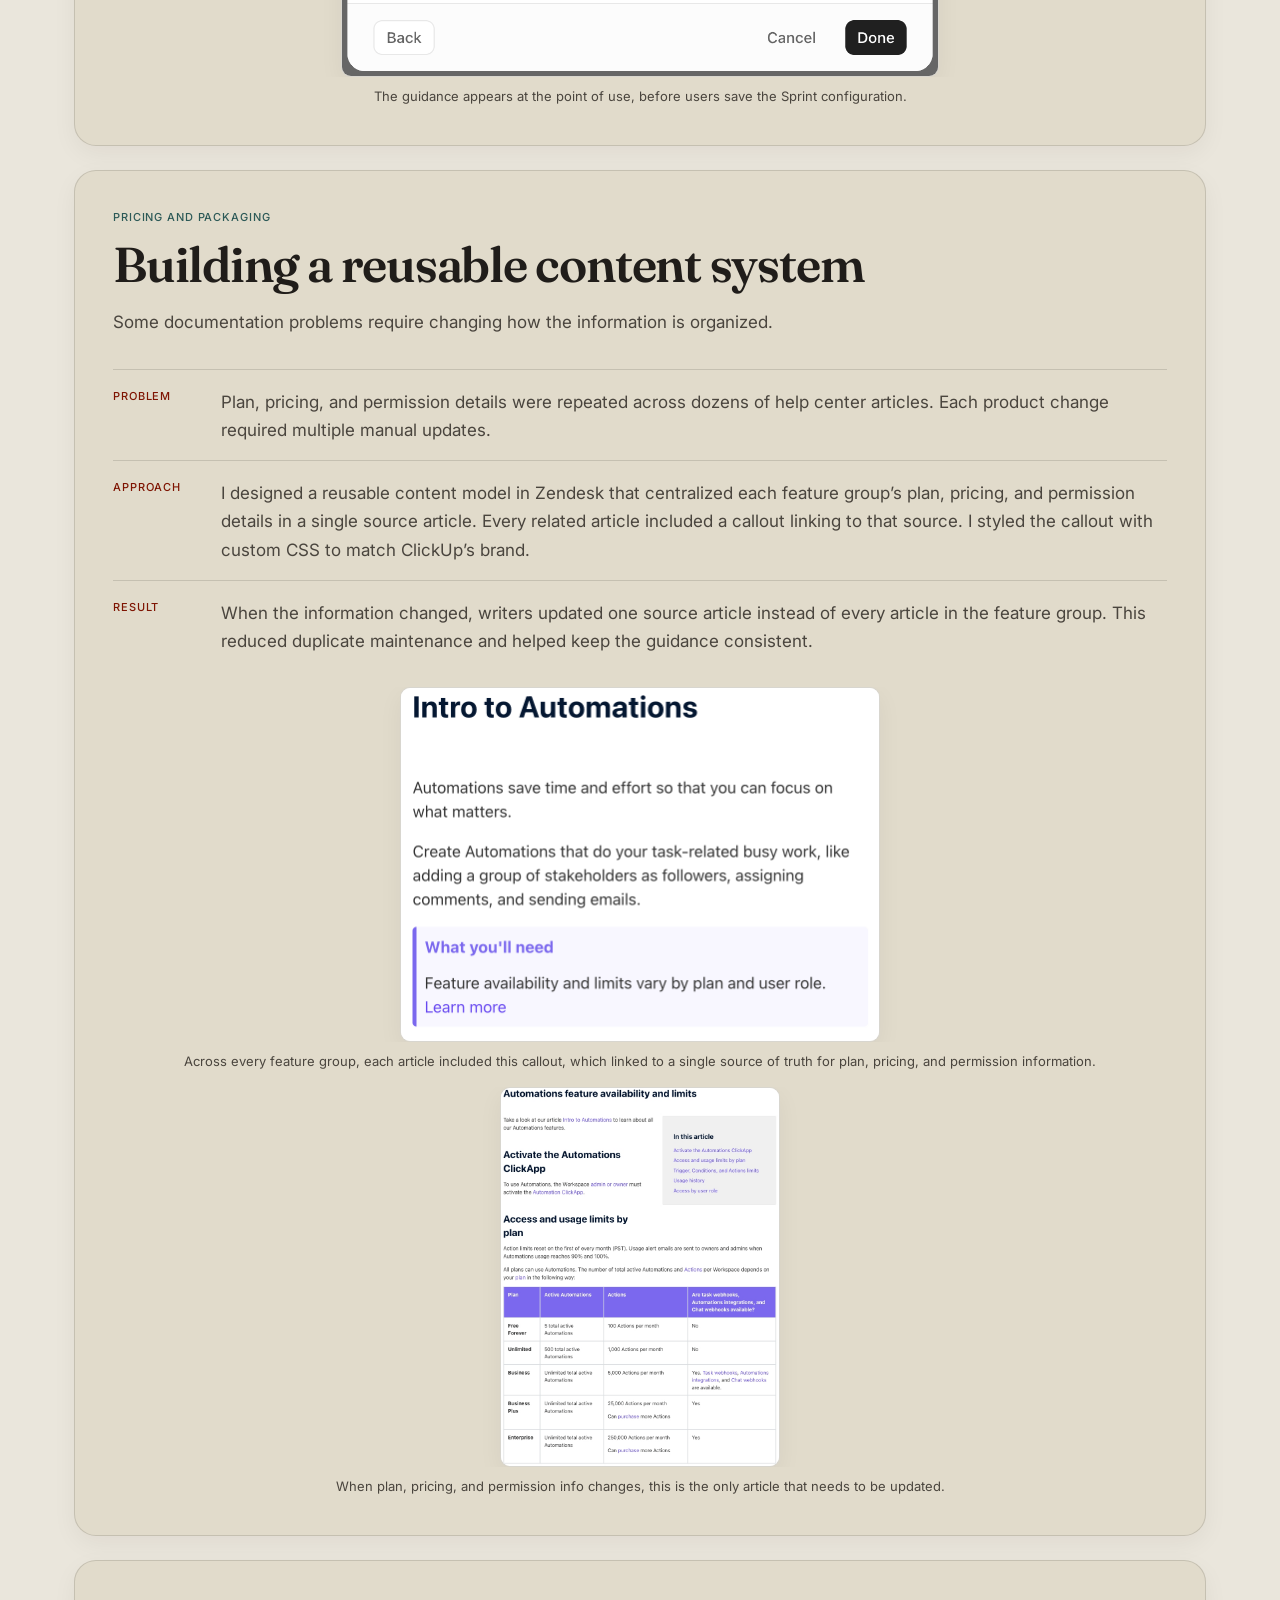
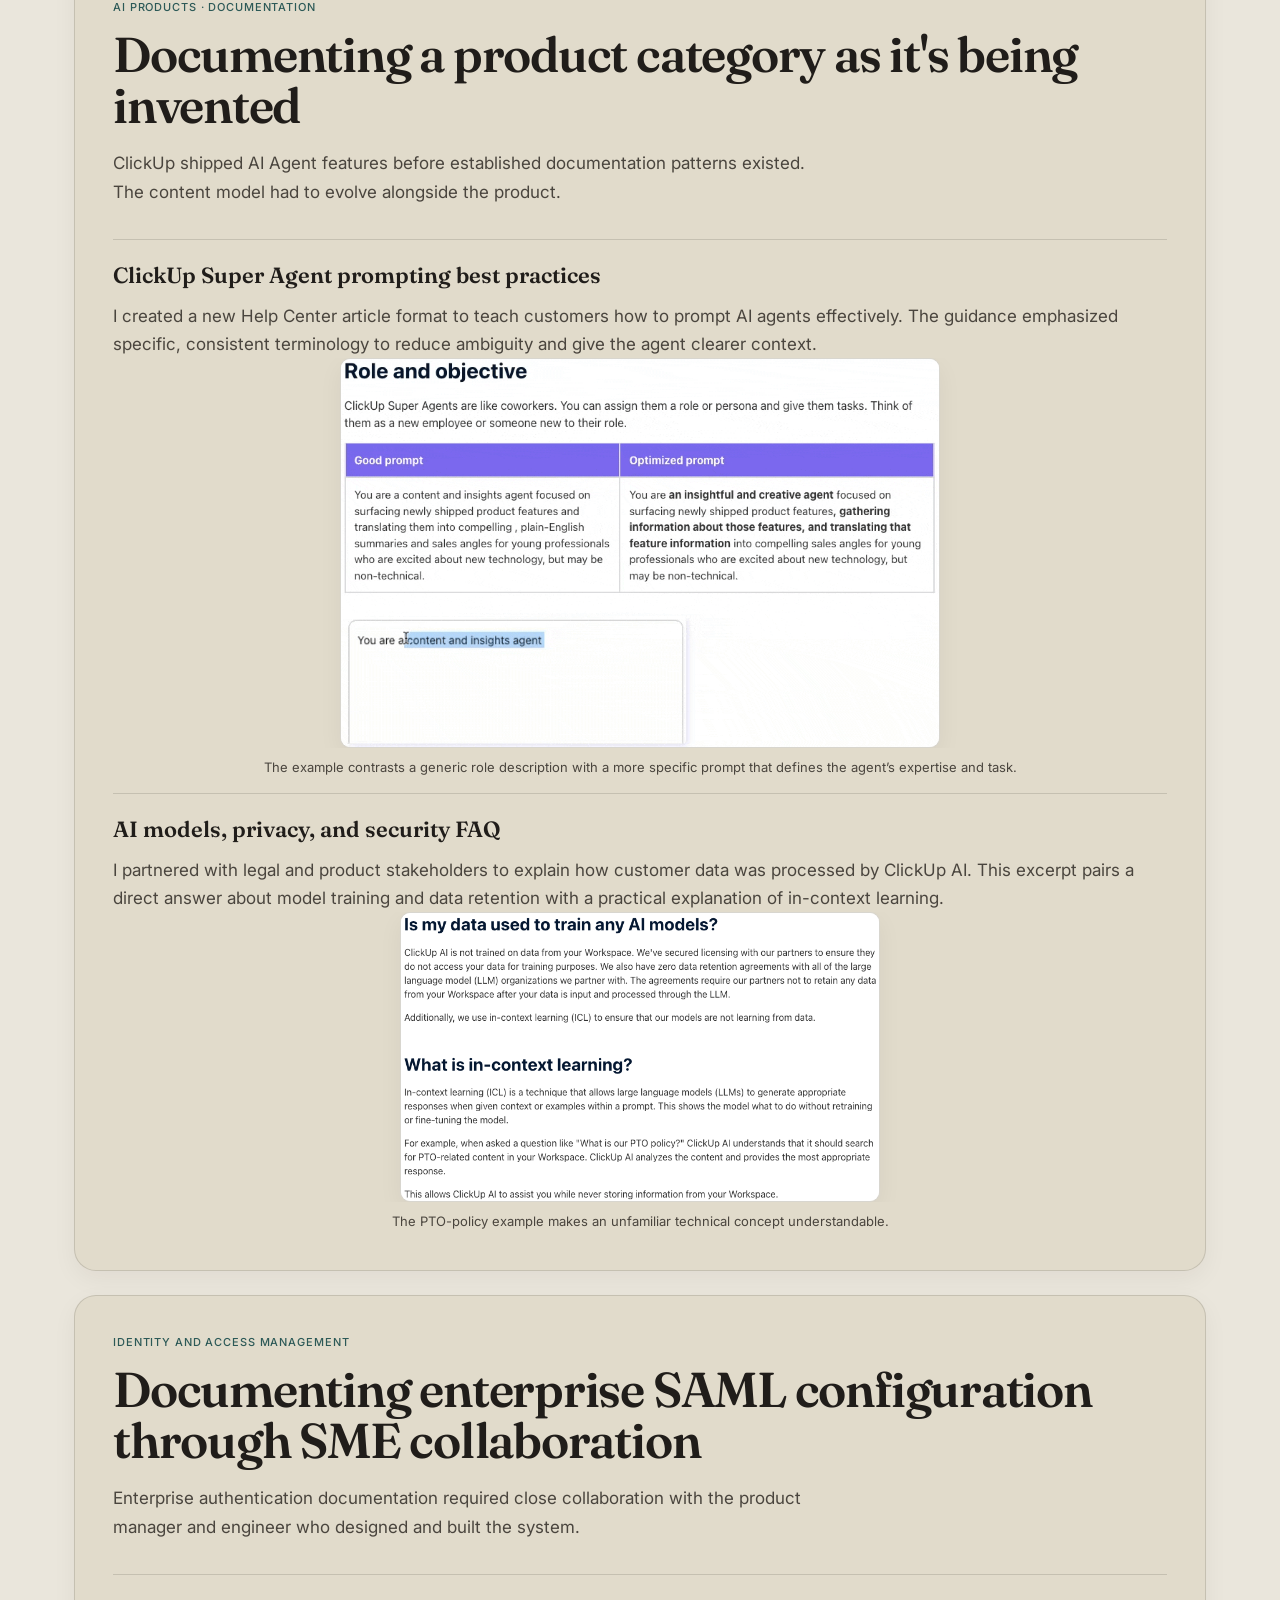
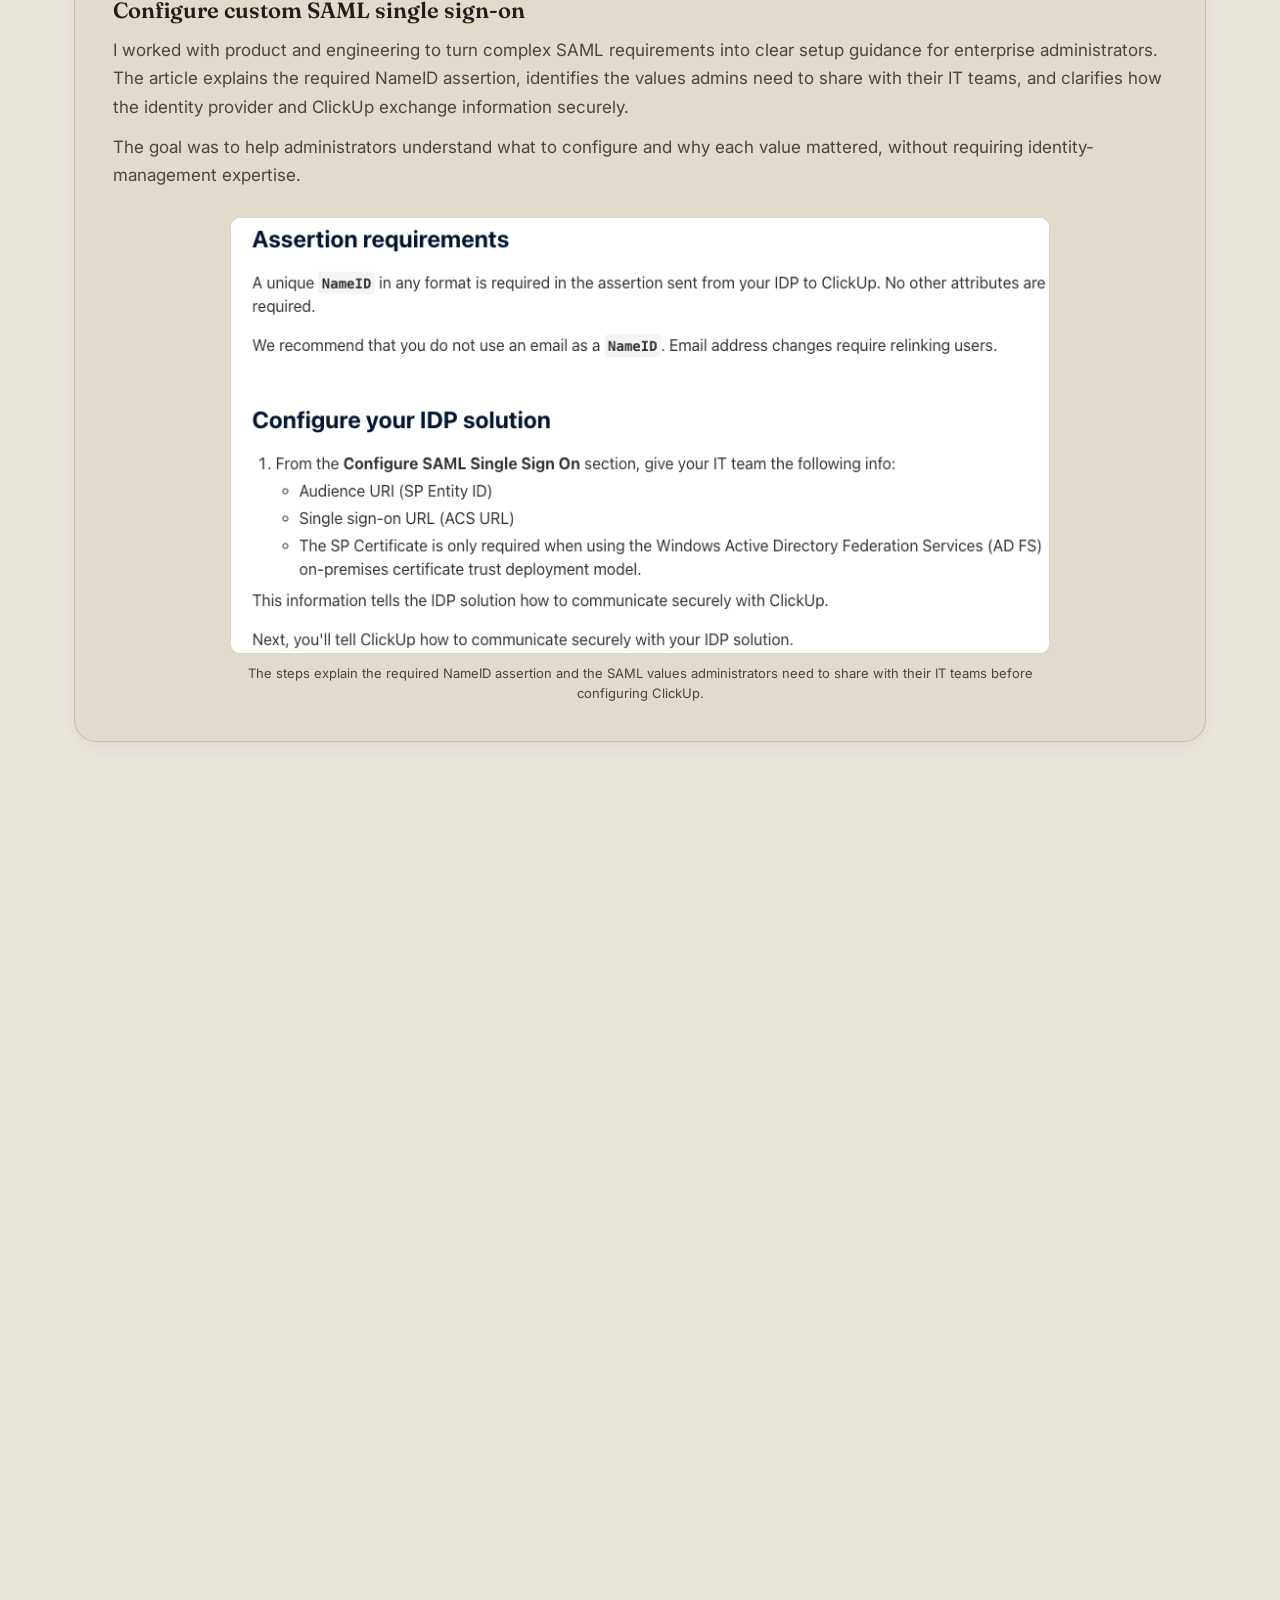
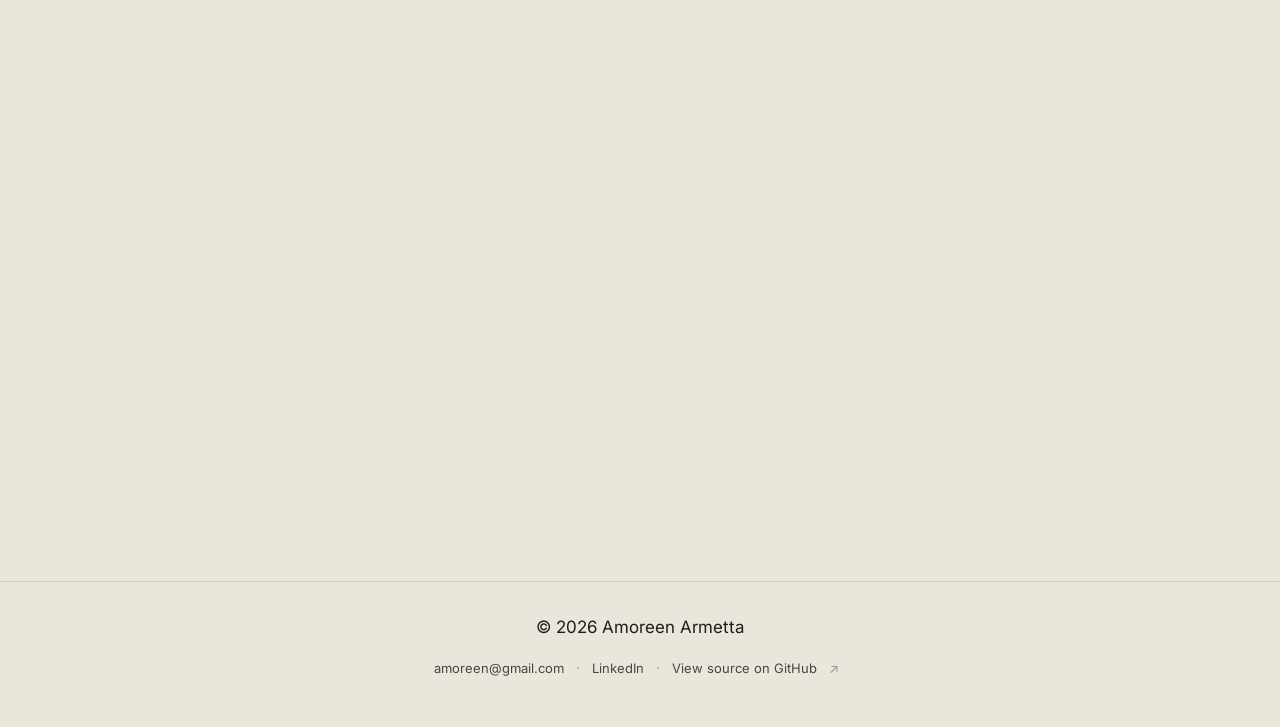
==== commit 419de6a6: "Update index.html" ====
--- a/index.html
+++ b/index.html
@@ -280,36 +280,37 @@
                 <p class="case-section__eyebrow">The problem</p>
 
                 <h3 id="problem-visual-title">
-                 Technical writers spent hours piecing together product context 
+                  Technical writers spent hours piecing together product context
                 </h3>
 
-      <p>
-        Information about upcoming releases was spread across engineering
-        tickets, ClickUp Chats, product briefs, design specs, meeting
-        notes, and support feedback.
-        <p class="case-section__note">
-        Agents could read only content inside ClickUp tasks, docs, and chats. They were not allowed access to open links to external
-        platforms such as Figma or GitHub.
-        For how ClickUp AI handles model providers and data retention, see the
-        <a href="https://help.clickup.com/hc/en-us/articles/15428419095831-ClickUp-AI-models-privacy-and-security-FAQ">privacy and
-          security FAQ I wrote</a>.
-      </p>
-   </section>
-
-      <p>
-        Before writers could scope or draft documentation, they had to answer:
-      </p>
-
-      <ul>
-        <li>What changed?</li>
-        <li>Which articles were affected?</li>
-        <li>What needed to be created or updated?</li>
-        <li>How did the changes affect the help center as a whole?</li>
-      </ul>
-    </div>
-  </div>
-</section>
-                <!-- THE CHALLENGE -->
+                <p>
+                  Information about upcoming releases was spread across engineering
+                  tickets, ClickUp Chats, product briefs, design specs, meeting
+                  notes, and support feedback.
+                </p>
+
+                <p class="case-section__note">
+                  Agents could read only content inside ClickUp tasks, docs, and chats.
+                  They were not allowed access to open links to external platforms
+                  such as Figma or GitHub. For how ClickUp AI handles model providers
+                  and data retention, see the
+                  <a href="https://help.clickup.com/hc/en-us/articles/15428419095831-ClickUp-AI-models-privacy-and-security-FAQ">privacy and
+                    security FAQ I wrote</a>.
+                </p>
+
+                <p>
+                  Before writers could scope or draft documentation, they had to answer:
+                </p>
+
+                <ul>
+                  <li>What changed?</li>
+                  <li>Which articles were affected?</li>
+                  <li>What needed to be created or updated?</li>
+                  <li>How did the changes affect the help center as a whole?</li>
+                </ul>
+              </div>
+            </div>
+          </section>
           
 
           <!-- THE SYSTEM -->
